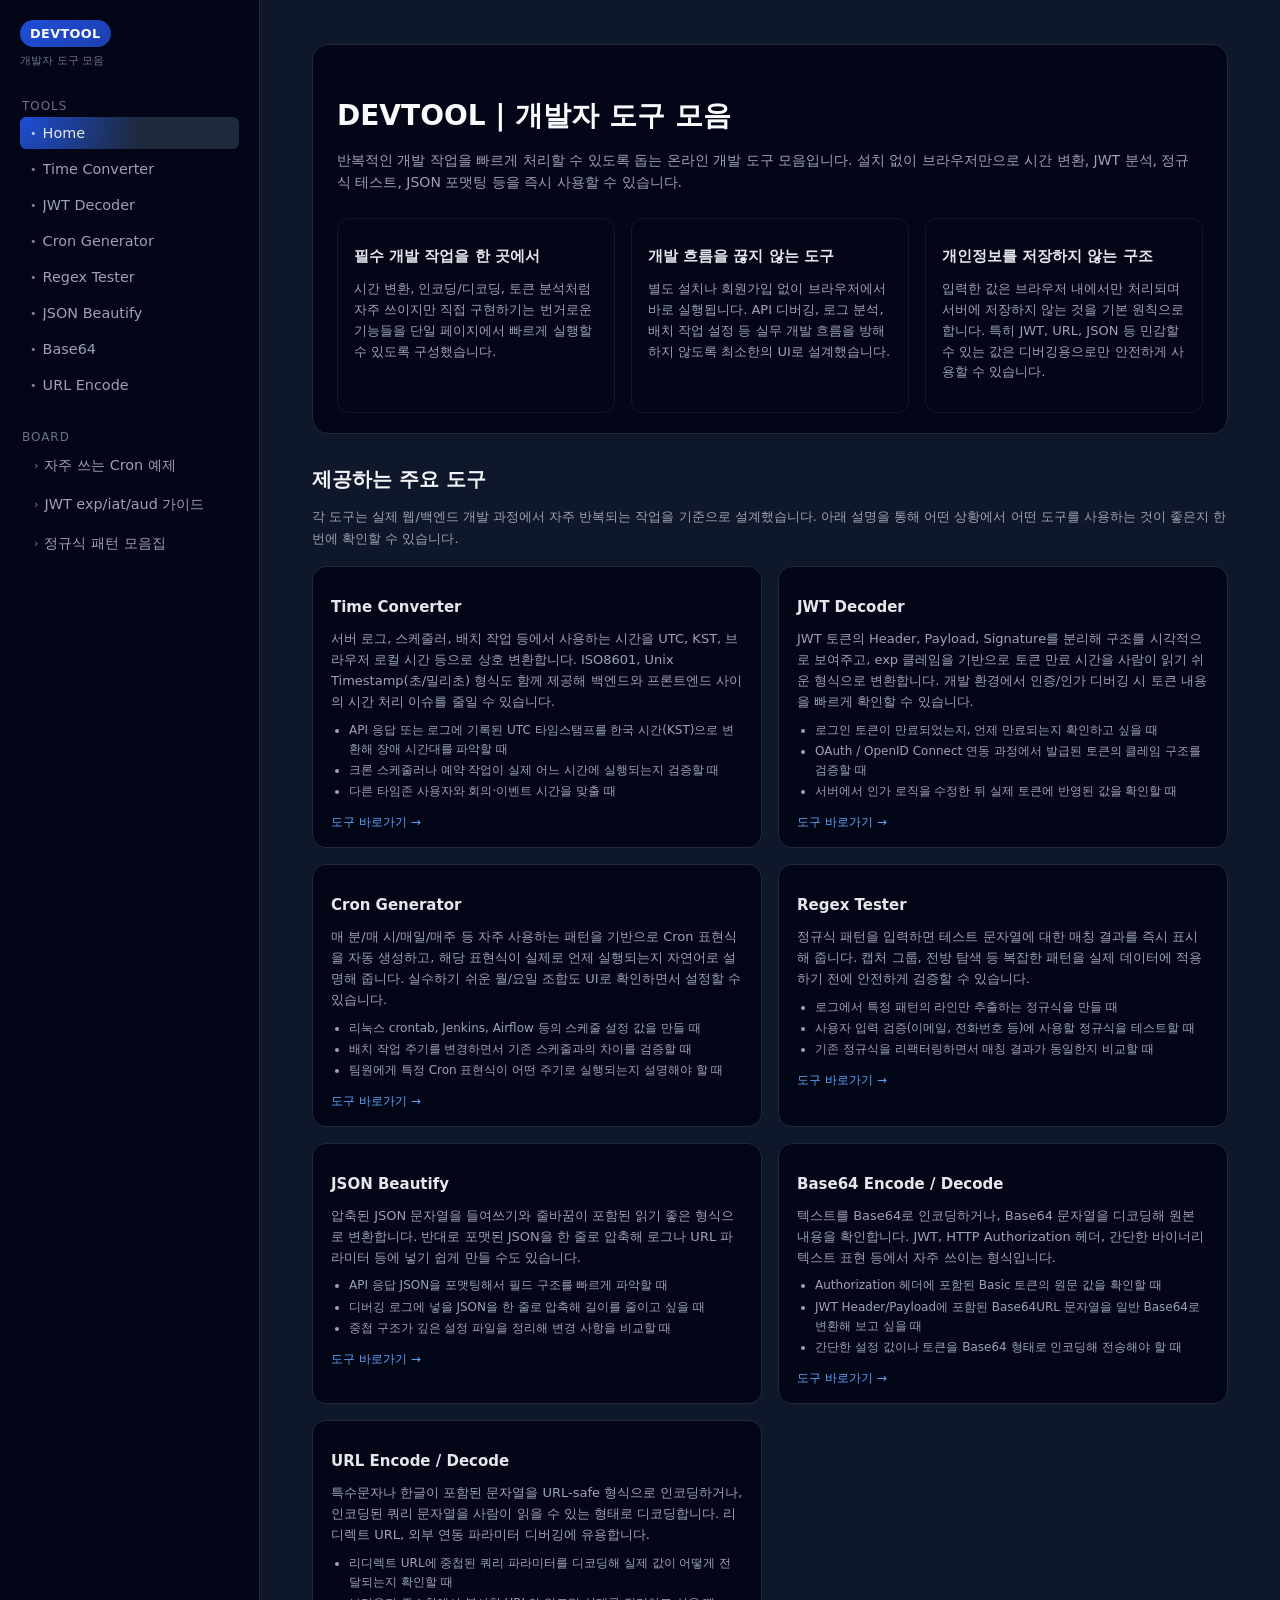
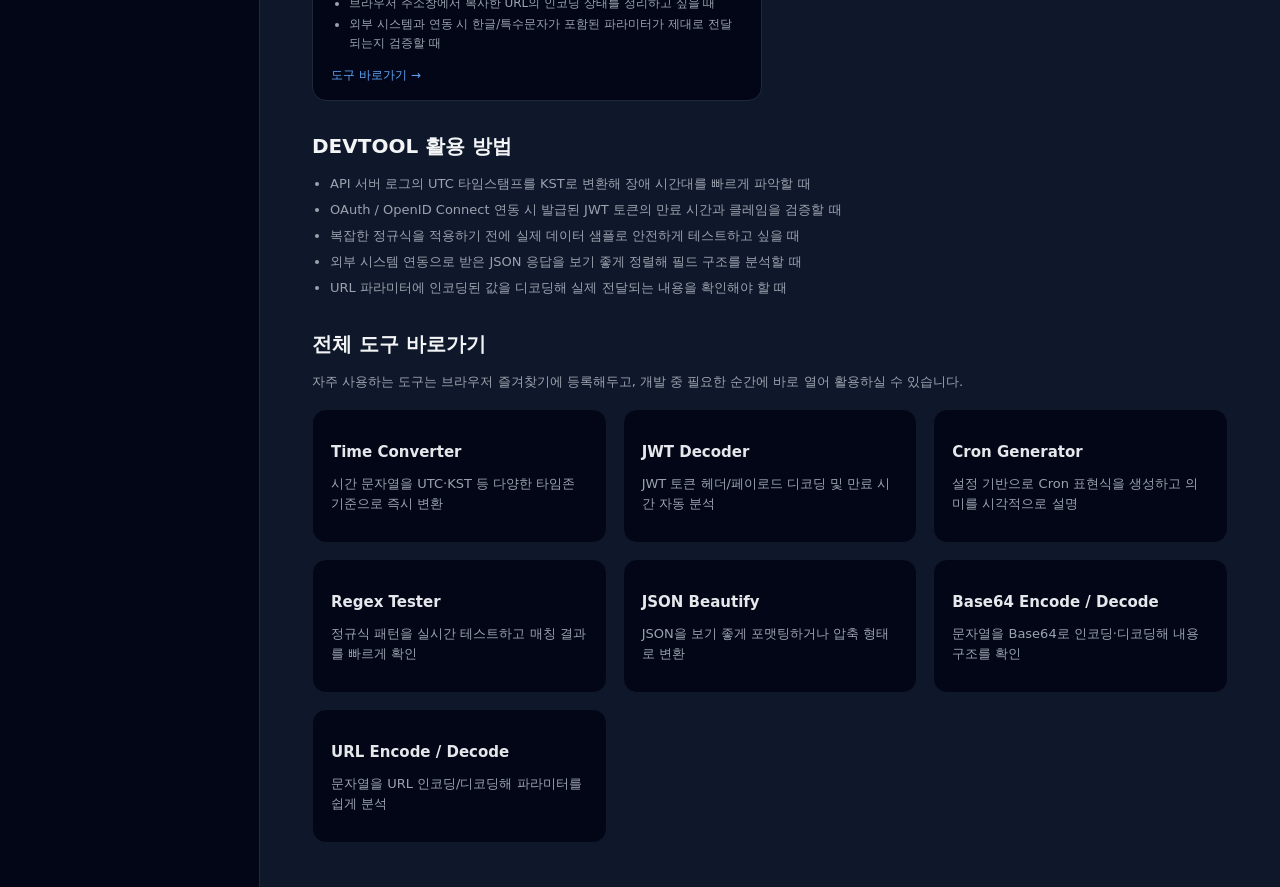
==== index.html @ 80a99bce "Add files via upload" ====
<!DOCTYPE html>
<html lang="">
<head>
    <meta charset="UTF-8">
    <link rel="icon" href="./favicon.ico">
    <meta name="viewport" content="width=device-width, initial-scale=1.0">
    <title>DEVTOOL | 개발자 도구 모음</title>
    <meta name="description" content="시간 변환, JWT 분석, 정규식 테스트 등 개발에 필요한 도구를 한 곳에서 제공합니다.">
    <meta name="robots" content="index, follow">
    <meta name="googlebot" content="index, follow">
    <script async src="https://pagead2.googlesyndication.com/pagead/js/adsbygoogle.js?client=ca-pub-3980656762326531"
            crossorigin="anonymous"></script>
  <script type="module" crossorigin src="./assets/index-9z2hM0VY.js"></script>
  <link rel="stylesheet" crossorigin href="./assets/index-BwQPSmnD.css">
</head>
<body>
<div id="app"></div>
</body>
</html>
---- assets/index-BwQPSmnD.css ----
.nav[data-v-29423bda]{display:flex;flex-direction:column;gap:12px}.nav-group[data-v-29423bda]{display:flex;flex-direction:column;gap:4px}.nav-header[data-v-29423bda]{margin-bottom:16px}.nav-logo[data-v-29423bda]{display:inline-flex;align-items:center;justify-content:center;padding:6px 10px;border-radius:999px;font-size:.8rem;font-weight:600;letter-spacing:.03em;text-transform:uppercase;background:linear-gradient(135deg,#1d4ed8,#1e40af);color:#f9fafb}.nav-subtitle[data-v-29423bda]{margin-top:6px;font-size:.7rem;color:#6b7280}.nav-group--board[data-v-29423bda]{margin-top:8px;padding-top:8px;border-top:1px solid #020617}.nav-group-title[data-v-29423bda]{font-size:.75rem;letter-spacing:.08em;text-transform:uppercase;color:#6b7280;padding:0 2px}.nav-item[data-v-29423bda]{display:flex;align-items:center;gap:6px;padding:8px 10px;border-radius:6px;color:#9ca3af;text-decoration:none;font-size:.9rem}.nav-item[data-v-29423bda]:hover{background:#111827;color:#e5e7eb}.nav-item--sub[data-v-29423bda]{padding-left:14px}.nav-item--active[data-v-29423bda]{background:radial-gradient(circle at 0% 0%,#1d4ed8 0,#1e293b 55%);color:#e5e7eb}.nav-bullet[data-v-29423bda]{font-size:.7rem;opacity:.8}.nav-label[data-v-29423bda]{flex:1;white-space:nowrap;text-overflow:ellipsis;overflow:hidden}.app-root[data-v-ed8e6ac4]{display:flex;min-height:100vh;background:#0f172a;color:#e5e7eb;font-family:system-ui,-apple-system,BlinkMacSystemFont,Segoe UI,sans-serif}.sidebar[data-v-ed8e6ac4]{width:260px;padding:20px;border-right:1px solid #1f2937;background:#020617;flex-shrink:0}.logo[data-v-ed8e6ac4]{font-size:1.4rem;font-weight:700;margin-bottom:16px}.logo[data-v-ed8e6ac4]:hover{cursor:pointer}.main[data-v-ed8e6ac4]{flex:1;display:flex;flex-direction:column;min-width:0}.topbar[data-v-ed8e6ac4]{height:56px;border-bottom:1px solid #1f2937;display:flex;align-items:center;padding:0 20px}.title[data-v-ed8e6ac4]{font-weight:600;font-size:1rem;color:#e5e7eb}.content[data-v-ed8e6ac4]{padding:20px;flex:1}.ad-sidebar[data-v-ed8e6ac4]{width:320px;padding:20px;border-left:1px solid #1f2937;background:#020617;flex-shrink:0;position:sticky;top:0;height:100vh;overflow-y:auto}.ad-container[data-v-ed8e6ac4]{position:sticky;top:20px}.ad-title[data-v-ed8e6ac4]{font-size:1.1rem;font-weight:600;margin-bottom:20px;color:#9ca3af;text-align:center;border-bottom:1px solid #374151;padding-bottom:10px}.ad-banner[data-v-ed8e6ac4]{margin-bottom:20px;border-radius:8px;overflow:hidden;background:#1f2937;border:1px solid #374151}.ad-banner.ad-skyscraper[data-v-ed8e6ac4]{margin-top:30px}.ad-placeholder[data-v-ed8e6ac4]{width:100%;height:250px;display:flex;flex-direction:column;align-items:center;justify-content:center;background:linear-gradient(45deg,#1f2937 25%,transparent 25%),linear-gradient(-45deg,#1f2937 25%,transparent 25%),linear-gradient(45deg,transparent 75%,#1f2937 75%),linear-gradient(-45deg,transparent 75%,#1f2937 75%);background-size:20px 20px;background-position:0 0,0 10px,10px -10px,-10px 0px;color:#6b7280;font-size:.9rem;text-align:center;transition:all .3s ease}.ad-skyscraper .ad-placeholder[data-v-ed8e6ac4]{height:600px;width:160px;margin:0 auto}.ad-placeholder[data-v-ed8e6ac4]:hover{background:#374151;color:#9ca3af;cursor:pointer}.ad-placeholder span[data-v-ed8e6ac4]{font-weight:600;margin-bottom:8px}.ad-placeholder small[data-v-ed8e6ac4]{font-size:.75rem;opacity:.7}@media(max-width:1200px){.ad-sidebar[data-v-ed8e6ac4]{display:none}}@media(max-width:768px){.app-root[data-v-ed8e6ac4]{flex-direction:column}.sidebar[data-v-ed8e6ac4]{width:100%;border-right:none;border-bottom:1px solid #1f2937}.main[data-v-ed8e6ac4]{flex:1}}:root{--slate-50: #f8fafc;--slate-100: #f1f5f9;--slate-200: #e2e8f0;--slate-300: #cbd5e1;--slate-400: #94a3b8;--slate-500: #64748b;--slate-600: #475569;--slate-700: #334155;--slate-800: #1e293b;--slate-900: #0f172a;--slate-950: #020617;--blue-400: #60a5fa;--blue-500: #3b82f6;--blue-600: #2563eb;--blue-700: #1d4ed8;--green-400: #4ade80;--green-500: #22c55e;--green-600: #16a34a;--red-400: #f87171;--red-500: #ef4444;--red-600: #dc2626;--amber-400: #fbbf24;--amber-500: #f59e0b;--color-bg-primary: var(--slate-900);--color-bg-secondary: var(--slate-950);--color-bg-card: var(--slate-950);--color-border: var(--slate-700);--color-border-input: var(--slate-600);--color-border-toast: var(--slate-600);--color-text-primary: var(--slate-100);--color-text-secondary: var(--slate-400);--color-text-placeholder: var(--slate-500);--color-accent: var(--blue-700);--color-accent-hover: var(--blue-600);--color-success: var(--green-500);--color-error: var(--red-400);--color-warning: var(--amber-500);--color-btn-primary-bg: var(--blue-700);--color-btn-primary-hover: var(--blue-600);--color-btn-primary-text: var(--slate-100);--color-btn-secondary-bg: var(--slate-700);--color-btn-secondary-hover: var(--slate-600);--color-btn-secondary-text: var(--slate-200);--color-btn-ghost-border: var(--slate-600);--color-btn-ghost-hover: var(--slate-800);--color-toast-success-bg: rgba(34, 197, 94, .1);--color-toast-success-border: var(--green-600);--color-toast-success-text: var(--green-400);--color-toast-error-bg: rgba(239, 68, 68, .1);--color-toast-error-border: var(--red-600);--color-toast-error-text: var(--red-400);--color-toast-info-bg: rgba(59, 130, 246, .1);--color-toast-info-border: var(--blue-600);--color-toast-info-text: var(--blue-400);--sidebar-width: 260px;--topbar-height: 56px;--border-radius: 10px;--border-radius-sm: 6px;--spacing-xs: 4px;--spacing-sm: 6px;--spacing-md: 8px;--spacing-lg: 10px;--spacing-xl: 14px;--spacing-2xl: 20px;--font-family: system-ui, -apple-system, BlinkMacSystemFont, "Segoe UI", sans-serif;--font-family-mono: ui-monospace, SFMono-Regular, Menlo, Monaco, Consolas, "Liberation Mono", "Courier New", monospace;--shadow-sm: 0 1px 2px 0 rgba(0, 0, 0, .05);--shadow-md: 0 4px 6px -1px rgba(0, 0, 0, .1), 0 2px 4px -1px rgba(0, 0, 0, .06);--shadow-lg: 0 10px 15px -3px rgba(0, 0, 0, .1), 0 4px 6px -2px rgba(0, 0, 0, .05)}*{box-sizing:border-box}body{margin:0;padding:0;background:var(--color-bg-primary);color:var(--color-text-primary);font-family:var(--font-family);-webkit-font-smoothing:antialiased;-moz-osx-font-smoothing:grayscale}.home[data-v-3dd4848e]{padding:24px 32px;color:#e5e7eb;background:transparent}.home-main[data-v-3dd4848e]{max-width:1120px;margin:0 auto}.home-hero[data-v-3dd4848e]{margin-bottom:32px;padding:24px 24px 20px;border-radius:16px;background:#020617;border:1px solid #1f2937}.home-title[data-v-3dd4848e]{font-size:28px;font-weight:700;margin-bottom:12px;color:#f9fafb}.home-subtitle[data-v-3dd4848e]{font-size:14px;line-height:1.6;color:#9ca3af;margin-bottom:24px}.home-highlights[data-v-3dd4848e]{display:grid;grid-template-columns:repeat(3,minmax(0,1fr));gap:16px}.highlight-item[data-v-3dd4848e]{padding:16px;border-radius:12px;background:#020617;border:1px solid #111827}.highlight-item h2[data-v-3dd4848e]{font-size:15px;font-weight:600;margin-bottom:8px;color:#e5e7eb}.highlight-item p[data-v-3dd4848e]{font-size:13px;line-height:1.6;color:#9ca3af}.home-section[data-v-3dd4848e]{margin-top:32px}.section-title[data-v-3dd4848e]{font-size:20px;font-weight:600;margin-bottom:8px;color:#f3f4f6}.section-desc[data-v-3dd4848e]{font-size:13px;color:#9ca3af;margin-bottom:16px;line-height:1.7}.tool-detail-list[data-v-3dd4848e]{display:grid;grid-template-columns:repeat(2,minmax(0,1fr));gap:16px}.tool-detail-card[data-v-3dd4848e]{padding:16px 18px;border-radius:14px;background:#020617;border:1px solid #1f2937}.tool-detail-title[data-v-3dd4848e]{font-size:15px;font-weight:600;margin-bottom:8px;color:#e5e7eb}.tool-detail-summary[data-v-3dd4848e]{font-size:13px;color:#9ca3af;line-height:1.6;margin-bottom:8px}.tool-usage-list[data-v-3dd4848e]{padding-left:18px;margin:0 0 10px;font-size:12px;color:#9ca3af;line-height:1.6}.tool-usage-list li+li[data-v-3dd4848e]{margin-top:2px}.tool-link[data-v-3dd4848e]{display:inline-flex;align-items:center;gap:4px;font-size:12px;font-weight:500;color:#60a5fa;text-decoration:none}.tool-link[data-v-3dd4848e]:hover{text-decoration:underline}.bullet-list[data-v-3dd4848e]{padding-left:18px;font-size:13px;color:#9ca3af;line-height:1.7}.bullet-list li+li[data-v-3dd4848e]{margin-top:4px}.tool-grid[data-v-3dd4848e]{display:grid;grid-template-columns:repeat(3,minmax(0,1fr));gap:16px;margin-top:16px}.tool-card[data-v-3dd4848e]{display:block;padding:18px 18px 16px;border-radius:14px;background:#020617;border:1px solid #111827;text-decoration:none;transition:transform .12s ease-out,box-shadow .12s ease-out,border-color .12s ease-out,background-color .12s ease-out}.tool-card[data-v-3dd4848e]:hover{transform:translateY(-2px);border-color:#2563eb;box-shadow:0 10px 25px #0f172acc;background:#020617}.tool-card-title[data-v-3dd4848e]{font-size:15px;font-weight:600;margin-bottom:6px;color:#e5e7eb}.tool-card-desc[data-v-3dd4848e]{font-size:13px;color:#9ca3af;line-height:1.5}@media(max-width:960px){.home[data-v-3dd4848e]{padding:20px 16px}.home-highlights[data-v-3dd4848e],.tool-detail-list[data-v-3dd4848e]{grid-template-columns:1fr}.tool-grid[data-v-3dd4848e]{grid-template-columns:repeat(2,minmax(0,1fr))}}@media(max-width:640px){.tool-grid[data-v-3dd4848e]{grid-template-columns:1fr}}.page-title[data-v-31579f7a]{font-size:1.2rem;font-weight:600;margin-bottom:4px}.page-desc[data-v-31579f7a]{font-size:.9rem;color:#9ca3af;margin-bottom:14px}.card[data-v-31579f7a]{border:1px solid #1f2937;border-radius:10px;padding:14px;margin-bottom:14px;background:#020617}.card-title[data-v-31579f7a]{font-size:.95rem;font-weight:500;margin-bottom:8px}.info-card[data-v-31579f7a]{margin-bottom:16px}.info-text[data-v-31579f7a]{font-size:.86rem;color:#d1d5db;line-height:1.7;margin-bottom:10px}.info-subtitle[data-v-31579f7a]{font-size:.85rem;font-weight:500;margin:10px 0 4px;color:#e5e7eb}.info-list[data-v-31579f7a]{margin:0;padding-left:18px;font-size:.84rem;color:#9ca3af;line-height:1.7}.info-list li+li[data-v-31579f7a]{margin-top:2px}.info-hint[data-v-31579f7a]{margin-top:8px;font-size:.82rem;color:#9ca3af}.helper-text[data-v-31579f7a]{font-size:.8rem;color:#6b7280;margin-top:4px}.input[data-v-31579f7a]{padding:6px 8px;border-radius:6px;border:1px solid #374151;background:#020617;color:#e5e7eb;font-size:.9rem;width:100%}.error-text[data-v-31579f7a]{font-size:.8rem;color:#f97373;margin-top:4px}.result-table[data-v-31579f7a]{width:100%;border-collapse:collapse;margin-top:8px;font-size:.86rem}.result-table th[data-v-31579f7a],.result-table td[data-v-31579f7a]{border-bottom:1px solid #1f2937;padding:6px 4px;text-align:left}.result-table th[data-v-31579f7a]{width:180px;font-weight:500;color:#9ca3af}.code-cell[data-v-31579f7a]{display:flex;align-items:center;gap:6px}.code-text[data-v-31579f7a]{flex:1;font-family:ui-monospace,SFMono-Regular,Menlo,Monaco,Consolas,Liberation Mono,Courier New,monospace;font-size:.85rem;word-break:break-all}.copy-btn[data-v-31579f7a]{border:none;background:transparent;cursor:pointer;padding:0;display:inline-flex;align-items:center;justify-content:center;width:20px;height:20px}.copy-btn svg[data-v-31579f7a]{width:12px;height:12px;fill:#9ca3af}.copy-btn:hover svg[data-v-31579f7a]{fill:#e5e7eb}.copy-btn[data-v-31579f7a]:disabled{cursor:not-allowed;opacity:.4}.toast[data-v-31579f7a]{position:fixed;right:16px;bottom:16px;background:#0f172af2;border:1px solid #374151;color:#e5e7eb;padding:8px 12px;border-radius:8px;font-size:.82rem;z-index:1000}.page-title[data-v-d891a7ac]{font-size:1.2rem;font-weight:600;margin-bottom:4px}.page-desc[data-v-d891a7ac]{font-size:.9rem;color:#9ca3af;margin-bottom:14px}.card[data-v-d891a7ac]{border:1px solid #1f2937;border-radius:10px;padding:14px;margin-bottom:14px;background:#020617}.card-title[data-v-d891a7ac]{font-size:.95rem;font-weight:500;margin-bottom:8px}.form-row[data-v-d891a7ac]{display:flex;flex-direction:column}label[data-v-d891a7ac]{font-size:.85rem;color:#9ca3af;margin-bottom:4px}.textarea[data-v-d891a7ac]{padding:8px;border-radius:6px;border:1px solid #374151;background:#020617;color:#e5e7eb;font-size:.9rem;resize:vertical}.hint[data-v-d891a7ac]{font-size:.8rem;color:#6b7280;margin-top:4px}.grid[data-v-d891a7ac]{display:grid;grid-template-columns:repeat(auto-fill,minmax(260px,1fr));gap:10px}.json-view[data-v-d891a7ac]{font-size:.8rem;background:#020617;color:#e5e7eb;max-height:260px;overflow:auto;padding:6px;border-radius:6px;border:1px solid #111827}.exp-info[data-v-d891a7ac]{font-size:.8rem;margin-top:8px;color:#e5e7eb}.expired[data-v-d891a7ac]{color:#f97373}.valid[data-v-d891a7ac]{color:#4ade80}.info-card[data-v-d891a7ac]{margin-top:4px}.info-text[data-v-d891a7ac]{font-size:.86rem;color:#d1d5db;line-height:1.7;margin-bottom:10px}.info-subtitle[data-v-d891a7ac]{font-size:.85rem;font-weight:500;margin:10px 0 4px;color:#e5e7eb}.info-list[data-v-d891a7ac]{margin:0;padding-left:18px;font-size:.84rem;color:#9ca3af;line-height:1.7}.info-list li+li[data-v-d891a7ac]{margin-top:2px}.page-title[data-v-8c27b453]{font-size:1.2rem;font-weight:600;margin-bottom:4px}.page-desc[data-v-8c27b453]{font-size:.9rem;color:#9ca3af;margin-bottom:14px}.card[data-v-8c27b453]{border:1px solid #1f2937;border-radius:10px;padding:14px;margin-bottom:14px;background:#020617}.form-row[data-v-8c27b453]{display:flex;flex-direction:column;margin-bottom:10px}.form-row-inline[data-v-8c27b453]{display:flex;flex-wrap:wrap;gap:6px;align-items:center;margin-bottom:10px}label[data-v-8c27b453]{font-size:.85rem;color:#9ca3af}.input[data-v-8c27b453]{padding:6px 8px;border-radius:6px;border:1px solid #374151;background:#020617;color:#e5e7eb;font-size:.9rem}.small[data-v-8c27b453]{width:80px}.inline-text[data-v-8c27b453]{font-size:.8rem;color:#9ca3af}.card-header-row[data-v-8c27b453]{display:flex;justify-content:space-between;align-items:center;margin-bottom:8px}.code-row[data-v-8c27b453]{display:flex;align-items:center}.code[data-v-8c27b453]{display:inline-block;padding:6px 8px;border-radius:6px;border:1px solid #374151;font-size:.9rem}.hint[data-v-8c27b453]{font-size:.8rem;color:#6b7280;margin-top:4px}.copy-btn[data-v-8c27b453]{border:none;background:transparent;cursor:pointer;padding:0;display:inline-flex;align-items:center;justify-content:center;width:20px;height:20px}.copy-btn svg[data-v-8c27b453]{width:12px;height:12px;fill:#9ca3af}.copy-btn:hover svg[data-v-8c27b453]{fill:#e5e7eb}.copy-btn[data-v-8c27b453]:disabled{cursor:not-allowed;opacity:.4}.info-card[data-v-8c27b453]{margin-top:4px}.info-text[data-v-8c27b453]{font-size:.86rem;color:#d1d5db;line-height:1.7;margin-bottom:10px}.info-subtitle[data-v-8c27b453]{font-size:.85rem;font-weight:500;margin:10px 0 4px;color:#e5e7eb}.info-list[data-v-8c27b453]{margin:0;padding-left:18px;font-size:.84rem;color:#9ca3af;line-height:1.7}.info-list li+li[data-v-8c27b453]{margin-top:2px}.info-hint[data-v-8c27b453]{margin-top:8px;font-size:.82rem;color:#9ca3af}.toast[data-v-8c27b453]{position:fixed;right:16px;bottom:16px;background:#0f172af2;border:1px solid #374151;color:#e5e7eb;padding:8px 12px;border-radius:8px;font-size:.82rem;z-index:1000}.page-title[data-v-e07fe542]{font-size:1.2rem;font-weight:600;margin-bottom:4px}.page-desc[data-v-e07fe542]{font-size:.9rem;color:#9ca3af;margin-bottom:14px}.card[data-v-e07fe542]{border:1px solid #1f2937;border-radius:10px;padding:14px;background:#020617;margin-bottom:14px}.form-row-inline[data-v-e07fe542]{display:flex;flex-wrap:wrap;gap:6px;align-items:center;margin-bottom:6px}.form-row[data-v-e07fe542]{display:flex;flex-direction:column;margin-top:8px;margin-bottom:10px}label[data-v-e07fe542]{font-size:.85rem;color:#9ca3af}.input[data-v-e07fe542]{padding:6px 8px;border-radius:6px;border:1px solid #374151;background:#020617;color:#e5e7eb;font-size:.9rem}.small[data-v-e07fe542]{width:80px}.textarea[data-v-e07fe542]{width:100%;padding:8px;border-radius:6px;border:1px solid #374151;background:#020617;color:#e5e7eb;font-size:.9rem}.btn[data-v-e07fe542]{margin-top:4px;padding:6px 10px;border-radius:6px;border:1px solid #1d4ed8;background:#1d4ed8;color:#e5e7eb;font-size:.85rem;cursor:pointer}.btn[data-v-e07fe542]:hover{background:#1e40af}.helper-text[data-v-e07fe542]{font-size:.8rem;color:#6b7280;margin-top:2px}.error[data-v-e07fe542]{margin-top:6px;font-size:.8rem;color:#f97373}.matches[data-v-e07fe542]{list-style:none;padding:0;margin:4px 0 0;font-size:.85rem}.matches li[data-v-e07fe542]{display:flex;gap:6px;margin-bottom:2px}.idx[data-v-e07fe542]{color:#9ca3af}.span[data-v-e07fe542]{color:#e5e7eb;white-space:pre-wrap}.info-card[data-v-e07fe542]{margin-top:4px}.card-title[data-v-e07fe542]{font-size:.95rem;font-weight:500;margin-bottom:8px}.info-text[data-v-e07fe542]{font-size:.86rem;color:#d1d5db;line-height:1.7;margin-bottom:10px}.info-subtitle[data-v-e07fe542]{font-size:.85rem;font-weight:500;margin:10px 0 4px;color:#e5e7eb}.info-list[data-v-e07fe542]{margin:0;padding-left:18px;font-size:.84rem;color:#9ca3af;line-height:1.7}.info-list li+li[data-v-e07fe542]{margin-top:2px}.info-hint[data-v-e07fe542]{margin-top:8px;font-size:.82rem;color:#9ca3af}.page-title[data-v-67fb22f0]{font-size:1.2rem;font-weight:600;margin-bottom:4px}.page-desc[data-v-67fb22f0]{font-size:.9rem;color:#9ca3af;margin-bottom:14px}.card[data-v-67fb22f0]{border:1px solid #1f2937;border-radius:10px;padding:14px;background:#020617;margin-bottom:14px}.form-row[data-v-67fb22f0]{display:flex;flex-direction:column}label[data-v-67fb22f0]{font-size:.85rem;color:#9ca3af;margin-bottom:4px}.textarea[data-v-67fb22f0]{width:100%;padding:8px;border-radius:6px;border:1px solid #374151;background:#020617;color:#e5e7eb;font-size:.9rem;resize:vertical}.controls[data-v-67fb22f0]{display:flex;justify-content:space-between;align-items:center;margin-top:10px;gap:8px;flex-wrap:wrap}.left[data-v-67fb22f0]{display:flex;align-items:center;gap:6px}.right[data-v-67fb22f0]{display:flex;gap:6px;flex-wrap:wrap}.input[data-v-67fb22f0]{padding:6px 8px;border-radius:6px;border:1px solid #374151;background:#020617;color:#e5e7eb;font-size:.9rem}.indent-select[data-v-67fb22f0]{min-width:110px}.btn[data-v-67fb22f0]{padding:6px 10px;border-radius:6px;border:1px solid #1d4ed8;background:#1d4ed8;color:#e5e7eb;font-size:.85rem;cursor:pointer}.btn.secondary[data-v-67fb22f0]{border-color:#4b5563;background:#111827}.btn.ghost[data-v-67fb22f0]{border-color:#4b5563;background:transparent}.btn[data-v-67fb22f0]:disabled{opacity:.5;cursor:default}.error[data-v-67fb22f0]{margin-top:6px;font-size:.8rem;color:#f97373}.mono[data-v-67fb22f0]{font-family:ui-monospace,SFMono-Regular,Menlo,Monaco,Consolas,Liberation Mono,Courier New,monospace;font-size:.8rem}.output[data-v-67fb22f0]{margin-top:6px;white-space:pre-wrap;word-break:break-all}.placeholder[data-v-67fb22f0]{font-size:.85rem;color:#6b7280;margin-top:6px}.result-header[data-v-67fb22f0]{display:flex;align-items:center;justify-content:space-between;gap:8px}.result-header h3[data-v-67fb22f0]{margin:0;font-size:.95rem}.copy-btn[data-v-67fb22f0]{border:none;background:transparent;cursor:pointer;padding:0;display:inline-flex;align-items:center;justify-content:center;width:20px;height:20px}.copy-btn svg[data-v-67fb22f0]{width:12px;height:12px;fill:#9ca3af}.copy-btn:hover svg[data-v-67fb22f0]{fill:#e5e7eb}.copy-btn[data-v-67fb22f0]:disabled{cursor:not-allowed;opacity:.4}.info-card[data-v-67fb22f0]{margin-top:4px}.card-title[data-v-67fb22f0]{font-size:.95rem;font-weight:500;margin-bottom:8px}.info-text[data-v-67fb22f0]{font-size:.86rem;color:#d1d5db;line-height:1.7;margin-bottom:10px}.info-subtitle[data-v-67fb22f0]{font-size:.85rem;font-weight:500;margin:10px 0 4px;color:#e5e7eb}.info-list[data-v-67fb22f0]{margin:0;padding-left:18px;font-size:.84rem;color:#9ca3af;line-height:1.7}.info-list li+li[data-v-67fb22f0]{margin-top:2px}.info-hint[data-v-67fb22f0]{margin-top:8px;font-size:.82rem;color:#9ca3af}.sample-pre[data-v-67fb22f0]{margin-top:4px;padding:6px 8px;border-radius:6px;border:1px solid #111827;background:#020617;white-space:pre}.toast[data-v-67fb22f0]{position:fixed;right:16px;bottom:16px;background:#0f172af2;border:1px solid #374151;color:#e5e7eb;padding:8px 12px;border-radius:8px;font-size:.82rem;z-index:1000}.page-title[data-v-784ea04a]{font-size:1.2rem;font-weight:600;margin-bottom:4px}.page-desc[data-v-784ea04a]{font-size:.9rem;color:#9ca3af;margin-bottom:14px}.card[data-v-784ea04a]{border:1px solid #1f2937;border-radius:10px;padding:14px;background:#020617;margin-bottom:14px}.form-row[data-v-784ea04a]{display:flex;flex-direction:column}label[data-v-784ea04a]{font-size:.85rem;color:#9ca3af;margin-bottom:4px}.textarea[data-v-784ea04a]{width:100%;padding:8px;border-radius:6px;border:1px solid #374151;background:#020617;color:#e5e7eb;font-size:.9rem;resize:vertical}.helper-text[data-v-784ea04a]{font-size:.8rem;color:#6b7280;margin-top:4px}.controls[data-v-784ea04a]{display:flex;justify-content:space-between;align-items:center;margin-top:10px;gap:8px;flex-wrap:wrap}.left[data-v-784ea04a]{display:flex;align-items:center;gap:6px}.right[data-v-784ea04a]{display:flex;gap:6px;flex-wrap:wrap}.input[data-v-784ea04a]{padding:6px 8px;border-radius:6px;border:1px solid #374151;background:#020617;color:#e5e7eb;font-size:.9rem}.mode-select[data-v-784ea04a]{min-width:220px}.btn[data-v-784ea04a]{padding:6px 10px;border-radius:6px;border:1px solid #1d4ed8;background:#1d4ed8;color:#e5e7eb;font-size:.85rem;cursor:pointer}.btn.secondary[data-v-784ea04a]{border-color:#4b5563;background:#111827}.btn.ghost[data-v-784ea04a]{border-color:#4b5563;background:transparent}.btn[data-v-784ea04a]:disabled{opacity:.5;cursor:default}.error[data-v-784ea04a]{margin-top:6px;font-size:.8rem;color:#f97373}.mono[data-v-784ea04a]{font-family:ui-monospace,SFMono-Regular,Menlo,Monaco,Consolas,Liberation Mono,Courier New,monospace;font-size:.8rem}.output[data-v-784ea04a]{margin-top:6px;white-space:pre-wrap;word-break:break-all}.placeholder[data-v-784ea04a]{font-size:.85rem;color:#6b7280;margin-top:6px}.result-header[data-v-784ea04a]{display:flex;align-items:center;justify-content:space-between;gap:8px}.result-header h3[data-v-784ea04a]{margin:0;font-size:.95rem}.copy-btn[data-v-784ea04a]{border:none;background:transparent;cursor:pointer;padding:0;display:inline-flex;align-items:center;justify-content:center;width:20px;height:20px}.copy-btn svg[data-v-784ea04a]{width:12px;height:12px;fill:#9ca3af}.copy-btn:hover svg[data-v-784ea04a]{fill:#e5e7eb}.copy-btn[data-v-784ea04a]:disabled{cursor:not-allowed;opacity:.4}.info-card[data-v-784ea04a]{margin-top:4px}.card-title[data-v-784ea04a]{font-size:.95rem;font-weight:500;margin-bottom:8px}.info-text[data-v-784ea04a]{font-size:.86rem;color:#d1d5db;line-height:1.7;margin-bottom:10px}.info-subtitle[data-v-784ea04a]{font-size:.85rem;font-weight:500;margin:10px 0 4px;color:#e5e7eb}.info-list[data-v-784ea04a]{margin:0;padding-left:18px;font-size:.84rem;color:#9ca3af;line-height:1.7}.info-list li+li[data-v-784ea04a]{margin-top:2px}.info-hint[data-v-784ea04a]{margin-top:8px;font-size:.82rem;color:#9ca3af}.toast[data-v-784ea04a]{position:fixed;right:16px;bottom:16px;background:#0f172af2;border:1px solid #374151;color:#e5e7eb;padding:8px 12px;border-radius:8px;font-size:.82rem;z-index:1000}.page-title[data-v-386ca0fb]{font-size:1.2rem;font-weight:600;margin-bottom:4px}.page-desc[data-v-386ca0fb]{font-size:.9rem;color:#9ca3af;margin-bottom:14px}.card[data-v-386ca0fb]{border:1px solid #1f2937;border-radius:10px;padding:14px;background:#020617;margin-bottom:14px}.form-row[data-v-386ca0fb]{display:flex;flex-direction:column}label[data-v-386ca0fb]{font-size:.85rem;color:#9ca3af;margin-bottom:4px}.textarea[data-v-386ca0fb]{width:100%;padding:8px;border-radius:6px;border:1px solid #374151;background:#020617;color:#e5e7eb;font-size:.9rem;resize:vertical}.helper-text[data-v-386ca0fb]{font-size:.8rem;color:#6b7280;margin-top:4px}.controls[data-v-386ca0fb]{display:flex;justify-content:space-between;align-items:center;margin-top:10px;gap:8px;flex-wrap:wrap}.left[data-v-386ca0fb]{display:flex;align-items:center;gap:6px}.right[data-v-386ca0fb]{display:flex;gap:6px;flex-wrap:wrap}.input[data-v-386ca0fb]{padding:6px 8px;border-radius:6px;border:1px solid #374151;background:#020617;color:#e5e7eb;font-size:.9rem}.mode-select[data-v-386ca0fb]{min-width:220px}.btn[data-v-386ca0fb]{padding:6px 10px;border-radius:6px;border:1px solid #1d4ed8;background:#1d4ed8;color:#e5e7eb;font-size:.85rem;cursor:pointer}.btn.secondary[data-v-386ca0fb]{border-color:#4b5563;background:#111827}.btn.ghost[data-v-386ca0fb]{border-color:#4b5563;background:transparent}.btn[data-v-386ca0fb]:disabled{opacity:.5;cursor:default}.error[data-v-386ca0fb]{margin-top:6px;font-size:.8rem;color:#f97373}.mono[data-v-386ca0fb]{font-family:ui-monospace,SFMono-Regular,Menlo,Monaco,Consolas,Liberation Mono,Courier New,monospace;font-size:.8rem}.output[data-v-386ca0fb]{margin-top:6px;white-space:pre-wrap;word-break:break-all}.placeholder[data-v-386ca0fb]{font-size:.85rem;color:#6b7280;margin-top:6px}.result-header[data-v-386ca0fb]{display:flex;align-items:center;justify-content:space-between;gap:8px}.result-header h3[data-v-386ca0fb]{margin:0;font-size:.95rem}.copy-btn[data-v-386ca0fb]{border:none;background:transparent;cursor:pointer;padding:0;display:inline-flex;align-items:center;justify-content:center;width:20px;height:20px}.copy-btn svg[data-v-386ca0fb]{width:12px;height:12px;fill:#9ca3af}.copy-btn:hover svg[data-v-386ca0fb]{fill:#e5e7eb}.copy-btn[data-v-386ca0fb]:disabled{cursor:not-allowed;opacity:.4}.info-card[data-v-386ca0fb]{margin-top:4px}.card-title[data-v-386ca0fb]{font-size:.95rem;font-weight:500;margin-bottom:8px}.info-text[data-v-386ca0fb]{font-size:.86rem;color:#d1d5db;line-height:1.7;margin-bottom:10px}.info-subtitle[data-v-386ca0fb]{font-size:.85rem;font-weight:500;margin:10px 0 4px;color:#e5e7eb}.info-list[data-v-386ca0fb]{margin:0;padding-left:18px;font-size:.84rem;color:#9ca3af;line-height:1.7}.info-list li+li[data-v-386ca0fb]{margin-top:2px}.toast[data-v-386ca0fb]{position:fixed;right:16px;bottom:16px;background:#0f172af2;border:1px solid #374151;color:#e5e7eb;padding:8px 12px;border-radius:8px;font-size:.82rem;z-index:1000}.page-title[data-v-9b3c414f]{font-size:1.2rem;font-weight:600;margin-bottom:4px}.page-desc[data-v-9b3c414f]{font-size:.9rem;color:#9ca3af;margin-bottom:14px}.inline-code[data-v-9b3c414f]{font-family:ui-monospace,SFMono-Regular,Menlo,Monaco,Consolas,Liberation Mono,Courier New,monospace;font-size:.8rem;padding:2px 4px;border-radius:4px;background:#020617;border:1px solid #1f2937}.card[data-v-9b3c414f]{border:1px solid #1f2937;border-radius:10px;padding:14px;margin-bottom:14px;background:#020617}.card-title[data-v-9b3c414f]{font-size:.95rem;font-weight:500;margin-bottom:8px}.info-text[data-v-9b3c414f]{font-size:.86rem;color:#d1d5db;line-height:1.7;margin-bottom:8px}.example-table[data-v-9b3c414f]{width:100%;border-collapse:collapse;font-size:.85rem;margin-top:4px}.example-table th[data-v-9b3c414f],.example-table td[data-v-9b3c414f]{border-bottom:1px solid #1f2937;padding:6px 4px;text-align:left;vertical-align:top}.example-table th[data-v-9b3c414f]{color:#9ca3af;font-weight:500}.row-title[data-v-9b3c414f]{display:flex;align-items:center;gap:6px}.badge[data-v-9b3c414f]{font-size:.7rem;padding:2px 6px;border-radius:999px;border:1px solid #1d4ed8;color:#bfdbfe;background:#2563eb1a}.code-inline[data-v-9b3c414f]{font-family:ui-monospace,SFMono-Regular,Menlo,Monaco,Consolas,Liberation Mono,Courier New,monospace;font-size:.82rem;padding:2px 6px;border-radius:4px;border:1px solid #374151;background:#020617}.cron-cell[data-v-9b3c414f]{display:flex;align-items:center;gap:6px}.info-list[data-v-9b3c414f]{margin:0;padding-left:18px;font-size:.84rem;color:#9ca3af;line-height:1.7}.info-list li+li[data-v-9b3c414f]{margin-top:2px}.info-hint[data-v-9b3c414f]{margin-top:8px;font-size:.82rem;color:#9ca3af}.copy-btn[data-v-9b3c414f]{border:none;background:transparent;cursor:pointer;padding:0;display:inline-flex;align-items:center;justify-content:center;width:20px;height:20px}.copy-btn svg[data-v-9b3c414f]{width:12px;height:12px;fill:#9ca3af}.copy-btn:hover svg[data-v-9b3c414f]{fill:#e5e7eb}.toast[data-v-9b3c414f]{position:fixed;right:16px;bottom:16px;background:#0f172af2;border:1px solid #374151;color:#e5e7eb;padding:8px 12px;border-radius:8px;font-size:.82rem;z-index:1000}.page-title[data-v-c4169690]{font-size:1.2rem;font-weight:600;margin-bottom:4px}.page-desc[data-v-c4169690]{font-size:.9rem;color:#9ca3af;margin-bottom:14px}.inline-code[data-v-c4169690]{font-family:ui-monospace,SFMono-Regular,Menlo,Monaco,Consolas,Liberation Mono,Courier New,monospace;font-size:.8rem;padding:2px 4px;border-radius:4px;background:#020617;border:1px solid #1f2937}.card[data-v-c4169690]{border:1px solid #1f2937;border-radius:10px;padding:14px;margin-bottom:14px;background:#020617}.card-title[data-v-c4169690]{font-size:.95rem;font-weight:500;margin-bottom:8px}.info-text[data-v-c4169690]{font-size:.86rem;color:#d1d5db;line-height:1.7;margin-bottom:8px}.example-table[data-v-c4169690]{width:100%;border-collapse:collapse;font-size:.85rem;margin-top:4px}.example-table th[data-v-c4169690],.example-table td[data-v-c4169690]{border-bottom:1px solid #1f2937;padding:6px 4px;text-align:left;vertical-align:top}.example-table th[data-v-c4169690]{color:#9ca3af;font-weight:500}.info-list[data-v-c4169690]{margin:0;padding-left:18px;font-size:.84rem;color:#9ca3af;line-height:1.7}.info-list li+li[data-v-c4169690]{margin-top:2px}.info-hint[data-v-c4169690]{margin-top:8px;font-size:.82rem;color:#9ca3af}.example-header[data-v-c4169690]{display:flex;justify-content:space-between;align-items:flex-start;gap:8px}.mono[data-v-c4169690]{font-family:ui-monospace,SFMono-Regular,Menlo,Monaco,Consolas,Liberation Mono,Courier New,monospace;font-size:.8rem}.payload-block[data-v-c4169690]{margin-top:6px;padding:8px;border-radius:6px;border:1px solid #374151;background:#020617;white-space:pre;overflow-x:auto}.copy-btn[data-v-c4169690]{border:none;background:transparent;cursor:pointer;padding:0;display:inline-flex;align-items:center;justify-content:center;width:20px;height:20px}.copy-btn svg[data-v-c4169690]{width:12px;height:12px;fill:#9ca3af}.copy-btn:hover svg[data-v-c4169690]{fill:#e5e7eb}.toast[data-v-c4169690]{position:fixed;right:16px;bottom:16px;background:#0f172af2;border:1px solid #374151;color:#e5e7eb;padding:8px 12px;border-radius:8px;font-size:.82rem;z-index:1000}.page-title[data-v-6c2f60cd]{font-size:1.2rem;font-weight:600;margin-bottom:4px}.page-desc[data-v-6c2f60cd]{font-size:.9rem;color:#9ca3af;margin-bottom:14px}.inline-code[data-v-6c2f60cd]{font-family:ui-monospace,SFMono-Regular,Menlo,Monaco,Consolas,Liberation Mono,Courier New,monospace;font-size:.8rem;padding:2px 4px;border-radius:4px;background:#020617;border:1px solid #1f2937}.card[data-v-6c2f60cd]{border:1px solid #1f2937;border-radius:10px;padding:14px;margin-bottom:14px;background:#020617}.card-title[data-v-6c2f60cd]{font-size:.95rem;font-weight:500;margin-bottom:8px}.info-text[data-v-6c2f60cd]{font-size:.86rem;color:#d1d5db;line-height:1.7;margin-bottom:8px}.example-table[data-v-6c2f60cd]{width:100%;border-collapse:collapse;font-size:.85rem;margin-top:4px}.example-table th[data-v-6c2f60cd],.example-table td[data-v-6c2f60cd]{border-bottom:1px solid #1f2937;padding:6px 4px;text-align:left;vertical-align:top}.example-table th[data-v-6c2f60cd]{color:#9ca3af;font-weight:500}.row-title[data-v-6c2f60cd]{display:flex;align-items:center;gap:6px}.badge[data-v-6c2f60cd]{font-size:.7rem;padding:2px 6px;border-radius:999px;border:1px solid #1d4ed8;color:#bfdbfe;background:#2563eb1a}.code-inline[data-v-6c2f60cd]{font-family:ui-monospace,SFMono-Regular,Menlo,Monaco,Consolas,Liberation Mono,Courier New,monospace;font-size:.8rem;padding:2px 6px;border-radius:4px;border:1px solid #374151;background:#020617}.pattern-cell[data-v-6c2f60cd]{display:flex;align-items:center;gap:6px}.note-text[data-v-6c2f60cd]{font-size:.82rem;color:#d1d5db}.example-text[data-v-6c2f60cd]{margin-top:2px;font-size:.8rem;color:#9ca3af}.info-list[data-v-6c2f60cd]{margin:0;padding-left:18px;font-size:.84rem;color:#9ca3af;line-height:1.7}.info-list li+li[data-v-6c2f60cd]{margin-top:2px}.info-hint[data-v-6c2f60cd]{margin-top:8px;font-size:.82rem;color:#9ca3af}.copy-btn[data-v-6c2f60cd]{border:none;background:transparent;cursor:pointer;padding:0;display:inline-flex;align-items:center;justify-content:center;width:20px;height:20px}.copy-btn svg[data-v-6c2f60cd]{width:12px;height:12px;fill:#9ca3af}.copy-btn:hover svg[data-v-6c2f60cd]{fill:#e5e7eb}.toast[data-v-6c2f60cd]{position:fixed;right:16px;bottom:16px;background:#0f172af2;border:1px solid #374151;color:#e5e7eb;padding:8px 12px;border-radius:8px;font-size:.82rem;z-index:1000}
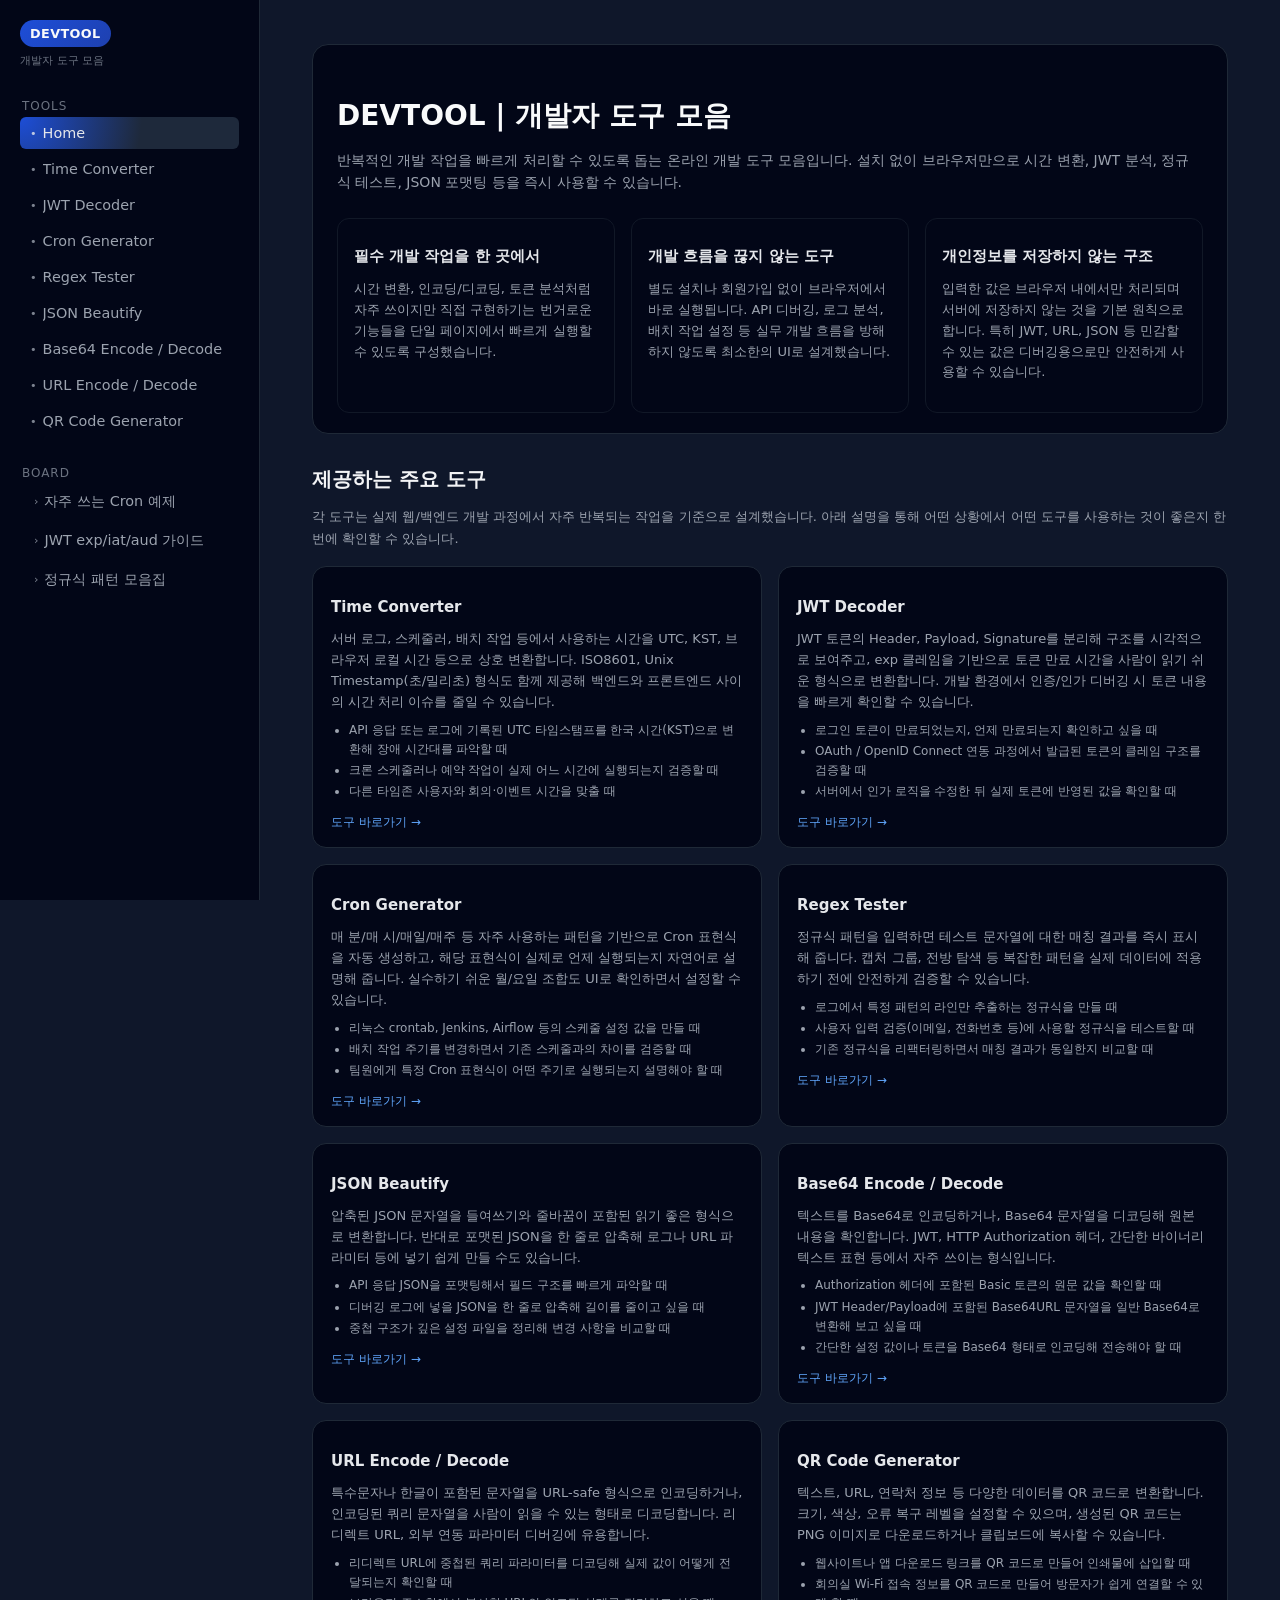
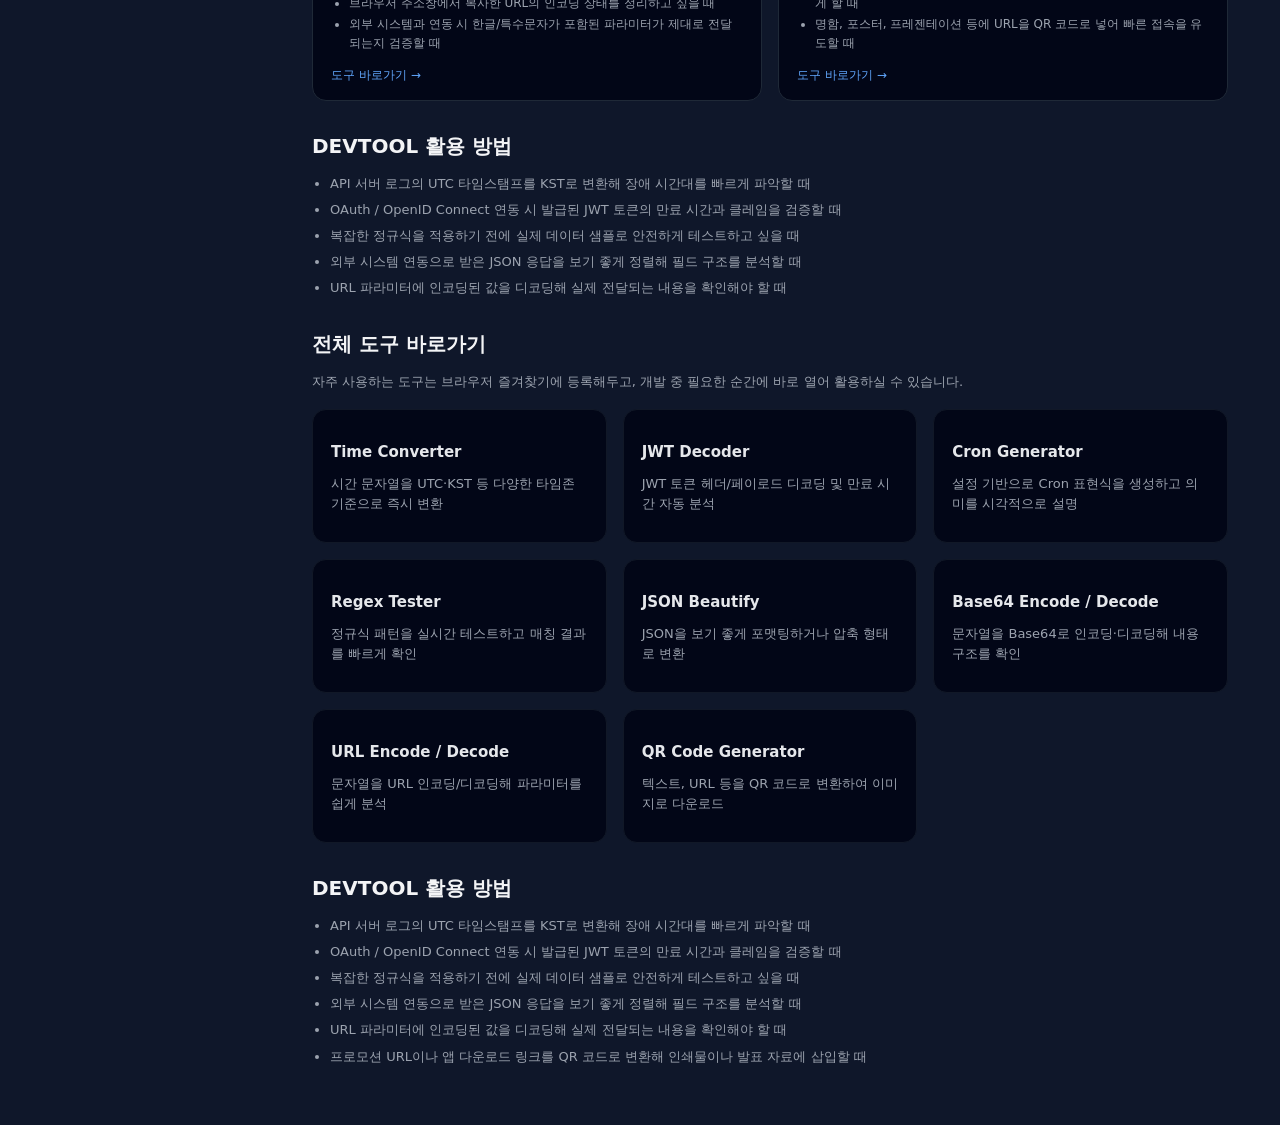
==== commit 82f3be42: "2025-12-06" ====
--- a/index.html
+++ b/index.html
@@ -10,8 +10,8 @@
     <meta name="googlebot" content="index, follow">
     <script async src="https://pagead2.googlesyndication.com/pagead/js/adsbygoogle.js?client=ca-pub-3980656762326531"
             crossorigin="anonymous"></script>
-  <script type="module" crossorigin src="./assets/index-9z2hM0VY.js"></script>
-  <link rel="stylesheet" crossorigin href="./assets/index-BwQPSmnD.css">
+  <script type="module" crossorigin src="./assets/index-6LDwCvjV.js"></script>
+  <link rel="stylesheet" crossorigin href="./assets/index-C-T5baNi.css">
 </head>
 <body>
 <div id="app"></div>
--- a/assets/index-C-T5baNi.css
+++ b/assets/index-C-T5baNi.css
@@ -0,0 +1 @@
+.nav[data-v-d59fe482]{display:flex;flex-direction:column;gap:12px}.nav-group[data-v-d59fe482]{display:flex;flex-direction:column;gap:4px}.nav-header[data-v-d59fe482]{margin-bottom:16px}.nav-logo[data-v-d59fe482]{display:inline-flex;align-items:center;justify-content:center;padding:6px 10px;border-radius:999px;font-size:.8rem;font-weight:600;letter-spacing:.03em;text-transform:uppercase;background:linear-gradient(135deg,#1d4ed8,#1e40af);color:#f9fafb}.nav-subtitle[data-v-d59fe482]{margin-top:6px;font-size:.7rem;color:#6b7280}.nav-group--board[data-v-d59fe482]{margin-top:8px;padding-top:8px;border-top:1px solid #020617}.nav-group-title[data-v-d59fe482]{font-size:.75rem;letter-spacing:.08em;text-transform:uppercase;color:#6b7280;padding:0 2px}.nav-item[data-v-d59fe482]{display:flex;align-items:center;gap:6px;padding:8px 10px;border-radius:6px;color:#9ca3af;text-decoration:none;font-size:.9rem}.nav-item[data-v-d59fe482]:hover{background:#111827;color:#e5e7eb}.nav-item--sub[data-v-d59fe482]{padding-left:14px}.nav-item--active[data-v-d59fe482]{background:radial-gradient(circle at 0% 0%,#1d4ed8 0,#1e293b 55%);color:#e5e7eb}.nav-bullet[data-v-d59fe482]{font-size:.7rem;opacity:.8}.nav-label[data-v-d59fe482]{flex:1;white-space:nowrap;text-overflow:ellipsis;overflow:hidden}.app-root[data-v-d0a2b646]{display:flex;min-height:100vh;background:#0f172a;color:#e5e7eb;font-family:system-ui,-apple-system,BlinkMacSystemFont,Segoe UI,sans-serif}.sidebar[data-v-d0a2b646]{width:260px;padding:20px;border-right:1px solid #1f2937;background:#020617;flex-shrink:0;position:sticky;top:0;height:100vh;overflow-y:auto}.logo[data-v-d0a2b646]{font-size:1.4rem;font-weight:700;margin-bottom:16px}.logo[data-v-d0a2b646]:hover{cursor:pointer}.main[data-v-d0a2b646]{flex:1;display:flex;flex-direction:column;min-width:0}.topbar[data-v-d0a2b646]{height:56px;border-bottom:1px solid #1f2937;display:flex;align-items:center;padding:0 20px}.title[data-v-d0a2b646]{font-weight:600;font-size:1rem;color:#e5e7eb}.content[data-v-d0a2b646]{padding:20px;flex:1}.ad-sidebar[data-v-d0a2b646]{width:320px;padding:20px;border-left:1px solid #1f2937;background:#020617;flex-shrink:0;position:sticky;top:0;height:100vh;overflow-y:auto}.ad-container[data-v-d0a2b646]{position:sticky;top:20px}.ad-title[data-v-d0a2b646]{font-size:1.1rem;font-weight:600;margin-bottom:20px;color:#9ca3af;text-align:center;border-bottom:1px solid #374151;padding-bottom:10px}.ad-banner[data-v-d0a2b646]{margin-bottom:20px;border-radius:8px;overflow:hidden;background:#1f2937;border:1px solid #374151}.ad-banner.ad-skyscraper[data-v-d0a2b646]{margin-top:30px}.ad-placeholder[data-v-d0a2b646]{width:100%;height:250px;display:flex;flex-direction:column;align-items:center;justify-content:center;background:linear-gradient(45deg,#1f2937 25%,transparent 25%),linear-gradient(-45deg,#1f2937 25%,transparent 25%),linear-gradient(45deg,transparent 75%,#1f2937 75%),linear-gradient(-45deg,transparent 75%,#1f2937 75%);background-size:20px 20px;background-position:0 0,0 10px,10px -10px,-10px 0px;color:#6b7280;font-size:.9rem;text-align:center;transition:all .3s ease}.ad-skyscraper .ad-placeholder[data-v-d0a2b646]{height:600px;width:160px;margin:0 auto}.ad-placeholder[data-v-d0a2b646]:hover{background:#374151;color:#9ca3af;cursor:pointer}.ad-placeholder span[data-v-d0a2b646]{font-weight:600;margin-bottom:8px}.ad-placeholder small[data-v-d0a2b646]{font-size:.75rem;opacity:.7}@media(max-width:1200px){.ad-sidebar[data-v-d0a2b646]{display:none}}@media(max-width:768px){.app-root[data-v-d0a2b646]{flex-direction:column}.sidebar[data-v-d0a2b646]{width:100%;border-right:none;border-bottom:1px solid #1f2937;position:relative;height:auto;overflow-y:visible}.main[data-v-d0a2b646]{flex:1}}:root{--slate-50: #f8fafc;--slate-100: #f1f5f9;--slate-200: #e2e8f0;--slate-300: #cbd5e1;--slate-400: #94a3b8;--slate-500: #64748b;--slate-600: #475569;--slate-700: #334155;--slate-800: #1e293b;--slate-900: #0f172a;--slate-950: #020617;--blue-400: #60a5fa;--blue-500: #3b82f6;--blue-600: #2563eb;--blue-700: #1d4ed8;--green-400: #4ade80;--green-500: #22c55e;--green-600: #16a34a;--red-400: #f87171;--red-500: #ef4444;--red-600: #dc2626;--amber-400: #fbbf24;--amber-500: #f59e0b;--color-bg-primary: var(--slate-900);--color-bg-secondary: var(--slate-950);--color-bg-card: var(--slate-950);--color-border: var(--slate-700);--color-border-input: var(--slate-600);--color-border-toast: var(--slate-600);--color-text-primary: var(--slate-100);--color-text-secondary: var(--slate-400);--color-text-placeholder: var(--slate-500);--color-accent: var(--blue-700);--color-accent-hover: var(--blue-600);--color-success: var(--green-500);--color-error: var(--red-400);--color-warning: var(--amber-500);--color-btn-primary-bg: var(--blue-700);--color-btn-primary-hover: var(--blue-600);--color-btn-primary-text: var(--slate-100);--color-btn-secondary-bg: var(--slate-700);--color-btn-secondary-hover: var(--slate-600);--color-btn-secondary-text: var(--slate-200);--color-btn-ghost-border: var(--slate-600);--color-btn-ghost-hover: var(--slate-800);--color-toast-success-bg: rgba(34, 197, 94, .1);--color-toast-success-border: var(--green-600);--color-toast-success-text: var(--green-400);--color-toast-error-bg: rgba(239, 68, 68, .1);--color-toast-error-border: var(--red-600);--color-toast-error-text: var(--red-400);--color-toast-info-bg: rgba(59, 130, 246, .1);--color-toast-info-border: var(--blue-600);--color-toast-info-text: var(--blue-400);--sidebar-width: 260px;--topbar-height: 56px;--border-radius: 10px;--border-radius-sm: 6px;--spacing-xs: 4px;--spacing-sm: 6px;--spacing-md: 8px;--spacing-lg: 10px;--spacing-xl: 14px;--spacing-2xl: 20px;--font-family: system-ui, -apple-system, BlinkMacSystemFont, "Segoe UI", sans-serif;--font-family-mono: ui-monospace, SFMono-Regular, Menlo, Monaco, Consolas, "Liberation Mono", "Courier New", monospace;--shadow-sm: 0 1px 2px 0 rgba(0, 0, 0, .05);--shadow-md: 0 4px 6px -1px rgba(0, 0, 0, .1), 0 2px 4px -1px rgba(0, 0, 0, .06);--shadow-lg: 0 10px 15px -3px rgba(0, 0, 0, .1), 0 4px 6px -2px rgba(0, 0, 0, .05)}*{box-sizing:border-box}body{margin:0;padding:0;background:var(--color-bg-primary);color:var(--color-text-primary);font-family:var(--font-family);-webkit-font-smoothing:antialiased;-moz-osx-font-smoothing:grayscale}.home[data-v-4f4eb593]{padding:24px 32px;color:#e5e7eb;background:transparent}.home-main[data-v-4f4eb593]{max-width:1120px;margin:0 auto}.home-hero[data-v-4f4eb593]{margin-bottom:32px;padding:24px 24px 20px;border-radius:16px;background:#020617;border:1px solid #1f2937}.home-title[data-v-4f4eb593]{font-size:28px;font-weight:700;margin-bottom:12px;color:#f9fafb}.home-subtitle[data-v-4f4eb593]{font-size:14px;line-height:1.6;color:#9ca3af;margin-bottom:24px}.home-highlights[data-v-4f4eb593]{display:grid;grid-template-columns:repeat(3,minmax(0,1fr));gap:16px}.highlight-item[data-v-4f4eb593]{padding:16px;border-radius:12px;background:#020617;border:1px solid #111827}.highlight-item h2[data-v-4f4eb593]{font-size:15px;font-weight:600;margin-bottom:8px;color:#e5e7eb}.highlight-item p[data-v-4f4eb593]{font-size:13px;line-height:1.6;color:#9ca3af}.home-section[data-v-4f4eb593]{margin-top:32px}.section-title[data-v-4f4eb593]{font-size:20px;font-weight:600;margin-bottom:8px;color:#f3f4f6}.section-desc[data-v-4f4eb593]{font-size:13px;color:#9ca3af;margin-bottom:16px;line-height:1.7}.tool-detail-list[data-v-4f4eb593]{display:grid;grid-template-columns:repeat(2,minmax(0,1fr));gap:16px}.tool-detail-card[data-v-4f4eb593]{padding:16px 18px;border-radius:14px;background:#020617;border:1px solid #1f2937}.tool-detail-title[data-v-4f4eb593]{font-size:15px;font-weight:600;margin-bottom:8px;color:#e5e7eb}.tool-detail-summary[data-v-4f4eb593]{font-size:13px;color:#9ca3af;line-height:1.6;margin-bottom:8px}.tool-usage-list[data-v-4f4eb593]{padding-left:18px;margin:0 0 10px;font-size:12px;color:#9ca3af;line-height:1.6}.tool-usage-list li+li[data-v-4f4eb593]{margin-top:2px}.tool-link[data-v-4f4eb593]{display:inline-flex;align-items:center;gap:4px;font-size:12px;font-weight:500;color:#60a5fa;text-decoration:none}.tool-link[data-v-4f4eb593]:hover{text-decoration:underline}.bullet-list[data-v-4f4eb593]{padding-left:18px;font-size:13px;color:#9ca3af;line-height:1.7}.bullet-list li+li[data-v-4f4eb593]{margin-top:4px}.tool-grid[data-v-4f4eb593]{display:grid;grid-template-columns:repeat(3,minmax(0,1fr));gap:16px;margin-top:16px}.tool-card[data-v-4f4eb593]{display:block;padding:18px 18px 16px;border-radius:14px;background:#020617;border:1px solid #111827;text-decoration:none;transition:transform .12s ease-out,box-shadow .12s ease-out,border-color .12s ease-out,background-color .12s ease-out}.tool-card[data-v-4f4eb593]:hover{transform:translateY(-2px);border-color:#2563eb;box-shadow:0 10px 25px #0f172acc;background:#020617}.tool-card-title[data-v-4f4eb593]{font-size:15px;font-weight:600;margin-bottom:6px;color:#e5e7eb}.tool-card-desc[data-v-4f4eb593]{font-size:13px;color:#9ca3af;line-height:1.5}@media(max-width:960px){.home[data-v-4f4eb593]{padding:20px 16px}.home-highlights[data-v-4f4eb593],.tool-detail-list[data-v-4f4eb593]{grid-template-columns:1fr}.tool-grid[data-v-4f4eb593]{grid-template-columns:repeat(2,minmax(0,1fr))}}@media(max-width:640px){.tool-grid[data-v-4f4eb593]{grid-template-columns:1fr}}.page-title[data-v-711407b4]{font-size:1.2rem;font-weight:600;margin-bottom:4px}.page-desc[data-v-711407b4]{font-size:.9rem;color:#9ca3af;margin-bottom:14px}.card[data-v-711407b4]{border:1px solid #1f2937;border-radius:10px;padding:14px;margin-bottom:14px;background:#020617}.card-title[data-v-711407b4]{font-size:.95rem;font-weight:500;margin-bottom:8px}.info-card[data-v-711407b4]{margin-bottom:16px}.info-text[data-v-711407b4]{font-size:.86rem;color:#d1d5db;line-height:1.7;margin-bottom:10px}.info-subtitle[data-v-711407b4]{font-size:.85rem;font-weight:500;margin:10px 0 4px;color:#e5e7eb}.info-list[data-v-711407b4]{margin:0;padding-left:18px;font-size:.84rem;color:#9ca3af;line-height:1.7}.info-list li+li[data-v-711407b4]{margin-top:2px}.info-hint[data-v-711407b4]{margin-top:8px;font-size:.82rem;color:#9ca3af}.helper-text[data-v-711407b4]{font-size:.8rem;color:#6b7280;margin-top:4px}.input[data-v-711407b4]{padding:6px 8px;border-radius:6px;border:1px solid #374151;background:#020617;color:#e5e7eb;font-size:.9rem;width:100%}.error-text[data-v-711407b4]{font-size:.8rem;color:#f97373;margin-top:4px}.result-table[data-v-711407b4]{width:100%;border-collapse:collapse;margin-top:8px;font-size:.86rem}.result-table th[data-v-711407b4],.result-table td[data-v-711407b4]{border-bottom:1px solid #1f2937;padding:6px 4px;text-align:left}.result-table th[data-v-711407b4]{width:180px;font-weight:500;color:#9ca3af}.code-cell[data-v-711407b4]{display:flex;align-items:center;gap:6px}.code-text[data-v-711407b4]{flex:1;font-family:ui-monospace,SFMono-Regular,Menlo,Monaco,Consolas,Liberation Mono,Courier New,monospace;font-size:.85rem;word-break:break-all}.copy-btn[data-v-711407b4]{border:none;background:transparent;cursor:pointer;padding:0;display:inline-flex;align-items:center;justify-content:center;width:20px;height:20px}.copy-btn svg[data-v-711407b4]{width:12px;height:12px;fill:#9ca3af}.copy-btn:hover svg[data-v-711407b4]{fill:#e5e7eb}.copy-btn[data-v-711407b4]:disabled{cursor:not-allowed;opacity:.4}.toast[data-v-711407b4]{position:fixed;right:16px;bottom:16px;background:#0f172af2;border:1px solid #374151;color:#e5e7eb;padding:8px 12px;border-radius:8px;font-size:.82rem;z-index:1000}.page-title[data-v-6277c8db]{font-size:1.2rem;font-weight:600;margin-bottom:4px}.page-desc[data-v-6277c8db]{font-size:.9rem;color:#9ca3af;margin-bottom:14px}.card[data-v-6277c8db]{border:1px solid #1f2937;border-radius:10px;padding:14px;margin-bottom:14px;background:#020617}.card-title[data-v-6277c8db]{font-size:.95rem;font-weight:500;margin-bottom:8px}.form-row[data-v-6277c8db]{display:flex;flex-direction:column}label[data-v-6277c8db]{font-size:.85rem;color:#9ca3af;margin-bottom:4px}.textarea[data-v-6277c8db]{padding:8px;border-radius:6px;border:1px solid #374151;background:#020617;color:#e5e7eb;font-size:.9rem;resize:vertical}.hint[data-v-6277c8db]{font-size:.8rem;color:#6b7280;margin-top:4px}.grid[data-v-6277c8db]{display:grid;grid-template-columns:repeat(auto-fill,minmax(260px,1fr));gap:10px}.json-view[data-v-6277c8db]{font-size:.8rem;background:#020617;color:#e5e7eb;max-height:260px;overflow:auto;padding:6px;border-radius:6px;border:1px solid #111827}.exp-info[data-v-6277c8db]{font-size:.8rem;margin-top:8px;color:#e5e7eb}.expired[data-v-6277c8db]{color:#f97373}.valid[data-v-6277c8db]{color:#4ade80}.info-card[data-v-6277c8db]{margin-top:4px}.info-text[data-v-6277c8db]{font-size:.86rem;color:#d1d5db;line-height:1.7;margin-bottom:10px}.info-subtitle[data-v-6277c8db]{font-size:.85rem;font-weight:500;margin:10px 0 4px;color:#e5e7eb}.info-list[data-v-6277c8db]{margin:0;padding-left:18px;font-size:.84rem;color:#9ca3af;line-height:1.7}.info-list li+li[data-v-6277c8db]{margin-top:2px}.page-title[data-v-47b68893]{font-size:1.2rem;font-weight:600;margin-bottom:4px}.page-desc[data-v-47b68893]{font-size:.9rem;color:#9ca3af;margin-bottom:14px}.card[data-v-47b68893]{border:1px solid #1f2937;border-radius:10px;padding:14px;margin-bottom:14px;background:#020617}.form-row[data-v-47b68893]{display:flex;flex-direction:column;margin-bottom:10px}.form-row-inline[data-v-47b68893]{display:flex;flex-wrap:wrap;gap:6px;align-items:center;margin-bottom:10px}label[data-v-47b68893]{font-size:.85rem;color:#9ca3af}.input[data-v-47b68893]{padding:6px 8px;border-radius:6px;border:1px solid #374151;background:#020617;color:#e5e7eb;font-size:.9rem}.small[data-v-47b68893]{width:80px}.inline-text[data-v-47b68893]{font-size:.8rem;color:#9ca3af}.card-header-row[data-v-47b68893]{display:flex;justify-content:space-between;align-items:center;margin-bottom:8px}.code-row[data-v-47b68893]{display:flex;align-items:center}.code[data-v-47b68893]{display:inline-block;padding:6px 8px;border-radius:6px;border:1px solid #374151;font-size:.9rem}.hint[data-v-47b68893]{font-size:.8rem;color:#6b7280;margin-top:4px}.copy-btn[data-v-47b68893]{border:none;background:transparent;cursor:pointer;padding:0;display:inline-flex;align-items:center;justify-content:center;width:20px;height:20px}.copy-btn svg[data-v-47b68893]{width:12px;height:12px;fill:#9ca3af}.copy-btn:hover svg[data-v-47b68893]{fill:#e5e7eb}.copy-btn[data-v-47b68893]:disabled{cursor:not-allowed;opacity:.4}.info-card[data-v-47b68893]{margin-top:4px}.info-text[data-v-47b68893]{font-size:.86rem;color:#d1d5db;line-height:1.7;margin-bottom:10px}.info-subtitle[data-v-47b68893]{font-size:.85rem;font-weight:500;margin:10px 0 4px;color:#e5e7eb}.info-list[data-v-47b68893]{margin:0;padding-left:18px;font-size:.84rem;color:#9ca3af;line-height:1.7}.info-list li+li[data-v-47b68893]{margin-top:2px}.info-hint[data-v-47b68893]{margin-top:8px;font-size:.82rem;color:#9ca3af}.toast[data-v-47b68893]{position:fixed;right:16px;bottom:16px;background:#0f172af2;border:1px solid #374151;color:#e5e7eb;padding:8px 12px;border-radius:8px;font-size:.82rem;z-index:1000}.page-title[data-v-87e498a9]{font-size:1.2rem;font-weight:600;margin-bottom:4px}.page-desc[data-v-87e498a9]{font-size:.9rem;color:#9ca3af;margin-bottom:14px}.card[data-v-87e498a9]{border:1px solid #1f2937;border-radius:10px;padding:14px;background:#020617;margin-bottom:14px}.form-row-inline[data-v-87e498a9]{display:flex;flex-wrap:wrap;gap:6px;align-items:center;margin-bottom:6px}.form-row[data-v-87e498a9]{display:flex;flex-direction:column;margin-top:8px;margin-bottom:10px}label[data-v-87e498a9]{font-size:.85rem;color:#9ca3af}.input[data-v-87e498a9]{padding:6px 8px;border-radius:6px;border:1px solid #374151;background:#020617;color:#e5e7eb;font-size:.9rem}.small[data-v-87e498a9]{width:80px}.textarea[data-v-87e498a9]{width:100%;padding:8px;border-radius:6px;border:1px solid #374151;background:#020617;color:#e5e7eb;font-size:.9rem}.btn[data-v-87e498a9]{margin-top:4px;padding:6px 10px;border-radius:6px;border:1px solid #1d4ed8;background:#1d4ed8;color:#e5e7eb;font-size:.85rem;cursor:pointer}.btn[data-v-87e498a9]:hover{background:#1e40af}.helper-text[data-v-87e498a9]{font-size:.8rem;color:#6b7280;margin-top:2px}.error[data-v-87e498a9]{margin-top:6px;font-size:.8rem;color:#f97373}.matches[data-v-87e498a9]{list-style:none;padding:0;margin:4px 0 0;font-size:.85rem}.matches li[data-v-87e498a9]{display:flex;gap:6px;margin-bottom:2px}.idx[data-v-87e498a9]{color:#9ca3af}.span[data-v-87e498a9]{color:#e5e7eb;white-space:pre-wrap}.info-card[data-v-87e498a9]{margin-top:4px}.card-title[data-v-87e498a9]{font-size:.95rem;font-weight:500;margin-bottom:8px}.info-text[data-v-87e498a9]{font-size:.86rem;color:#d1d5db;line-height:1.7;margin-bottom:10px}.info-subtitle[data-v-87e498a9]{font-size:.85rem;font-weight:500;margin:10px 0 4px;color:#e5e7eb}.info-list[data-v-87e498a9]{margin:0;padding-left:18px;font-size:.84rem;color:#9ca3af;line-height:1.7}.info-list li+li[data-v-87e498a9]{margin-top:2px}.info-hint[data-v-87e498a9]{margin-top:8px;font-size:.82rem;color:#9ca3af}.page-title[data-v-74ed3ba8]{font-size:1.2rem;font-weight:600;margin-bottom:4px}.page-desc[data-v-74ed3ba8]{font-size:.9rem;color:#9ca3af;margin-bottom:14px}.card[data-v-74ed3ba8]{border:1px solid #1f2937;border-radius:10px;padding:14px;background:#020617;margin-bottom:14px}.form-row[data-v-74ed3ba8]{display:flex;flex-direction:column}label[data-v-74ed3ba8]{font-size:.85rem;color:#9ca3af;margin-bottom:4px}.textarea[data-v-74ed3ba8]{width:100%;padding:8px;border-radius:6px;border:1px solid #374151;background:#020617;color:#e5e7eb;font-size:.9rem;resize:vertical}.controls[data-v-74ed3ba8]{display:flex;justify-content:space-between;align-items:center;margin-top:10px;gap:8px;flex-wrap:wrap}.left[data-v-74ed3ba8]{display:flex;align-items:center;gap:6px}.right[data-v-74ed3ba8]{display:flex;gap:6px;flex-wrap:wrap}.input[data-v-74ed3ba8]{padding:6px 8px;border-radius:6px;border:1px solid #374151;background:#020617;color:#e5e7eb;font-size:.9rem}.indent-select[data-v-74ed3ba8]{min-width:110px}.btn[data-v-74ed3ba8]{padding:6px 10px;border-radius:6px;border:1px solid #1d4ed8;background:#1d4ed8;color:#e5e7eb;font-size:.85rem;cursor:pointer}.btn.secondary[data-v-74ed3ba8]{border-color:#4b5563;background:#111827}.btn.ghost[data-v-74ed3ba8]{border-color:#4b5563;background:transparent}.btn[data-v-74ed3ba8]:disabled{opacity:.5;cursor:default}.error[data-v-74ed3ba8]{margin-top:6px;font-size:.8rem;color:#f97373}.mono[data-v-74ed3ba8]{font-family:ui-monospace,SFMono-Regular,Menlo,Monaco,Consolas,Liberation Mono,Courier New,monospace;font-size:.8rem}.output[data-v-74ed3ba8]{margin-top:6px;white-space:pre-wrap;word-break:break-all}.placeholder[data-v-74ed3ba8]{font-size:.85rem;color:#6b7280;margin-top:6px}.result-header[data-v-74ed3ba8]{display:flex;align-items:center;justify-content:space-between;gap:8px}.result-header h3[data-v-74ed3ba8]{margin:0;font-size:.95rem}.copy-btn[data-v-74ed3ba8]{border:none;background:transparent;cursor:pointer;padding:0;display:inline-flex;align-items:center;justify-content:center;width:20px;height:20px}.copy-btn svg[data-v-74ed3ba8]{width:12px;height:12px;fill:#9ca3af}.copy-btn:hover svg[data-v-74ed3ba8]{fill:#e5e7eb}.copy-btn[data-v-74ed3ba8]:disabled{cursor:not-allowed;opacity:.4}.info-card[data-v-74ed3ba8]{margin-top:4px}.card-title[data-v-74ed3ba8]{font-size:.95rem;font-weight:500;margin-bottom:8px}.info-text[data-v-74ed3ba8]{font-size:.86rem;color:#d1d5db;line-height:1.7;margin-bottom:10px}.info-subtitle[data-v-74ed3ba8]{font-size:.85rem;font-weight:500;margin:10px 0 4px;color:#e5e7eb}.info-list[data-v-74ed3ba8]{margin:0;padding-left:18px;font-size:.84rem;color:#9ca3af;line-height:1.7}.info-list li+li[data-v-74ed3ba8]{margin-top:2px}.info-hint[data-v-74ed3ba8]{margin-top:8px;font-size:.82rem;color:#9ca3af}.sample-pre[data-v-74ed3ba8]{margin-top:4px;padding:6px 8px;border-radius:6px;border:1px solid #111827;background:#020617;white-space:pre}.toast[data-v-74ed3ba8]{position:fixed;right:16px;bottom:16px;background:#0f172af2;border:1px solid #374151;color:#e5e7eb;padding:8px 12px;border-radius:8px;font-size:.82rem;z-index:1000}.page-title[data-v-ddd55e87]{font-size:1.2rem;font-weight:600;margin-bottom:4px}.page-desc[data-v-ddd55e87]{font-size:.9rem;color:#9ca3af;margin-bottom:14px}.card[data-v-ddd55e87]{border:1px solid #1f2937;border-radius:10px;padding:14px;background:#020617;margin-bottom:14px}.form-row[data-v-ddd55e87]{display:flex;flex-direction:column}label[data-v-ddd55e87]{font-size:.85rem;color:#9ca3af;margin-bottom:4px}.textarea[data-v-ddd55e87]{width:100%;padding:8px;border-radius:6px;border:1px solid #374151;background:#020617;color:#e5e7eb;font-size:.9rem;resize:vertical}.helper-text[data-v-ddd55e87]{font-size:.8rem;color:#6b7280;margin-top:4px}.controls[data-v-ddd55e87]{display:flex;justify-content:space-between;align-items:center;margin-top:10px;gap:8px;flex-wrap:wrap}.left[data-v-ddd55e87]{display:flex;align-items:center;gap:6px}.right[data-v-ddd55e87]{display:flex;gap:6px;flex-wrap:wrap}.input[data-v-ddd55e87]{padding:6px 8px;border-radius:6px;border:1px solid #374151;background:#020617;color:#e5e7eb;font-size:.9rem}.mode-select[data-v-ddd55e87]{min-width:220px}.btn[data-v-ddd55e87]{padding:6px 10px;border-radius:6px;border:1px solid #1d4ed8;background:#1d4ed8;color:#e5e7eb;font-size:.85rem;cursor:pointer}.btn.secondary[data-v-ddd55e87]{border-color:#4b5563;background:#111827}.btn.ghost[data-v-ddd55e87]{border-color:#4b5563;background:transparent}.btn[data-v-ddd55e87]:disabled{opacity:.5;cursor:default}.error[data-v-ddd55e87]{margin-top:6px;font-size:.8rem;color:#f97373}.mono[data-v-ddd55e87]{font-family:ui-monospace,SFMono-Regular,Menlo,Monaco,Consolas,Liberation Mono,Courier New,monospace;font-size:.8rem}.output[data-v-ddd55e87]{margin-top:6px;white-space:pre-wrap;word-break:break-all}.placeholder[data-v-ddd55e87]{font-size:.85rem;color:#6b7280;margin-top:6px}.result-header[data-v-ddd55e87]{display:flex;align-items:center;justify-content:space-between;gap:8px}.result-header h3[data-v-ddd55e87]{margin:0;font-size:.95rem}.copy-btn[data-v-ddd55e87]{border:none;background:transparent;cursor:pointer;padding:0;display:inline-flex;align-items:center;justify-content:center;width:20px;height:20px}.copy-btn svg[data-v-ddd55e87]{width:12px;height:12px;fill:#9ca3af}.copy-btn:hover svg[data-v-ddd55e87]{fill:#e5e7eb}.copy-btn[data-v-ddd55e87]:disabled{cursor:not-allowed;opacity:.4}.info-card[data-v-ddd55e87]{margin-top:4px}.card-title[data-v-ddd55e87]{font-size:.95rem;font-weight:500;margin-bottom:8px}.info-text[data-v-ddd55e87]{font-size:.86rem;color:#d1d5db;line-height:1.7;margin-bottom:10px}.info-subtitle[data-v-ddd55e87]{font-size:.85rem;font-weight:500;margin:10px 0 4px;color:#e5e7eb}.info-list[data-v-ddd55e87]{margin:0;padding-left:18px;font-size:.84rem;color:#9ca3af;line-height:1.7}.info-list li+li[data-v-ddd55e87]{margin-top:2px}.info-hint[data-v-ddd55e87]{margin-top:8px;font-size:.82rem;color:#9ca3af}.toast[data-v-ddd55e87]{position:fixed;right:16px;bottom:16px;background:#0f172af2;border:1px solid #374151;color:#e5e7eb;padding:8px 12px;border-radius:8px;font-size:.82rem;z-index:1000}.page-title[data-v-5d4c4f8d]{font-size:1.2rem;font-weight:600;margin-bottom:4px}.page-desc[data-v-5d4c4f8d]{font-size:.9rem;color:#9ca3af;margin-bottom:14px}.card[data-v-5d4c4f8d]{border:1px solid #1f2937;border-radius:10px;padding:14px;background:#020617;margin-bottom:14px}.form-row[data-v-5d4c4f8d]{display:flex;flex-direction:column}label[data-v-5d4c4f8d]{font-size:.85rem;color:#9ca3af;margin-bottom:4px}.textarea[data-v-5d4c4f8d]{width:100%;padding:8px;border-radius:6px;border:1px solid #374151;background:#020617;color:#e5e7eb;font-size:.9rem;resize:vertical}.helper-text[data-v-5d4c4f8d]{font-size:.8rem;color:#6b7280;margin-top:4px}.controls[data-v-5d4c4f8d]{display:flex;justify-content:space-between;align-items:center;margin-top:10px;gap:8px;flex-wrap:wrap}.left[data-v-5d4c4f8d]{display:flex;align-items:center;gap:6px}.right[data-v-5d4c4f8d]{display:flex;gap:6px;flex-wrap:wrap}.input[data-v-5d4c4f8d]{padding:6px 8px;border-radius:6px;border:1px solid #374151;background:#020617;color:#e5e7eb;font-size:.9rem}.mode-select[data-v-5d4c4f8d]{min-width:220px}.btn[data-v-5d4c4f8d]{padding:6px 10px;border-radius:6px;border:1px solid #1d4ed8;background:#1d4ed8;color:#e5e7eb;font-size:.85rem;cursor:pointer}.btn.secondary[data-v-5d4c4f8d]{border-color:#4b5563;background:#111827}.btn.ghost[data-v-5d4c4f8d]{border-color:#4b5563;background:transparent}.btn[data-v-5d4c4f8d]:disabled{opacity:.5;cursor:default}.error[data-v-5d4c4f8d]{margin-top:6px;font-size:.8rem;color:#f97373}.mono[data-v-5d4c4f8d]{font-family:ui-monospace,SFMono-Regular,Menlo,Monaco,Consolas,Liberation Mono,Courier New,monospace;font-size:.8rem}.output[data-v-5d4c4f8d]{margin-top:6px;white-space:pre-wrap;word-break:break-all}.placeholder[data-v-5d4c4f8d]{font-size:.85rem;color:#6b7280;margin-top:6px}.result-header[data-v-5d4c4f8d]{display:flex;align-items:center;justify-content:space-between;gap:8px}.result-header h3[data-v-5d4c4f8d]{margin:0;font-size:.95rem}.copy-btn[data-v-5d4c4f8d]{border:none;background:transparent;cursor:pointer;padding:0;display:inline-flex;align-items:center;justify-content:center;width:20px;height:20px}.copy-btn svg[data-v-5d4c4f8d]{width:12px;height:12px;fill:#9ca3af}.copy-btn:hover svg[data-v-5d4c4f8d]{fill:#e5e7eb}.copy-btn[data-v-5d4c4f8d]:disabled{cursor:not-allowed;opacity:.4}.info-card[data-v-5d4c4f8d]{margin-top:4px}.card-title[data-v-5d4c4f8d]{font-size:.95rem;font-weight:500;margin-bottom:8px}.info-text[data-v-5d4c4f8d]{font-size:.86rem;color:#d1d5db;line-height:1.7;margin-bottom:10px}.info-subtitle[data-v-5d4c4f8d]{font-size:.85rem;font-weight:500;margin:10px 0 4px;color:#e5e7eb}.info-list[data-v-5d4c4f8d]{margin:0;padding-left:18px;font-size:.84rem;color:#9ca3af;line-height:1.7}.info-list li+li[data-v-5d4c4f8d]{margin-top:2px}.toast[data-v-5d4c4f8d]{position:fixed;right:16px;bottom:16px;background:#0f172af2;border:1px solid #374151;color:#e5e7eb;padding:8px 12px;border-radius:8px;font-size:.82rem;z-index:1000}.page-title[data-v-96b2f855]{font-size:1.2rem;font-weight:600;margin-bottom:4px}.page-desc[data-v-96b2f855]{font-size:.9rem;color:#9ca3af;margin-bottom:14px}.card[data-v-96b2f855]{border:1px solid #1f2937;border-radius:10px;padding:14px;background:#020617;margin-bottom:14px}.form-row[data-v-96b2f855]{display:flex;flex-direction:column}label[data-v-96b2f855]{font-size:.85rem;color:#9ca3af;margin-bottom:4px}.textarea[data-v-96b2f855]{width:100%;padding:8px;border-radius:6px;border:1px solid #374151;background:#020617;color:#e5e7eb;font-size:.9rem;resize:vertical}.helper-text[data-v-96b2f855]{font-size:.8rem;color:#6b7280;margin-top:4px}.options-row[data-v-96b2f855]{display:flex;flex-wrap:wrap;gap:16px;margin-top:12px}.option-group[data-v-96b2f855]{display:flex;flex-direction:column;gap:4px}.input[data-v-96b2f855]{padding:6px 8px;border-radius:6px;border:1px solid #374151;background:#020617;color:#e5e7eb;font-size:.9rem;min-width:140px}.color-input[data-v-96b2f855]{width:50px;height:32px;padding:2px;border-radius:6px;border:1px solid #374151;background:#020617;cursor:pointer}.controls[data-v-96b2f855]{display:flex;gap:8px;margin-top:14px;flex-wrap:wrap}.btn[data-v-96b2f855]{padding:6px 12px;border-radius:6px;border:1px solid #1d4ed8;background:#1d4ed8;color:#e5e7eb;font-size:.85rem;cursor:pointer}.btn.secondary[data-v-96b2f855]{border-color:#4b5563;background:#111827}.btn[data-v-96b2f855]:disabled{opacity:.5;cursor:default}.error[data-v-96b2f855]{margin-top:8px;font-size:.8rem;color:#f97373}.result-header[data-v-96b2f855]{display:flex;align-items:center;justify-content:space-between;gap:8px}.result-header h3[data-v-96b2f855]{margin:0;font-size:.95rem}.copy-btn[data-v-96b2f855]{border:none;background:transparent;cursor:pointer;padding:0;display:inline-flex;align-items:center;justify-content:center;width:20px;height:20px}.copy-btn svg[data-v-96b2f855]{width:12px;height:12px;fill:#9ca3af}.copy-btn:hover svg[data-v-96b2f855]{fill:#e5e7eb}.copy-btn[data-v-96b2f855]:disabled{cursor:not-allowed;opacity:.4}.qr-result[data-v-96b2f855]{display:flex;flex-direction:column;align-items:center;margin-top:12px;padding:16px;background:#fff;border-radius:8px;width:fit-content}.qr-image[data-v-96b2f855]{display:block;max-width:100%}.qr-info[data-v-96b2f855]{margin-top:8px;font-size:.8rem;color:#6b7280;background:#020617;padding:4px 8px;border-radius:4px}.placeholder[data-v-96b2f855]{font-size:.85rem;color:#6b7280;margin-top:8px}.info-card[data-v-96b2f855]{margin-top:4px}.card-title[data-v-96b2f855]{font-size:.95rem;font-weight:500;margin-bottom:8px}.info-text[data-v-96b2f855]{font-size:.86rem;color:#d1d5db;line-height:1.7;margin-bottom:10px}.info-subtitle[data-v-96b2f855]{font-size:.85rem;font-weight:500;margin:10px 0 4px;color:#e5e7eb}.info-list[data-v-96b2f855]{margin:0;padding-left:18px;font-size:.84rem;color:#9ca3af;line-height:1.7}.info-list li+li[data-v-96b2f855]{margin-top:2px}.toast[data-v-96b2f855]{position:fixed;right:16px;bottom:16px;background:#0f172af2;border:1px solid #374151;color:#e5e7eb;padding:8px 12px;border-radius:8px;font-size:.82rem;z-index:1000}.page-title[data-v-9b3c414f]{font-size:1.2rem;font-weight:600;margin-bottom:4px}.page-desc[data-v-9b3c414f]{font-size:.9rem;color:#9ca3af;margin-bottom:14px}.inline-code[data-v-9b3c414f]{font-family:ui-monospace,SFMono-Regular,Menlo,Monaco,Consolas,Liberation Mono,Courier New,monospace;font-size:.8rem;padding:2px 4px;border-radius:4px;background:#020617;border:1px solid #1f2937}.card[data-v-9b3c414f]{border:1px solid #1f2937;border-radius:10px;padding:14px;margin-bottom:14px;background:#020617}.card-title[data-v-9b3c414f]{font-size:.95rem;font-weight:500;margin-bottom:8px}.info-text[data-v-9b3c414f]{font-size:.86rem;color:#d1d5db;line-height:1.7;margin-bottom:8px}.example-table[data-v-9b3c414f]{width:100%;border-collapse:collapse;font-size:.85rem;margin-top:4px}.example-table th[data-v-9b3c414f],.example-table td[data-v-9b3c414f]{border-bottom:1px solid #1f2937;padding:6px 4px;text-align:left;vertical-align:top}.example-table th[data-v-9b3c414f]{color:#9ca3af;font-weight:500}.row-title[data-v-9b3c414f]{display:flex;align-items:center;gap:6px}.badge[data-v-9b3c414f]{font-size:.7rem;padding:2px 6px;border-radius:999px;border:1px solid #1d4ed8;color:#bfdbfe;background:#2563eb1a}.code-inline[data-v-9b3c414f]{font-family:ui-monospace,SFMono-Regular,Menlo,Monaco,Consolas,Liberation Mono,Courier New,monospace;font-size:.82rem;padding:2px 6px;border-radius:4px;border:1px solid #374151;background:#020617}.cron-cell[data-v-9b3c414f]{display:flex;align-items:center;gap:6px}.info-list[data-v-9b3c414f]{margin:0;padding-left:18px;font-size:.84rem;color:#9ca3af;line-height:1.7}.info-list li+li[data-v-9b3c414f]{margin-top:2px}.info-hint[data-v-9b3c414f]{margin-top:8px;font-size:.82rem;color:#9ca3af}.copy-btn[data-v-9b3c414f]{border:none;background:transparent;cursor:pointer;padding:0;display:inline-flex;align-items:center;justify-content:center;width:20px;height:20px}.copy-btn svg[data-v-9b3c414f]{width:12px;height:12px;fill:#9ca3af}.copy-btn:hover svg[data-v-9b3c414f]{fill:#e5e7eb}.toast[data-v-9b3c414f]{position:fixed;right:16px;bottom:16px;background:#0f172af2;border:1px solid #374151;color:#e5e7eb;padding:8px 12px;border-radius:8px;font-size:.82rem;z-index:1000}.page-title[data-v-c4169690]{font-size:1.2rem;font-weight:600;margin-bottom:4px}.page-desc[data-v-c4169690]{font-size:.9rem;color:#9ca3af;margin-bottom:14px}.inline-code[data-v-c4169690]{font-family:ui-monospace,SFMono-Regular,Menlo,Monaco,Consolas,Liberation Mono,Courier New,monospace;font-size:.8rem;padding:2px 4px;border-radius:4px;background:#020617;border:1px solid #1f2937}.card[data-v-c4169690]{border:1px solid #1f2937;border-radius:10px;padding:14px;margin-bottom:14px;background:#020617}.card-title[data-v-c4169690]{font-size:.95rem;font-weight:500;margin-bottom:8px}.info-text[data-v-c4169690]{font-size:.86rem;color:#d1d5db;line-height:1.7;margin-bottom:8px}.example-table[data-v-c4169690]{width:100%;border-collapse:collapse;font-size:.85rem;margin-top:4px}.example-table th[data-v-c4169690],.example-table td[data-v-c4169690]{border-bottom:1px solid #1f2937;padding:6px 4px;text-align:left;vertical-align:top}.example-table th[data-v-c4169690]{color:#9ca3af;font-weight:500}.info-list[data-v-c4169690]{margin:0;padding-left:18px;font-size:.84rem;color:#9ca3af;line-height:1.7}.info-list li+li[data-v-c4169690]{margin-top:2px}.info-hint[data-v-c4169690]{margin-top:8px;font-size:.82rem;color:#9ca3af}.example-header[data-v-c4169690]{display:flex;justify-content:space-between;align-items:flex-start;gap:8px}.mono[data-v-c4169690]{font-family:ui-monospace,SFMono-Regular,Menlo,Monaco,Consolas,Liberation Mono,Courier New,monospace;font-size:.8rem}.payload-block[data-v-c4169690]{margin-top:6px;padding:8px;border-radius:6px;border:1px solid #374151;background:#020617;white-space:pre;overflow-x:auto}.copy-btn[data-v-c4169690]{border:none;background:transparent;cursor:pointer;padding:0;display:inline-flex;align-items:center;justify-content:center;width:20px;height:20px}.copy-btn svg[data-v-c4169690]{width:12px;height:12px;fill:#9ca3af}.copy-btn:hover svg[data-v-c4169690]{fill:#e5e7eb}.toast[data-v-c4169690]{position:fixed;right:16px;bottom:16px;background:#0f172af2;border:1px solid #374151;color:#e5e7eb;padding:8px 12px;border-radius:8px;font-size:.82rem;z-index:1000}.page-title[data-v-2fe82f3f]{font-size:1.2rem;font-weight:600;margin-bottom:4px}.page-desc[data-v-2fe82f3f]{font-size:.9rem;color:#9ca3af;margin-bottom:14px}.inline-code[data-v-2fe82f3f]{font-family:ui-monospace,SFMono-Regular,Menlo,Monaco,Consolas,Liberation Mono,Courier New,monospace;font-size:.8rem;padding:2px 4px;border-radius:4px;background:#020617;border:1px solid #1f2937}.card[data-v-2fe82f3f]{border:1px solid #1f2937;border-radius:10px;padding:14px;margin-bottom:14px;background:#020617}.card-title[data-v-2fe82f3f]{font-size:.95rem;font-weight:500;margin-bottom:8px}.info-text[data-v-2fe82f3f]{font-size:.86rem;color:#d1d5db;line-height:1.7;margin-bottom:8px}.example-table[data-v-2fe82f3f]{width:100%;border-collapse:collapse;font-size:.85rem;margin-top:4px}.example-table th[data-v-2fe82f3f],.example-table td[data-v-2fe82f3f]{border-bottom:1px solid #1f2937;padding:6px 4px;text-align:left;vertical-align:top}.example-table th[data-v-2fe82f3f]{color:#9ca3af;font-weight:500}.row-title[data-v-2fe82f3f]{display:flex;align-items:center;gap:6px}.badge[data-v-2fe82f3f]{font-size:.7rem;padding:2px 6px;border-radius:999px;border:1px solid #1d4ed8;color:#bfdbfe;background:#2563eb1a}.code-inline[data-v-2fe82f3f]{font-family:ui-monospace,SFMono-Regular,Menlo,Monaco,Consolas,Liberation Mono,Courier New,monospace;font-size:.8rem;padding:2px 6px;border-radius:4px;border:1px solid #374151;background:#020617}.pattern-cell[data-v-2fe82f3f]{display:flex;align-items:center;gap:6px}.note-text[data-v-2fe82f3f]{font-size:.82rem;color:#d1d5db}.example-text[data-v-2fe82f3f]{margin-top:2px;font-size:.8rem;color:#9ca3af}.info-list[data-v-2fe82f3f]{margin:0;padding-left:18px;font-size:.84rem;color:#9ca3af;line-height:1.7}.info-list li+li[data-v-2fe82f3f]{margin-top:2px}.info-hint[data-v-2fe82f3f]{margin-top:8px;font-size:.82rem;color:#9ca3af}.copy-btn[data-v-2fe82f3f]{border:none;background:transparent;cursor:pointer;padding:0;display:inline-flex;align-items:center;justify-content:center;width:20px;height:20px}.copy-btn svg[data-v-2fe82f3f]{width:12px;height:12px;fill:#9ca3af}.copy-btn:hover svg[data-v-2fe82f3f]{fill:#e5e7eb}.toast[data-v-2fe82f3f]{position:fixed;right:16px;bottom:16px;background:#0f172af2;border:1px solid #374151;color:#e5e7eb;padding:8px 12px;border-radius:8px;font-size:.82rem;z-index:1000}
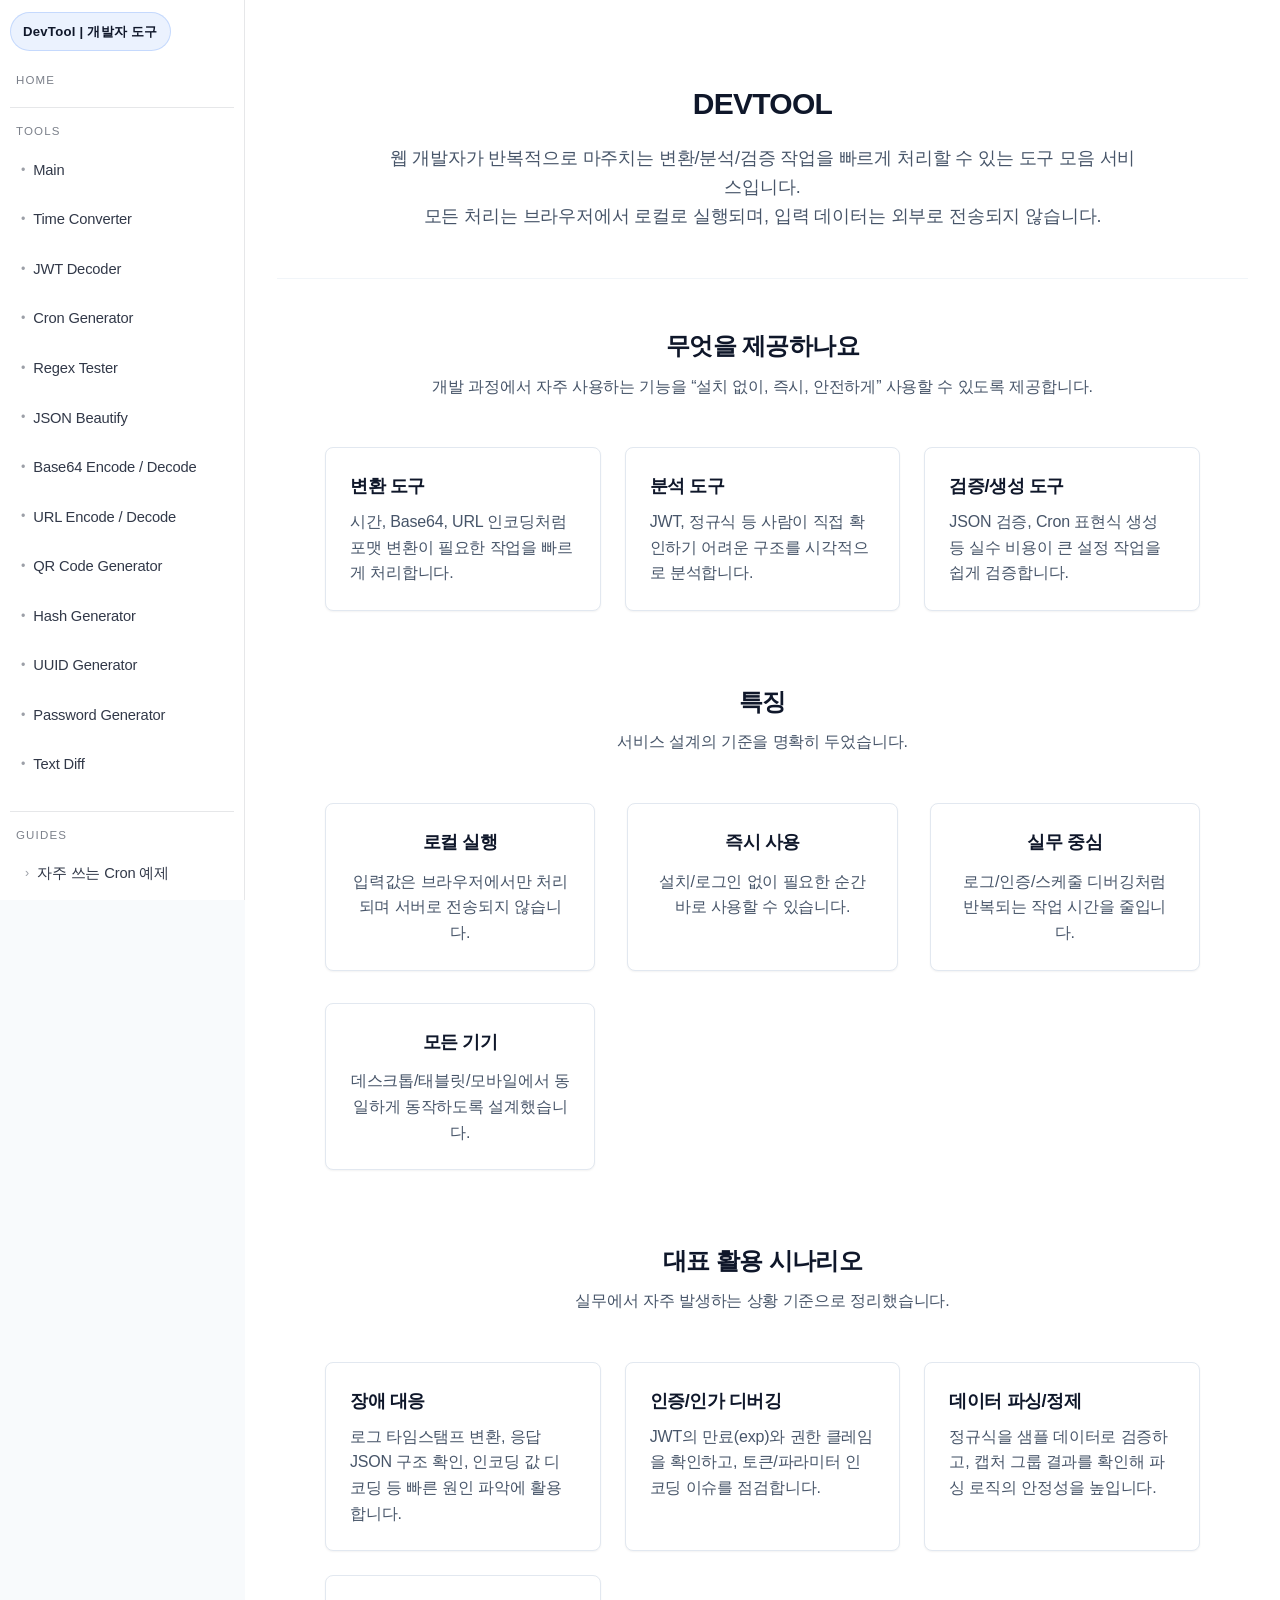
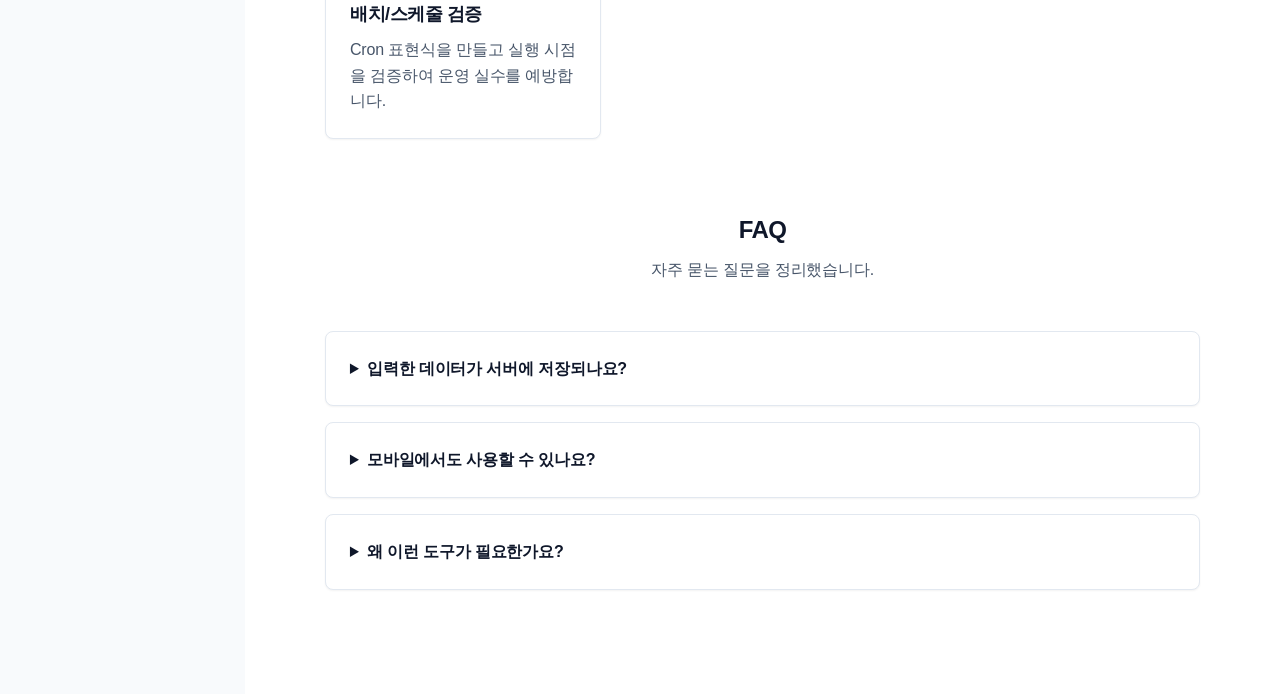
==== commit d420925d: "2025-12-18" ====
--- a/index.html
+++ b/index.html
@@ -10,8 +10,8 @@
     <meta name="googlebot" content="index, follow">
     <script async src="https://pagead2.googlesyndication.com/pagead/js/adsbygoogle.js?client=ca-pub-3980656762326531"
             crossorigin="anonymous"></script>
-  <script type="module" crossorigin src="./assets/index-6LDwCvjV.js"></script>
-  <link rel="stylesheet" crossorigin href="./assets/index-C-T5baNi.css">
+  <script type="module" crossorigin src="./assets/index.js"></script>
+  <link rel="stylesheet" crossorigin href="./assets/index.css">
 </head>
 <body>
 <div id="app"></div>
--- a/assets/index.css
+++ b/assets/index.css
@@ -0,0 +1 @@
+.nav[data-v-9ee27216]{display:flex;flex-direction:column;gap:14px;padding:12px 10px;background:#fff;border-right:1px solid rgba(15,23,42,.1)}.nav-group[data-v-9ee27216]{display:flex;flex-direction:column;gap:6px}.nav-header[data-v-9ee27216]{margin-bottom:10px}.nav-logo[data-v-9ee27216]{display:inline-flex;align-items:center;justify-content:center;padding:8px 12px;border-radius:999px;font-size:.82rem;font-weight:800;letter-spacing:.02em;background:#3b82f61a;border:1px solid rgba(59,130,246,.22);color:#0f172a}.nav-group--tool[data-v-9ee27216],.nav-group--board[data-v-9ee27216]{margin-top:10px;padding-top:10px;border-top:1px solid rgba(15,23,42,.1)}.nav-group-title[data-v-9ee27216]{font-size:.72rem;letter-spacing:.1em;text-transform:uppercase;color:#0f172a8c;padding:2px 6px;margin-top:2px}.nav-item[data-v-9ee27216]{display:flex;align-items:center;gap:8px;padding:9px 10px;border-radius:10px;color:#0f172adb;text-decoration:none;font-size:.92rem;background:transparent;border:1px solid transparent;transition:background-color .14s ease,border-color .14s ease,color .14s ease,box-shadow .14s ease}.nav-item[data-v-9ee27216]:hover{background:#0f172a0d;border-color:#0f172a1a;color:#0f172a;box-shadow:0 1px #0f172a0f}.nav-item--sub[data-v-9ee27216]{padding-left:14px}.nav-item--active[data-v-9ee27216]{background:#3b82f61f;border-color:#3b82f647;color:#0f172a;box-shadow:0 0 0 2px #3b82f61a inset}.nav-bullet[data-v-9ee27216]{font-size:.78rem;opacity:.75;color:#0f172a8c}.nav-label[data-v-9ee27216]{flex:1;white-space:nowrap;text-overflow:ellipsis;overflow:hidden}.app-root[data-v-b3c7966e]{display:flex;min-height:100vh;background:var(--color-bg-app);color:var(--color-text-primary);font-family:var(--font-family)}.sidebar[data-v-b3c7966e]{flex-shrink:0;position:sticky;top:0;height:100vh;overflow-y:auto}.logo[data-v-b3c7966e]{font-size:var(--text-xl);font-weight:700;margin-bottom:var(--spacing-2xl);color:var(--color-text-primary);letter-spacing:-.025em}.logo[data-v-b3c7966e]:hover{cursor:pointer;color:var(--color-accent);transition:color .2s ease}.main[data-v-b3c7966e]{flex:1;display:flex;flex-direction:column;min-width:0;background:var(--color-bg-main)}.topbar[data-v-b3c7966e]{height:var(--topbar-height);border-bottom:1px solid var(--color-border-light);display:flex;align-items:center;padding:0 var(--spacing-2xl);background:var(--color-bg-main);box-shadow:var(--shadow-sm);z-index:10;position:sticky;top:0}.title[data-v-b3c7966e]{font-weight:600;font-size:var(--text-lg);color:var(--color-text-primary)}.content[data-v-b3c7966e]{padding:var(--spacing-2xl);flex:1;max-width:1400px;margin:0 auto;width:100%}@media(max-width:1024px){.sidebar[data-v-b3c7966e]{width:240px;padding:var(--spacing-lg)}.content[data-v-b3c7966e]{padding:var(--spacing-xl)}}@media(max-width:768px){.app-root[data-v-b3c7966e]{flex-direction:column}.sidebar[data-v-b3c7966e]{width:100%;border-right:none;border-bottom:1px solid var(--color-border);position:relative;height:auto;overflow-y:visible;padding:var(--spacing-lg);box-shadow:none}.content[data-v-b3c7966e]{padding:var(--spacing-lg)}.topbar[data-v-b3c7966e]{padding:0 var(--spacing-lg);position:static}}@media(max-width:480px){.content[data-v-b3c7966e]{padding:var(--spacing-md)}.topbar[data-v-b3c7966e]{padding:0 var(--spacing-md)}.sidebar[data-v-b3c7966e]{padding:var(--spacing-md)}}:root{--white: #ffffff;--gray-50: #f8fafc;--gray-100: #f1f5f9;--gray-200: #e2e8f0;--gray-300: #cbd5e1;--gray-400: #94a3b8;--gray-500: #64748b;--gray-600: #475569;--gray-700: #334155;--gray-800: #1e293b;--gray-900: #0f172a;--black: #000000;--blue-50: #eff6ff;--blue-100: #dbeafe;--blue-500: #3b82f6;--blue-600: #2563eb;--blue-700: #1d4ed8;--green-500: #10b981;--green-600: #059669;--red-500: #ef4444;--red-600: #dc2626;--amber-500: #f59e0b;--color-bg-app: var(--gray-50);--color-bg-sidebar: var(--white);--color-bg-main: var(--white);--color-bg-card: var(--white);--color-bg-hover: var(--gray-100);--color-bg-active: var(--blue-50);--color-border-light: var(--gray-100);--color-border: var(--gray-200);--color-border-strong: var(--gray-300);--color-text-primary: var(--gray-900);--color-text-secondary: var(--gray-600);--color-text-tertiary: var(--gray-500);--color-text-placeholder: var(--gray-400);--color-text-muted: var(--gray-400);--color-accent: var(--blue-600);--color-accent-hover: var(--blue-700);--color-accent-light: var(--blue-100);--color-hover: var(--gray-100);--color-focus: var(--blue-100);--color-active: var(--blue-50);--color-btn-primary-bg: var(--blue-600);--color-btn-primary-hover: var(--blue-700);--color-btn-primary-text: var(--white);--color-btn-secondary-bg: var(--white);--color-btn-secondary-hover: var(--gray-50);--color-btn-secondary-text: var(--gray-700);--color-btn-secondary-border: var(--gray-300);--color-success: var(--green-500);--color-error: var(--red-500);--color-warning: var(--amber-500);--sidebar-width: 280px;--topbar-height: 64px;--border-radius: 8px;--border-radius-sm: 4px;--border-radius-lg: 12px;--spacing-xs: 4px;--spacing-sm: 8px;--spacing-md: 12px;--spacing-lg: 16px;--spacing-xl: 24px;--spacing-2xl: 32px;--spacing-3xl: 48px;--font-family: -apple-system, BlinkMacSystemFont, "Segoe UI", "Roboto", sans-serif;--font-family-mono: ui-monospace, SFMono-Regular, "SF Mono", "Monaco", monospace;--text-xs: .75rem;--text-sm: .875rem;--text-base: 1rem;--text-lg: 1.125rem;--text-xl: 1.25rem;--text-2xl: 1.5rem;--text-3xl: 1.875rem;--shadow-sm: 0 1px 2px 0 rgba(0, 0, 0, .05);--shadow-md: 0 4px 6px -1px rgba(0, 0, 0, .1), 0 2px 4px -1px rgba(0, 0, 0, .06);--shadow-lg: 0 10px 15px -3px rgba(0, 0, 0, .1), 0 4px 6px -2px rgba(0, 0, 0, .05)}*{box-sizing:border-box}body{margin:0;padding:0;background:var(--color-bg-secondary);color:var(--color-text-primary);font-family:var(--font-family);-webkit-font-smoothing:antialiased;-moz-osx-font-smoothing:grayscale;line-height:1.6;letter-spacing:-.01em}html{scroll-behavior:smooth}h1,h2,h3,h4,h5,h6{margin:0;font-weight:700;letter-spacing:-.025em;color:var(--color-text-primary)}p{margin:0;color:var(--color-text-secondary)}button{font-family:inherit;cursor:pointer;border:none;outline:none;transition:all .2s ease}a{color:inherit;text-decoration:none;transition:color .2s ease}input,textarea{font-family:inherit;outline:none;transition:border-color .2s ease}::-webkit-scrollbar{width:6px;height:6px}::-webkit-scrollbar-track{background:transparent}::-webkit-scrollbar-thumb{background:var(--color-border);border-radius:3px}::-webkit-scrollbar-thumb:hover{background:var(--color-border-hover)}.intro-main-container[data-v-16f2bb29]{max-width:none;margin:0;padding:0}.intro-header[data-v-16f2bb29]{text-align:center;margin-bottom:var(--spacing-3xl);padding:var(--spacing-3xl) var(--spacing-xl);background:var(--color-bg-card);border-bottom:1px solid var(--color-border-light)}.intro-title[data-v-16f2bb29]{font-size:var(--text-3xl);font-weight:700;color:var(--color-text-primary);margin-bottom:var(--spacing-lg);letter-spacing:-.025em}.intro-description[data-v-16f2bb29]{font-size:var(--text-lg);color:var(--color-text-secondary);line-height:1.6;max-width:760px;margin:0 auto}.intro-cta[data-v-16f2bb29]{display:flex;justify-content:center;gap:var(--spacing-md);margin-top:var(--spacing-xl);flex-wrap:wrap}.cta-primary[data-v-16f2bb29],.cta-secondary[data-v-16f2bb29]{display:inline-flex;align-items:center;justify-content:center;padding:var(--spacing-md) var(--spacing-lg);border-radius:var(--border-radius);text-decoration:none;font-size:var(--text-sm);font-weight:600;transition:all .2s ease}.cta-primary[data-v-16f2bb29]{background:var(--color-accent);color:var(--white);box-shadow:var(--shadow-sm)}.cta-primary[data-v-16f2bb29]:hover{box-shadow:var(--shadow-md);transform:translateY(-1px)}.cta-secondary[data-v-16f2bb29]{background:var(--color-bg-app);border:1px solid var(--color-border);color:var(--color-text-primary)}.cta-secondary[data-v-16f2bb29]:hover{border-color:var(--color-accent);transform:translateY(-1px)}.intro-section[data-v-16f2bb29]{padding:0 var(--spacing-xl);margin-bottom:var(--spacing-3xl)}.section-head[data-v-16f2bb29]{text-align:center;margin-bottom:var(--spacing-xl)}.section-title[data-v-16f2bb29]{font-size:var(--text-2xl);font-weight:700;color:var(--color-text-primary);margin-bottom:var(--spacing-sm);letter-spacing:-.025em}.section-desc[data-v-16f2bb29]{font-size:var(--text-base);color:var(--color-text-secondary);line-height:1.6;max-width:760px;margin:0 auto}.content-grid[data-v-16f2bb29]{display:grid;grid-template-columns:repeat(auto-fit,minmax(260px,1fr));gap:var(--spacing-xl);padding:var(--spacing-xl)}.content-card[data-v-16f2bb29]{padding:var(--spacing-xl);background:var(--color-bg-card);border:1px solid var(--color-border);border-radius:var(--border-radius);box-shadow:var(--shadow-sm);text-align:left}.content-card h3[data-v-16f2bb29]{font-size:var(--text-lg);font-weight:700;color:var(--color-text-primary);margin:0 0 var(--spacing-sm);letter-spacing:-.025em}.content-card p[data-v-16f2bb29]{color:var(--color-text-secondary);font-size:var(--text-base);line-height:1.6;margin:0}.info-grid[data-v-16f2bb29]{display:grid;grid-template-columns:repeat(auto-fit,minmax(250px,1fr));gap:var(--spacing-2xl);padding:var(--spacing-xl)}.info-card[data-v-16f2bb29]{text-align:center;padding:var(--spacing-xl);background:var(--color-bg-card);border-radius:var(--border-radius);border:1px solid var(--color-border);box-shadow:var(--shadow-sm)}.info-card h3[data-v-16f2bb29]{font-size:var(--text-lg);font-weight:600;color:var(--color-text-primary);margin-bottom:var(--spacing-md);letter-spacing:-.025em}.info-card p[data-v-16f2bb29]{color:var(--color-text-secondary);font-size:var(--text-base);line-height:1.6}.scenario-grid[data-v-16f2bb29]{display:grid;grid-template-columns:repeat(auto-fit,minmax(260px,1fr));gap:var(--spacing-xl);padding:var(--spacing-xl)}.scenario-item[data-v-16f2bb29]{padding:var(--spacing-xl);background:var(--color-bg-card);border:1px solid var(--color-border);border-radius:var(--border-radius);box-shadow:var(--shadow-sm)}.scenario-title[data-v-16f2bb29]{font-size:var(--text-lg);font-weight:700;color:var(--color-text-primary);margin:0 0 var(--spacing-sm);letter-spacing:-.025em}.scenario-desc[data-v-16f2bb29]{color:var(--color-text-secondary);font-size:var(--text-base);line-height:1.6;margin:0}.faq-list[data-v-16f2bb29]{padding:var(--spacing-xl);display:grid;gap:var(--spacing-lg)}.faq-item[data-v-16f2bb29]{padding:var(--spacing-xl);background:var(--color-bg-card);border:1px solid var(--color-border);border-radius:var(--border-radius);box-shadow:var(--shadow-sm)}.faq-question[data-v-16f2bb29]{cursor:pointer;font-size:var(--text-base);font-weight:700;color:var(--color-text-primary)}.faq-answer[data-v-16f2bb29]{margin-top:var(--spacing-md);color:var(--color-text-secondary);line-height:1.6;font-size:var(--text-base)}.intro-footer[data-v-16f2bb29]{text-align:center;margin-top:var(--spacing-3xl);padding:var(--spacing-3xl) var(--spacing-xl);background:var(--color-bg-card);border-top:1px solid var(--color-border-light)}.footer-text[data-v-16f2bb29]{color:var(--color-text-secondary);margin:0 0 var(--spacing-md);line-height:1.6}.footer-link[data-v-16f2bb29]{display:inline-flex;align-items:center;justify-content:center;padding:var(--spacing-md) var(--spacing-lg);border-radius:var(--border-radius);text-decoration:none;font-size:var(--text-sm);font-weight:600;color:var(--white);background:var(--color-accent);box-shadow:var(--shadow-sm);transition:all .2s ease}.footer-link[data-v-16f2bb29]:hover{box-shadow:var(--shadow-md);transform:translateY(-1px)}@media(max-width:768px){.intro-header[data-v-16f2bb29]{padding:var(--spacing-2xl) var(--spacing-lg)}.intro-title[data-v-16f2bb29]{font-size:var(--text-2xl)}.content-grid[data-v-16f2bb29],.info-grid[data-v-16f2bb29],.scenario-grid[data-v-16f2bb29],.faq-list[data-v-16f2bb29]{padding:var(--spacing-lg)}}.time-converter-container[data-v-be9a8b14]{max-width:none;margin:0;padding:0}.tool-header[data-v-be9a8b14]{text-align:center;margin-bottom:var(--spacing-3xl);padding:var(--spacing-3xl) var(--spacing-xl);background:var(--color-bg-card);border-bottom:1px solid var(--color-border-light)}.tool-title[data-v-be9a8b14]{font-size:var(--text-3xl);font-weight:700;color:var(--color-text-primary);margin-bottom:var(--spacing-lg);letter-spacing:-.025em}.tool-description[data-v-be9a8b14]{font-size:var(--text-lg);color:var(--color-text-secondary);line-height:1.6;max-width:600px;margin:0 auto}.tool-card[data-v-be9a8b14]{background:var(--color-bg-card);border:1px solid var(--color-border);border-radius:var(--border-radius);margin:var(--spacing-xl);box-shadow:var(--shadow-sm);overflow:hidden}.card-title[data-v-be9a8b14]{font-size:var(--text-xl);font-weight:700;color:var(--color-text-primary);margin:0;padding:var(--spacing-xl) var(--spacing-xl) 0;letter-spacing:-.025em}.card-content[data-v-be9a8b14]{padding:var(--spacing-lg) var(--spacing-xl) var(--spacing-xl)}.result-table[data-v-be9a8b14]{width:100%;border-collapse:collapse;margin-top:var(--spacing-lg);font-size:var(--text-base)}.result-table th[data-v-be9a8b14],.result-table td[data-v-be9a8b14]{border-bottom:1px solid var(--color-border-light);padding:var(--spacing-md) var(--spacing-sm);text-align:left;vertical-align:top}.result-table th[data-v-be9a8b14]{width:200px;font-weight:600;color:var(--color-text-secondary);font-size:var(--text-sm)}.code-cell[data-v-be9a8b14]{display:flex;align-items:center;gap:var(--spacing-sm)}.code-text[data-v-be9a8b14]{flex:1;font-family:ui-monospace,SFMono-Regular,Menlo,Monaco,Consolas,Liberation Mono,Courier New,monospace;font-size:var(--text-sm);word-break:break-all;color:var(--color-text-primary);background:var(--color-bg-app);padding:var(--spacing-xs) var(--spacing-sm);border-radius:var(--border-radius-sm);border:1px solid var(--color-border-light)}.copy-btn[data-v-be9a8b14]{border:none;background:var(--color-bg-app);cursor:pointer;padding:var(--spacing-sm);display:inline-flex;align-items:center;justify-content:center;border-radius:var(--border-radius-sm);border:1px solid var(--color-border);transition:all .2s ease}.copy-btn svg[data-v-be9a8b14]{width:16px;height:16px;fill:var(--color-text-secondary)}.copy-btn[data-v-be9a8b14]:hover{background:var(--color-hover);border-color:var(--color-accent)}.copy-btn:hover svg[data-v-be9a8b14]{fill:var(--color-text-primary)}.copy-btn[data-v-be9a8b14]:disabled{cursor:not-allowed;opacity:.4}.input-field[data-v-be9a8b14]{width:100%;padding:var(--spacing-md) var(--spacing-lg);background:var(--color-bg-app);border:1px solid var(--color-border);border-radius:var(--border-radius);color:var(--color-text-primary);font-size:var(--text-base);transition:all .2s ease}.input-field[data-v-be9a8b14]:focus{outline:none;border-color:var(--color-accent);box-shadow:0 0 0 3px var(--color-accent-light)}.input-field[data-v-be9a8b14]::placeholder{color:var(--color-text-placeholder)}.helper-text[data-v-be9a8b14]{font-size:var(--text-sm);color:var(--color-text-secondary);margin-top:var(--spacing-sm);line-height:1.5}.error-text[data-v-be9a8b14]{font-size:var(--text-sm);color:var(--color-danger);margin-top:var(--spacing-sm)}.info-card[data-v-be9a8b14]{background:var(--color-bg-card);border:1px solid var(--color-border)}.info-grid[data-v-be9a8b14]{display:grid;grid-template-columns:1fr 1fr;gap:var(--spacing-2xl);margin-bottom:var(--spacing-2xl)}.info-section h4[data-v-be9a8b14]{font-size:var(--text-lg);font-weight:600;color:var(--color-text-primary);margin-bottom:var(--spacing-md);letter-spacing:-.025em}.info-list[data-v-be9a8b14]{margin:0;padding-left:var(--spacing-lg);font-size:var(--text-sm);color:var(--color-text-secondary);line-height:1.6}.info-list li[data-v-be9a8b14]{margin-bottom:var(--spacing-sm)}.info-list code[data-v-be9a8b14]{background:var(--color-bg-app);color:var(--color-text-primary);padding:2px 4px;border-radius:3px;font-size:var(--text-xs);border:1px solid var(--color-border-light)}.info-description[data-v-be9a8b14]{padding:var(--spacing-lg);background:var(--color-bg-app);border-radius:var(--border-radius);border:1px solid var(--color-border-light)}.info-description p[data-v-be9a8b14]{margin:0;font-size:var(--text-base);color:var(--color-text-secondary);line-height:1.6}.toast[data-v-be9a8b14]{position:fixed;right:var(--spacing-lg);bottom:var(--spacing-lg);background:var(--color-bg-card);border:1px solid var(--color-border);color:var(--color-text-primary);padding:var(--spacing-md) var(--spacing-lg);border-radius:var(--border-radius);font-size:var(--text-sm);z-index:1000;box-shadow:var(--shadow-md)}@media(max-width:768px){.tool-header[data-v-be9a8b14]{padding:var(--spacing-2xl) var(--spacing-lg)}.tool-title[data-v-be9a8b14]{font-size:var(--text-2xl)}.tool-card[data-v-be9a8b14]{margin:var(--spacing-lg)}.result-table th[data-v-be9a8b14]{width:150px;font-size:var(--text-xs)}.result-table th[data-v-be9a8b14],.result-table td[data-v-be9a8b14]{padding:var(--spacing-sm) var(--spacing-xs)}.info-grid[data-v-be9a8b14]{grid-template-columns:1fr;gap:var(--spacing-xl)}}@media(max-width:480px){.tool-header[data-v-be9a8b14]{padding:var(--spacing-xl) var(--spacing-md)}.tool-card[data-v-be9a8b14]{margin:var(--spacing-md)}.card-title[data-v-be9a8b14]{padding:var(--spacing-lg) var(--spacing-lg) 0}.card-content[data-v-be9a8b14]{padding:var(--spacing-md) var(--spacing-lg) var(--spacing-lg)}.result-table th[data-v-be9a8b14]{width:120px}.code-text[data-v-be9a8b14]{font-size:var(--text-xs)}.copy-btn[data-v-be9a8b14]{padding:var(--spacing-xs)}.copy-btn svg[data-v-be9a8b14]{width:14px;height:14px}}.jwt-decoder-container[data-v-2eab6816]{max-width:none;margin:0;padding:0}.tool-header[data-v-2eab6816]{text-align:center;margin-bottom:var(--spacing-3xl);padding:var(--spacing-3xl) var(--spacing-xl);background:var(--color-bg-card);border-bottom:1px solid var(--color-border-light)}.tool-title[data-v-2eab6816]{font-size:var(--text-3xl);font-weight:700;color:var(--color-text-primary);margin-bottom:var(--spacing-lg);letter-spacing:-.025em}.tool-description[data-v-2eab6816]{font-size:var(--text-lg);color:var(--color-text-secondary);line-height:1.6;max-width:600px;margin:0 auto}.tool-card[data-v-2eab6816]{background:var(--color-bg-card);border:1px solid var(--color-border);border-radius:var(--border-radius);margin:var(--spacing-xl);box-shadow:var(--shadow-sm);overflow:hidden}.card-title[data-v-2eab6816]{font-size:var(--text-xl);font-weight:700;color:var(--color-text-primary);margin:0;padding:var(--spacing-xl) var(--spacing-xl) 0;letter-spacing:-.025em}.card-content[data-v-2eab6816]{padding:var(--spacing-lg) var(--spacing-xl) var(--spacing-xl)}.input-section[data-v-2eab6816]{display:flex;flex-direction:column;gap:var(--spacing-md)}.input-label[data-v-2eab6816]{font-size:var(--text-base);font-weight:600;color:var(--color-text-primary)}.token-textarea[data-v-2eab6816]{width:100%;min-height:120px;padding:var(--spacing-md);background:var(--color-bg-app);border:1px solid var(--color-border);border-radius:var(--border-radius);color:var(--color-text-primary);font-size:var(--text-base);font-family:ui-monospace,SFMono-Regular,Menlo,Monaco,Consolas,Liberation Mono,Courier New,monospace;resize:vertical;transition:all .2s ease;line-height:1.5}.token-textarea[data-v-2eab6816]:focus{outline:none;border-color:var(--color-accent);box-shadow:0 0 0 3px var(--color-accent-light)}.token-textarea[data-v-2eab6816]::placeholder{color:var(--color-text-placeholder)}.helper-text[data-v-2eab6816]{font-size:var(--text-sm);color:var(--color-text-secondary);line-height:1.5}.error-card[data-v-2eab6816]{border-color:var(--color-danger);background:#ef44440d}.error-message[data-v-2eab6816]{color:var(--color-danger);font-size:var(--text-base)}.results-grid[data-v-2eab6816]{display:grid;grid-template-columns:repeat(auto-fit,minmax(400px,1fr));gap:var(--spacing-xl);margin:0 var(--spacing-xl)}.result-card[data-v-2eab6816]{margin:0}.json-view[data-v-2eab6816]{font-family:ui-monospace,SFMono-Regular,Menlo,Monaco,Consolas,Liberation Mono,Courier New,monospace;font-size:var(--text-sm);background:var(--color-bg-app);color:var(--color-text-primary);max-height:300px;overflow:auto;padding:var(--spacing-md);border-radius:var(--border-radius);border:1px solid var(--color-border-light);white-space:pre-wrap;line-height:1.5;margin-bottom:var(--spacing-lg)}.exp-info[data-v-2eab6816]{background:var(--color-bg-app);border:1px solid var(--color-border-light);border-radius:var(--border-radius);padding:var(--spacing-md)}.exp-row[data-v-2eab6816]{display:flex;justify-content:space-between;align-items:center;margin-bottom:var(--spacing-sm)}.exp-row[data-v-2eab6816]:last-child{margin-bottom:0}.exp-label[data-v-2eab6816]{font-size:var(--text-sm);font-weight:600;color:var(--color-text-secondary)}.exp-value[data-v-2eab6816]{font-size:var(--text-sm);color:var(--color-text-primary);font-family:ui-monospace,SFMono-Regular,Menlo,Monaco,Consolas,Liberation Mono,Courier New,monospace}.exp-status[data-v-2eab6816]{font-size:var(--text-sm);font-weight:600;padding:var(--spacing-xs) var(--spacing-sm);border-radius:var(--border-radius-sm)}.exp-status.expired[data-v-2eab6816]{color:var(--color-danger);background:#ef44441a}.exp-status.valid[data-v-2eab6816]{color:var(--color-success);background:#10b9811a}.info-card[data-v-2eab6816]{background:var(--color-bg-card);border:1px solid var(--color-border)}.info-description[data-v-2eab6816]{padding:var(--spacing-lg);background:var(--color-bg-app);border-radius:var(--border-radius);border:1px solid var(--color-border-light);margin-bottom:var(--spacing-2xl)}.info-description p[data-v-2eab6816]{margin:0;font-size:var(--text-base);color:var(--color-text-secondary);line-height:1.6}.info-description code[data-v-2eab6816]{background:var(--color-bg-card);color:var(--color-text-primary);padding:2px 4px;border-radius:3px;font-size:var(--text-xs);border:1px solid var(--color-border-light)}.info-grid[data-v-2eab6816]{display:grid;grid-template-columns:1fr 1fr;gap:var(--spacing-2xl)}.info-section h4[data-v-2eab6816]{font-size:var(--text-lg);font-weight:600;color:var(--color-text-primary);margin-bottom:var(--spacing-md);letter-spacing:-.025em}.info-list[data-v-2eab6816]{margin:0;padding-left:var(--spacing-lg);font-size:var(--text-sm);color:var(--color-text-secondary);line-height:1.6}.info-list li[data-v-2eab6816]{margin-bottom:var(--spacing-sm)}.info-list code[data-v-2eab6816]{background:var(--color-bg-app);color:var(--color-text-primary);padding:2px 4px;border-radius:3px;font-size:var(--text-xs);border:1px solid var(--color-border-light)}@media(max-width:768px){.tool-header[data-v-2eab6816]{padding:var(--spacing-2xl) var(--spacing-lg)}.tool-title[data-v-2eab6816]{font-size:var(--text-2xl)}.tool-card[data-v-2eab6816]{margin:var(--spacing-lg)}.results-grid[data-v-2eab6816]{grid-template-columns:1fr;margin:0 var(--spacing-lg)}.info-grid[data-v-2eab6816]{grid-template-columns:1fr;gap:var(--spacing-xl)}}@media(max-width:480px){.tool-header[data-v-2eab6816]{padding:var(--spacing-xl) var(--spacing-md)}.tool-card[data-v-2eab6816]{margin:var(--spacing-md)}.card-title[data-v-2eab6816]{padding:var(--spacing-lg) var(--spacing-lg) 0}.card-content[data-v-2eab6816]{padding:var(--spacing-md) var(--spacing-lg) var(--spacing-lg)}.results-grid[data-v-2eab6816]{margin:0 var(--spacing-md)}.token-textarea[data-v-2eab6816]{min-height:100px;font-size:var(--text-sm)}.json-view[data-v-2eab6816]{font-size:var(--text-xs);max-height:200px}}.cron-generator-container[data-v-b11ff18c]{max-width:none;margin:0;padding:0}.tool-header[data-v-b11ff18c]{text-align:center;margin-bottom:var(--spacing-3xl);padding:var(--spacing-3xl) var(--spacing-xl);background:var(--color-bg-card);border-bottom:1px solid var(--color-border-light)}.tool-title[data-v-b11ff18c]{font-size:var(--text-3xl);font-weight:700;color:var(--color-text-primary);margin-bottom:var(--spacing-lg);letter-spacing:-.025em}.tool-description[data-v-b11ff18c]{font-size:var(--text-lg);color:var(--color-text-secondary);line-height:1.6;max-width:600px;margin:0 auto}.tool-card[data-v-b11ff18c]{background:var(--color-bg-card);border:1px solid var(--color-border);border-radius:var(--border-radius);margin:var(--spacing-xl);box-shadow:var(--shadow-sm);overflow:hidden}.card-title[data-v-b11ff18c]{font-size:var(--text-xl);font-weight:700;color:var(--color-text-primary);margin:0;padding:var(--spacing-xl) var(--spacing-xl) 0;letter-spacing:-.025em}.card-content[data-v-b11ff18c]{padding:var(--spacing-lg) var(--spacing-xl) var(--spacing-xl)}.form-section[data-v-b11ff18c]{margin-bottom:var(--spacing-xl)}.form-section[data-v-b11ff18c]:last-child{margin-bottom:0}.form-label[data-v-b11ff18c]{display:block;font-size:var(--text-base);font-weight:600;color:var(--color-text-primary);margin-bottom:var(--spacing-sm)}.form-helper[data-v-b11ff18c]{display:block;font-size:var(--text-sm);font-weight:400;color:var(--color-text-secondary);margin-top:var(--spacing-xs)}.form-select[data-v-b11ff18c]{width:100%;padding:var(--spacing-md) var(--spacing-lg);background:var(--color-bg-app);border:1px solid var(--color-border);border-radius:var(--border-radius);color:var(--color-text-primary);font-size:var(--text-base);transition:all .2s ease}.form-select[data-v-b11ff18c]:focus{outline:none;border-color:var(--color-accent);box-shadow:0 0 0 3px var(--color-accent-light)}.form-select-small[data-v-b11ff18c]{padding:var(--spacing-sm) var(--spacing-md);background:var(--color-bg-app);border:1px solid var(--color-border);border-radius:var(--border-radius);color:var(--color-text-primary);font-size:var(--text-sm);transition:all .2s ease}.form-select-small[data-v-b11ff18c]:focus{outline:none;border-color:var(--color-accent);box-shadow:0 0 0 3px var(--color-accent-light)}.form-select-multiple[data-v-b11ff18c]{width:100%;padding:var(--spacing-md);background:var(--color-bg-app);border:1px solid var(--color-border);border-radius:var(--border-radius);color:var(--color-text-primary);font-size:var(--text-base);transition:all .2s ease}.form-select-multiple[data-v-b11ff18c]:focus{outline:none;border-color:var(--color-accent);box-shadow:0 0 0 3px var(--color-accent-light)}.form-input[data-v-b11ff18c]{width:100%;padding:var(--spacing-md) var(--spacing-lg);background:var(--color-bg-app);border:1px solid var(--color-border);border-radius:var(--border-radius);color:var(--color-text-primary);font-size:var(--text-base);transition:all .2s ease}.form-input[data-v-b11ff18c]:focus{outline:none;border-color:var(--color-accent);box-shadow:0 0 0 3px var(--color-accent-light)}.form-input[data-v-b11ff18c]::placeholder{color:var(--color-text-placeholder)}.form-input-small[data-v-b11ff18c]{width:80px;padding:var(--spacing-sm) var(--spacing-md);background:var(--color-bg-app);border:1px solid var(--color-border);border-radius:var(--border-radius);color:var(--color-text-primary);font-size:var(--text-sm);text-align:center;transition:all .2s ease}.form-input-small[data-v-b11ff18c]:focus{outline:none;border-color:var(--color-accent);box-shadow:0 0 0 3px var(--color-accent-light)}.form-inline[data-v-b11ff18c]{display:flex;align-items:center;gap:var(--spacing-md);flex-wrap:wrap;margin-bottom:var(--spacing-lg)}.form-text[data-v-b11ff18c]{font-size:var(--text-sm);color:var(--color-text-secondary)}.result-section[data-v-b11ff18c]{display:flex;flex-direction:column;gap:var(--spacing-lg)}.cron-result[data-v-b11ff18c]{background:var(--color-bg-app);border:1px solid var(--color-border-light);border-radius:var(--border-radius);padding:var(--spacing-lg)}.cron-expression[data-v-b11ff18c]{display:flex;align-items:center;gap:var(--spacing-md)}.cron-code[data-v-b11ff18c]{flex:1;font-family:ui-monospace,SFMono-Regular,Menlo,Monaco,Consolas,Liberation Mono,Courier New,monospace;font-size:var(--text-lg);color:var(--color-text-primary);background:var(--color-bg-card);padding:var(--spacing-md) var(--spacing-lg);border-radius:var(--border-radius);border:1px solid var(--color-border);font-weight:600}.copy-btn[data-v-b11ff18c]{border:none;background:var(--color-bg-app);cursor:pointer;padding:var(--spacing-sm);display:inline-flex;align-items:center;justify-content:center;border-radius:var(--border-radius-sm);border:1px solid var(--color-border);transition:all .2s ease}.copy-btn svg[data-v-b11ff18c]{width:16px;height:16px;fill:var(--color-text-secondary)}.copy-btn[data-v-b11ff18c]:hover{background:var(--color-hover);border-color:var(--color-accent)}.copy-btn:hover svg[data-v-b11ff18c]{fill:var(--color-text-primary)}.copy-btn[data-v-b11ff18c]:disabled{cursor:not-allowed;opacity:.4}.result-info[data-v-b11ff18c]{display:flex;flex-direction:column;gap:var(--spacing-sm)}.result-format[data-v-b11ff18c]{font-size:var(--text-sm);color:var(--color-text-secondary);font-family:ui-monospace,SFMono-Regular,Menlo,Monaco,Consolas,Liberation Mono,Courier New,monospace;margin:0}.result-description[data-v-b11ff18c]{font-size:var(--text-base);color:var(--color-text-primary);font-weight:500;margin:0}.info-card[data-v-b11ff18c]{background:var(--color-bg-card);border:1px solid var(--color-border)}.info-text[data-v-b11ff18c]{font-size:var(--text-base);color:var(--color-text-secondary);line-height:1.6;margin-bottom:var(--spacing-lg);padding:var(--spacing-lg);background:var(--color-bg-app);border-radius:var(--border-radius);border:1px solid var(--color-border-light)}.info-subtitle[data-v-b11ff18c]{font-size:var(--text-lg);font-weight:600;color:var(--color-text-primary);margin:var(--spacing-xl) 0 var(--spacing-md);letter-spacing:-.025em}.info-subtitle[data-v-b11ff18c]:first-of-type{margin-top:0}.info-list[data-v-b11ff18c]{margin:0 0 var(--spacing-lg);padding-left:var(--spacing-lg);font-size:var(--text-sm);color:var(--color-text-secondary);line-height:1.6}.info-list li[data-v-b11ff18c]{margin-bottom:var(--spacing-sm)}.info-list code[data-v-b11ff18c]{background:var(--color-bg-app);color:var(--color-text-primary);padding:2px 4px;border-radius:3px;font-size:var(--text-xs);border:1px solid var(--color-border-light)}.info-hint[data-v-b11ff18c]{font-size:var(--text-sm);color:var(--color-text-secondary);margin:var(--spacing-md) 0 var(--spacing-lg);padding:var(--spacing-md);background:var(--color-bg-app);border-radius:var(--border-radius);border:1px solid var(--color-border-light)}.info-hint code[data-v-b11ff18c]{background:var(--color-bg-card);color:var(--color-text-primary);padding:2px 4px;border-radius:3px;font-size:var(--text-xs);border:1px solid var(--color-border-light)}.toast[data-v-b11ff18c]{position:fixed;right:var(--spacing-lg);bottom:var(--spacing-lg);background:var(--color-bg-card);border:1px solid var(--color-border);color:var(--color-text-primary);padding:var(--spacing-md) var(--spacing-lg);border-radius:var(--border-radius);font-size:var(--text-sm);z-index:1000;box-shadow:var(--shadow-md)}@media(max-width:768px){.tool-header[data-v-b11ff18c]{padding:var(--spacing-2xl) var(--spacing-lg)}.tool-title[data-v-b11ff18c]{font-size:var(--text-2xl)}.tool-card[data-v-b11ff18c]{margin:var(--spacing-lg)}.form-inline[data-v-b11ff18c]{flex-direction:column;align-items:flex-start;gap:var(--spacing-sm)}.form-input-small[data-v-b11ff18c]{width:100%;max-width:120px}.cron-expression[data-v-b11ff18c]{flex-direction:column;align-items:stretch;gap:var(--spacing-md)}.cron-code[data-v-b11ff18c]{font-size:var(--text-base)}}@media(max-width:480px){.tool-header[data-v-b11ff18c]{padding:var(--spacing-xl) var(--spacing-md)}.tool-card[data-v-b11ff18c]{margin:var(--spacing-md)}.card-title[data-v-b11ff18c]{padding:var(--spacing-lg) var(--spacing-lg) 0}.card-content[data-v-b11ff18c]{padding:var(--spacing-md) var(--spacing-lg) var(--spacing-lg)}.form-inline[data-v-b11ff18c]{gap:var(--spacing-xs)}.form-input-small[data-v-b11ff18c]{max-width:100px}.cron-code[data-v-b11ff18c]{font-size:var(--text-sm);padding:var(--spacing-sm) var(--spacing-md)}.copy-btn[data-v-b11ff18c]{padding:var(--spacing-xs)}.copy-btn svg[data-v-b11ff18c]{width:14px;height:14px}}.regex-tester-container[data-v-b3954efc]{max-width:none;margin:0;padding:0}.tool-header[data-v-b3954efc]{text-align:center;margin-bottom:var(--spacing-3xl);padding:var(--spacing-3xl) var(--spacing-xl);background:var(--color-bg-card);border-bottom:1px solid var(--color-border-light)}.tool-title[data-v-b3954efc]{font-size:var(--text-3xl);font-weight:700;color:var(--color-text-primary);margin-bottom:var(--spacing-lg);letter-spacing:-.025em}.tool-description[data-v-b3954efc]{font-size:var(--text-lg);color:var(--color-text-secondary);line-height:1.6;max-width:600px;margin:0 auto}.tool-card[data-v-b3954efc]{background:var(--color-bg-card);border:1px solid var(--color-border);border-radius:var(--border-radius);margin:var(--spacing-xl);box-shadow:var(--shadow-sm);overflow:hidden}.card-title[data-v-b3954efc]{font-size:var(--text-xl);font-weight:700;color:var(--color-text-primary);margin:0;padding:var(--spacing-xl) var(--spacing-xl) 0;letter-spacing:-.025em}.card-content[data-v-b3954efc]{padding:var(--spacing-lg) var(--spacing-xl) var(--spacing-xl)}.pattern-section[data-v-b3954efc]{margin-bottom:var(--spacing-2xl)}.pattern-inputs[data-v-b3954efc]{display:flex;gap:var(--spacing-lg);margin-bottom:var(--spacing-md)}.input-group[data-v-b3954efc]{flex:1;display:flex;flex-direction:column;gap:var(--spacing-sm)}.flags-group[data-v-b3954efc]{flex:0 0 120px}.input-label[data-v-b3954efc]{font-size:var(--text-base);font-weight:600;color:var(--color-text-primary)}.pattern-input[data-v-b3954efc]{width:100%;padding:var(--spacing-md) var(--spacing-lg);background:var(--color-bg-app);border:1px solid var(--color-border);border-radius:var(--border-radius);color:var(--color-text-primary);font-size:var(--text-base);font-family:ui-monospace,SFMono-Regular,Menlo,Monaco,Consolas,Liberation Mono,Courier New,monospace;transition:all .2s ease}.pattern-input[data-v-b3954efc]:focus{outline:none;border-color:var(--color-accent);box-shadow:0 0 0 3px var(--color-accent-light)}.pattern-input[data-v-b3954efc]::placeholder{color:var(--color-text-placeholder)}.flags-input[data-v-b3954efc]{width:100%;padding:var(--spacing-md);background:var(--color-bg-app);border:1px solid var(--color-border);border-radius:var(--border-radius);color:var(--color-text-primary);font-size:var(--text-base);font-family:ui-monospace,SFMono-Regular,Menlo,Monaco,Consolas,Liberation Mono,Courier New,monospace;text-align:center;transition:all .2s ease}.flags-input[data-v-b3954efc]:focus{outline:none;border-color:var(--color-accent);box-shadow:0 0 0 3px var(--color-accent-light)}.flags-input[data-v-b3954efc]::placeholder{color:var(--color-text-placeholder)}.helper-text[data-v-b3954efc]{font-size:var(--text-sm);color:var(--color-text-secondary);line-height:1.5}.helper-text code[data-v-b3954efc]{background:var(--color-bg-app);color:var(--color-text-primary);padding:2px 4px;border-radius:3px;font-size:var(--text-xs);border:1px solid var(--color-border-light)}.text-section[data-v-b3954efc]{margin-bottom:var(--spacing-xl)}.test-textarea[data-v-b3954efc]{width:100%;min-height:150px;padding:var(--spacing-md);background:var(--color-bg-app);border:1px solid var(--color-border);border-radius:var(--border-radius);color:var(--color-text-primary);font-size:var(--text-base);font-family:ui-monospace,SFMono-Regular,Menlo,Monaco,Consolas,Liberation Mono,Courier New,monospace;resize:vertical;transition:all .2s ease;line-height:1.5;margin-top:var(--spacing-sm)}.test-textarea[data-v-b3954efc]:focus{outline:none;border-color:var(--color-accent);box-shadow:0 0 0 3px var(--color-accent-light)}.test-textarea[data-v-b3954efc]::placeholder{color:var(--color-text-placeholder)}.action-section[data-v-b3954efc]{margin-bottom:var(--spacing-lg)}.test-btn[data-v-b3954efc]{display:inline-flex;align-items:center;gap:var(--spacing-sm);padding:var(--spacing-md) var(--spacing-lg);background:var(--color-accent);color:var(--white);border:none;border-radius:var(--border-radius);font-size:var(--text-base);font-weight:600;cursor:pointer;transition:all .2s ease;box-shadow:var(--shadow-sm)}.test-btn[data-v-b3954efc]:hover{background:var(--color-accent-dark);box-shadow:var(--shadow-md);transform:translateY(-1px)}.btn-icon[data-v-b3954efc]{width:16px;height:16px;fill:currentColor}.error-message[data-v-b3954efc]{background:#ef44441a;border:1px solid var(--color-danger);border-radius:var(--border-radius);padding:var(--spacing-md);color:var(--color-danger);font-size:var(--text-sm)}.results-section[data-v-b3954efc]{display:flex;flex-direction:column;gap:var(--spacing-lg)}.results-header[data-v-b3954efc]{display:flex;justify-content:space-between;align-items:center}.results-count[data-v-b3954efc]{font-size:var(--text-base);font-weight:600;color:var(--color-text-primary)}.matches-list[data-v-b3954efc]{display:flex;flex-direction:column;gap:var(--spacing-sm)}.match-item[data-v-b3954efc]{display:flex;align-items:center;gap:var(--spacing-md);padding:var(--spacing-sm) var(--spacing-md);background:var(--color-bg-app);border:1px solid var(--color-border-light);border-radius:var(--border-radius)}.match-index[data-v-b3954efc]{font-size:var(--text-sm);font-weight:600;color:var(--color-text-secondary);min-width:24px}.match-text[data-v-b3954efc]{flex:1;font-family:ui-monospace,SFMono-Regular,Menlo,Monaco,Consolas,Liberation Mono,Courier New,monospace;font-size:var(--text-sm);color:var(--color-text-primary);background:var(--color-bg-card);padding:var(--spacing-xs) var(--spacing-sm);border-radius:var(--border-radius-sm);border:1px solid var(--color-border-light);white-space:pre-wrap;word-break:break-all}.no-matches[data-v-b3954efc],.empty-state[data-v-b3954efc]{display:flex;flex-direction:column;align-items:center;gap:var(--spacing-md);padding:var(--spacing-2xl);color:var(--color-text-secondary);text-align:center}.no-match-icon[data-v-b3954efc]{width:48px;height:48px;stroke:var(--color-text-muted);stroke-width:2;fill:none}.no-matches p[data-v-b3954efc],.empty-state p[data-v-b3954efc]{margin:0;font-size:var(--text-base)}.info-card[data-v-b3954efc]{background:var(--color-bg-card);border:1px solid var(--color-border)}.info-description[data-v-b3954efc]{padding:var(--spacing-lg);background:var(--color-bg-app);border-radius:var(--border-radius);border:1px solid var(--color-border-light);margin-bottom:var(--spacing-2xl)}.info-description p[data-v-b3954efc]{margin:0;font-size:var(--text-base);color:var(--color-text-secondary);line-height:1.6}.info-grid[data-v-b3954efc]{display:grid;grid-template-columns:repeat(2,1fr);gap:var(--spacing-2xl)}.info-section h4[data-v-b3954efc]{font-size:var(--text-lg);font-weight:600;color:var(--color-text-primary);margin-bottom:var(--spacing-md);letter-spacing:-.025em}.info-list[data-v-b3954efc]{margin:0;padding-left:var(--spacing-lg);font-size:var(--text-sm);color:var(--color-text-secondary);line-height:1.6}.info-list li[data-v-b3954efc]{margin-bottom:var(--spacing-sm)}.info-list code[data-v-b3954efc]{background:var(--color-bg-app);color:var(--color-text-primary);padding:2px 4px;border-radius:3px;font-size:var(--text-xs);border:1px solid var(--color-border-light)}@media(max-width:768px){.tool-header[data-v-b3954efc]{padding:var(--spacing-2xl) var(--spacing-lg)}.tool-title[data-v-b3954efc]{font-size:var(--text-2xl)}.tool-card[data-v-b3954efc]{margin:var(--spacing-lg)}.pattern-inputs[data-v-b3954efc]{flex-direction:column;gap:var(--spacing-md)}.flags-group[data-v-b3954efc]{flex:1}.info-grid[data-v-b3954efc]{grid-template-columns:1fr;gap:var(--spacing-xl)}}@media(max-width:480px){.tool-header[data-v-b3954efc]{padding:var(--spacing-xl) var(--spacing-md)}.tool-card[data-v-b3954efc]{margin:var(--spacing-md)}.card-title[data-v-b3954efc]{padding:var(--spacing-lg) var(--spacing-lg) 0}.card-content[data-v-b3954efc]{padding:var(--spacing-md) var(--spacing-lg) var(--spacing-lg)}.test-textarea[data-v-b3954efc]{min-height:120px;font-size:var(--text-sm)}.pattern-input[data-v-b3954efc],.flags-input[data-v-b3954efc]{font-size:var(--text-sm)}.match-text[data-v-b3954efc]{font-size:var(--text-xs)}}.json-beautify-container[data-v-f141d328]{max-width:none;margin:0;padding:0}.tool-header[data-v-f141d328]{text-align:center;margin-bottom:var(--spacing-3xl);padding:var(--spacing-3xl) var(--spacing-xl);background:var(--color-bg-card);border-bottom:1px solid var(--color-border-light)}.tool-title[data-v-f141d328]{font-size:var(--text-3xl);font-weight:700;color:var(--color-text-primary);margin-bottom:var(--spacing-lg);letter-spacing:-.025em}.tool-description[data-v-f141d328]{font-size:var(--text-lg);color:var(--color-text-secondary);line-height:1.6;max-width:760px;margin:0 auto}.tool-card[data-v-f141d328]{background:var(--color-bg-card);border:1px solid var(--color-border);border-radius:var(--border-radius);margin:var(--spacing-xl);box-shadow:var(--shadow-sm);overflow:hidden}.card-header[data-v-f141d328]{display:flex;justify-content:space-between;align-items:center;padding:var(--spacing-xl) var(--spacing-xl) 0;gap:var(--spacing-md)}.card-title[data-v-f141d328]{font-size:var(--text-xl);font-weight:700;color:var(--color-text-primary);margin:0;letter-spacing:-.025em}.card-content[data-v-f141d328]{padding:var(--spacing-lg) var(--spacing-xl) var(--spacing-xl)}.input-section[data-v-f141d328]{margin-bottom:var(--spacing-xl)}.input-label[data-v-f141d328]{display:block;font-size:var(--text-base);font-weight:600;color:var(--color-text-primary);margin-bottom:var(--spacing-sm)}.json-textarea[data-v-f141d328]{width:100%;min-height:240px;padding:var(--spacing-md);background:var(--color-bg-app);border:1px solid var(--color-border);border-radius:var(--border-radius);color:var(--color-text-primary);font-size:var(--text-base);font-family:ui-monospace,SFMono-Regular,Menlo,Monaco,Consolas,Liberation Mono,Courier New,monospace;resize:vertical;transition:all .2s ease;line-height:1.5}.json-textarea[data-v-f141d328]:focus{outline:none;border-color:var(--color-accent);box-shadow:0 0 0 3px var(--color-accent-light)}.json-textarea[data-v-f141d328]::placeholder{color:var(--color-text-placeholder)}.controls-section[data-v-f141d328]{display:flex;justify-content:space-between;align-items:center;gap:var(--spacing-lg);flex-wrap:wrap}.settings-group[data-v-f141d328]{display:flex;gap:var(--spacing-lg);align-items:center}.indent-setting[data-v-f141d328]{display:inline-flex;align-items:center;gap:var(--spacing-sm)}.control-label[data-v-f141d328]{font-size:var(--text-sm);font-weight:600;color:var(--color-text-secondary)}.indent-select[data-v-f141d328]{min-width:120px;padding:var(--spacing-sm) var(--spacing-md);background:var(--color-bg-app);border:1px solid var(--color-border);border-radius:var(--border-radius);color:var(--color-text-primary);font-size:var(--text-sm);transition:all .2s ease}.indent-select[data-v-f141d328]:focus{outline:none;border-color:var(--color-accent);box-shadow:0 0 0 3px var(--color-accent-light)}.actions-group[data-v-f141d328]{display:flex;gap:var(--spacing-sm);flex-wrap:wrap;justify-content:flex-end}.action-btn[data-v-f141d328]{display:inline-flex;align-items:center;justify-content:center;padding:var(--spacing-md) var(--spacing-lg);border:none;border-radius:var(--border-radius);font-size:var(--text-sm);font-weight:600;cursor:pointer;transition:all .2s ease;box-shadow:var(--shadow-sm)}.action-btn.primary[data-v-f141d328]{background:var(--color-accent);color:var(--white)}.action-btn.primary[data-v-f141d328]:hover{background:var(--color-accent-dark);box-shadow:var(--shadow-md);transform:translateY(-1px)}.action-btn.secondary[data-v-f141d328]{background:var(--color-bg-app);color:var(--color-text-primary);border:1px solid var(--color-border)}.action-btn.secondary[data-v-f141d328]:hover{background:var(--color-hover);border-color:var(--color-accent)}.error-message[data-v-f141d328]{margin-top:var(--spacing-lg);background:#ef44441a;border:1px solid var(--color-danger);border-radius:var(--border-radius);padding:var(--spacing-md);color:var(--color-danger);font-size:var(--text-sm)}.output-section[data-v-f141d328]{min-height:200px}.json-output[data-v-f141d328]{font-family:ui-monospace,SFMono-Regular,Menlo,Monaco,Consolas,Liberation Mono,Courier New,monospace;font-size:var(--text-sm);background:var(--color-bg-app);color:var(--color-text-primary);padding:var(--spacing-md);border-radius:var(--border-radius);border:1px solid var(--color-border-light);white-space:pre-wrap;word-break:break-word;line-height:1.5;margin:0;overflow-x:auto}.empty-output[data-v-f141d328]{display:flex;flex-direction:column;align-items:center;justify-content:center;gap:var(--spacing-md);min-height:200px;color:var(--color-text-secondary);text-align:center;background:var(--color-bg-app);border:1px dashed var(--color-border);border-radius:var(--border-radius);padding:var(--spacing-xl)}.empty-icon[data-v-f141d328]{width:48px;height:48px;stroke:var(--color-text-muted);stroke-width:2;fill:none}.copy-btn[data-v-f141d328]{border:none;background:var(--color-bg-app);cursor:pointer;padding:var(--spacing-sm);display:inline-flex;align-items:center;justify-content:center;border-radius:var(--border-radius-sm);border:1px solid var(--color-border);transition:all .2s ease}.copy-btn svg[data-v-f141d328]{width:16px;height:16px;stroke:var(--color-text-secondary);fill:none;stroke-width:2}.copy-btn[data-v-f141d328]:hover{background:var(--color-hover);border-color:var(--color-accent)}.copy-btn:hover svg[data-v-f141d328]{stroke:var(--color-text-primary)}.copy-btn[data-v-f141d328]:disabled{cursor:not-allowed;opacity:.4}.info-description[data-v-f141d328]{padding:var(--spacing-lg);background:var(--color-bg-app);border-radius:var(--border-radius);border:1px solid var(--color-border-light);margin-bottom:var(--spacing-2xl)}.info-description p[data-v-f141d328]{margin:0;font-size:var(--text-base);color:var(--color-text-secondary);line-height:1.6}.info-grid[data-v-f141d328]{display:grid;grid-template-columns:repeat(2,1fr);gap:var(--spacing-2xl)}.info-section h4[data-v-f141d328]{font-size:var(--text-lg);font-weight:700;color:var(--color-text-primary);margin:0 0 var(--spacing-md);letter-spacing:-.025em}.info-list[data-v-f141d328]{margin:0;padding-left:var(--spacing-lg);font-size:var(--text-sm);color:var(--color-text-secondary);line-height:1.6}.info-list li+li[data-v-f141d328]{margin-top:var(--spacing-sm)}.info-list code[data-v-f141d328]{background:var(--color-bg-card);color:var(--color-text-primary);padding:2px 6px;border-radius:4px;font-size:var(--text-xs);border:1px solid var(--color-border-light)}.example-section p[data-v-f141d328]{margin:0 0 var(--spacing-sm);font-size:var(--text-sm);color:var(--color-text-secondary)}.example-code[data-v-f141d328]{display:block;background:var(--color-bg-app);color:var(--color-text-primary);padding:var(--spacing-sm) var(--spacing-md);border-radius:var(--border-radius);font-size:var(--text-xs);border:1px solid var(--color-border-light);word-break:break-all}.example-json[data-v-f141d328]{margin:0;background:var(--color-bg-app);color:var(--color-text-primary);padding:var(--spacing-sm) var(--spacing-md);border-radius:var(--border-radius);font-size:var(--text-xs);border:1px solid var(--color-border-light);font-family:ui-monospace,SFMono-Regular,Menlo,Monaco,Consolas,Liberation Mono,Courier New,monospace;white-space:pre;line-height:1.4}.toast[data-v-f141d328]{position:fixed;right:var(--spacing-lg);bottom:var(--spacing-lg);background:var(--color-bg-card);border:1px solid var(--color-border);color:var(--color-text-primary);padding:var(--spacing-md) var(--spacing-lg);border-radius:var(--border-radius);font-size:var(--text-sm);z-index:1000;box-shadow:var(--shadow-md)}@media(max-width:768px){.tool-header[data-v-f141d328]{padding:var(--spacing-2xl) var(--spacing-lg)}.tool-title[data-v-f141d328]{font-size:var(--text-2xl)}.tool-card[data-v-f141d328]{margin:var(--spacing-lg)}.controls-section[data-v-f141d328]{flex-direction:column;align-items:stretch;gap:var(--spacing-md)}.actions-group[data-v-f141d328]{justify-content:stretch}.action-btn[data-v-f141d328]{width:100%}.info-grid[data-v-f141d328]{grid-template-columns:1fr;gap:var(--spacing-xl)}}@media(max-width:480px){.tool-card[data-v-f141d328]{margin:var(--spacing-md)}.card-header[data-v-f141d328]{padding:var(--spacing-lg) var(--spacing-lg) 0}.card-content[data-v-f141d328]{padding:var(--spacing-md) var(--spacing-lg) var(--spacing-lg)}.json-textarea[data-v-f141d328]{min-height:200px;font-size:var(--text-sm)}.json-output[data-v-f141d328]{font-size:var(--text-xs)}}.base64-container[data-v-aa41230c]{max-width:none;margin:0;padding:0}.tool-header[data-v-aa41230c]{text-align:center;margin-bottom:var(--spacing-3xl);padding:var(--spacing-3xl) var(--spacing-xl);background:var(--color-bg-card);border-bottom:1px solid var(--color-border-light)}.tool-title[data-v-aa41230c]{font-size:var(--text-3xl);font-weight:700;color:var(--color-text-primary);margin-bottom:var(--spacing-lg);letter-spacing:-.025em}.tool-description[data-v-aa41230c]{font-size:var(--text-lg);color:var(--color-text-secondary);line-height:1.6;max-width:760px;margin:0 auto}.tool-card[data-v-aa41230c]{background:var(--color-bg-card);border:1px solid var(--color-border);border-radius:var(--border-radius);margin:var(--spacing-xl);box-shadow:var(--shadow-sm);overflow:hidden}.card-header[data-v-aa41230c]{display:flex;justify-content:space-between;align-items:center;padding:var(--spacing-xl) var(--spacing-xl) 0;gap:var(--spacing-md)}.card-title[data-v-aa41230c]{font-size:var(--text-xl);font-weight:700;color:var(--color-text-primary);margin:0;letter-spacing:-.025em}.card-content[data-v-aa41230c]{padding:var(--spacing-lg) var(--spacing-xl) var(--spacing-xl)}.input-section[data-v-aa41230c]{margin-bottom:var(--spacing-xl)}.input-label[data-v-aa41230c]{display:block;font-size:var(--text-base);font-weight:600;color:var(--color-text-primary);margin-bottom:var(--spacing-sm)}.mono-textarea[data-v-aa41230c]{width:100%;min-height:180px;padding:var(--spacing-md);background:var(--color-bg-app);border:1px solid var(--color-border);border-radius:var(--border-radius);color:var(--color-text-primary);font-size:var(--text-base);font-family:ui-monospace,SFMono-Regular,Menlo,Monaco,Consolas,Liberation Mono,Courier New,monospace;resize:vertical;transition:all .2s ease;line-height:1.5}.mono-textarea[data-v-aa41230c]:focus{outline:none;border-color:var(--color-accent);box-shadow:0 0 0 3px var(--color-accent-light)}.helper-text[data-v-aa41230c]{margin:var(--spacing-sm) 0 0;color:var(--color-text-secondary);font-size:var(--text-sm);line-height:1.6}.helper-text code[data-v-aa41230c]{background:var(--color-bg-app);color:var(--color-text-primary);padding:2px 6px;border-radius:4px;font-size:var(--text-xs);border:1px solid var(--color-border-light)}.controls-section[data-v-aa41230c]{display:flex;justify-content:space-between;align-items:center;gap:var(--spacing-lg);flex-wrap:wrap}.settings-group[data-v-aa41230c]{display:flex;gap:var(--spacing-lg);align-items:center}.mode-setting[data-v-aa41230c]{display:inline-flex;align-items:center;gap:var(--spacing-sm)}.control-label[data-v-aa41230c]{font-size:var(--text-sm);font-weight:600;color:var(--color-text-secondary)}.mode-select[data-v-aa41230c]{min-width:280px;padding:var(--spacing-sm) var(--spacing-md);background:var(--color-bg-app);border:1px solid var(--color-border);border-radius:var(--border-radius);color:var(--color-text-primary);font-size:var(--text-sm);transition:all .2s ease}.mode-select[data-v-aa41230c]:focus{outline:none;border-color:var(--color-accent);box-shadow:0 0 0 3px var(--color-accent-light)}.actions-group[data-v-aa41230c]{display:flex;gap:var(--spacing-sm);flex-wrap:wrap;justify-content:flex-end}.action-btn[data-v-aa41230c]{display:inline-flex;align-items:center;justify-content:center;padding:var(--spacing-md) var(--spacing-lg);border:none;border-radius:var(--border-radius);font-size:var(--text-sm);font-weight:600;cursor:pointer;transition:all .2s ease;box-shadow:var(--shadow-sm)}.action-btn.primary[data-v-aa41230c]{background:var(--color-accent);color:var(--white)}.action-btn.primary[data-v-aa41230c]:hover{background:var(--color-accent-dark);box-shadow:var(--shadow-md);transform:translateY(-1px)}.action-btn.secondary[data-v-aa41230c]{background:var(--color-bg-app);color:var(--color-text-primary);border:1px solid var(--color-border)}.action-btn.secondary[data-v-aa41230c]:hover{background:var(--color-hover);border-color:var(--color-accent)}.error-message[data-v-aa41230c]{margin-top:var(--spacing-lg);background:#ef44441a;border:1px solid var(--color-danger);border-radius:var(--border-radius);padding:var(--spacing-md);color:var(--color-danger);font-size:var(--text-sm)}.output-section[data-v-aa41230c]{min-height:200px}.mono-output[data-v-aa41230c]{font-family:ui-monospace,SFMono-Regular,Menlo,Monaco,Consolas,Liberation Mono,Courier New,monospace;font-size:var(--text-sm);background:var(--color-bg-app);color:var(--color-text-primary);padding:var(--spacing-md);border-radius:var(--border-radius);border:1px solid var(--color-border-light);white-space:pre-wrap;word-break:break-word;line-height:1.5;margin:0;overflow-x:auto}.empty-output[data-v-aa41230c]{display:flex;flex-direction:column;align-items:center;justify-content:center;gap:var(--spacing-md);min-height:200px;color:var(--color-text-secondary);text-align:center;background:var(--color-bg-app);border:1px dashed var(--color-border);border-radius:var(--border-radius);padding:var(--spacing-xl)}.empty-icon[data-v-aa41230c]{width:48px;height:48px;stroke:var(--color-text-muted);stroke-width:2;fill:none}.copy-btn[data-v-aa41230c]{border:none;background:var(--color-bg-app);cursor:pointer;padding:var(--spacing-sm);display:inline-flex;align-items:center;justify-content:center;border-radius:var(--border-radius-sm);border:1px solid var(--color-border);transition:all .2s ease}.copy-btn svg[data-v-aa41230c]{width:16px;height:16px;stroke:var(--color-text-secondary);fill:none;stroke-width:2}.copy-btn[data-v-aa41230c]:hover{background:var(--color-hover);border-color:var(--color-accent)}.copy-btn:hover svg[data-v-aa41230c]{stroke:var(--color-text-primary)}.copy-btn[data-v-aa41230c]:disabled{cursor:not-allowed;opacity:.4}.info-description[data-v-aa41230c]{padding:var(--spacing-lg);background:var(--color-bg-app);border-radius:var(--border-radius);border:1px solid var(--color-border-light);margin-bottom:var(--spacing-2xl)}.info-description p[data-v-aa41230c]{margin:0;font-size:var(--text-base);color:var(--color-text-secondary);line-height:1.6}.info-grid[data-v-aa41230c]{display:grid;grid-template-columns:repeat(2,1fr);gap:var(--spacing-2xl)}.info-section h4[data-v-aa41230c]{font-size:var(--text-lg);font-weight:700;color:var(--color-text-primary);margin:0 0 var(--spacing-md);letter-spacing:-.025em}.info-list[data-v-aa41230c]{margin:0;padding-left:var(--spacing-lg);font-size:var(--text-sm);color:var(--color-text-secondary);line-height:1.6}.info-list li+li[data-v-aa41230c]{margin-top:var(--spacing-sm)}.info-list code[data-v-aa41230c]{background:var(--color-bg-card);color:var(--color-text-primary);padding:2px 6px;border-radius:4px;font-size:var(--text-xs);border:1px solid var(--color-border-light)}.toast[data-v-aa41230c]{position:fixed;right:var(--spacing-lg);bottom:var(--spacing-lg);background:var(--color-bg-card);border:1px solid var(--color-border);color:var(--color-text-primary);padding:var(--spacing-md) var(--spacing-lg);border-radius:var(--border-radius);font-size:var(--text-sm);z-index:1000;box-shadow:var(--shadow-md)}@media(max-width:768px){.tool-header[data-v-aa41230c]{padding:var(--spacing-2xl) var(--spacing-lg)}.tool-title[data-v-aa41230c]{font-size:var(--text-2xl)}.tool-card[data-v-aa41230c]{margin:var(--spacing-lg)}.controls-section[data-v-aa41230c]{flex-direction:column;align-items:stretch;gap:var(--spacing-md)}.mode-select[data-v-aa41230c]{min-width:0;width:100%}.actions-group[data-v-aa41230c]{justify-content:stretch}.action-btn[data-v-aa41230c]{width:100%}.info-grid[data-v-aa41230c]{grid-template-columns:1fr;gap:var(--spacing-xl)}}@media(max-width:480px){.tool-card[data-v-aa41230c]{margin:var(--spacing-md)}.card-header[data-v-aa41230c]{padding:var(--spacing-lg) var(--spacing-lg) 0}.card-content[data-v-aa41230c]{padding:var(--spacing-md) var(--spacing-lg) var(--spacing-lg)}.mono-textarea[data-v-aa41230c]{min-height:160px;font-size:var(--text-sm)}.mono-output[data-v-aa41230c]{font-size:var(--text-xs)}}.url-encode-container[data-v-6e685963]{max-width:none;margin:0;padding:0}.tool-header[data-v-6e685963]{text-align:center;margin-bottom:var(--spacing-3xl);padding:var(--spacing-3xl) var(--spacing-xl);background:var(--color-bg-card);border-bottom:1px solid var(--color-border-light)}.tool-title[data-v-6e685963]{font-size:var(--text-3xl);font-weight:700;color:var(--color-text-primary);margin-bottom:var(--spacing-lg);letter-spacing:-.025em}.tool-description[data-v-6e685963]{font-size:var(--text-lg);color:var(--color-text-secondary);line-height:1.6;max-width:760px;margin:0 auto}.tool-card[data-v-6e685963]{background:var(--color-bg-card);border:1px solid var(--color-border);border-radius:var(--border-radius);margin:var(--spacing-xl);box-shadow:var(--shadow-sm);overflow:hidden}.card-header[data-v-6e685963]{display:flex;justify-content:space-between;align-items:center;padding:var(--spacing-xl) var(--spacing-xl) 0;gap:var(--spacing-md)}.card-title[data-v-6e685963]{font-size:var(--text-xl);font-weight:700;color:var(--color-text-primary);margin:0;letter-spacing:-.025em}.card-content[data-v-6e685963]{padding:var(--spacing-lg) var(--spacing-xl) var(--spacing-xl)}.input-section[data-v-6e685963]{margin-bottom:var(--spacing-xl)}.input-label[data-v-6e685963]{display:block;font-size:var(--text-base);font-weight:600;color:var(--color-text-primary);margin-bottom:var(--spacing-sm)}.mono-textarea[data-v-6e685963]{width:100%;min-height:180px;padding:var(--spacing-md);background:var(--color-bg-app);border:1px solid var(--color-border);border-radius:var(--border-radius);color:var(--color-text-primary);font-size:var(--text-base);font-family:ui-monospace,SFMono-Regular,Menlo,Monaco,Consolas,Liberation Mono,Courier New,monospace;resize:vertical;transition:all .2s ease;line-height:1.5}.mono-textarea[data-v-6e685963]:focus{outline:none;border-color:var(--color-accent);box-shadow:0 0 0 3px var(--color-accent-light)}.helper-text[data-v-6e685963]{margin:var(--spacing-sm) 0 0;color:var(--color-text-secondary);font-size:var(--text-sm);line-height:1.6}.helper-text code[data-v-6e685963]{background:var(--color-bg-app);color:var(--color-text-primary);padding:2px 6px;border-radius:4px;font-size:var(--text-xs);border:1px solid var(--color-border-light)}.controls-section[data-v-6e685963]{display:flex;justify-content:space-between;align-items:center;gap:var(--spacing-lg);flex-wrap:wrap}.settings-group[data-v-6e685963]{display:flex;gap:var(--spacing-lg);align-items:center}.mode-setting[data-v-6e685963]{display:inline-flex;align-items:center;gap:var(--spacing-sm)}.control-label[data-v-6e685963]{font-size:var(--text-sm);font-weight:600;color:var(--color-text-secondary)}.mode-select[data-v-6e685963]{min-width:280px;padding:var(--spacing-sm) var(--spacing-md);background:var(--color-bg-app);border:1px solid var(--color-border);border-radius:var(--border-radius);color:var(--color-text-primary);font-size:var(--text-sm);transition:all .2s ease}.mode-select[data-v-6e685963]:focus{outline:none;border-color:var(--color-accent);box-shadow:0 0 0 3px var(--color-accent-light)}.actions-group[data-v-6e685963]{display:flex;gap:var(--spacing-sm);flex-wrap:wrap;justify-content:flex-end}.action-btn[data-v-6e685963]{display:inline-flex;align-items:center;justify-content:center;padding:var(--spacing-md) var(--spacing-lg);border:none;border-radius:var(--border-radius);font-size:var(--text-sm);font-weight:600;cursor:pointer;transition:all .2s ease;box-shadow:var(--shadow-sm)}.action-btn.primary[data-v-6e685963]{background:var(--color-accent);color:var(--white)}.action-btn.primary[data-v-6e685963]:hover{background:var(--color-accent-dark);box-shadow:var(--shadow-md);transform:translateY(-1px)}.action-btn.secondary[data-v-6e685963]{background:var(--color-bg-app);color:var(--color-text-primary);border:1px solid var(--color-border)}.action-btn.secondary[data-v-6e685963]:hover{background:var(--color-hover);border-color:var(--color-accent)}.error-message[data-v-6e685963]{margin-top:var(--spacing-lg);background:#ef44441a;border:1px solid var(--color-danger);border-radius:var(--border-radius);padding:var(--spacing-md);color:var(--color-danger);font-size:var(--text-sm)}.output-section[data-v-6e685963]{min-height:200px}.mono-output[data-v-6e685963]{font-family:ui-monospace,SFMono-Regular,Menlo,Monaco,Consolas,Liberation Mono,Courier New,monospace;font-size:var(--text-sm);background:var(--color-bg-app);color:var(--color-text-primary);padding:var(--spacing-md);border-radius:var(--border-radius);border:1px solid var(--color-border-light);white-space:pre-wrap;word-break:break-word;line-height:1.5;margin:0;overflow-x:auto}.empty-output[data-v-6e685963]{display:flex;flex-direction:column;align-items:center;justify-content:center;gap:var(--spacing-md);min-height:200px;color:var(--color-text-secondary);text-align:center;background:var(--color-bg-app);border:1px dashed var(--color-border);border-radius:var(--border-radius);padding:var(--spacing-xl)}.empty-icon[data-v-6e685963]{width:48px;height:48px;stroke:var(--color-text-muted);stroke-width:2;fill:none}.copy-btn[data-v-6e685963]{border:none;background:var(--color-bg-app);cursor:pointer;padding:var(--spacing-sm);display:inline-flex;align-items:center;justify-content:center;border-radius:var(--border-radius-sm);border:1px solid var(--color-border);transition:all .2s ease}.copy-btn svg[data-v-6e685963]{width:16px;height:16px;stroke:var(--color-text-secondary);fill:none;stroke-width:2}.copy-btn[data-v-6e685963]:hover{background:var(--color-hover);border-color:var(--color-accent)}.copy-btn:hover svg[data-v-6e685963]{stroke:var(--color-text-primary)}.copy-btn[data-v-6e685963]:disabled{cursor:not-allowed;opacity:.4}.info-description[data-v-6e685963]{padding:var(--spacing-lg);background:var(--color-bg-app);border-radius:var(--border-radius);border:1px solid var(--color-border-light);margin-bottom:var(--spacing-2xl)}.info-description p[data-v-6e685963]{margin:0;font-size:var(--text-base);color:var(--color-text-secondary);line-height:1.6}.info-grid[data-v-6e685963]{display:grid;grid-template-columns:repeat(2,1fr);gap:var(--spacing-2xl)}.info-section h4[data-v-6e685963]{font-size:var(--text-lg);font-weight:700;color:var(--color-text-primary);margin:0 0 var(--spacing-md);letter-spacing:-.025em}.info-list[data-v-6e685963]{margin:0;padding-left:var(--spacing-lg);font-size:var(--text-sm);color:var(--color-text-secondary);line-height:1.6}.info-list li+li[data-v-6e685963]{margin-top:var(--spacing-sm)}.info-list code[data-v-6e685963]{background:var(--color-bg-card);color:var(--color-text-primary);padding:2px 6px;border-radius:4px;font-size:var(--text-xs);border:1px solid var(--color-border-light)}.toast[data-v-6e685963]{position:fixed;right:var(--spacing-lg);bottom:var(--spacing-lg);background:var(--color-bg-card);border:1px solid var(--color-border);color:var(--color-text-primary);padding:var(--spacing-md) var(--spacing-lg);border-radius:var(--border-radius);font-size:var(--text-sm);z-index:1000;box-shadow:var(--shadow-md)}@media(max-width:768px){.tool-header[data-v-6e685963]{padding:var(--spacing-2xl) var(--spacing-lg)}.tool-title[data-v-6e685963]{font-size:var(--text-2xl)}.tool-card[data-v-6e685963]{margin:var(--spacing-lg)}.controls-section[data-v-6e685963]{flex-direction:column;align-items:stretch;gap:var(--spacing-md)}.mode-select[data-v-6e685963]{min-width:0;width:100%}.actions-group[data-v-6e685963]{justify-content:stretch}.action-btn[data-v-6e685963]{width:100%}.info-grid[data-v-6e685963]{grid-template-columns:1fr;gap:var(--spacing-xl)}}@media(max-width:480px){.tool-card[data-v-6e685963]{margin:var(--spacing-md)}.card-header[data-v-6e685963]{padding:var(--spacing-lg) var(--spacing-lg) 0}.card-content[data-v-6e685963]{padding:var(--spacing-md) var(--spacing-lg) var(--spacing-lg)}.mono-textarea[data-v-6e685963]{min-height:160px;font-size:var(--text-sm)}.mono-output[data-v-6e685963]{font-size:var(--text-xs)}}.qr-container[data-v-fa664d35]{max-width:none;margin:0;padding:0}.tool-header[data-v-fa664d35]{text-align:center;margin-bottom:var(--spacing-3xl);padding:var(--spacing-3xl) var(--spacing-xl);background:var(--color-bg-card);border-bottom:1px solid var(--color-border-light)}.tool-title[data-v-fa664d35]{font-size:var(--text-3xl);font-weight:700;color:var(--color-text-primary);margin-bottom:var(--spacing-lg);letter-spacing:-.025em}.tool-description[data-v-fa664d35]{font-size:var(--text-lg);color:var(--color-text-secondary);line-height:1.6;max-width:760px;margin:0 auto}.tool-card[data-v-fa664d35]{background:var(--color-bg-card);border:1px solid var(--color-border);border-radius:var(--border-radius);margin:var(--spacing-xl);box-shadow:var(--shadow-sm);overflow:hidden}.card-header[data-v-fa664d35]{display:flex;justify-content:space-between;align-items:center;padding:var(--spacing-xl) var(--spacing-xl) 0;gap:var(--spacing-md)}.card-title[data-v-fa664d35]{font-size:var(--text-xl);font-weight:700;color:var(--color-text-primary);margin:0;letter-spacing:-.025em}.card-content[data-v-fa664d35]{padding:var(--spacing-lg) var(--spacing-xl) var(--spacing-xl)}.input-section[data-v-fa664d35]{margin-bottom:var(--spacing-xl)}.input-label[data-v-fa664d35]{display:block;font-size:var(--text-base);font-weight:600;color:var(--color-text-primary);margin-bottom:var(--spacing-sm)}.mono-textarea[data-v-fa664d35]{width:100%;min-height:140px;padding:var(--spacing-md);background:var(--color-bg-app);border:1px solid var(--color-border);border-radius:var(--border-radius);color:var(--color-text-primary);font-size:var(--text-base);font-family:ui-monospace,SFMono-Regular,Menlo,Monaco,Consolas,Liberation Mono,Courier New,monospace;resize:vertical;transition:all .2s ease;line-height:1.5}.mono-textarea[data-v-fa664d35]:focus{outline:none;border-color:var(--color-accent);box-shadow:0 0 0 3px var(--color-accent-light)}.helper-text[data-v-fa664d35]{margin:var(--spacing-sm) 0 0;color:var(--color-text-secondary);font-size:var(--text-sm);line-height:1.6}.helper-text code[data-v-fa664d35]{background:var(--color-bg-app);color:var(--color-text-primary);padding:2px 6px;border-radius:4px;font-size:var(--text-xs);border:1px solid var(--color-border-light)}.controls-section[data-v-fa664d35]{display:flex;flex-direction:column;gap:var(--spacing-lg)}.settings-grid[data-v-fa664d35]{display:grid;grid-template-columns:repeat(4,minmax(0,1fr));gap:var(--spacing-lg)}.setting[data-v-fa664d35]{display:flex;flex-direction:column;gap:var(--spacing-sm)}.control-label[data-v-fa664d35]{font-size:var(--text-sm);font-weight:600;color:var(--color-text-secondary)}.select[data-v-fa664d35]{width:100%;padding:var(--spacing-sm) var(--spacing-md);background:var(--color-bg-app);border:1px solid var(--color-border);border-radius:var(--border-radius);color:var(--color-text-primary);font-size:var(--text-sm);transition:all .2s ease}.select[data-v-fa664d35]:focus{outline:none;border-color:var(--color-accent);box-shadow:0 0 0 3px var(--color-accent-light)}.color-row[data-v-fa664d35]{display:flex;align-items:center;gap:var(--spacing-md)}.color-input[data-v-fa664d35]{width:44px;height:36px;padding:2px;border-radius:var(--border-radius);border:1px solid var(--color-border);background:var(--color-bg-app);cursor:pointer}.color-code[data-v-fa664d35]{font-size:var(--text-xs);color:var(--color-text-secondary);padding:6px 10px;border-radius:999px;border:1px solid var(--color-border);background:var(--color-bg-app)}.actions-group[data-v-fa664d35]{display:flex;gap:var(--spacing-sm);flex-wrap:wrap;justify-content:flex-end}.action-btn[data-v-fa664d35]{display:inline-flex;align-items:center;justify-content:center;padding:var(--spacing-md) var(--spacing-lg);border:none;border-radius:var(--border-radius);font-size:var(--text-sm);font-weight:600;cursor:pointer;transition:all .2s ease;box-shadow:var(--shadow-sm)}.action-btn.primary[data-v-fa664d35]{background:var(--color-accent);color:var(--white)}.action-btn.primary[data-v-fa664d35]:hover{background:var(--color-accent-dark);box-shadow:var(--shadow-md);transform:translateY(-1px)}.action-btn.secondary[data-v-fa664d35]{background:var(--color-bg-app);color:var(--color-text-primary);border:1px solid var(--color-border)}.action-btn.secondary[data-v-fa664d35]:hover{background:var(--color-hover);border-color:var(--color-accent)}.action-btn[data-v-fa664d35]:disabled{opacity:.45;cursor:not-allowed;transform:none}.error-message[data-v-fa664d35]{margin-top:var(--spacing-lg);background:#ef44441a;border:1px solid var(--color-danger);border-radius:var(--border-radius);padding:var(--spacing-md);color:var(--color-danger);font-size:var(--text-sm)}.copy-btn[data-v-fa664d35]{border:none;background:var(--color-bg-app);cursor:pointer;padding:var(--spacing-sm);display:inline-flex;align-items:center;justify-content:center;border-radius:var(--border-radius-sm);border:1px solid var(--color-border);transition:all .2s ease}.copy-btn svg[data-v-fa664d35]{width:16px;height:16px;stroke:var(--color-text-secondary);fill:none;stroke-width:2}.copy-btn[data-v-fa664d35]:hover{background:var(--color-hover);border-color:var(--color-accent)}.copy-btn:hover svg[data-v-fa664d35]{stroke:var(--color-text-primary)}.copy-btn[data-v-fa664d35]:disabled{cursor:not-allowed;opacity:.4}.qr-result[data-v-fa664d35]{display:flex;flex-direction:column;align-items:center;gap:var(--spacing-lg)}.qr-frame[data-v-fa664d35]{width:fit-content;padding:16px;border-radius:16px;background:var(--qr-bg, #fff);border:1px solid var(--color-border);box-shadow:var(--shadow-sm)}.qr-image[data-v-fa664d35]{display:block;max-width:100%;border-radius:10px}.qr-meta[data-v-fa664d35]{display:flex;gap:var(--spacing-sm);flex-wrap:wrap;justify-content:center}.badge[data-v-fa664d35]{font-size:var(--text-xs);color:var(--color-text-secondary);padding:6px 10px;border-radius:999px;border:1px solid var(--color-border);background:var(--color-bg-app)}.qr-hint[data-v-fa664d35]{margin:0;color:var(--color-text-secondary);font-size:var(--text-sm);text-align:center}.empty-output[data-v-fa664d35]{display:flex;flex-direction:column;align-items:center;justify-content:center;gap:var(--spacing-md);min-height:220px;color:var(--color-text-secondary);text-align:center;background:var(--color-bg-app);border:1px dashed var(--color-border);border-radius:var(--border-radius);padding:var(--spacing-xl)}.empty-icon[data-v-fa664d35]{width:48px;height:48px;stroke:var(--color-text-muted);stroke-width:2;fill:none}.info-description[data-v-fa664d35]{padding:var(--spacing-lg);background:var(--color-bg-app);border-radius:var(--border-radius);border:1px solid var(--color-border-light);margin-bottom:var(--spacing-2xl)}.info-description p[data-v-fa664d35]{margin:0;font-size:var(--text-base);color:var(--color-text-secondary);line-height:1.6}.info-grid[data-v-fa664d35]{display:grid;grid-template-columns:repeat(2,1fr);gap:var(--spacing-2xl)}.info-section h4[data-v-fa664d35]{font-size:var(--text-lg);font-weight:700;color:var(--color-text-primary);margin:0 0 var(--spacing-md);letter-spacing:-.025em}.info-list[data-v-fa664d35]{margin:0;padding-left:var(--spacing-lg);font-size:var(--text-sm);color:var(--color-text-secondary);line-height:1.6}.info-list li+li[data-v-fa664d35]{margin-top:var(--spacing-sm)}.info-list code[data-v-fa664d35]{background:var(--color-bg-card);color:var(--color-text-primary);padding:2px 6px;border-radius:4px;font-size:var(--text-xs);border:1px solid var(--color-border-light)}.toast[data-v-fa664d35]{position:fixed;right:var(--spacing-lg);bottom:var(--spacing-lg);background:var(--color-bg-card);border:1px solid var(--color-border);color:var(--color-text-primary);padding:var(--spacing-md) var(--spacing-lg);border-radius:var(--border-radius);font-size:var(--text-sm);z-index:1000;box-shadow:var(--shadow-md)}.mono[data-v-fa664d35]{font-family:ui-monospace,SFMono-Regular,Menlo,Monaco,Consolas,Liberation Mono,Courier New,monospace}@media(max-width:1024px){.settings-grid[data-v-fa664d35]{grid-template-columns:repeat(2,minmax(0,1fr))}}@media(max-width:768px){.tool-header[data-v-fa664d35]{padding:var(--spacing-2xl) var(--spacing-lg)}.tool-title[data-v-fa664d35]{font-size:var(--text-2xl)}.tool-card[data-v-fa664d35]{margin:var(--spacing-lg)}.actions-group[data-v-fa664d35]{justify-content:stretch}.action-btn[data-v-fa664d35]{width:100%}.info-grid[data-v-fa664d35]{grid-template-columns:1fr;gap:var(--spacing-xl)}}@media(max-width:480px){.tool-card[data-v-fa664d35]{margin:var(--spacing-md)}.card-header[data-v-fa664d35]{padding:var(--spacing-lg) var(--spacing-lg) 0}.card-content[data-v-fa664d35]{padding:var(--spacing-md) var(--spacing-lg) var(--spacing-lg)}.mono-textarea[data-v-fa664d35]{min-height:120px;font-size:var(--text-sm)}}.hash-container[data-v-bd51fd86]{max-width:none;margin:0;padding:0}.tool-header[data-v-bd51fd86]{text-align:center;margin-bottom:var(--spacing-3xl);padding:var(--spacing-3xl) var(--spacing-xl);background:var(--color-bg-card);border-bottom:1px solid var(--color-border-light)}.tool-title[data-v-bd51fd86]{font-size:var(--text-3xl);font-weight:700;color:var(--color-text-primary);margin-bottom:var(--spacing-lg);letter-spacing:-.025em}.tool-description[data-v-bd51fd86]{font-size:var(--text-lg);color:var(--color-text-secondary);line-height:1.6;max-width:840px;margin:0 auto}.tool-card[data-v-bd51fd86]{background:var(--color-bg-card);border:1px solid var(--color-border);border-radius:var(--border-radius);margin:var(--spacing-xl);box-shadow:var(--shadow-sm);overflow:hidden}.card-header[data-v-bd51fd86]{display:flex;justify-content:space-between;align-items:center;padding:var(--spacing-xl) var(--spacing-xl) 0}.card-title[data-v-bd51fd86]{font-size:var(--text-xl);font-weight:700;color:var(--color-text-primary);margin:0;letter-spacing:-.025em}.card-content[data-v-bd51fd86]{padding:var(--spacing-lg) var(--spacing-xl) var(--spacing-xl)}.input-grid[data-v-bd51fd86]{display:grid;grid-template-columns:1fr 1fr;gap:var(--spacing-xl)}.panel[data-v-bd51fd86]{background:var(--color-bg-app);border:1px solid var(--color-border);border-radius:var(--border-radius);padding:var(--spacing-lg)}.input-label[data-v-bd51fd86]{display:block;font-size:var(--text-base);font-weight:600;color:var(--color-text-primary);margin-bottom:var(--spacing-sm)}.mono-textarea[data-v-bd51fd86]{width:100%;padding:var(--spacing-md);background:var(--color-bg-card);border:1px solid var(--color-border);border-radius:var(--border-radius);color:var(--color-text-primary);font-size:var(--text-base);font-family:ui-monospace,SFMono-Regular,Menlo,Monaco,Consolas,Liberation Mono,Courier New,monospace;resize:vertical;line-height:1.5;transition:all .2s ease}.mono-textarea[data-v-bd51fd86]:focus{outline:none;border-color:var(--color-accent);box-shadow:0 0 0 3px var(--color-accent-light)}.panel-actions[data-v-bd51fd86]{display:flex;gap:var(--spacing-sm);justify-content:flex-end;margin-top:var(--spacing-md)}.options-row[data-v-bd51fd86]{display:flex;gap:var(--spacing-lg);flex-wrap:wrap;margin-top:var(--spacing-md);color:var(--color-text-secondary);font-size:var(--text-sm)}.check[data-v-bd51fd86]{display:inline-flex;align-items:center;gap:8px;cursor:pointer}.check input[data-v-bd51fd86]{accent-color:var(--color-accent)}.file-input[data-v-bd51fd86]{width:100%;padding:var(--spacing-sm) var(--spacing-md);background:var(--color-bg-card);border:1px solid var(--color-border);border-radius:var(--border-radius);color:var(--color-text-secondary)}.dropzone[data-v-bd51fd86]{margin-top:var(--spacing-md);border:1px dashed var(--color-border);background:var(--color-bg-card);border-radius:var(--border-radius);padding:18px;cursor:pointer;transition:all .2s ease}.dropzone.drag-over[data-v-bd51fd86],.dropzone[data-v-bd51fd86]:hover{border-color:var(--color-accent);box-shadow:0 0 0 3px var(--color-accent-light)}.dropzone-inner[data-v-bd51fd86]{display:flex;align-items:center;gap:var(--spacing-md)}.dropzone-icon[data-v-bd51fd86]{font-size:28px;opacity:.75}.dz-title[data-v-bd51fd86]{margin:0;color:var(--color-text-primary);font-weight:600}.dz-sub[data-v-bd51fd86]{margin:6px 0 0;color:var(--color-text-secondary);font-size:var(--text-sm)}.file-chip[data-v-bd51fd86]{display:flex;align-items:center;justify-content:space-between;gap:var(--spacing-md);width:100%;padding:10px 12px;border-radius:12px;border:1px solid var(--color-border);background:var(--color-bg-app)}.file-chip-main[data-v-bd51fd86]{display:flex;flex-direction:column;gap:4px}.file-name[data-v-bd51fd86]{font-weight:700;color:var(--color-text-primary)}.file-size[data-v-bd51fd86]{color:var(--color-text-secondary);font-size:var(--text-sm)}.hint[data-v-bd51fd86]{margin:var(--spacing-md) 0 0;color:var(--color-text-secondary);font-size:var(--text-sm)}.hash-list[data-v-bd51fd86]{display:grid;gap:var(--spacing-lg)}.hash-item[data-v-bd51fd86]{border:1px solid var(--color-border);border-radius:var(--border-radius);padding:var(--spacing-lg);background:var(--color-bg-app)}.hash-item-head[data-v-bd51fd86]{display:flex;justify-content:space-between;align-items:center;gap:var(--spacing-md);flex-wrap:wrap;margin-bottom:var(--spacing-md)}.hash-name[data-v-bd51fd86]{display:flex;align-items:center;gap:var(--spacing-sm);flex-wrap:wrap}.hash-title[data-v-bd51fd86]{font-weight:800;color:var(--color-text-primary)}.badge[data-v-bd51fd86]{font-size:var(--text-xs);color:var(--color-text-secondary);padding:4px 10px;border-radius:999px;border:1px solid var(--color-border);background:var(--color-bg-card)}.muted[data-v-bd51fd86]{color:var(--color-text-secondary);font-size:var(--text-sm)}.hash-box[data-v-bd51fd86]{background:var(--color-bg-card);border:1px solid var(--color-border);border-radius:var(--border-radius);padding:var(--spacing-md);min-height:54px;display:flex;align-items:center;word-break:break-all;line-height:1.5}.hash-box.loading[data-v-bd51fd86]{opacity:.75}.disabled-row[data-v-bd51fd86]{display:flex;align-items:center;gap:var(--spacing-md);flex-wrap:wrap}.disabled-pill[data-v-bd51fd86]{font-size:var(--text-xs);padding:4px 10px;border-radius:999px;border:1px solid var(--color-border);background:#ef444414;color:var(--color-danger);font-weight:700}.hash-actions[data-v-bd51fd86]{display:flex;gap:var(--spacing-sm)}.action-btn[data-v-bd51fd86]{display:inline-flex;align-items:center;justify-content:center;padding:var(--spacing-sm) var(--spacing-md);border-radius:var(--border-radius);font-size:var(--text-sm);font-weight:700;cursor:pointer;transition:all .2s ease;border:1px solid transparent}.action-btn.primary[data-v-bd51fd86]{background:var(--color-accent);color:var(--white);border-color:var(--color-accent)}.action-btn.primary[data-v-bd51fd86]:hover{background:var(--color-accent-dark);border-color:var(--color-accent-dark)}.action-btn.secondary[data-v-bd51fd86]{background:var(--color-bg-card);color:var(--color-text-primary);border-color:var(--color-border)}.action-btn.secondary[data-v-bd51fd86]:hover{background:var(--color-hover);border-color:var(--color-accent)}.action-btn.danger[data-v-bd51fd86]{background:#ef44441f;color:var(--color-danger);border-color:#ef444459}.action-btn.danger[data-v-bd51fd86]:hover{background:#ef44442e}.action-btn[data-v-bd51fd86]:disabled{opacity:.45;cursor:not-allowed}.divider[data-v-bd51fd86]{margin:var(--spacing-2xl) 0;border-top:1px solid var(--color-border)}.compare[data-v-bd51fd86]{display:flex;flex-direction:column;gap:var(--spacing-md)}.sub-title[data-v-bd51fd86]{margin:0;font-size:var(--text-lg);color:var(--color-text-primary);letter-spacing:-.02em}.compare-row[data-v-bd51fd86]{display:flex;gap:var(--spacing-sm);flex-wrap:wrap}.mono-input[data-v-bd51fd86]{flex:1;min-width:260px;padding:var(--spacing-sm) var(--spacing-md);background:var(--color-bg-card);border:1px solid var(--color-border);border-radius:var(--border-radius);color:var(--color-text-primary);font-family:ui-monospace,SFMono-Regular,Menlo,Monaco,Consolas,Liberation Mono,Courier New,monospace}.mono-input[data-v-bd51fd86]:focus{outline:none;border-color:var(--color-accent);box-shadow:0 0 0 3px var(--color-accent-light)}.compare-result[data-v-bd51fd86]{display:inline-flex;align-items:center;gap:var(--spacing-sm);width:fit-content;padding:10px 12px;border-radius:var(--border-radius);border:1px solid var(--color-border);background:var(--color-bg-app)}.compare-result.ok[data-v-bd51fd86]{border-color:#22c55e73;background:#22c55e14}.compare-result.bad[data-v-bd51fd86]{border-color:#ef444473;background:#ef444414}.status[data-v-bd51fd86]{font-weight:900;color:var(--color-text-primary)}.info-grid[data-v-bd51fd86]{display:grid;grid-template-columns:repeat(2,minmax(0,1fr));gap:var(--spacing-lg)}.info-item[data-v-bd51fd86]{background:var(--color-bg-app);border:1px solid var(--color-border);border-radius:var(--border-radius);padding:var(--spacing-lg)}.info-item strong[data-v-bd51fd86]{display:block;margin-bottom:8px;color:var(--color-text-primary)}.info-item p[data-v-bd51fd86]{margin:0;color:var(--color-text-secondary);line-height:1.6;font-size:var(--text-sm)}.error-message[data-v-bd51fd86]{margin-top:var(--spacing-lg);background:#ef44441a;border:1px solid var(--color-danger);border-radius:var(--border-radius);padding:var(--spacing-md);color:var(--color-danger);font-size:var(--text-sm)}.toast[data-v-bd51fd86]{position:fixed;right:var(--spacing-lg);bottom:var(--spacing-lg);background:var(--color-bg-card);border:1px solid var(--color-border);color:var(--color-text-primary);padding:var(--spacing-md) var(--spacing-lg);border-radius:var(--border-radius);font-size:var(--text-sm);z-index:1000;box-shadow:var(--shadow-md)}@media(max-width:1024px){.input-grid[data-v-bd51fd86],.info-grid[data-v-bd51fd86]{grid-template-columns:1fr}}@media(max-width:768px){.tool-header[data-v-bd51fd86]{padding:var(--spacing-2xl) var(--spacing-lg)}.tool-title[data-v-bd51fd86]{font-size:var(--text-2xl)}.tool-card[data-v-bd51fd86]{margin:var(--spacing-lg)}}@media(max-width:480px){.tool-card[data-v-bd51fd86]{margin:var(--spacing-md)}.card-header[data-v-bd51fd86]{padding:var(--spacing-lg) var(--spacing-lg) 0}.card-content[data-v-bd51fd86]{padding:var(--spacing-md) var(--spacing-lg) var(--spacing-lg)}}.uuid-container[data-v-2fa40765]{max-width:none;margin:0;padding:0}.tool-header[data-v-2fa40765]{text-align:center;margin-bottom:var(--spacing-3xl);padding:var(--spacing-3xl) var(--spacing-xl);background:var(--color-bg-card);border-bottom:1px solid var(--color-border-light)}.tool-title[data-v-2fa40765]{font-size:var(--text-3xl);font-weight:700;color:var(--color-text-primary);margin-bottom:var(--spacing-lg);letter-spacing:-.025em}.tool-description[data-v-2fa40765]{font-size:var(--text-lg);color:var(--color-text-secondary);line-height:1.6;max-width:920px;margin:0 auto}.tool-card[data-v-2fa40765]{background:var(--color-bg-card);border:1px solid var(--color-border);border-radius:var(--border-radius);margin:var(--spacing-xl);box-shadow:var(--shadow-sm);overflow:hidden}.card-header[data-v-2fa40765]{display:flex;justify-content:space-between;align-items:center;padding:var(--spacing-xl) var(--spacing-xl) 0;gap:var(--spacing-md);flex-wrap:wrap}.card-title[data-v-2fa40765]{font-size:var(--text-xl);font-weight:700;color:var(--color-text-primary);margin:0;letter-spacing:-.025em}.card-content[data-v-2fa40765]{padding:var(--spacing-lg) var(--spacing-xl) var(--spacing-xl)}.grid[data-v-2fa40765]{display:grid;grid-template-columns:repeat(2,minmax(0,1fr));gap:var(--spacing-xl)}.panel[data-v-2fa40765]{background:var(--color-bg-app);border:1px solid var(--color-border);border-radius:var(--border-radius);padding:var(--spacing-lg)}.input-label[data-v-2fa40765]{display:block;font-size:var(--text-base);font-weight:700;color:var(--color-text-primary);margin-bottom:var(--spacing-sm)}.muted[data-v-2fa40765]{color:var(--color-text-secondary)}.small[data-v-2fa40765]{font-size:var(--text-sm)}.mono[data-v-2fa40765]{font-family:ui-monospace,SFMono-Regular,Menlo,Monaco,Consolas,Liberation Mono,Courier New,monospace}.version-row[data-v-2fa40765]{display:flex;gap:8px;flex-wrap:wrap}.seg-btn[data-v-2fa40765]{padding:10px 14px;border-radius:999px;border:1px solid var(--color-border);background:var(--color-bg-card);color:var(--color-text-primary);cursor:pointer;font-weight:800;font-size:var(--text-sm);transition:all .2s ease}.seg-btn[data-v-2fa40765]:hover{background:var(--color-hover);border-color:var(--color-accent)}.seg-btn.active[data-v-2fa40765]{background:var(--color-accent);color:var(--white);border-color:var(--color-accent)}.hint-box[data-v-2fa40765]{margin-top:var(--spacing-md);padding:12px 14px;border-radius:var(--border-radius);border:1px solid var(--color-border);background:var(--color-bg-card)}.hint-title[data-v-2fa40765]{font-weight:900;color:var(--color-text-primary);margin-bottom:6px}.hint-desc[data-v-2fa40765]{color:var(--color-text-secondary);font-size:var(--text-sm);line-height:1.5}.options-grid[data-v-2fa40765]{display:grid;grid-template-columns:repeat(2,minmax(0,1fr));gap:var(--spacing-md);margin-bottom:var(--spacing-md)}.check[data-v-2fa40765]{display:inline-flex;align-items:center;gap:8px;cursor:pointer;color:var(--color-text-primary);font-size:var(--text-sm);font-weight:600}.check input[data-v-2fa40765]{accent-color:var(--color-accent)}.row[data-v-2fa40765]{display:flex;gap:var(--spacing-sm);align-items:center;flex-wrap:wrap;margin-bottom:var(--spacing-md)}.num-input[data-v-2fa40765]{width:110px;padding:var(--spacing-sm) var(--spacing-md);background:var(--color-bg-card);border:1px solid var(--color-border);border-radius:var(--border-radius);color:var(--color-text-primary)}.num-input[data-v-2fa40765]:focus{outline:none;border-color:var(--color-accent);box-shadow:0 0 0 3px var(--color-accent-light)}.select[data-v-2fa40765]{min-width:160px;padding:var(--spacing-sm) var(--spacing-md);background:var(--color-bg-card);border:1px solid var(--color-border);border-radius:var(--border-radius);color:var(--color-text-primary)}.select[data-v-2fa40765]:focus{outline:none;border-color:var(--color-accent);box-shadow:0 0 0 3px var(--color-accent-light)}.action-btn[data-v-2fa40765]{display:inline-flex;align-items:center;justify-content:center;padding:var(--spacing-sm) var(--spacing-md);border-radius:var(--border-radius);font-size:var(--text-sm);font-weight:800;cursor:pointer;transition:all .2s ease;border:1px solid transparent}.action-btn.primary[data-v-2fa40765]{background:var(--color-accent);color:var(--white);border-color:var(--color-accent)}.action-btn.primary[data-v-2fa40765]:hover{background:var(--color-accent-dark);border-color:var(--color-accent-dark)}.action-btn.secondary[data-v-2fa40765]{background:var(--color-bg-card);color:var(--color-text-primary);border-color:var(--color-border)}.action-btn.secondary[data-v-2fa40765]:hover{background:var(--color-hover);border-color:var(--color-accent)}.action-btn.danger[data-v-2fa40765]{background:#ef44441f;color:var(--color-danger);border-color:#ef444459}.action-btn.danger[data-v-2fa40765]:hover{background:#ef44442e}.action-btn[data-v-2fa40765]:disabled{opacity:.45;cursor:not-allowed}.header-actions[data-v-2fa40765]{display:flex;gap:var(--spacing-sm);align-items:center;flex-wrap:wrap}.badge[data-v-2fa40765]{font-size:var(--text-xs);color:var(--color-text-secondary);padding:4px 10px;border-radius:999px;border:1px solid var(--color-border);background:var(--color-bg-card)}.list[data-v-2fa40765]{display:flex;flex-direction:column;gap:var(--spacing-sm);max-height:440px;overflow:auto}.item[data-v-2fa40765]{display:flex;justify-content:space-between;align-items:center;gap:var(--spacing-md);padding:12px 14px;border-radius:var(--border-radius);border:1px solid var(--color-border);background:var(--color-bg-app);flex-wrap:wrap}.item-main[data-v-2fa40765]{display:flex;gap:var(--spacing-md);align-items:center;min-width:0;flex:1}.index[data-v-2fa40765]{color:var(--color-text-secondary);font-size:var(--text-sm);width:34px;flex:none}.value[data-v-2fa40765]{color:var(--color-text-primary);word-break:break-all;line-height:1.5}.item-actions[data-v-2fa40765]{display:flex;gap:var(--spacing-sm);flex:none}.empty[data-v-2fa40765]{text-align:center;padding:40px 10px}.empty-icon[data-v-2fa40765]{font-size:36px;opacity:.75;margin-bottom:10px}.mono-input[data-v-2fa40765]{flex:1;min-width:260px;padding:var(--spacing-sm) var(--spacing-md);background:var(--color-bg-card);border:1px solid var(--color-border);border-radius:var(--border-radius);color:var(--color-text-primary);font-family:ui-monospace,SFMono-Regular,Menlo,Monaco,Consolas,Liberation Mono,Courier New,monospace}.mono-input[data-v-2fa40765]:focus{outline:none;border-color:var(--color-accent);box-shadow:0 0 0 3px var(--color-accent-light)}.result-box[data-v-2fa40765]{margin-top:var(--spacing-md);padding:14px 16px;border-radius:var(--border-radius);border:1px solid var(--color-border);background:var(--color-bg-app)}.result-box.ok[data-v-2fa40765]{border-color:#22c55e73;background:#22c55e14}.result-box.bad[data-v-2fa40765]{border-color:#ef444473;background:#ef444414}.result-title[data-v-2fa40765]{font-weight:900;color:var(--color-text-primary);margin-bottom:10px}.result-grid[data-v-2fa40765]{display:grid;grid-template-columns:repeat(3,minmax(0,1fr));gap:var(--spacing-md)}.kv[data-v-2fa40765]{display:flex;flex-direction:column;gap:4px}.kv strong[data-v-2fa40765]{color:var(--color-text-primary);font-size:var(--text-sm)}.kv span[data-v-2fa40765]{color:var(--color-text-secondary);font-size:var(--text-sm)}.tabs[data-v-2fa40765]{display:flex;gap:8px;flex-wrap:wrap;margin-bottom:var(--spacing-md)}.tab[data-v-2fa40765]{padding:8px 12px;border-radius:999px;border:1px solid var(--color-border);background:var(--color-bg-card);color:var(--color-text-primary);cursor:pointer;font-weight:800;font-size:var(--text-sm)}.tab[data-v-2fa40765]:hover{border-color:var(--color-accent);background:var(--color-hover)}.tab.active[data-v-2fa40765]{border-color:var(--color-accent);background:var(--color-accent);color:var(--white)}.info[data-v-2fa40765]{background:var(--color-bg-app);border:1px solid var(--color-border);border-radius:var(--border-radius);padding:var(--spacing-lg)}.info-grid[data-v-2fa40765]{display:grid;grid-template-columns:repeat(2,minmax(0,1fr));gap:var(--spacing-lg)}.info-item[data-v-2fa40765]{background:var(--color-bg-card);border:1px solid var(--color-border);border-radius:var(--border-radius);padding:var(--spacing-lg)}.info-title[data-v-2fa40765]{font-weight:900;color:var(--color-text-primary);margin-bottom:8px}.ex[data-v-2fa40765]{margin-top:10px;padding:10px 12px;border-radius:var(--border-radius);border:1px solid var(--color-border);background:var(--color-bg-app);display:grid;gap:6px}.ex strong[data-v-2fa40765]{color:var(--color-text-primary);font-size:var(--text-sm)}.ex code[data-v-2fa40765]{color:var(--color-text-primary);word-break:break-all}.usage-grid[data-v-2fa40765]{display:grid;grid-template-columns:repeat(2,minmax(0,1fr));gap:var(--spacing-md)}.usage[data-v-2fa40765]{display:flex;flex-direction:column;gap:6px;padding:12px;border-radius:var(--border-radius);border:1px solid var(--color-border);background:var(--color-bg-app)}.usage strong[data-v-2fa40765]{color:var(--color-text-primary)}.usage span[data-v-2fa40765]{color:var(--color-text-secondary);font-size:var(--text-sm)}.error-message[data-v-2fa40765]{margin-top:var(--spacing-lg);background:#ef44441a;border:1px solid var(--color-danger);border-radius:var(--border-radius);padding:var(--spacing-md);color:var(--color-danger);font-size:var(--text-sm)}.toast[data-v-2fa40765]{position:fixed;right:var(--spacing-lg);bottom:var(--spacing-lg);background:var(--color-bg-card);border:1px solid var(--color-border);color:var(--color-text-primary);padding:var(--spacing-md) var(--spacing-lg);border-radius:var(--border-radius);font-size:var(--text-sm);z-index:1000;box-shadow:var(--shadow-md)}@media(max-width:1024px){.grid[data-v-2fa40765],.result-grid[data-v-2fa40765],.info-grid[data-v-2fa40765],.usage-grid[data-v-2fa40765]{grid-template-columns:1fr}}@media(max-width:768px){.tool-header[data-v-2fa40765]{padding:var(--spacing-2xl) var(--spacing-lg)}.tool-title[data-v-2fa40765]{font-size:var(--text-2xl)}.tool-card[data-v-2fa40765]{margin:var(--spacing-lg)}}@media(max-width:480px){.tool-card[data-v-2fa40765]{margin:var(--spacing-md)}.card-header[data-v-2fa40765]{padding:var(--spacing-lg) var(--spacing-lg) 0}.card-content[data-v-2fa40765]{padding:var(--spacing-md) var(--spacing-lg) var(--spacing-lg)}}.pw-container[data-v-a07f037b]{max-width:none;margin:0;padding:0}.tool-header[data-v-a07f037b]{text-align:center;margin-bottom:var(--spacing-3xl);padding:var(--spacing-3xl) var(--spacing-xl);background:var(--color-bg-card);border-bottom:1px solid var(--color-border-light)}.tool-title[data-v-a07f037b]{font-size:var(--text-3xl);font-weight:700;color:var(--color-text-primary);margin-bottom:var(--spacing-lg);letter-spacing:-.025em}.tool-description[data-v-a07f037b]{font-size:var(--text-lg);color:var(--color-text-secondary);line-height:1.6;max-width:920px;margin:0 auto}.tool-card[data-v-a07f037b]{background:var(--color-bg-card);border:1px solid var(--color-border);border-radius:var(--border-radius);margin:var(--spacing-xl);box-shadow:var(--shadow-sm);overflow:hidden}.card-header[data-v-a07f037b]{display:flex;justify-content:space-between;align-items:center;padding:var(--spacing-xl) var(--spacing-xl) 0;gap:var(--spacing-md);flex-wrap:wrap}.card-title[data-v-a07f037b]{font-size:var(--text-xl);font-weight:700;color:var(--color-text-primary);margin:0;letter-spacing:-.025em}.card-content[data-v-a07f037b]{padding:var(--spacing-lg) var(--spacing-xl) var(--spacing-xl)}.grid[data-v-a07f037b]{display:grid;grid-template-columns:repeat(2,minmax(0,1fr));gap:var(--spacing-xl)}.panel[data-v-a07f037b]{background:var(--color-bg-app);border:1px solid var(--color-border);border-radius:var(--border-radius);padding:var(--spacing-lg)}.input-label[data-v-a07f037b]{display:block;font-size:var(--text-base);font-weight:800;color:var(--color-text-primary);margin-bottom:var(--spacing-sm)}.muted[data-v-a07f037b]{color:var(--color-text-secondary)}.small[data-v-a07f037b]{font-size:var(--text-sm)}.mono[data-v-a07f037b]{font-family:ui-monospace,SFMono-Regular,Menlo,Monaco,Consolas,Liberation Mono,Courier New,monospace}.divider[data-v-a07f037b]{height:1px;background:var(--color-border);margin:var(--spacing-lg) 0}.slider-wrap[data-v-a07f037b]{margin-top:10px}.slider[data-v-a07f037b]{width:100%;height:6px;border-radius:3px;background:var(--color-border);outline:none;-webkit-appearance:none}.slider[data-v-a07f037b]::-webkit-slider-thumb{-webkit-appearance:none;width:18px;height:18px;border-radius:50%;background:var(--color-accent);cursor:pointer}.slider[data-v-a07f037b]::-moz-range-thumb{width:18px;height:18px;border-radius:50%;background:var(--color-accent);cursor:pointer;border:none}.markers[data-v-a07f037b]{display:flex;justify-content:space-between;margin-top:8px}.marker[data-v-a07f037b]{font-size:var(--text-xs);font-weight:700}.marker.weak[data-v-a07f037b]{color:var(--color-danger)}.marker.medium[data-v-a07f037b]{color:#f59e0b}.marker.strong[data-v-a07f037b]{color:#10b981}.marker.very-strong[data-v-a07f037b]{color:#22c55e}.quick-row[data-v-a07f037b]{display:flex;gap:8px;flex-wrap:wrap;margin-top:var(--spacing-md)}.chip[data-v-a07f037b]{padding:6px 12px;border-radius:999px;border:1px solid var(--color-border);background:var(--color-bg-card);color:var(--color-text-primary);cursor:pointer;font-weight:800;font-size:var(--text-sm)}.chip[data-v-a07f037b]:hover{border-color:var(--color-accent);background:var(--color-hover)}.chip.active[data-v-a07f037b]{background:var(--color-accent);border-color:var(--color-accent);color:var(--white)}.options-grid[data-v-a07f037b]{display:grid;grid-template-columns:repeat(2,minmax(0,1fr));gap:var(--spacing-md)}.check[data-v-a07f037b]{display:grid;grid-template-columns:18px 1fr auto;gap:10px;align-items:center;padding:12px;border-radius:var(--border-radius);border:1px solid var(--color-border);background:var(--color-bg-card);cursor:pointer}.check[data-v-a07f037b]:hover{border-color:var(--color-accent);background:var(--color-hover)}.check input[data-v-a07f037b]{accent-color:var(--color-accent)}.txt[data-v-a07f037b]{color:var(--color-text-primary);font-weight:700;font-size:var(--text-sm)}.ex[data-v-a07f037b]{color:var(--color-text-secondary);font-size:var(--text-xs)}.row[data-v-a07f037b]{display:flex;gap:var(--spacing-sm);align-items:center;flex-wrap:wrap}.col[data-v-a07f037b]{display:grid;gap:8px;min-width:200px}.mono-input[data-v-a07f037b]{flex:1;min-width:240px;padding:var(--spacing-sm) var(--spacing-md);background:var(--color-bg-card);border:1px solid var(--color-border);border-radius:var(--border-radius);color:var(--color-text-primary);font-family:ui-monospace,SFMono-Regular,Menlo,Monaco,Consolas,Liberation Mono,Courier New,monospace}.mono-input[data-v-a07f037b]:focus{outline:none;border-color:var(--color-accent);box-shadow:0 0 0 3px var(--color-accent-light)}.select[data-v-a07f037b]{padding:var(--spacing-sm) var(--spacing-md);background:var(--color-bg-card);border:1px solid var(--color-border);border-radius:var(--border-radius);color:var(--color-text-primary)}.select[data-v-a07f037b]:focus{outline:none;border-color:var(--color-accent);box-shadow:0 0 0 3px var(--color-accent-light)}.btn[data-v-a07f037b]{display:inline-flex;align-items:center;justify-content:center;padding:var(--spacing-sm) var(--spacing-md);border-radius:var(--border-radius);font-size:var(--text-sm);font-weight:900;cursor:pointer;transition:all .2s ease;border:1px solid transparent}.btn.primary[data-v-a07f037b]{background:var(--color-accent);color:var(--white);border-color:var(--color-accent)}.btn.primary[data-v-a07f037b]:hover{background:var(--color-accent-dark);border-color:var(--color-accent-dark)}.btn.secondary[data-v-a07f037b]{background:var(--color-bg-card);color:var(--color-text-primary);border-color:var(--color-border)}.btn.secondary[data-v-a07f037b]:hover{background:var(--color-hover);border-color:var(--color-accent)}.btn.danger[data-v-a07f037b]{background:#ef44441f;color:var(--color-danger);border-color:#ef444459}.btn.danger[data-v-a07f037b]:hover{background:#ef44442e}.btn[data-v-a07f037b]:disabled{opacity:.45;cursor:not-allowed}.grow[data-v-a07f037b]{flex:1;min-width:220px}.error[data-v-a07f037b]{margin-top:var(--spacing-lg);background:#ef44441a;border:1px solid rgba(239,68,68,.35);border-radius:var(--border-radius);padding:var(--spacing-md);color:var(--color-danger);font-size:var(--text-sm)}.header-actions[data-v-a07f037b]{display:flex;gap:var(--spacing-sm);align-items:center;flex-wrap:wrap}.badge[data-v-a07f037b]{font-size:var(--text-xs);color:var(--color-text-secondary);padding:4px 10px;border-radius:999px;border:1px solid var(--color-border);background:var(--color-bg-card)}.list[data-v-a07f037b]{display:flex;flex-direction:column;gap:var(--spacing-sm);max-height:460px;overflow:auto}.item[data-v-a07f037b]{display:flex;justify-content:space-between;align-items:center;gap:var(--spacing-md);padding:14px;border-radius:var(--border-radius);border:1px solid var(--color-border);background:var(--color-bg-app);flex-wrap:wrap}.item-main[data-v-a07f037b]{flex:1;min-width:0;display:grid;gap:10px}.item-actions[data-v-a07f037b]{display:flex;gap:var(--spacing-sm);flex:none}.pw-row[data-v-a07f037b]{display:flex;align-items:center;gap:10px}.pw[data-v-a07f037b]{color:var(--color-text-primary);word-break:break-all;line-height:1.5;font-size:var(--text-base)}.pw.masked[data-v-a07f037b]{color:var(--color-text-secondary)}.icon-btn[data-v-a07f037b]{border:1px solid var(--color-border);background:var(--color-bg-card);border-radius:10px;padding:6px 10px;cursor:pointer}.icon-btn[data-v-a07f037b]:hover{border-color:var(--color-accent);background:var(--color-hover)}.strength[data-v-a07f037b]{display:grid;gap:6px}.bar[data-v-a07f037b]{width:100%;height:6px;border-radius:999px;overflow:hidden;background:var(--color-border)}.fill[data-v-a07f037b]{height:100%;transition:width .2s ease}.fill.weak[data-v-a07f037b]{background:#ef4444}.fill.medium[data-v-a07f037b]{background:#f59e0b}.fill.strong[data-v-a07f037b]{background:#10b981}.fill.very-strong[data-v-a07f037b]{background:#22c55e}.label[data-v-a07f037b]{font-weight:900;font-size:var(--text-sm)}.label.weak[data-v-a07f037b]{color:#ef4444}.label.medium[data-v-a07f037b]{color:#f59e0b}.label.strong[data-v-a07f037b]{color:#10b981}.label.very-strong[data-v-a07f037b]{color:#22c55e}.empty[data-v-a07f037b]{text-align:center;padding:44px 10px}.empty-icon[data-v-a07f037b]{font-size:36px;opacity:.75;margin-bottom:10px}.preset-grid[data-v-a07f037b]{display:grid;grid-template-columns:repeat(3,minmax(0,1fr));gap:var(--spacing-md)}.preset[data-v-a07f037b]{text-align:left;padding:16px;border-radius:var(--border-radius);border:1px solid var(--color-border);background:var(--color-bg-app);cursor:pointer}.preset[data-v-a07f037b]:hover{border-color:var(--color-accent);background:var(--color-hover)}.preset-top[data-v-a07f037b]{display:flex;align-items:center;gap:10px;margin-bottom:6px}.preset-icon[data-v-a07f037b]{font-size:18px}.preset-name[data-v-a07f037b]{font-weight:900;color:var(--color-text-primary)}.preset-spec[data-v-a07f037b]{display:flex;gap:8px;margin-top:10px}.tag[data-v-a07f037b]{font-size:var(--text-xs);padding:4px 8px;border-radius:999px;border:1px solid var(--color-border);background:var(--color-bg-card);color:var(--color-text-secondary)}.analysis-top[data-v-a07f037b]{display:flex;justify-content:space-between;gap:var(--spacing-lg);align-items:center;flex-wrap:wrap}.analysis-pw code[data-v-a07f037b]{color:var(--color-text-primary);word-break:break-all}.pill[data-v-a07f037b]{padding:6px 10px;border-radius:999px;font-weight:900;border:1px solid var(--color-border);display:inline-flex}.pill.weak[data-v-a07f037b]{color:#ef4444;background:#ef444414;border-color:#ef444459}.pill.medium[data-v-a07f037b]{color:#f59e0b;background:#f59e0b14;border-color:#f59e0b59}.pill.strong[data-v-a07f037b]{color:#10b981;background:#10b98114;border-color:#10b98159}.pill.very-strong[data-v-a07f037b]{color:#22c55e;background:#22c55e14;border-color:#22c55e59}.analysis-grid[data-v-a07f037b]{display:grid;grid-template-columns:repeat(3,minmax(0,1fr));gap:var(--spacing-md);margin-top:var(--spacing-lg)}.kv[data-v-a07f037b]{padding:12px;border-radius:var(--border-radius);border:1px solid var(--color-border);background:var(--color-bg-app);display:grid;gap:6px}.kv strong[data-v-a07f037b]{color:var(--color-text-primary)}.kv span[data-v-a07f037b]{color:var(--color-text-secondary)}.status[data-v-a07f037b]{font-weight:900;font-size:var(--text-sm)}.status.weak[data-v-a07f037b]{color:#ef4444}.status.medium[data-v-a07f037b]{color:#f59e0b}.status.good[data-v-a07f037b]{color:#22c55e}.breakdown[data-v-a07f037b]{margin-top:var(--spacing-lg)}.chips[data-v-a07f037b]{display:flex;flex-wrap:wrap;gap:8px;margin-top:8px}.chip2[data-v-a07f037b]{padding:6px 10px;border-radius:999px;border:1px solid var(--color-border);font-weight:900;font-size:var(--text-xs)}.chip2.good[data-v-a07f037b]{color:#22c55e;background:#22c55e14;border-color:#22c55e59}.chip2.bad[data-v-a07f037b]{color:#ef4444;background:#ef444414;border-color:#ef444459}.warn ul[data-v-a07f037b],.reco ul[data-v-a07f037b]{margin:8px 0 0;padding-left:18px;color:var(--color-text-secondary)}.warn li[data-v-a07f037b]{color:#ef4444d9}.reco li[data-v-a07f037b]{color:var(--color-text-secondary)}.tip-grid[data-v-a07f037b]{display:grid;grid-template-columns:repeat(4,minmax(0,1fr));gap:var(--spacing-md)}.tip[data-v-a07f037b]{border:1px solid var(--color-border);background:var(--color-bg-app);border-radius:var(--border-radius);padding:16px;display:grid;gap:8px}.tip-icon[data-v-a07f037b]{font-size:20px}.tip-title[data-v-a07f037b]{font-weight:900;color:var(--color-text-primary)}.toast[data-v-a07f037b]{position:fixed;right:var(--spacing-lg);bottom:var(--spacing-lg);background:var(--color-bg-card);border:1px solid var(--color-border);color:var(--color-text-primary);padding:var(--spacing-md) var(--spacing-lg);border-radius:var(--border-radius);font-size:var(--text-sm);z-index:1000;box-shadow:var(--shadow-md)}@media(max-width:1024px){.grid[data-v-a07f037b],.analysis-grid[data-v-a07f037b],.preset-grid[data-v-a07f037b],.tip-grid[data-v-a07f037b],.options-grid[data-v-a07f037b]{grid-template-columns:1fr}}.diff-container[data-v-5c116302]{max-width:none;margin:0;padding:0}.tool-header[data-v-5c116302]{text-align:center;margin-bottom:var(--spacing-3xl);padding:var(--spacing-3xl) var(--spacing-xl);background:var(--color-bg-card);border-bottom:1px solid var(--color-border-light)}.tool-title[data-v-5c116302]{font-size:var(--text-3xl);font-weight:700;color:var(--color-text-primary);margin-bottom:var(--spacing-lg);letter-spacing:-.025em}.tool-description[data-v-5c116302]{font-size:var(--text-lg);color:var(--color-text-secondary);line-height:1.6;max-width:920px;margin:0 auto}.tool-card[data-v-5c116302]{background:var(--color-bg-card);border:1px solid var(--color-border);border-radius:var(--border-radius);margin:var(--spacing-xl);box-shadow:var(--shadow-sm);overflow:hidden}.card-header[data-v-5c116302]{display:flex;justify-content:space-between;align-items:center;padding:var(--spacing-xl) var(--spacing-xl) 0;gap:var(--spacing-md);flex-wrap:wrap}.card-title[data-v-5c116302]{font-size:var(--text-xl);font-weight:700;color:var(--color-text-primary);margin:0;letter-spacing:-.025em}.card-content[data-v-5c116302]{padding:var(--spacing-lg) var(--spacing-xl) var(--spacing-xl)}.header-actions[data-v-5c116302]{display:flex;align-items:center;gap:var(--spacing-sm);flex-wrap:wrap}.muted[data-v-5c116302]{color:var(--color-text-secondary)}.small[data-v-5c116302]{font-size:var(--text-sm)}.mono[data-v-5c116302]{font-family:ui-monospace,SFMono-Regular,Menlo,Monaco,Consolas,Liberation Mono,Courier New,monospace}.input-label[data-v-5c116302]{display:block;font-size:var(--text-base);font-weight:800;color:var(--color-text-primary);margin-bottom:var(--spacing-sm)}.panel[data-v-5c116302]{background:var(--color-bg-app);border:1px solid var(--color-border);border-radius:var(--border-radius);padding:var(--spacing-lg)}.controls-grid[data-v-5c116302]{display:grid;grid-template-columns:repeat(3,minmax(0,1fr));gap:var(--spacing-xl)}.mode-buttons[data-v-5c116302]{display:flex;gap:8px;flex-wrap:wrap;margin-bottom:10px}.chip[data-v-5c116302]{padding:6px 12px;border-radius:999px;border:1px solid var(--color-border);background:var(--color-bg-card);color:var(--color-text-primary);cursor:pointer;font-weight:800;font-size:var(--text-sm)}.chip[data-v-5c116302]:hover{border-color:var(--color-accent);background:var(--color-hover)}.chip.active[data-v-5c116302]{background:var(--color-accent);border-color:var(--color-accent);color:var(--white)}.options[data-v-5c116302]{display:grid;grid-template-columns:1fr;gap:var(--spacing-sm)}.check[data-v-5c116302]{display:grid;grid-template-columns:18px 1fr auto;gap:10px;align-items:center;padding:12px;border-radius:var(--border-radius);border:1px solid var(--color-border);background:var(--color-bg-card)}.check input[data-v-5c116302]{accent-color:var(--color-accent)}.txt[data-v-5c116302]{color:var(--color-text-primary);font-weight:700;font-size:var(--text-sm)}.ex[data-v-5c116302]{color:var(--color-text-secondary);font-size:var(--text-xs)}.file-grid[data-v-5c116302]{display:grid;grid-template-columns:1fr 1fr;gap:var(--spacing-md)}.file-box[data-v-5c116302]{display:grid;gap:8px}.file-input[data-v-5c116302]{display:none}.file-input-label[data-v-5c116302]{cursor:pointer}.btn[data-v-5c116302]{display:inline-flex;align-items:center;justify-content:center;padding:var(--spacing-sm) var(--spacing-md);border-radius:var(--border-radius);font-size:var(--text-sm);font-weight:900;cursor:pointer;transition:all .2s ease;border:1px solid transparent}.btn.secondary[data-v-5c116302]{background:var(--color-bg-card);color:var(--color-text-primary);border-color:var(--color-border)}.btn.secondary[data-v-5c116302]:hover{background:var(--color-hover);border-color:var(--color-accent)}.btn.danger[data-v-5c116302]{background:#ef44441f;color:var(--color-danger);border-color:#ef444459}.btn.danger[data-v-5c116302]:hover{background:#ef44442e}.text-grid[data-v-5c116302]{display:grid;grid-template-columns:1fr 1fr;gap:var(--spacing-xl)}.text-panel[data-v-5c116302]{display:grid;gap:10px}.panel-top[data-v-5c116302]{display:flex;justify-content:space-between;align-items:center;gap:var(--spacing-sm);flex-wrap:wrap}.panel-title[data-v-5c116302]{font-weight:900;color:var(--color-text-primary)}.panel-actions[data-v-5c116302]{display:flex;gap:var(--spacing-sm);flex-wrap:wrap}.textarea[data-v-5c116302]{width:100%;padding:14px;border-radius:var(--border-radius);border:1px solid var(--color-border);background:var(--color-bg-app);color:var(--color-text-primary);font-family:ui-monospace,SFMono-Regular,Menlo,Monaco,Consolas,Liberation Mono,Courier New,monospace;line-height:1.5;resize:vertical}.textarea[data-v-5c116302]:focus{outline:none;border-color:var(--color-accent);box-shadow:0 0 0 3px var(--color-accent-light)}.error[data-v-5c116302]{margin-top:var(--spacing-lg);background:#ef44441a;border:1px solid rgba(239,68,68,.35);border-radius:var(--border-radius);padding:var(--spacing-md);color:var(--color-danger);font-size:var(--text-sm)}.badge[data-v-5c116302]{font-size:var(--text-xs);color:var(--color-text-secondary);padding:4px 10px;border-radius:999px;border:1px solid var(--color-border);background:var(--color-bg-card)}.stats[data-v-5c116302]{display:flex;gap:8px}.stat[data-v-5c116302]{padding:4px 10px;border-radius:999px;font-weight:900;font-size:var(--text-xs);border:1px solid var(--color-border)}.stat.added[data-v-5c116302]{color:#22c55e;background:#22c55e14;border-color:#22c55e59}.stat.removed[data-v-5c116302]{color:#ef4444;background:#ef444414;border-color:#ef444459}.stat.changed[data-v-5c116302]{color:#f59e0b;background:#f59e0b14;border-color:#f59e0b59}.diff-box[data-v-5c116302]{border:1px solid var(--color-border);border-radius:var(--border-radius);background:var(--color-bg-app);overflow:hidden}.split[data-v-5c116302]{display:grid;grid-template-columns:1fr 1fr}.diff-panel[data-v-5c116302]{border-right:1px solid var(--color-border)}.diff-panel[data-v-5c116302]:last-child{border-right:none}.diff-head[data-v-5c116302]{padding:10px 12px;font-weight:900;color:var(--color-text-primary);background:var(--color-bg-card);border-bottom:1px solid var(--color-border)}.diff-body[data-v-5c116302]{max-height:560px;overflow:auto;font-family:ui-monospace,SFMono-Regular,Menlo,Monaco,Consolas,Liberation Mono,Courier New,monospace;font-size:13px;line-height:1.45}.diff-line[data-v-5c116302]{display:grid;grid-template-columns:56px 1fr;border-bottom:1px solid rgba(255,255,255,.05)}.unified .diff-line[data-v-5c116302]{grid-template-columns:46px 46px 20px 1fr}.diff-line[data-v-5c116302]:last-child{border-bottom:none}.ln[data-v-5c116302]{-webkit-user-select:none;user-select:none;text-align:right;padding:2px 8px;color:var(--color-text-secondary);background:#ffffff08;border-right:1px solid rgba(255,255,255,.06)}.ln.small[data-v-5c116302]{width:46px}.prefix[data-v-5c116302]{-webkit-user-select:none;user-select:none;text-align:center;padding:2px 4px;color:var(--color-text-secondary);background:#ffffff08;border-right:1px solid rgba(255,255,255,.06)}.content[data-v-5c116302]{padding:2px 10px;color:var(--color-text-primary);white-space:pre-wrap;word-break:break-word}.diff-line.added[data-v-5c116302]{background:#22c55e14;border-left:3px solid #22c55e}.diff-line.removed[data-v-5c116302]{background:#ef444414;border-left:3px solid #ef4444}.diff-line.changed[data-v-5c116302]{background:#f59e0b14;border-left:3px solid #f59e0b}.diff-line.unchanged[data-v-5c116302]{background:transparent}.diff-line.empty[data-v-5c116302]{background:#ffffff05}.char-added[data-v-5c116302]{background:#22c55e;color:#000;padding:1px 2px;border-radius:3px}.char-removed[data-v-5c116302]{background:#ef4444;color:#fff;padding:1px 2px;border-radius:3px;text-decoration:line-through}.summary[data-v-5c116302]{margin-top:var(--spacing-lg);display:flex;justify-content:space-between;gap:var(--spacing-lg);flex-wrap:wrap;align-items:center;padding:14px;border-radius:var(--border-radius);border:1px solid var(--color-border);background:var(--color-bg-app)}.summary-right[data-v-5c116302]{display:grid;gap:6px;justify-items:end}.bar[data-v-5c116302]{width:240px;height:8px;border-radius:999px;background:#ffffff14;overflow:hidden}.bar-fill[data-v-5c116302]{height:100%;background:var(--color-accent);transition:width .2s ease}.empty[data-v-5c116302]{text-align:center;padding:44px 10px}.empty-icon[data-v-5c116302]{font-size:40px;opacity:.75;margin-bottom:10px}.legend[data-v-5c116302]{display:grid;grid-template-columns:repeat(4,minmax(0,1fr));gap:var(--spacing-md)}.legend-item[data-v-5c116302]{display:flex;gap:10px;padding:14px;border-radius:var(--border-radius);border:1px solid var(--color-border);background:var(--color-bg-app)}.legend-title[data-v-5c116302]{font-weight:900;color:var(--color-text-primary)}.dot[data-v-5c116302]{width:12px;height:12px;border-radius:3px;margin-top:4px}.dot.added[data-v-5c116302]{background:#22c55e}.dot.removed[data-v-5c116302]{background:#ef4444}.dot.changed[data-v-5c116302]{background:#f59e0b}.dot.unchanged[data-v-5c116302]{background:#6b7280}.toast[data-v-5c116302]{position:fixed;right:var(--spacing-lg);bottom:var(--spacing-lg);background:var(--color-bg-card);border:1px solid var(--color-border);color:var(--color-text-primary);padding:var(--spacing-md) var(--spacing-lg);border-radius:var(--border-radius);z-index:1000;box-shadow:var(--shadow-md);font-size:var(--text-sm)}@media(max-width:1024px){.controls-grid[data-v-5c116302],.text-grid[data-v-5c116302],.split[data-v-5c116302]{grid-template-columns:1fr}.diff-panel[data-v-5c116302]{border-right:none;border-bottom:1px solid var(--color-border)}.diff-panel[data-v-5c116302]:last-child{border-bottom:none}.file-grid[data-v-5c116302],.legend[data-v-5c116302]{grid-template-columns:1fr}.summary-right[data-v-5c116302]{justify-items:start}.bar[data-v-5c116302]{width:100%}}.tools-main-container[data-v-ad463c8f]{max-width:none;margin:0;padding:0}.tools-header[data-v-ad463c8f]{text-align:center;margin-bottom:var(--spacing-3xl);padding:var(--spacing-3xl) var(--spacing-xl);background:var(--color-bg-card);border-bottom:1px solid var(--color-border-light)}.tools-title[data-v-ad463c8f]{font-size:var(--text-3xl);font-weight:700;color:var(--color-text-primary);margin-bottom:var(--spacing-lg);letter-spacing:-.025em}.tools-description[data-v-ad463c8f]{font-size:var(--text-lg);color:var(--color-text-secondary);line-height:1.6;max-width:600px;margin:0 auto}.tools-categories[data-v-ad463c8f]{display:flex;justify-content:space-between;align-items:center;margin-bottom:var(--spacing-2xl);padding:0 var(--spacing-xl);flex-wrap:wrap;gap:var(--spacing-lg);background:var(--color-bg-card);padding:var(--spacing-xl);border-bottom:1px solid var(--color-border-light);position:sticky;top:64px;z-index:5}.category-nav[data-v-ad463c8f]{display:flex;gap:var(--spacing-xs);background:var(--color-bg-app);border-radius:var(--border-radius);padding:var(--spacing-xs);border:1px solid var(--color-border)}.category-btn[data-v-ad463c8f]{display:flex;align-items:center;gap:var(--spacing-sm);padding:var(--spacing-md) var(--spacing-lg);background:transparent;border:none;border-radius:var(--border-radius-sm);color:var(--color-text-secondary);cursor:pointer;transition:all .2s ease;font-size:var(--text-sm);font-weight:500;white-space:nowrap}.category-btn[data-v-ad463c8f]:hover{background:var(--color-hover);color:var(--color-text-primary)}.category-btn.active[data-v-ad463c8f]{background:var(--color-accent);color:var(--white);box-shadow:var(--shadow-sm)}.category-count[data-v-ad463c8f]{font-size:var(--text-xs);opacity:.8;font-weight:600;background:#fff3;padding:1px 4px;border-radius:2px}.category-btn.active .category-count[data-v-ad463c8f]{background:#ffffff4d}.search-bar[data-v-ad463c8f]{flex-shrink:0}.search-input[data-v-ad463c8f]{width:280px;padding:var(--spacing-md) var(--spacing-lg);background:var(--color-bg-card);border:1px solid var(--color-border);border-radius:var(--border-radius);color:var(--color-text-primary);font-size:var(--text-base);transition:all .2s ease}.search-input[data-v-ad463c8f]:focus{outline:none;border-color:var(--color-accent);box-shadow:0 0 0 3px var(--color-accent-light)}.search-input[data-v-ad463c8f]::placeholder{color:var(--color-text-placeholder)}.tools-grid[data-v-ad463c8f]{display:grid;grid-template-columns:repeat(auto-fill,minmax(360px,1fr));gap:var(--spacing-xl);padding:var(--spacing-xl);margin-bottom:var(--spacing-3xl)}.tool-card[data-v-ad463c8f]{display:block;padding:var(--spacing-xl);background:var(--color-bg-card);border:1px solid var(--color-border);border-radius:var(--border-radius);text-decoration:none;color:inherit;transition:all .2s ease;box-shadow:var(--shadow-sm)}.tool-card[data-v-ad463c8f]:hover{border-color:var(--color-accent);box-shadow:var(--shadow-md);transform:translateY(-1px)}.tool-content[data-v-ad463c8f]{width:100%}.tool-header[data-v-ad463c8f]{display:flex;justify-content:space-between;align-items:flex-start;margin-bottom:var(--spacing-md)}.tool-name[data-v-ad463c8f]{font-size:var(--text-xl);font-weight:700;color:var(--color-text-primary);margin:0;letter-spacing:-.025em;line-height:1.3}.tool-meta[data-v-ad463c8f]{display:flex;gap:var(--spacing-sm);align-items:center;font-size:var(--text-xs);flex-shrink:0}.tool-category[data-v-ad463c8f]{color:var(--color-text-muted);text-transform:uppercase;letter-spacing:.05em;font-weight:600;background:var(--color-bg-app);padding:2px 6px;border-radius:var(--border-radius-sm)}.tool-status[data-v-ad463c8f]{padding:2px 6px;border-radius:var(--border-radius-sm);font-weight:600;text-transform:uppercase;letter-spacing:.025em}.tool-status.stable[data-v-ad463c8f]{background:#10b9811a;color:var(--color-success)}.tool-status.beta[data-v-ad463c8f]{background:#f59e0b1a;color:var(--color-warning)}.tool-status.new[data-v-ad463c8f]{background:#3b82f61a;color:var(--color-accent)}.tool-description[data-v-ad463c8f]{color:var(--color-text-secondary);font-size:var(--text-base);line-height:1.6;margin-bottom:var(--spacing-lg)}.tool-features[data-v-ad463c8f]{display:flex;flex-wrap:wrap;gap:var(--spacing-sm)}.feature-tag[data-v-ad463c8f]{background:var(--color-bg-app);color:var(--color-text-secondary);padding:var(--spacing-xs) var(--spacing-sm);border-radius:var(--border-radius-sm);font-size:var(--text-sm);font-weight:500;border:1px solid var(--color-border-light)}.empty-state[data-v-ad463c8f]{text-align:center;padding:var(--spacing-3xl);color:var(--color-text-secondary);background:var(--color-bg-card);margin:var(--spacing-xl);border-radius:var(--border-radius);border:1px solid var(--color-border)}.empty-state h3[data-v-ad463c8f]{font-size:var(--text-xl);color:var(--color-text-primary);margin-bottom:var(--spacing-sm);font-weight:600}.tools-info[data-v-ad463c8f]{margin:var(--spacing-3xl) var(--spacing-xl);padding:var(--spacing-3xl);background:var(--color-bg-card);border:1px solid var(--color-border);border-radius:var(--border-radius-lg);box-shadow:var(--shadow-sm)}.info-title[data-v-ad463c8f]{font-size:var(--text-2xl);font-weight:700;color:var(--color-text-primary);margin-bottom:var(--spacing-2xl);text-align:center;letter-spacing:-.025em}.info-grid[data-v-ad463c8f]{display:grid;grid-template-columns:repeat(auto-fit,minmax(250px,1fr));gap:var(--spacing-2xl)}.info-card[data-v-ad463c8f]{text-align:center;padding:var(--spacing-xl);background:var(--color-bg-app);border-radius:var(--border-radius);border:1px solid var(--color-border-light)}.info-card h3[data-v-ad463c8f]{font-size:var(--text-lg);font-weight:600;color:var(--color-text-primary);margin-bottom:var(--spacing-md);letter-spacing:-.025em}.info-card p[data-v-ad463c8f]{color:var(--color-text-secondary);font-size:var(--text-base);line-height:1.6}.quick-actions[data-v-ad463c8f]{margin:var(--spacing-3xl) var(--spacing-xl);text-align:center}.quick-actions h2[data-v-ad463c8f]{font-size:var(--text-2xl);font-weight:700;color:var(--color-text-primary);margin-bottom:var(--spacing-2xl);letter-spacing:-.025em}.quick-grid[data-v-ad463c8f]{display:grid;grid-template-columns:repeat(auto-fit,minmax(200px,1fr));gap:var(--spacing-lg)}.quick-action[data-v-ad463c8f]{display:flex;flex-direction:column;gap:var(--spacing-sm);padding:var(--spacing-xl);background:var(--color-bg-card);border:1px solid var(--color-border);border-radius:var(--border-radius);text-decoration:none;color:inherit;transition:all .2s ease;text-align:center;box-shadow:var(--shadow-sm)}.quick-action[data-v-ad463c8f]:hover{border-color:var(--color-accent);box-shadow:var(--shadow-md);transform:translateY(-1px)}.quick-title[data-v-ad463c8f]{font-size:var(--text-base);font-weight:600;color:var(--color-text-primary);letter-spacing:-.025em}.quick-desc[data-v-ad463c8f]{font-size:var(--text-sm);color:var(--color-text-secondary)}@media(max-width:1024px){.tools-grid[data-v-ad463c8f]{grid-template-columns:repeat(auto-fill,minmax(300px,1fr));gap:var(--spacing-lg)}}@media(max-width:768px){.tools-header[data-v-ad463c8f]{padding:var(--spacing-2xl) var(--spacing-lg)}.tools-title[data-v-ad463c8f]{font-size:var(--text-2xl)}.tools-categories[data-v-ad463c8f]{flex-direction:column;align-items:stretch;padding:var(--spacing-lg);gap:var(--spacing-lg);position:static}.category-nav[data-v-ad463c8f]{overflow-x:auto;flex-wrap:nowrap;padding:var(--spacing-sm)}.search-input[data-v-ad463c8f]{width:100%}.tools-grid[data-v-ad463c8f]{grid-template-columns:1fr;padding:var(--spacing-lg)}.tools-info[data-v-ad463c8f]{margin:var(--spacing-2xl) var(--spacing-lg);padding:var(--spacing-2xl)}.info-grid[data-v-ad463c8f]{grid-template-columns:1fr;gap:var(--spacing-xl)}.quick-actions[data-v-ad463c8f]{margin:var(--spacing-2xl) var(--spacing-lg)}.quick-grid[data-v-ad463c8f]{grid-template-columns:repeat(2,1fr)}}@media(max-width:480px){.quick-grid[data-v-ad463c8f]{grid-template-columns:1fr}.tools-header[data-v-ad463c8f]{padding:var(--spacing-xl) var(--spacing-md)}.tools-categories[data-v-ad463c8f],.tools-grid[data-v-ad463c8f]{padding:var(--spacing-md)}.tools-info[data-v-ad463c8f]{margin:var(--spacing-xl) var(--spacing-md);padding:var(--spacing-xl)}.quick-actions[data-v-ad463c8f]{margin:var(--spacing-xl) var(--spacing-md)}}.cron-container[data-v-a441eef6]{max-width:none;margin:0;padding:0}.tool-header[data-v-a441eef6]{text-align:center;margin-bottom:var(--spacing-3xl);padding:var(--spacing-3xl) var(--spacing-xl);background:var(--color-bg-card);border-bottom:1px solid var(--color-border-light)}.tool-title[data-v-a441eef6]{font-size:var(--text-3xl);font-weight:700;color:var(--color-text-primary);margin-bottom:var(--spacing-lg);letter-spacing:-.025em}.tool-description[data-v-a441eef6]{font-size:var(--text-lg);color:var(--color-text-secondary);line-height:1.6;max-width:920px;margin:0 auto}.tool-card[data-v-a441eef6]{background:var(--color-bg-card);border:1px solid var(--color-border);border-radius:var(--border-radius);margin:var(--spacing-xl);box-shadow:var(--shadow-sm);overflow:hidden}.card-header[data-v-a441eef6]{display:flex;justify-content:space-between;align-items:center;padding:var(--spacing-xl) var(--spacing-xl) 0;gap:var(--spacing-md);flex-wrap:wrap}.card-title[data-v-a441eef6]{font-size:var(--text-xl);font-weight:700;color:var(--color-text-primary);margin:0;letter-spacing:-.025em}.card-content[data-v-a441eef6]{padding:var(--spacing-lg) var(--spacing-xl) var(--spacing-xl)}.header-actions[data-v-a441eef6]{display:flex;gap:var(--spacing-sm);align-items:center;flex-wrap:wrap}.pill[data-v-a441eef6]{font-size:var(--text-xs);padding:4px 10px;border-radius:999px;border:1px solid var(--color-border);background:var(--color-bg-app);color:var(--color-text-secondary);font-weight:800}.pill.warn[data-v-a441eef6]{border-color:#f59e0b59;background:#f59e0b14;color:#f59e0b}.badge[data-v-a441eef6]{font-size:.72rem;padding:2px 8px;border-radius:999px;border:1px solid rgba(59,130,246,.35);color:#f59e0b;background:#2563eb1f;font-weight:800}.info-text[data-v-a441eef6]{font-size:var(--text-base);color:var(--color-text-primary);line-height:1.75;margin:0 0 var(--spacing-md) 0}.info-hint[data-v-a441eef6]{margin-top:var(--spacing-md);font-size:var(--text-sm);color:var(--color-text-secondary);line-height:1.7}.inline-code[data-v-a441eef6],.code-inline[data-v-a441eef6]{font-family:ui-monospace,SFMono-Regular,Menlo,Monaco,Consolas,Liberation Mono,Courier New,monospace;font-size:.85em;padding:2px 6px;border-radius:6px;background:var(--color-bg-app);border:1px solid var(--color-border);color:var(--color-text-primary)}.table-wrap[data-v-a441eef6]{border:1px solid var(--color-border);border-radius:var(--border-radius);overflow:hidden;background:var(--color-bg-app)}.example-table[data-v-a441eef6]{width:100%;border-collapse:collapse;font-size:var(--text-sm)}.example-table th[data-v-a441eef6],.example-table td[data-v-a441eef6]{border-bottom:1px solid rgba(255,255,255,.06);padding:10px;text-align:left;vertical-align:top}.example-table th[data-v-a441eef6]{color:var(--color-text-secondary);font-weight:800;background:#ffffff08}.row-title[data-v-a441eef6]{display:flex;align-items:center;gap:8px;font-weight:700;color:var(--color-text-primary)}.cron-cell[data-v-a441eef6]{display:inline-flex;align-items:center;gap:8px}.icon-btn[data-v-a441eef6]{border:1px solid var(--color-border);background:var(--color-bg-card);border-radius:8px;width:30px;height:30px;cursor:pointer;display:inline-flex;align-items:center;justify-content:center;transition:all .2s ease}.icon-btn[data-v-a441eef6]:hover{background:var(--color-hover);border-color:var(--color-accent)}.icon-btn svg[data-v-a441eef6]{width:14px;height:14px;fill:var(--color-text-secondary)}.icon-btn:hover svg[data-v-a441eef6]{fill:var(--color-text-primary)}.info-list[data-v-a441eef6]{margin:0;padding-left:18px;font-size:var(--text-sm);color:var(--color-text-secondary);line-height:1.8}.info-list li+li[data-v-a441eef6]{margin-top:6px}.toast[data-v-a441eef6]{position:fixed;right:var(--spacing-lg);bottom:var(--spacing-lg);background:#0f172af2;border:1px solid var(--color-border);color:var(--color-text-primary);padding:10px 14px;border-radius:10px;font-size:var(--text-sm);z-index:1000;box-shadow:var(--shadow-md)}@media(max-width:768px){.tool-card[data-v-a441eef6]{margin:var(--spacing-md)}.card-header[data-v-a441eef6]{padding:var(--spacing-lg) var(--spacing-lg) 0}.card-content[data-v-a441eef6]{padding:var(--spacing-md) var(--spacing-lg) var(--spacing-lg)}}.jwt-container[data-v-8aee4401]{max-width:none;margin:0;padding:0}.tool-header[data-v-8aee4401]{text-align:center;margin-bottom:var(--spacing-3xl);padding:var(--spacing-3xl) var(--spacing-xl);background:var(--color-bg-card);border-bottom:1px solid var(--color-border-light)}.tool-title[data-v-8aee4401]{font-size:var(--text-3xl);font-weight:700;color:var(--color-text-primary);margin-bottom:var(--spacing-lg);letter-spacing:-.025em}.tool-description[data-v-8aee4401]{font-size:var(--text-lg);color:var(--color-text-secondary);line-height:1.6;max-width:920px;margin:0 auto}.tool-card[data-v-8aee4401]{background:var(--color-bg-card);border:1px solid var(--color-border);border-radius:var(--border-radius);margin:var(--spacing-xl);box-shadow:var(--shadow-sm);overflow:hidden}.card-header[data-v-8aee4401]{display:flex;justify-content:space-between;align-items:flex-start;padding:var(--spacing-xl) var(--spacing-xl) 0;gap:var(--spacing-md);flex-wrap:wrap}.card-title[data-v-8aee4401]{font-size:var(--text-xl);font-weight:700;color:var(--color-text-primary);margin:0;letter-spacing:-.025em}.card-content[data-v-8aee4401]{padding:var(--spacing-lg) var(--spacing-xl) var(--spacing-xl)}.header-actions[data-v-8aee4401]{display:flex;gap:var(--spacing-sm);align-items:center;flex-wrap:wrap}.pill[data-v-8aee4401]{font-size:var(--text-xs);padding:4px 10px;border-radius:999px;border:1px solid var(--color-border);background:var(--color-bg-app);color:var(--color-text-secondary);font-weight:800}.pill.warn[data-v-8aee4401]{border-color:#f59e0b59;background:#f59e0b14;color:#f59e0b}.pill.danger[data-v-8aee4401]{border-color:#ef444459;background:#ef444414;color:#ef4444}.info-text[data-v-8aee4401]{font-size:var(--text-base);color:var(--color-text-primary);line-height:1.75;margin:0 0 var(--spacing-md) 0}.info-hint[data-v-8aee4401]{margin-top:var(--spacing-md);font-size:var(--text-sm);color:var(--color-text-secondary);line-height:1.7}.inline-code[data-v-8aee4401]{font-family:ui-monospace,SFMono-Regular,Menlo,Monaco,Consolas,Liberation Mono,Courier New,monospace;font-size:.85em;padding:2px 6px;border-radius:6px;background:var(--color-bg-app);border:1px solid var(--color-border);color:var(--color-text-primary)}.table-wrap[data-v-8aee4401]{border:1px solid var(--color-border);border-radius:var(--border-radius);overflow:hidden;background:var(--color-bg-app)}.example-table[data-v-8aee4401]{width:100%;border-collapse:collapse;font-size:var(--text-sm)}.example-table th[data-v-8aee4401],.example-table td[data-v-8aee4401]{border-bottom:1px solid rgba(255,255,255,.06);padding:10px;text-align:left;vertical-align:top}.example-table th[data-v-8aee4401]{color:var(--color-text-secondary);font-weight:800;background:#ffffff08}.info-list[data-v-8aee4401]{margin:0;padding-left:18px;font-size:var(--text-sm);color:var(--color-text-secondary);line-height:1.8}.info-list li+li[data-v-8aee4401]{margin-top:8px}.callout[data-v-8aee4401]{margin-top:var(--spacing-md);border-radius:var(--border-radius);border:1px solid var(--color-border);background:var(--color-bg-app);overflow:hidden}.callout-title[data-v-8aee4401]{padding:10px 12px;font-weight:800;font-size:var(--text-sm);color:var(--color-text-primary);border-bottom:1px solid rgba(255,255,255,.06)}.callout-body[data-v-8aee4401]{padding:10px 12px}.callout.warn[data-v-8aee4401]{border-color:#f59e0b47;background:#f59e0b0f}.callout.info[data-v-8aee4401]{border-color:#3b82f647;background:#3b82f60f}.mini-list[data-v-8aee4401]{margin:0;padding-left:18px;color:var(--color-text-secondary);line-height:1.75;font-size:var(--text-sm)}.mono[data-v-8aee4401]{font-family:ui-monospace,SFMono-Regular,Menlo,Monaco,Consolas,Liberation Mono,Courier New,monospace}.payload-block[data-v-8aee4401]{margin:6px 0 0;padding:12px;border-radius:var(--border-radius);border:1px solid var(--color-border);background:var(--color-bg-app);overflow-x:auto;font-size:var(--text-sm);line-height:1.6}.icon-btn[data-v-8aee4401]{border:1px solid var(--color-border);background:var(--color-bg-card);border-radius:10px;width:34px;height:34px;cursor:pointer;display:inline-flex;align-items:center;justify-content:center;transition:all .2s ease}.icon-btn[data-v-8aee4401]:hover{background:var(--color-hover);border-color:var(--color-accent)}.icon-btn svg[data-v-8aee4401]{width:14px;height:14px;fill:var(--color-text-secondary)}.icon-btn:hover svg[data-v-8aee4401]{fill:var(--color-text-primary)}.toast[data-v-8aee4401]{position:fixed;right:var(--spacing-lg);bottom:var(--spacing-lg);background:#0f172af2;border:1px solid var(--color-border);color:var(--color-text-primary);padding:10px 14px;border-radius:10px;font-size:var(--text-sm);z-index:1000;box-shadow:var(--shadow-md)}@media(max-width:768px){.tool-card[data-v-8aee4401]{margin:var(--spacing-md)}.card-header[data-v-8aee4401]{padding:var(--spacing-lg) var(--spacing-lg) 0}.card-content[data-v-8aee4401]{padding:var(--spacing-md) var(--spacing-lg) var(--spacing-lg)}}.regex-container[data-v-d964cfa0]{max-width:none;margin:0;padding:0}.tool-header[data-v-d964cfa0]{text-align:center;margin-bottom:var(--spacing-3xl);padding:var(--spacing-3xl) var(--spacing-xl);background:var(--color-bg-card);border-bottom:1px solid var(--color-border-light)}.tool-title[data-v-d964cfa0]{font-size:var(--text-3xl);font-weight:700;color:var(--color-text-primary);margin-bottom:var(--spacing-lg);letter-spacing:-.025em}.tool-description[data-v-d964cfa0]{font-size:var(--text-lg);color:var(--color-text-secondary);line-height:1.6;max-width:920px;margin:0 auto}.tool-card[data-v-d964cfa0]{background:var(--color-bg-card);border:1px solid var(--color-border);border-radius:var(--border-radius);margin:var(--spacing-xl);box-shadow:var(--shadow-sm);overflow:hidden}.card-header[data-v-d964cfa0]{display:flex;justify-content:space-between;align-items:flex-start;padding:var(--spacing-xl) var(--spacing-xl) 0;gap:var(--spacing-md);flex-wrap:wrap}.card-title[data-v-d964cfa0]{font-size:var(--text-xl);font-weight:700;color:var(--color-text-primary);margin:0;letter-spacing:-.025em}.card-content[data-v-d964cfa0]{padding:var(--spacing-lg) var(--spacing-xl) var(--spacing-xl)}.header-actions[data-v-d964cfa0]{display:flex;gap:var(--spacing-sm);align-items:center;flex-wrap:wrap}.pill[data-v-d964cfa0]{font-size:var(--text-xs);padding:4px 10px;border-radius:999px;border:1px solid var(--color-border);background:var(--color-bg-app);color:var(--color-text-secondary);font-weight:800}.pill.warn[data-v-d964cfa0]{border-color:#f59e0b59;background:#f59e0b14;color:#f59e0b}.info-text[data-v-d964cfa0]{font-size:var(--text-base);color:var(--color-text-primary);line-height:1.75;margin:0 0 var(--spacing-md) 0}.info-hint[data-v-d964cfa0]{margin-top:var(--spacing-md);font-size:var(--text-sm);color:var(--color-text-secondary);line-height:1.7}.inline-code[data-v-d964cfa0]{font-family:ui-monospace,SFMono-Regular,Menlo,Monaco,Consolas,Liberation Mono,Courier New,monospace;font-size:.85em;padding:2px 6px;border-radius:6px;background:var(--color-bg-app);border:1px solid var(--color-border);color:var(--color-text-primary)}.code-inline[data-v-d964cfa0]{font-family:ui-monospace,SFMono-Regular,Menlo,Monaco,Consolas,Liberation Mono,Courier New,monospace;font-size:var(--text-sm);padding:6px 8px;border-radius:10px;border:1px solid var(--color-border);background:var(--color-bg-app);color:var(--color-text-primary)}.code-wrap[data-v-d964cfa0]{white-space:pre-wrap;word-break:break-all}.table-wrap[data-v-d964cfa0]{border:1px solid var(--color-border);border-radius:var(--border-radius);overflow:hidden;background:var(--color-bg-app)}.example-table[data-v-d964cfa0]{width:100%;border-collapse:collapse;font-size:var(--text-sm)}.example-table th[data-v-d964cfa0],.example-table td[data-v-d964cfa0]{border-bottom:1px solid rgba(255,255,255,.06);padding:10px;text-align:left;vertical-align:top}.example-table th[data-v-d964cfa0]{color:var(--color-text-secondary);font-weight:800;background:#ffffff08}.row-title[data-v-d964cfa0]{display:flex;align-items:center;gap:8px}.badge[data-v-d964cfa0]{font-size:var(--text-xs);padding:2px 10px;border-radius:999px;border:1px solid rgba(59,130,246,.35);color:#bfdbfe;background:#3b82f61a;font-weight:800}.pattern-cell[data-v-d964cfa0]{display:flex;align-items:flex-start;gap:10px}.note-text[data-v-d964cfa0]{font-size:var(--text-sm);color:var(--color-text-primary)}.example-text[data-v-d964cfa0]{margin-top:4px;font-size:var(--text-sm);color:var(--color-text-secondary)}.icon-btn[data-v-d964cfa0]{border:1px solid var(--color-border);background:var(--color-bg-card);border-radius:10px;width:34px;height:34px;cursor:pointer;display:inline-flex;align-items:center;justify-content:center;transition:all .2s ease;flex:0 0 auto}.icon-btn[data-v-d964cfa0]:hover{background:var(--color-hover);border-color:var(--color-accent)}.icon-btn svg[data-v-d964cfa0]{width:14px;height:14px;fill:var(--color-text-secondary)}.icon-btn:hover svg[data-v-d964cfa0]{fill:var(--color-text-primary)}.info-list[data-v-d964cfa0]{margin:0;padding-left:18px;font-size:var(--text-sm);color:var(--color-text-secondary);line-height:1.8}.info-list li+li[data-v-d964cfa0]{margin-top:10px}.callout[data-v-d964cfa0]{margin-top:var(--spacing-md);border-radius:var(--border-radius);border:1px solid var(--color-border);background:var(--color-bg-app);overflow:hidden}.callout-title[data-v-d964cfa0]{padding:10px 12px;font-weight:800;font-size:var(--text-sm);color:var(--color-text-primary);border-bottom:1px solid rgba(255,255,255,.06)}.callout-body[data-v-d964cfa0]{padding:10px 12px}.callout.warn[data-v-d964cfa0]{border-color:#f59e0b47;background:#f59e0b0f}.callout.info[data-v-d964cfa0]{border-color:#3b82f647;background:#3b82f60f}.mini-list[data-v-d964cfa0]{margin:0;padding-left:18px;color:var(--color-text-secondary);line-height:1.75;font-size:var(--text-sm)}.toast[data-v-d964cfa0]{position:fixed;right:var(--spacing-lg);bottom:var(--spacing-lg);background:#0f172af2;border:1px solid var(--color-border);color:var(--color-text-primary);padding:10px 14px;border-radius:10px;font-size:var(--text-sm);z-index:1000;box-shadow:var(--shadow-md)}@media(max-width:768px){.tool-card[data-v-d964cfa0]{margin:var(--spacing-md)}.card-header[data-v-d964cfa0]{padding:var(--spacing-lg) var(--spacing-lg) 0}.card-content[data-v-d964cfa0]{padding:var(--spacing-md) var(--spacing-lg) var(--spacing-lg)}.pattern-cell[data-v-d964cfa0]{flex-direction:column;align-items:stretch}.icon-btn[data-v-d964cfa0]{width:100%}}.doc-container[data-v-148ca12c]{max-width:1100px;margin:0 auto;padding:0;color:var(--color-text-primary)}.tool-header[data-v-148ca12c]{text-align:center;margin-bottom:var(--spacing-3xl);padding:var(--spacing-3xl) var(--spacing-xl);background:var(--color-bg-card);border-bottom:1px solid var(--color-border-light)}.tool-title[data-v-148ca12c]{font-size:var(--text-3xl);font-weight:800;color:var(--color-text-primary);margin-bottom:var(--spacing-md);letter-spacing:-.03em}.tool-description[data-v-148ca12c]{font-size:var(--text-lg);color:var(--color-text-secondary);line-height:1.65;margin:0 auto;max-width:900px}.tool-card[data-v-148ca12c]{background:var(--color-bg-card);border:1px solid var(--color-border);border-radius:var(--border-radius);margin:var(--spacing-xl);box-shadow:var(--shadow-sm);overflow:hidden}.card-header[data-v-148ca12c]{display:flex;justify-content:space-between;align-items:flex-start;padding:var(--spacing-xl) var(--spacing-xl) 0;gap:var(--spacing-md);flex-wrap:wrap}.card-title[data-v-148ca12c]{font-size:var(--text-xl);font-weight:800;margin:0;letter-spacing:-.02em}.card-content[data-v-148ca12c]{padding:var(--spacing-lg) var(--spacing-xl) var(--spacing-xl)}.header-actions[data-v-148ca12c]{display:flex;gap:var(--spacing-sm);align-items:center;flex-wrap:wrap}.pill[data-v-148ca12c]{font-size:var(--text-xs);padding:4px 10px;border-radius:999px;border:1px solid var(--color-border);background:var(--color-bg-app);color:var(--color-text-secondary);font-weight:800}.pill.warn[data-v-148ca12c]{border-color:#f59e0b59;background:#f59e0b14;color:#f59e0b}.pill.danger[data-v-148ca12c]{border-color:#ef444459;background:#ef444414;color:#ef4444}.badge[data-v-148ca12c]{font-size:var(--text-xs);padding:2px 10px;border-radius:999px;border:1px solid var(--color-border);color:var(--color-text-secondary);background:var(--color-bg-app);font-weight:900}.badge.ok[data-v-148ca12c]{border-color:#10b98159;background:#10b9811a;color:#34d399}.badge.danger[data-v-148ca12c]{border-color:#ef444459;background:#ef44441a;color:#fca5a5}.info-text[data-v-148ca12c]{font-size:var(--text-base);color:var(--color-text-primary);line-height:1.75;margin:0 0 var(--spacing-md) 0}.hint[data-v-148ca12c]{font-size:var(--text-sm);color:var(--color-text-secondary);line-height:1.6}.grid-2[data-v-148ca12c]{display:grid;grid-template-columns:repeat(2,minmax(0,1fr));gap:var(--spacing-lg)}.grid-3[data-v-148ca12c]{display:grid;grid-template-columns:repeat(3,minmax(0,1fr));gap:var(--spacing-lg)}.stack[data-v-148ca12c]{display:flex;flex-direction:column;gap:var(--spacing-lg)}.panel[data-v-148ca12c]{border:1px solid var(--color-border);border-radius:var(--border-radius);background:var(--color-bg-app);overflow:hidden}.panel-head[data-v-148ca12c]{padding:14px 14px 0}.panel-title[data-v-148ca12c]{font-size:var(--text-lg);font-weight:800;margin:0}.panel-desc[data-v-148ca12c]{margin:6px 0 0;color:var(--color-text-secondary);font-size:var(--text-sm);line-height:1.6}.panel-body[data-v-148ca12c]{padding:12px 14px 14px}.kv[data-v-148ca12c]{display:flex;gap:10px;padding:10px;border:1px solid rgba(255,255,255,.06);border-radius:12px;background:#ffffff05;margin-top:10px}.kv strong[data-v-148ca12c]{min-width:120px;color:var(--color-text-primary)}.kv span[data-v-148ca12c]{color:var(--color-text-secondary);line-height:1.55}.example-row[data-v-148ca12c]{display:flex;justify-content:space-between;gap:10px;padding:10px;border:1px solid rgba(255,255,255,.06);border-radius:12px;background:#ffffff05;margin-top:10px}.example-row span[data-v-148ca12c]{color:var(--color-text-secondary);font-size:var(--text-sm)}.inline-code[data-v-148ca12c]{font-family:ui-monospace,SFMono-Regular,Menlo,Monaco,Consolas,Liberation Mono,Courier New,monospace;font-size:.85em;padding:2px 8px;border-radius:10px;background:var(--color-bg-card);border:1px solid var(--color-border);color:var(--color-text-primary)}.code-block[data-v-148ca12c]{border:1px solid var(--color-border);border-radius:var(--border-radius);background:var(--color-bg-app);padding:14px;overflow-x:auto}.code-block pre[data-v-148ca12c]{margin:0}.code-block code[data-v-148ca12c]{font-family:ui-monospace,SFMono-Regular,Menlo,Monaco,Consolas,Liberation Mono,Courier New,monospace;font-size:var(--text-sm);line-height:1.5;color:var(--color-text-primary)}.table-wrap[data-v-148ca12c]{border:1px solid var(--color-border);border-radius:var(--border-radius);overflow:hidden;background:var(--color-bg-app)}.table[data-v-148ca12c]{width:100%;border-collapse:collapse;font-size:var(--text-sm)}.table th[data-v-148ca12c],.table td[data-v-148ca12c]{padding:10px 12px;border-bottom:1px solid rgba(255,255,255,.06);text-align:left}.table th[data-v-148ca12c]{background:#ffffff08;color:var(--color-text-secondary);font-weight:900}.step[data-v-148ca12c]{border:1px solid var(--color-border);border-radius:var(--border-radius);background:#ffffff05;padding:14px}.step-head[data-v-148ca12c]{display:flex;justify-content:space-between;align-items:center;gap:10px;flex-wrap:wrap;margin-bottom:10px}.step-title[data-v-148ca12c]{margin:0;font-size:var(--text-lg);font-weight:900}.callout[data-v-148ca12c]{border-radius:var(--border-radius);border:1px solid var(--color-border);background:var(--color-bg-app);overflow:hidden}.callout-title[data-v-148ca12c]{padding:10px 12px;font-weight:900;font-size:var(--text-sm);border-bottom:1px solid rgba(255,255,255,.06)}.callout-body[data-v-148ca12c]{padding:10px 12px}.callout.warn[data-v-148ca12c]{border-color:#f59e0b47;background:#f59e0b0f}.callout.info[data-v-148ca12c]{border-color:#3b82f647;background:#3b82f60f}.mini-list[data-v-148ca12c]{margin:0;padding-left:18px;color:var(--color-text-secondary);line-height:1.75;font-size:var(--text-sm)}.mono-line[data-v-148ca12c]{margin-bottom:8px}.problem[data-v-148ca12c]{border:1px solid rgba(239,68,68,.25);background:#ef44440f;border-radius:var(--border-radius);padding:14px}.problem-title[data-v-148ca12c]{margin:0 0 10px;color:#fca5a5;font-size:var(--text-lg);font-weight:900}@media(max-width:900px){.grid-2[data-v-148ca12c],.grid-3[data-v-148ca12c]{grid-template-columns:1fr}.tool-card[data-v-148ca12c]{margin:var(--spacing-md)}.card-header[data-v-148ca12c]{padding:var(--spacing-lg) var(--spacing-lg) 0}.card-content[data-v-148ca12c]{padding:var(--spacing-md) var(--spacing-lg) var(--spacing-lg)}}.guide-container[data-v-6fa04182]{max-width:1040px;margin:0 auto;padding:var(--spacing-xl);color:var(--color-text-primary);line-height:1.6}.guide-content[data-v-6fa04182]{display:flex;flex-direction:column;gap:var(--spacing-2xl)}.guide-header[data-v-6fa04182]{text-align:center;margin-bottom:var(--spacing-3xl);padding:var(--spacing-3xl) var(--spacing-xl);background:var(--color-bg-card);border:1px solid var(--color-border-light);border-radius:var(--border-radius-lg);box-shadow:var(--shadow-sm)}.guide-title[data-v-6fa04182]{font-size:var(--text-3xl);font-weight:700;letter-spacing:-.025em;margin:0 0 var(--spacing-md);color:var(--color-text-primary);line-height:1.2}.guide-subtitle[data-v-6fa04182]{font-size:var(--text-lg);color:var(--color-text-secondary);margin:0}.content-section[data-v-6fa04182]{margin-bottom:var(--spacing-xl)}.section-title[data-v-6fa04182]{font-size:var(--text-2xl);font-weight:800;letter-spacing:-.025em;margin:0 0 var(--spacing-lg);color:var(--color-text-primary)}.guide-card[data-v-6fa04182]{background:var(--color-bg-card);border:1px solid var(--color-border);border-radius:var(--border-radius-lg);padding:var(--spacing-2xl);box-shadow:var(--shadow-sm)}.card-head[data-v-6fa04182]{text-align:left;margin-bottom:var(--spacing-xl)}.card-title[data-v-6fa04182]{font-size:var(--text-xl);font-weight:800;margin:0 0 var(--spacing-sm);letter-spacing:-.025em;color:var(--color-text-primary)}.card-desc[data-v-6fa04182]{margin:0;color:var(--color-text-secondary);line-height:1.6}.cycle-steps[data-v-6fa04182]{display:grid;grid-template-columns:repeat(auto-fit,minmax(260px,1fr));gap:var(--spacing-xl)}.cycle-step[data-v-6fa04182]{padding:var(--spacing-xl);border-radius:var(--border-radius);background:var(--color-bg-app);border:1px solid var(--color-border)}.step-top[data-v-6fa04182]{display:flex;align-items:center;justify-content:space-between;margin-bottom:var(--spacing-md)}.step-number[data-v-6fa04182]{width:32px;height:32px;border-radius:999px;display:inline-flex;align-items:center;justify-content:center;font-weight:800;font-size:var(--text-sm);background:var(--color-bg-card);border:1px solid var(--color-border);color:var(--color-text-primary)}.step-badge[data-v-6fa04182]{font-size:var(--text-xs);font-weight:800;letter-spacing:.08em;padding:2px 8px;border-radius:var(--border-radius-sm);border:1px solid var(--color-border-light);background:var(--color-bg-card);color:var(--color-text-primary)}.step-badge.danger[data-v-6fa04182]{border-color:#ef444459}.step-badge.success[data-v-6fa04182]{border-color:#10b98159}.step-badge.accent[data-v-6fa04182]{border-color:#3b82f659}.cycle-step h4[data-v-6fa04182]{margin:0 0 var(--spacing-sm);font-size:var(--text-base);font-weight:800;color:var(--color-text-primary)}.cycle-step p[data-v-6fa04182]{margin:0 0 var(--spacing-md);color:var(--color-text-secondary)}.cycle-step ul[data-v-6fa04182]{margin:0;padding-left:18px;color:var(--color-text-secondary);font-size:var(--text-sm);line-height:1.6}.cycle-step.red[data-v-6fa04182]{border-left:4px solid var(--color-danger)}.cycle-step.green[data-v-6fa04182]{border-left:4px solid var(--color-success)}.cycle-step.refactor[data-v-6fa04182]{border-left:4px solid var(--color-accent)}.requirements[data-v-6fa04182]{background:var(--color-bg-app);border:1px solid var(--color-border);border-radius:var(--border-radius);padding:var(--spacing-lg);margin-bottom:var(--spacing-xl)}.requirements ul[data-v-6fa04182]{margin:0;padding-left:18px;color:var(--color-text-secondary)}.requirements li+li[data-v-6fa04182]{margin-top:6px}.tdd-steps[data-v-6fa04182]{display:flex;flex-direction:column;gap:var(--spacing-xl)}.step-example[data-v-6fa04182]{background:var(--color-bg-app);border:1px solid var(--color-border);border-radius:var(--border-radius);padding:var(--spacing-xl)}.step-example h4[data-v-6fa04182]{margin:0 0 var(--spacing-md);font-size:var(--text-base);font-weight:800;color:var(--color-text-primary)}.code-example[data-v-6fa04182]{margin:var(--spacing-md) 0;border-radius:var(--border-radius);border:1px solid var(--color-border);background:var(--color-bg-card);overflow:hidden}.code-example pre[data-v-6fa04182]{margin:0;padding:var(--spacing-lg);overflow-x:auto}.code-example code[data-v-6fa04182]{font-family:ui-monospace,SFMono-Regular,Menlo,Monaco,Consolas,Liberation Mono,Courier New,monospace;font-size:.9rem;line-height:1.45;color:var(--color-text-primary)}.step-note[data-v-6fa04182]{margin-top:var(--spacing-md);padding:var(--spacing-md) var(--spacing-lg);border-radius:var(--border-radius);background:var(--color-bg-card);border:1px solid var(--color-border);color:var(--color-text-secondary)}.step-note strong[data-v-6fa04182]{color:var(--color-text-primary)}.split-grid[data-v-6fa04182]{display:grid;grid-template-columns:1fr 1fr;gap:var(--spacing-xl)}.sub-card[data-v-6fa04182]{background:var(--color-bg-app);border:1px solid var(--color-border);border-radius:var(--border-radius);padding:var(--spacing-xl)}.bullets[data-v-6fa04182]{margin:0;padding-left:18px;color:var(--color-text-secondary);line-height:1.6}.bullets li+li[data-v-6fa04182]{margin-top:6px}.bullets strong[data-v-6fa04182]{color:var(--color-text-primary)}.pros-cons[data-v-6fa04182]{display:grid;grid-template-columns:1fr 1fr;gap:var(--spacing-xl)}.pros[data-v-6fa04182],.considerations[data-v-6fa04182]{background:var(--color-bg-app);border:1px solid var(--color-border);border-radius:var(--border-radius);padding:var(--spacing-xl)}.pros h3[data-v-6fa04182],.considerations h3[data-v-6fa04182]{margin:0 0 var(--spacing-md);font-size:var(--text-lg);font-weight:800;color:var(--color-text-primary)}.application-steps[data-v-6fa04182]{display:grid;grid-template-columns:repeat(auto-fit,minmax(240px,1fr));gap:var(--spacing-lg);margin-bottom:var(--spacing-xl)}.application-step[data-v-6fa04182]{background:var(--color-bg-app);border:1px solid var(--color-border);border-radius:var(--border-radius);padding:var(--spacing-xl);border-left:4px solid var(--color-accent)}.application-step h4[data-v-6fa04182]{margin:0 0 var(--spacing-sm);font-weight:900}.application-step p[data-v-6fa04182]{margin:0;color:var(--color-text-secondary)}.tools-recommendations[data-v-6fa04182]{margin-top:var(--spacing-xl)}.tools-recommendations h3[data-v-6fa04182]{margin:0 0 var(--spacing-md);font-size:var(--text-lg);font-weight:800}.tool-list[data-v-6fa04182]{display:grid;grid-template-columns:repeat(auto-fit,minmax(260px,1fr));gap:var(--spacing-md)}.tool-item[data-v-6fa04182]{background:var(--color-bg-app);border:1px solid var(--color-border);border-radius:var(--border-radius);padding:var(--spacing-lg);color:var(--color-text-secondary)}.tool-item strong[data-v-6fa04182]{color:var(--color-text-primary)}.guide-conclusion[data-v-6fa04182]{margin-top:var(--spacing-3xl);padding:var(--spacing-2xl);border-radius:var(--border-radius-lg);background:var(--color-bg-card);border:1px solid var(--color-border);box-shadow:var(--shadow-sm)}.guide-conclusion h2[data-v-6fa04182]{margin:0 0 var(--spacing-md);font-size:var(--text-2xl);font-weight:900;color:var(--color-text-primary)}.guide-conclusion p[data-v-6fa04182]{margin:0;color:var(--color-text-secondary);line-height:1.7}@media(max-width:768px){.guide-container[data-v-6fa04182]{padding:var(--spacing-lg)}.guide-header[data-v-6fa04182]{padding:var(--spacing-2xl) var(--spacing-lg)}.guide-title[data-v-6fa04182]{font-size:var(--text-2xl)}.cycle-steps[data-v-6fa04182],.pros-cons[data-v-6fa04182],.split-grid[data-v-6fa04182]{grid-template-columns:1fr}}.doc-container[data-v-434aff93]{max-width:1100px;margin:0 auto;padding:0;color:var(--color-text-primary)}.tool-header[data-v-434aff93]{text-align:center;margin-bottom:var(--spacing-3xl);padding:var(--spacing-3xl) var(--spacing-xl);background:var(--color-bg-card);border-bottom:1px solid var(--color-border-light)}.tool-title[data-v-434aff93]{font-size:var(--text-3xl);font-weight:800;margin-bottom:var(--spacing-md);letter-spacing:-.03em}.tool-description[data-v-434aff93]{font-size:var(--text-lg);color:var(--color-text-secondary);line-height:1.65;margin:0 auto;max-width:900px}.tool-card[data-v-434aff93]{background:var(--color-bg-card);border:1px solid var(--color-border);border-radius:var(--border-radius);margin:var(--spacing-xl);box-shadow:var(--shadow-sm);overflow:hidden}.card-header[data-v-434aff93]{display:flex;justify-content:space-between;align-items:flex-start;padding:var(--spacing-xl) var(--spacing-xl) 0;gap:var(--spacing-md);flex-wrap:wrap}.card-title[data-v-434aff93]{font-size:var(--text-xl);font-weight:800;margin:0;letter-spacing:-.02em}.card-content[data-v-434aff93]{padding:var(--spacing-lg) var(--spacing-xl) var(--spacing-xl)}.header-actions[data-v-434aff93]{display:flex;gap:var(--spacing-sm);align-items:center;flex-wrap:wrap}.pill[data-v-434aff93]{font-size:var(--text-xs);padding:4px 10px;border-radius:999px;border:1px solid var(--color-border);background:var(--color-bg-app);color:var(--color-text-secondary);font-weight:800}.pill.warn[data-v-434aff93]{border-color:#f59e0b59;background:#f59e0b14;color:#f59e0b}.pill.danger[data-v-434aff93]{border-color:#ef444459;background:#ef444414;color:#ef4444}.grid-2[data-v-434aff93]{display:grid;grid-template-columns:repeat(2,minmax(0,1fr));gap:var(--spacing-lg)}.grid-3[data-v-434aff93]{display:grid;grid-template-columns:repeat(3,minmax(0,1fr));gap:var(--spacing-lg)}.grid-4[data-v-434aff93]{display:grid;grid-template-columns:repeat(4,minmax(0,1fr));gap:var(--spacing-md)}.panel[data-v-434aff93]{border:1px solid var(--color-border);border-radius:var(--border-radius);background:var(--color-bg-app);overflow:hidden}.panel-head[data-v-434aff93]{padding:14px 14px 0}.panel-title[data-v-434aff93]{font-size:var(--text-lg);font-weight:800;margin:0}.panel-desc[data-v-434aff93]{margin:6px 0 0;color:var(--color-text-secondary);font-size:var(--text-sm);line-height:1.6}.panel-body[data-v-434aff93]{padding:12px 14px 14px}.chips[data-v-434aff93]{display:flex;flex-wrap:wrap;gap:10px}.chip[data-v-434aff93]{font-size:var(--text-xs);padding:6px 10px;border-radius:999px;border:1px solid rgba(255,255,255,.1);background:#ffffff08;color:var(--color-text-secondary);font-weight:800}.kv[data-v-434aff93]{display:flex;gap:10px;padding:10px;border:1px solid rgba(255,255,255,.06);border-radius:12px;background:#ffffff05;margin-top:10px}.kv strong[data-v-434aff93]{min-width:140px;color:var(--color-text-primary)}.kv span[data-v-434aff93]{color:var(--color-text-secondary);line-height:1.55}.callout[data-v-434aff93]{border-radius:var(--border-radius);border:1px solid var(--color-border);background:var(--color-bg-app);overflow:hidden}.callout-title[data-v-434aff93]{padding:10px 12px;font-weight:900;font-size:var(--text-sm);border-bottom:1px solid rgba(255,255,255,.06)}.callout-body[data-v-434aff93]{padding:10px 12px;color:var(--color-text-secondary);line-height:1.65}.callout.warn[data-v-434aff93]{border-color:#f59e0b47;background:#f59e0b0f}.callout.info[data-v-434aff93]{border-color:#3b82f647;background:#3b82f60f}.mini-list[data-v-434aff93]{margin:0;padding-left:18px;color:var(--color-text-secondary);line-height:1.75;font-size:var(--text-sm)}.inline-code[data-v-434aff93]{font-family:ui-monospace,SFMono-Regular,Menlo,Monaco,Consolas,Liberation Mono,Courier New,monospace;font-size:.85em;padding:2px 8px;border-radius:10px;background:var(--color-bg-card);border:1px solid var(--color-border);color:var(--color-text-primary)}.code-block[data-v-434aff93]{border:1px solid var(--color-border);border-radius:var(--border-radius);background:var(--color-bg-app);padding:14px;overflow-x:auto}.code-block pre[data-v-434aff93]{margin:0}.code-block code[data-v-434aff93]{font-family:ui-monospace,SFMono-Regular,Menlo,Monaco,Consolas,Liberation Mono,Courier New,monospace;font-size:var(--text-sm);line-height:1.5;color:var(--color-text-primary)}.table-wrap[data-v-434aff93]{border:1px solid var(--color-border);border-radius:var(--border-radius);overflow:hidden;background:var(--color-bg-app)}.table[data-v-434aff93]{width:100%;border-collapse:collapse;font-size:var(--text-sm)}.table th[data-v-434aff93],.table td[data-v-434aff93]{padding:10px 12px;border-bottom:1px solid rgba(255,255,255,.06);text-align:left}.table th[data-v-434aff93]{background:#ffffff08;color:var(--color-text-secondary);font-weight:900}.check[data-v-434aff93]{display:flex;gap:10px;align-items:flex-start;padding:10px;border-radius:12px;border:1px solid rgba(255,255,255,.06);background:#ffffff05;color:var(--color-text-secondary);font-size:var(--text-sm);line-height:1.55;cursor:pointer;margin-top:10px}.check input[type=checkbox][data-v-434aff93]{margin-top:3px;accent-color:#3b82f6}.info-text[data-v-434aff93]{font-size:var(--text-base);color:var(--color-text-primary);line-height:1.75}@media(max-width:900px){.grid-2[data-v-434aff93],.grid-3[data-v-434aff93],.grid-4[data-v-434aff93]{grid-template-columns:1fr}.tool-card[data-v-434aff93]{margin:var(--spacing-md)}.card-header[data-v-434aff93]{padding:var(--spacing-lg) var(--spacing-lg) 0}.card-content[data-v-434aff93]{padding:var(--spacing-md) var(--spacing-lg) var(--spacing-lg)}}.doc-container[data-v-405d5ca6]{max-width:1100px;margin:0 auto;padding:0;color:var(--color-text-primary)}.tool-header[data-v-405d5ca6]{text-align:center;margin-bottom:var(--spacing-3xl);padding:var(--spacing-3xl) var(--spacing-xl);background:var(--color-bg-card);border-bottom:1px solid var(--color-border-light)}.tool-title[data-v-405d5ca6]{font-size:var(--text-3xl);font-weight:800;margin-bottom:var(--spacing-md);letter-spacing:-.03em}.tool-description[data-v-405d5ca6]{font-size:var(--text-lg);color:var(--color-text-secondary);line-height:1.65;margin:0 auto;max-width:900px}.tool-card[data-v-405d5ca6]{background:var(--color-bg-card);border:1px solid var(--color-border);border-radius:var(--border-radius);margin:var(--spacing-xl);box-shadow:var(--shadow-sm);overflow:hidden}.card-header[data-v-405d5ca6]{display:flex;justify-content:space-between;align-items:flex-start;padding:var(--spacing-xl) var(--spacing-xl) 0;gap:var(--spacing-md);flex-wrap:wrap}.card-title[data-v-405d5ca6]{font-size:var(--text-xl);font-weight:800;margin:0;letter-spacing:-.02em}.card-content[data-v-405d5ca6]{padding:var(--spacing-lg) var(--spacing-xl) var(--spacing-xl)}.header-actions[data-v-405d5ca6]{display:flex;gap:var(--spacing-sm);align-items:center;flex-wrap:wrap}.pill[data-v-405d5ca6]{font-size:var(--text-xs);padding:4px 10px;border-radius:999px;border:1px solid var(--color-border);background:var(--color-bg-app);color:var(--color-text-secondary);font-weight:800}.pill.warn[data-v-405d5ca6]{border-color:#f59e0b59;background:#f59e0b14;color:#f59e0b}.grid-2[data-v-405d5ca6]{display:grid;grid-template-columns:repeat(2,minmax(0,1fr));gap:var(--spacing-lg)}.grid-3[data-v-405d5ca6]{display:grid;grid-template-columns:repeat(3,minmax(0,1fr));gap:var(--spacing-lg)}.grid-4[data-v-405d5ca6]{display:grid;grid-template-columns:repeat(4,minmax(0,1fr));gap:var(--spacing-md)}.panel[data-v-405d5ca6]{border:1px solid var(--color-border);border-radius:var(--border-radius);background:var(--color-bg-app);overflow:hidden}.panel-head[data-v-405d5ca6]{padding:14px 14px 0}.panel-title[data-v-405d5ca6]{font-size:var(--text-lg);font-weight:800;margin:0}.panel-desc[data-v-405d5ca6]{margin:6px 0 0;color:var(--color-text-secondary);font-size:var(--text-sm);line-height:1.6}.panel-body[data-v-405d5ca6]{padding:12px 14px 14px}.muted[data-v-405d5ca6]{margin:0;color:var(--color-text-secondary);font-size:var(--text-sm);line-height:1.6}.panel.compact .panel-head[data-v-405d5ca6]{padding:10px 10px 0}.panel.compact .panel-body[data-v-405d5ca6]{padding:10px}.panel.compact.danger[data-v-405d5ca6]{border-color:#ef444459}.panel.compact.good[data-v-405d5ca6]{border-color:#22c55e59}.mini-title[data-v-405d5ca6]{margin:0;font-size:var(--text-sm);font-weight:900}.kv[data-v-405d5ca6]{display:flex;gap:10px;padding:10px;border:1px solid rgba(255,255,255,.06);border-radius:12px;background:#ffffff05;margin-top:10px}.kv strong[data-v-405d5ca6]{min-width:120px;color:var(--color-text-primary)}.kv span[data-v-405d5ca6]{color:var(--color-text-secondary);line-height:1.55}.callout[data-v-405d5ca6]{border-radius:var(--border-radius);border:1px solid var(--color-border);background:var(--color-bg-app);overflow:hidden}.callout-title[data-v-405d5ca6]{padding:10px 12px;font-weight:900;font-size:var(--text-sm);border-bottom:1px solid rgba(255,255,255,.06)}.callout-body[data-v-405d5ca6]{padding:10px 12px;color:var(--color-text-secondary);line-height:1.65}.callout.warn[data-v-405d5ca6]{border-color:#f59e0b47;background:#f59e0b0f}.callout.info[data-v-405d5ca6]{border-color:#3b82f647;background:#3b82f60f}.mini-list[data-v-405d5ca6]{margin:0;padding-left:18px;color:var(--color-text-secondary);line-height:1.75;font-size:var(--text-sm)}.code-block[data-v-405d5ca6]{border:1px solid var(--color-border);border-radius:var(--border-radius);background:var(--color-bg-app);padding:14px;overflow-x:auto}.code-block pre[data-v-405d5ca6]{margin:0}.code-block code[data-v-405d5ca6]{font-family:ui-monospace,SFMono-Regular,Menlo,Monaco,Consolas,Liberation Mono,Courier New,monospace;font-size:var(--text-sm);line-height:1.5;color:var(--color-text-primary)}.subsection[data-v-405d5ca6]{margin-top:18px}.sub-title[data-v-405d5ca6]{margin:0 0 10px;font-size:var(--text-base);font-weight:900;color:var(--color-text-primary)}.section-strong[data-v-405d5ca6]{display:inline-block;color:var(--color-text-primary);font-weight:900}.stat[data-v-405d5ca6]{padding:10px;border:1px solid rgba(255,255,255,.06);border-radius:12px;background:#ffffff05;text-align:center}.stat strong[data-v-405d5ca6]{display:block;font-weight:900}.stat span[data-v-405d5ca6]{display:block;margin-top:4px;color:var(--color-text-secondary);font-size:var(--text-xs)}.check[data-v-405d5ca6]{display:flex;gap:10px;align-items:flex-start;padding:10px;border-radius:12px;border:1px solid rgba(255,255,255,.06);background:#ffffff05;color:var(--color-text-secondary);font-size:var(--text-sm);line-height:1.55;cursor:pointer;margin-top:10px}.check input[type=checkbox][data-v-405d5ca6]{margin-top:3px;accent-color:#3b82f6}.stack[data-v-405d5ca6]{display:flex;flex-direction:column;gap:12px}.issue[data-v-405d5ca6]{padding:12px;border-radius:12px;border:1px solid rgba(255,255,255,.06);background:#ffffff05}.issue-title[data-v-405d5ca6]{font-weight:900;margin-bottom:6px}@media(max-width:900px){.grid-2[data-v-405d5ca6],.grid-3[data-v-405d5ca6],.grid-4[data-v-405d5ca6]{grid-template-columns:1fr}.tool-card[data-v-405d5ca6]{margin:var(--spacing-md)}.card-header[data-v-405d5ca6]{padding:var(--spacing-lg) var(--spacing-lg) 0}.card-content[data-v-405d5ca6]{padding:var(--spacing-md) var(--spacing-lg) var(--spacing-lg)}}
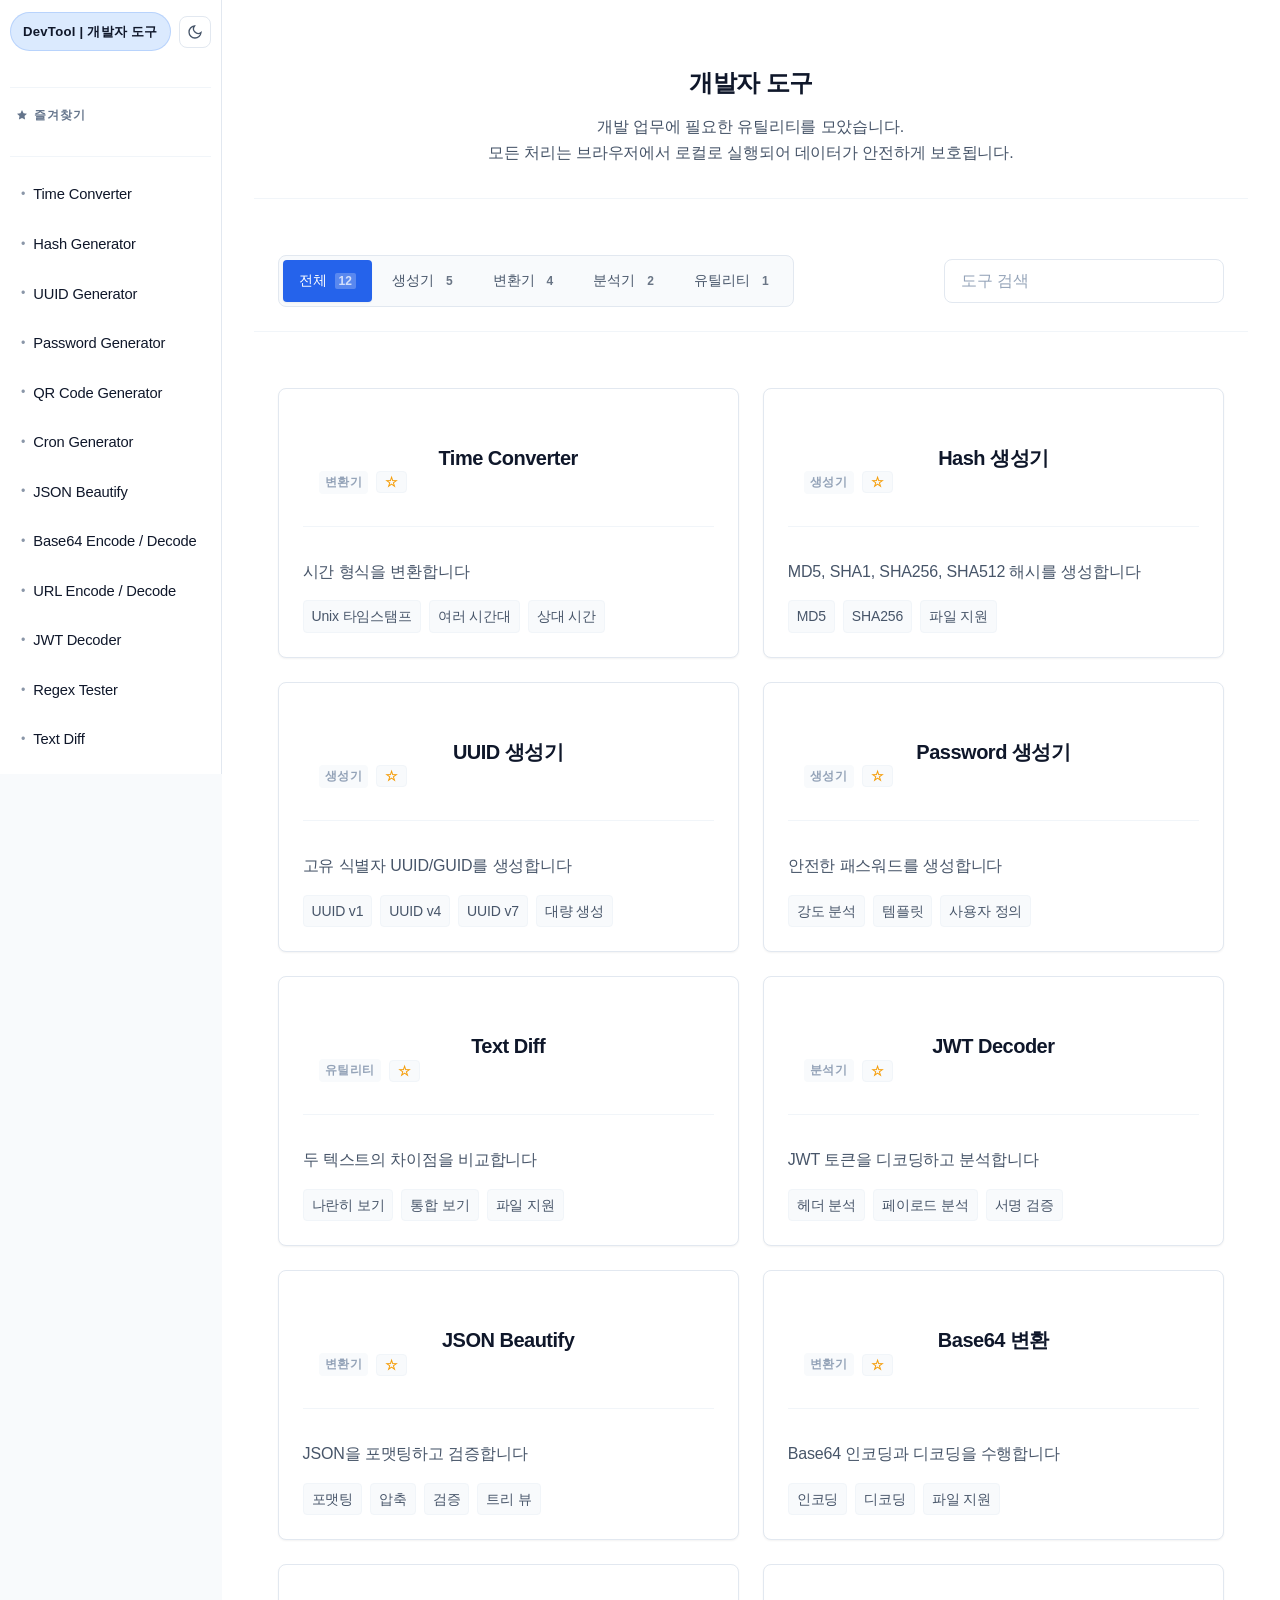
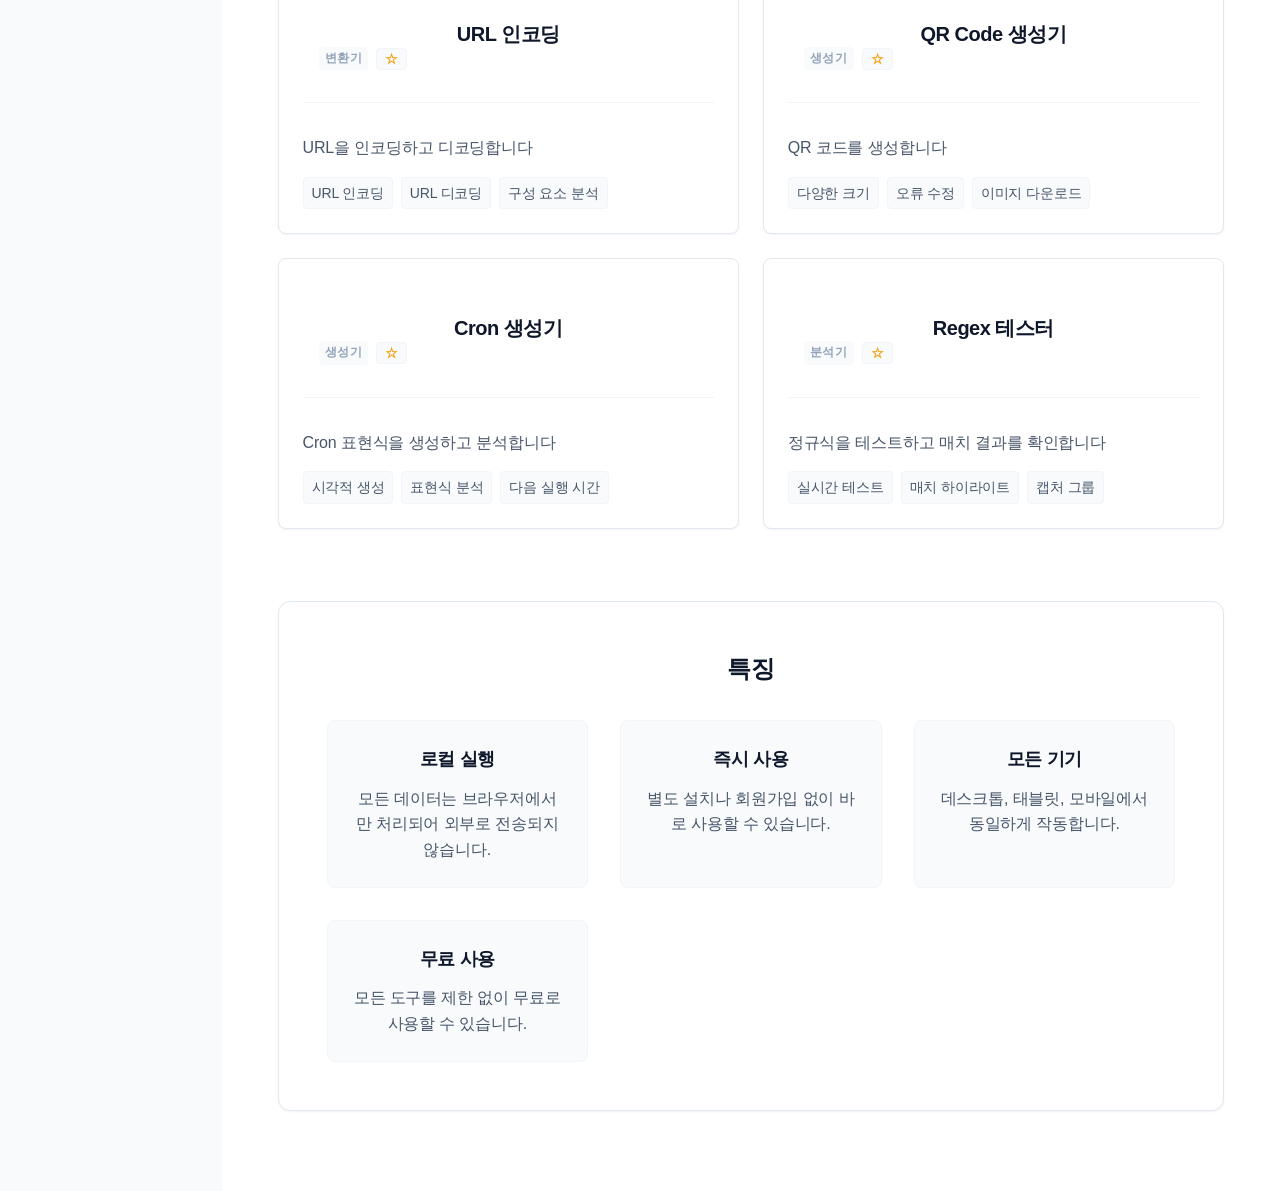
==== commit e51f6829: "광고 제거 css 변경 - 다크모드 추가 즐겨찾기 추가" ====
--- a/index.html
+++ b/index.html
@@ -8,8 +8,6 @@
     <meta name="description" content="시간 변환, JWT 분석, 정규식 테스트 등 개발에 필요한 도구를 한 곳에서 제공합니다.">
     <meta name="robots" content="index, follow">
     <meta name="googlebot" content="index, follow">
-    <script async src="https://pagead2.googlesyndication.com/pagead/js/adsbygoogle.js?client=ca-pub-3980656762326531"
-            crossorigin="anonymous"></script>
   <script type="module" crossorigin src="./assets/index.js"></script>
   <link rel="stylesheet" crossorigin href="./assets/index.css">
 </head>
--- a/assets/index.css
+++ b/assets/index.css
@@ -1 +1 @@
-.nav[data-v-9ee27216]{display:flex;flex-direction:column;gap:14px;padding:12px 10px;background:#fff;border-right:1px solid rgba(15,23,42,.1)}.nav-group[data-v-9ee27216]{display:flex;flex-direction:column;gap:6px}.nav-header[data-v-9ee27216]{margin-bottom:10px}.nav-logo[data-v-9ee27216]{display:inline-flex;align-items:center;justify-content:center;padding:8px 12px;border-radius:999px;font-size:.82rem;font-weight:800;letter-spacing:.02em;background:#3b82f61a;border:1px solid rgba(59,130,246,.22);color:#0f172a}.nav-group--tool[data-v-9ee27216],.nav-group--board[data-v-9ee27216]{margin-top:10px;padding-top:10px;border-top:1px solid rgba(15,23,42,.1)}.nav-group-title[data-v-9ee27216]{font-size:.72rem;letter-spacing:.1em;text-transform:uppercase;color:#0f172a8c;padding:2px 6px;margin-top:2px}.nav-item[data-v-9ee27216]{display:flex;align-items:center;gap:8px;padding:9px 10px;border-radius:10px;color:#0f172adb;text-decoration:none;font-size:.92rem;background:transparent;border:1px solid transparent;transition:background-color .14s ease,border-color .14s ease,color .14s ease,box-shadow .14s ease}.nav-item[data-v-9ee27216]:hover{background:#0f172a0d;border-color:#0f172a1a;color:#0f172a;box-shadow:0 1px #0f172a0f}.nav-item--sub[data-v-9ee27216]{padding-left:14px}.nav-item--active[data-v-9ee27216]{background:#3b82f61f;border-color:#3b82f647;color:#0f172a;box-shadow:0 0 0 2px #3b82f61a inset}.nav-bullet[data-v-9ee27216]{font-size:.78rem;opacity:.75;color:#0f172a8c}.nav-label[data-v-9ee27216]{flex:1;white-space:nowrap;text-overflow:ellipsis;overflow:hidden}.app-root[data-v-b3c7966e]{display:flex;min-height:100vh;background:var(--color-bg-app);color:var(--color-text-primary);font-family:var(--font-family)}.sidebar[data-v-b3c7966e]{flex-shrink:0;position:sticky;top:0;height:100vh;overflow-y:auto}.logo[data-v-b3c7966e]{font-size:var(--text-xl);font-weight:700;margin-bottom:var(--spacing-2xl);color:var(--color-text-primary);letter-spacing:-.025em}.logo[data-v-b3c7966e]:hover{cursor:pointer;color:var(--color-accent);transition:color .2s ease}.main[data-v-b3c7966e]{flex:1;display:flex;flex-direction:column;min-width:0;background:var(--color-bg-main)}.topbar[data-v-b3c7966e]{height:var(--topbar-height);border-bottom:1px solid var(--color-border-light);display:flex;align-items:center;padding:0 var(--spacing-2xl);background:var(--color-bg-main);box-shadow:var(--shadow-sm);z-index:10;position:sticky;top:0}.title[data-v-b3c7966e]{font-weight:600;font-size:var(--text-lg);color:var(--color-text-primary)}.content[data-v-b3c7966e]{padding:var(--spacing-2xl);flex:1;max-width:1400px;margin:0 auto;width:100%}@media(max-width:1024px){.sidebar[data-v-b3c7966e]{width:240px;padding:var(--spacing-lg)}.content[data-v-b3c7966e]{padding:var(--spacing-xl)}}@media(max-width:768px){.app-root[data-v-b3c7966e]{flex-direction:column}.sidebar[data-v-b3c7966e]{width:100%;border-right:none;border-bottom:1px solid var(--color-border);position:relative;height:auto;overflow-y:visible;padding:var(--spacing-lg);box-shadow:none}.content[data-v-b3c7966e]{padding:var(--spacing-lg)}.topbar[data-v-b3c7966e]{padding:0 var(--spacing-lg);position:static}}@media(max-width:480px){.content[data-v-b3c7966e]{padding:var(--spacing-md)}.topbar[data-v-b3c7966e]{padding:0 var(--spacing-md)}.sidebar[data-v-b3c7966e]{padding:var(--spacing-md)}}:root{--white: #ffffff;--gray-50: #f8fafc;--gray-100: #f1f5f9;--gray-200: #e2e8f0;--gray-300: #cbd5e1;--gray-400: #94a3b8;--gray-500: #64748b;--gray-600: #475569;--gray-700: #334155;--gray-800: #1e293b;--gray-900: #0f172a;--black: #000000;--blue-50: #eff6ff;--blue-100: #dbeafe;--blue-500: #3b82f6;--blue-600: #2563eb;--blue-700: #1d4ed8;--green-500: #10b981;--green-600: #059669;--red-500: #ef4444;--red-600: #dc2626;--amber-500: #f59e0b;--color-bg-app: var(--gray-50);--color-bg-sidebar: var(--white);--color-bg-main: var(--white);--color-bg-card: var(--white);--color-bg-hover: var(--gray-100);--color-bg-active: var(--blue-50);--color-border-light: var(--gray-100);--color-border: var(--gray-200);--color-border-strong: var(--gray-300);--color-text-primary: var(--gray-900);--color-text-secondary: var(--gray-600);--color-text-tertiary: var(--gray-500);--color-text-placeholder: var(--gray-400);--color-text-muted: var(--gray-400);--color-accent: var(--blue-600);--color-accent-hover: var(--blue-700);--color-accent-light: var(--blue-100);--color-hover: var(--gray-100);--color-focus: var(--blue-100);--color-active: var(--blue-50);--color-btn-primary-bg: var(--blue-600);--color-btn-primary-hover: var(--blue-700);--color-btn-primary-text: var(--white);--color-btn-secondary-bg: var(--white);--color-btn-secondary-hover: var(--gray-50);--color-btn-secondary-text: var(--gray-700);--color-btn-secondary-border: var(--gray-300);--color-success: var(--green-500);--color-error: var(--red-500);--color-warning: var(--amber-500);--sidebar-width: 280px;--topbar-height: 64px;--border-radius: 8px;--border-radius-sm: 4px;--border-radius-lg: 12px;--spacing-xs: 4px;--spacing-sm: 8px;--spacing-md: 12px;--spacing-lg: 16px;--spacing-xl: 24px;--spacing-2xl: 32px;--spacing-3xl: 48px;--font-family: -apple-system, BlinkMacSystemFont, "Segoe UI", "Roboto", sans-serif;--font-family-mono: ui-monospace, SFMono-Regular, "SF Mono", "Monaco", monospace;--text-xs: .75rem;--text-sm: .875rem;--text-base: 1rem;--text-lg: 1.125rem;--text-xl: 1.25rem;--text-2xl: 1.5rem;--text-3xl: 1.875rem;--shadow-sm: 0 1px 2px 0 rgba(0, 0, 0, .05);--shadow-md: 0 4px 6px -1px rgba(0, 0, 0, .1), 0 2px 4px -1px rgba(0, 0, 0, .06);--shadow-lg: 0 10px 15px -3px rgba(0, 0, 0, .1), 0 4px 6px -2px rgba(0, 0, 0, .05)}*{box-sizing:border-box}body{margin:0;padding:0;background:var(--color-bg-secondary);color:var(--color-text-primary);font-family:var(--font-family);-webkit-font-smoothing:antialiased;-moz-osx-font-smoothing:grayscale;line-height:1.6;letter-spacing:-.01em}html{scroll-behavior:smooth}h1,h2,h3,h4,h5,h6{margin:0;font-weight:700;letter-spacing:-.025em;color:var(--color-text-primary)}p{margin:0;color:var(--color-text-secondary)}button{font-family:inherit;cursor:pointer;border:none;outline:none;transition:all .2s ease}a{color:inherit;text-decoration:none;transition:color .2s ease}input,textarea{font-family:inherit;outline:none;transition:border-color .2s ease}::-webkit-scrollbar{width:6px;height:6px}::-webkit-scrollbar-track{background:transparent}::-webkit-scrollbar-thumb{background:var(--color-border);border-radius:3px}::-webkit-scrollbar-thumb:hover{background:var(--color-border-hover)}.intro-main-container[data-v-16f2bb29]{max-width:none;margin:0;padding:0}.intro-header[data-v-16f2bb29]{text-align:center;margin-bottom:var(--spacing-3xl);padding:var(--spacing-3xl) var(--spacing-xl);background:var(--color-bg-card);border-bottom:1px solid var(--color-border-light)}.intro-title[data-v-16f2bb29]{font-size:var(--text-3xl);font-weight:700;color:var(--color-text-primary);margin-bottom:var(--spacing-lg);letter-spacing:-.025em}.intro-description[data-v-16f2bb29]{font-size:var(--text-lg);color:var(--color-text-secondary);line-height:1.6;max-width:760px;margin:0 auto}.intro-cta[data-v-16f2bb29]{display:flex;justify-content:center;gap:var(--spacing-md);margin-top:var(--spacing-xl);flex-wrap:wrap}.cta-primary[data-v-16f2bb29],.cta-secondary[data-v-16f2bb29]{display:inline-flex;align-items:center;justify-content:center;padding:var(--spacing-md) var(--spacing-lg);border-radius:var(--border-radius);text-decoration:none;font-size:var(--text-sm);font-weight:600;transition:all .2s ease}.cta-primary[data-v-16f2bb29]{background:var(--color-accent);color:var(--white);box-shadow:var(--shadow-sm)}.cta-primary[data-v-16f2bb29]:hover{box-shadow:var(--shadow-md);transform:translateY(-1px)}.cta-secondary[data-v-16f2bb29]{background:var(--color-bg-app);border:1px solid var(--color-border);color:var(--color-text-primary)}.cta-secondary[data-v-16f2bb29]:hover{border-color:var(--color-accent);transform:translateY(-1px)}.intro-section[data-v-16f2bb29]{padding:0 var(--spacing-xl);margin-bottom:var(--spacing-3xl)}.section-head[data-v-16f2bb29]{text-align:center;margin-bottom:var(--spacing-xl)}.section-title[data-v-16f2bb29]{font-size:var(--text-2xl);font-weight:700;color:var(--color-text-primary);margin-bottom:var(--spacing-sm);letter-spacing:-.025em}.section-desc[data-v-16f2bb29]{font-size:var(--text-base);color:var(--color-text-secondary);line-height:1.6;max-width:760px;margin:0 auto}.content-grid[data-v-16f2bb29]{display:grid;grid-template-columns:repeat(auto-fit,minmax(260px,1fr));gap:var(--spacing-xl);padding:var(--spacing-xl)}.content-card[data-v-16f2bb29]{padding:var(--spacing-xl);background:var(--color-bg-card);border:1px solid var(--color-border);border-radius:var(--border-radius);box-shadow:var(--shadow-sm);text-align:left}.content-card h3[data-v-16f2bb29]{font-size:var(--text-lg);font-weight:700;color:var(--color-text-primary);margin:0 0 var(--spacing-sm);letter-spacing:-.025em}.content-card p[data-v-16f2bb29]{color:var(--color-text-secondary);font-size:var(--text-base);line-height:1.6;margin:0}.info-grid[data-v-16f2bb29]{display:grid;grid-template-columns:repeat(auto-fit,minmax(250px,1fr));gap:var(--spacing-2xl);padding:var(--spacing-xl)}.info-card[data-v-16f2bb29]{text-align:center;padding:var(--spacing-xl);background:var(--color-bg-card);border-radius:var(--border-radius);border:1px solid var(--color-border);box-shadow:var(--shadow-sm)}.info-card h3[data-v-16f2bb29]{font-size:var(--text-lg);font-weight:600;color:var(--color-text-primary);margin-bottom:var(--spacing-md);letter-spacing:-.025em}.info-card p[data-v-16f2bb29]{color:var(--color-text-secondary);font-size:var(--text-base);line-height:1.6}.scenario-grid[data-v-16f2bb29]{display:grid;grid-template-columns:repeat(auto-fit,minmax(260px,1fr));gap:var(--spacing-xl);padding:var(--spacing-xl)}.scenario-item[data-v-16f2bb29]{padding:var(--spacing-xl);background:var(--color-bg-card);border:1px solid var(--color-border);border-radius:var(--border-radius);box-shadow:var(--shadow-sm)}.scenario-title[data-v-16f2bb29]{font-size:var(--text-lg);font-weight:700;color:var(--color-text-primary);margin:0 0 var(--spacing-sm);letter-spacing:-.025em}.scenario-desc[data-v-16f2bb29]{color:var(--color-text-secondary);font-size:var(--text-base);line-height:1.6;margin:0}.faq-list[data-v-16f2bb29]{padding:var(--spacing-xl);display:grid;gap:var(--spacing-lg)}.faq-item[data-v-16f2bb29]{padding:var(--spacing-xl);background:var(--color-bg-card);border:1px solid var(--color-border);border-radius:var(--border-radius);box-shadow:var(--shadow-sm)}.faq-question[data-v-16f2bb29]{cursor:pointer;font-size:var(--text-base);font-weight:700;color:var(--color-text-primary)}.faq-answer[data-v-16f2bb29]{margin-top:var(--spacing-md);color:var(--color-text-secondary);line-height:1.6;font-size:var(--text-base)}.intro-footer[data-v-16f2bb29]{text-align:center;margin-top:var(--spacing-3xl);padding:var(--spacing-3xl) var(--spacing-xl);background:var(--color-bg-card);border-top:1px solid var(--color-border-light)}.footer-text[data-v-16f2bb29]{color:var(--color-text-secondary);margin:0 0 var(--spacing-md);line-height:1.6}.footer-link[data-v-16f2bb29]{display:inline-flex;align-items:center;justify-content:center;padding:var(--spacing-md) var(--spacing-lg);border-radius:var(--border-radius);text-decoration:none;font-size:var(--text-sm);font-weight:600;color:var(--white);background:var(--color-accent);box-shadow:var(--shadow-sm);transition:all .2s ease}.footer-link[data-v-16f2bb29]:hover{box-shadow:var(--shadow-md);transform:translateY(-1px)}@media(max-width:768px){.intro-header[data-v-16f2bb29]{padding:var(--spacing-2xl) var(--spacing-lg)}.intro-title[data-v-16f2bb29]{font-size:var(--text-2xl)}.content-grid[data-v-16f2bb29],.info-grid[data-v-16f2bb29],.scenario-grid[data-v-16f2bb29],.faq-list[data-v-16f2bb29]{padding:var(--spacing-lg)}}.time-converter-container[data-v-be9a8b14]{max-width:none;margin:0;padding:0}.tool-header[data-v-be9a8b14]{text-align:center;margin-bottom:var(--spacing-3xl);padding:var(--spacing-3xl) var(--spacing-xl);background:var(--color-bg-card);border-bottom:1px solid var(--color-border-light)}.tool-title[data-v-be9a8b14]{font-size:var(--text-3xl);font-weight:700;color:var(--color-text-primary);margin-bottom:var(--spacing-lg);letter-spacing:-.025em}.tool-description[data-v-be9a8b14]{font-size:var(--text-lg);color:var(--color-text-secondary);line-height:1.6;max-width:600px;margin:0 auto}.tool-card[data-v-be9a8b14]{background:var(--color-bg-card);border:1px solid var(--color-border);border-radius:var(--border-radius);margin:var(--spacing-xl);box-shadow:var(--shadow-sm);overflow:hidden}.card-title[data-v-be9a8b14]{font-size:var(--text-xl);font-weight:700;color:var(--color-text-primary);margin:0;padding:var(--spacing-xl) var(--spacing-xl) 0;letter-spacing:-.025em}.card-content[data-v-be9a8b14]{padding:var(--spacing-lg) var(--spacing-xl) var(--spacing-xl)}.result-table[data-v-be9a8b14]{width:100%;border-collapse:collapse;margin-top:var(--spacing-lg);font-size:var(--text-base)}.result-table th[data-v-be9a8b14],.result-table td[data-v-be9a8b14]{border-bottom:1px solid var(--color-border-light);padding:var(--spacing-md) var(--spacing-sm);text-align:left;vertical-align:top}.result-table th[data-v-be9a8b14]{width:200px;font-weight:600;color:var(--color-text-secondary);font-size:var(--text-sm)}.code-cell[data-v-be9a8b14]{display:flex;align-items:center;gap:var(--spacing-sm)}.code-text[data-v-be9a8b14]{flex:1;font-family:ui-monospace,SFMono-Regular,Menlo,Monaco,Consolas,Liberation Mono,Courier New,monospace;font-size:var(--text-sm);word-break:break-all;color:var(--color-text-primary);background:var(--color-bg-app);padding:var(--spacing-xs) var(--spacing-sm);border-radius:var(--border-radius-sm);border:1px solid var(--color-border-light)}.copy-btn[data-v-be9a8b14]{border:none;background:var(--color-bg-app);cursor:pointer;padding:var(--spacing-sm);display:inline-flex;align-items:center;justify-content:center;border-radius:var(--border-radius-sm);border:1px solid var(--color-border);transition:all .2s ease}.copy-btn svg[data-v-be9a8b14]{width:16px;height:16px;fill:var(--color-text-secondary)}.copy-btn[data-v-be9a8b14]:hover{background:var(--color-hover);border-color:var(--color-accent)}.copy-btn:hover svg[data-v-be9a8b14]{fill:var(--color-text-primary)}.copy-btn[data-v-be9a8b14]:disabled{cursor:not-allowed;opacity:.4}.input-field[data-v-be9a8b14]{width:100%;padding:var(--spacing-md) var(--spacing-lg);background:var(--color-bg-app);border:1px solid var(--color-border);border-radius:var(--border-radius);color:var(--color-text-primary);font-size:var(--text-base);transition:all .2s ease}.input-field[data-v-be9a8b14]:focus{outline:none;border-color:var(--color-accent);box-shadow:0 0 0 3px var(--color-accent-light)}.input-field[data-v-be9a8b14]::placeholder{color:var(--color-text-placeholder)}.helper-text[data-v-be9a8b14]{font-size:var(--text-sm);color:var(--color-text-secondary);margin-top:var(--spacing-sm);line-height:1.5}.error-text[data-v-be9a8b14]{font-size:var(--text-sm);color:var(--color-danger);margin-top:var(--spacing-sm)}.info-card[data-v-be9a8b14]{background:var(--color-bg-card);border:1px solid var(--color-border)}.info-grid[data-v-be9a8b14]{display:grid;grid-template-columns:1fr 1fr;gap:var(--spacing-2xl);margin-bottom:var(--spacing-2xl)}.info-section h4[data-v-be9a8b14]{font-size:var(--text-lg);font-weight:600;color:var(--color-text-primary);margin-bottom:var(--spacing-md);letter-spacing:-.025em}.info-list[data-v-be9a8b14]{margin:0;padding-left:var(--spacing-lg);font-size:var(--text-sm);color:var(--color-text-secondary);line-height:1.6}.info-list li[data-v-be9a8b14]{margin-bottom:var(--spacing-sm)}.info-list code[data-v-be9a8b14]{background:var(--color-bg-app);color:var(--color-text-primary);padding:2px 4px;border-radius:3px;font-size:var(--text-xs);border:1px solid var(--color-border-light)}.info-description[data-v-be9a8b14]{padding:var(--spacing-lg);background:var(--color-bg-app);border-radius:var(--border-radius);border:1px solid var(--color-border-light)}.info-description p[data-v-be9a8b14]{margin:0;font-size:var(--text-base);color:var(--color-text-secondary);line-height:1.6}.toast[data-v-be9a8b14]{position:fixed;right:var(--spacing-lg);bottom:var(--spacing-lg);background:var(--color-bg-card);border:1px solid var(--color-border);color:var(--color-text-primary);padding:var(--spacing-md) var(--spacing-lg);border-radius:var(--border-radius);font-size:var(--text-sm);z-index:1000;box-shadow:var(--shadow-md)}@media(max-width:768px){.tool-header[data-v-be9a8b14]{padding:var(--spacing-2xl) var(--spacing-lg)}.tool-title[data-v-be9a8b14]{font-size:var(--text-2xl)}.tool-card[data-v-be9a8b14]{margin:var(--spacing-lg)}.result-table th[data-v-be9a8b14]{width:150px;font-size:var(--text-xs)}.result-table th[data-v-be9a8b14],.result-table td[data-v-be9a8b14]{padding:var(--spacing-sm) var(--spacing-xs)}.info-grid[data-v-be9a8b14]{grid-template-columns:1fr;gap:var(--spacing-xl)}}@media(max-width:480px){.tool-header[data-v-be9a8b14]{padding:var(--spacing-xl) var(--spacing-md)}.tool-card[data-v-be9a8b14]{margin:var(--spacing-md)}.card-title[data-v-be9a8b14]{padding:var(--spacing-lg) var(--spacing-lg) 0}.card-content[data-v-be9a8b14]{padding:var(--spacing-md) var(--spacing-lg) var(--spacing-lg)}.result-table th[data-v-be9a8b14]{width:120px}.code-text[data-v-be9a8b14]{font-size:var(--text-xs)}.copy-btn[data-v-be9a8b14]{padding:var(--spacing-xs)}.copy-btn svg[data-v-be9a8b14]{width:14px;height:14px}}.jwt-decoder-container[data-v-2eab6816]{max-width:none;margin:0;padding:0}.tool-header[data-v-2eab6816]{text-align:center;margin-bottom:var(--spacing-3xl);padding:var(--spacing-3xl) var(--spacing-xl);background:var(--color-bg-card);border-bottom:1px solid var(--color-border-light)}.tool-title[data-v-2eab6816]{font-size:var(--text-3xl);font-weight:700;color:var(--color-text-primary);margin-bottom:var(--spacing-lg);letter-spacing:-.025em}.tool-description[data-v-2eab6816]{font-size:var(--text-lg);color:var(--color-text-secondary);line-height:1.6;max-width:600px;margin:0 auto}.tool-card[data-v-2eab6816]{background:var(--color-bg-card);border:1px solid var(--color-border);border-radius:var(--border-radius);margin:var(--spacing-xl);box-shadow:var(--shadow-sm);overflow:hidden}.card-title[data-v-2eab6816]{font-size:var(--text-xl);font-weight:700;color:var(--color-text-primary);margin:0;padding:var(--spacing-xl) var(--spacing-xl) 0;letter-spacing:-.025em}.card-content[data-v-2eab6816]{padding:var(--spacing-lg) var(--spacing-xl) var(--spacing-xl)}.input-section[data-v-2eab6816]{display:flex;flex-direction:column;gap:var(--spacing-md)}.input-label[data-v-2eab6816]{font-size:var(--text-base);font-weight:600;color:var(--color-text-primary)}.token-textarea[data-v-2eab6816]{width:100%;min-height:120px;padding:var(--spacing-md);background:var(--color-bg-app);border:1px solid var(--color-border);border-radius:var(--border-radius);color:var(--color-text-primary);font-size:var(--text-base);font-family:ui-monospace,SFMono-Regular,Menlo,Monaco,Consolas,Liberation Mono,Courier New,monospace;resize:vertical;transition:all .2s ease;line-height:1.5}.token-textarea[data-v-2eab6816]:focus{outline:none;border-color:var(--color-accent);box-shadow:0 0 0 3px var(--color-accent-light)}.token-textarea[data-v-2eab6816]::placeholder{color:var(--color-text-placeholder)}.helper-text[data-v-2eab6816]{font-size:var(--text-sm);color:var(--color-text-secondary);line-height:1.5}.error-card[data-v-2eab6816]{border-color:var(--color-danger);background:#ef44440d}.error-message[data-v-2eab6816]{color:var(--color-danger);font-size:var(--text-base)}.results-grid[data-v-2eab6816]{display:grid;grid-template-columns:repeat(auto-fit,minmax(400px,1fr));gap:var(--spacing-xl);margin:0 var(--spacing-xl)}.result-card[data-v-2eab6816]{margin:0}.json-view[data-v-2eab6816]{font-family:ui-monospace,SFMono-Regular,Menlo,Monaco,Consolas,Liberation Mono,Courier New,monospace;font-size:var(--text-sm);background:var(--color-bg-app);color:var(--color-text-primary);max-height:300px;overflow:auto;padding:var(--spacing-md);border-radius:var(--border-radius);border:1px solid var(--color-border-light);white-space:pre-wrap;line-height:1.5;margin-bottom:var(--spacing-lg)}.exp-info[data-v-2eab6816]{background:var(--color-bg-app);border:1px solid var(--color-border-light);border-radius:var(--border-radius);padding:var(--spacing-md)}.exp-row[data-v-2eab6816]{display:flex;justify-content:space-between;align-items:center;margin-bottom:var(--spacing-sm)}.exp-row[data-v-2eab6816]:last-child{margin-bottom:0}.exp-label[data-v-2eab6816]{font-size:var(--text-sm);font-weight:600;color:var(--color-text-secondary)}.exp-value[data-v-2eab6816]{font-size:var(--text-sm);color:var(--color-text-primary);font-family:ui-monospace,SFMono-Regular,Menlo,Monaco,Consolas,Liberation Mono,Courier New,monospace}.exp-status[data-v-2eab6816]{font-size:var(--text-sm);font-weight:600;padding:var(--spacing-xs) var(--spacing-sm);border-radius:var(--border-radius-sm)}.exp-status.expired[data-v-2eab6816]{color:var(--color-danger);background:#ef44441a}.exp-status.valid[data-v-2eab6816]{color:var(--color-success);background:#10b9811a}.info-card[data-v-2eab6816]{background:var(--color-bg-card);border:1px solid var(--color-border)}.info-description[data-v-2eab6816]{padding:var(--spacing-lg);background:var(--color-bg-app);border-radius:var(--border-radius);border:1px solid var(--color-border-light);margin-bottom:var(--spacing-2xl)}.info-description p[data-v-2eab6816]{margin:0;font-size:var(--text-base);color:var(--color-text-secondary);line-height:1.6}.info-description code[data-v-2eab6816]{background:var(--color-bg-card);color:var(--color-text-primary);padding:2px 4px;border-radius:3px;font-size:var(--text-xs);border:1px solid var(--color-border-light)}.info-grid[data-v-2eab6816]{display:grid;grid-template-columns:1fr 1fr;gap:var(--spacing-2xl)}.info-section h4[data-v-2eab6816]{font-size:var(--text-lg);font-weight:600;color:var(--color-text-primary);margin-bottom:var(--spacing-md);letter-spacing:-.025em}.info-list[data-v-2eab6816]{margin:0;padding-left:var(--spacing-lg);font-size:var(--text-sm);color:var(--color-text-secondary);line-height:1.6}.info-list li[data-v-2eab6816]{margin-bottom:var(--spacing-sm)}.info-list code[data-v-2eab6816]{background:var(--color-bg-app);color:var(--color-text-primary);padding:2px 4px;border-radius:3px;font-size:var(--text-xs);border:1px solid var(--color-border-light)}@media(max-width:768px){.tool-header[data-v-2eab6816]{padding:var(--spacing-2xl) var(--spacing-lg)}.tool-title[data-v-2eab6816]{font-size:var(--text-2xl)}.tool-card[data-v-2eab6816]{margin:var(--spacing-lg)}.results-grid[data-v-2eab6816]{grid-template-columns:1fr;margin:0 var(--spacing-lg)}.info-grid[data-v-2eab6816]{grid-template-columns:1fr;gap:var(--spacing-xl)}}@media(max-width:480px){.tool-header[data-v-2eab6816]{padding:var(--spacing-xl) var(--spacing-md)}.tool-card[data-v-2eab6816]{margin:var(--spacing-md)}.card-title[data-v-2eab6816]{padding:var(--spacing-lg) var(--spacing-lg) 0}.card-content[data-v-2eab6816]{padding:var(--spacing-md) var(--spacing-lg) var(--spacing-lg)}.results-grid[data-v-2eab6816]{margin:0 var(--spacing-md)}.token-textarea[data-v-2eab6816]{min-height:100px;font-size:var(--text-sm)}.json-view[data-v-2eab6816]{font-size:var(--text-xs);max-height:200px}}.cron-generator-container[data-v-b11ff18c]{max-width:none;margin:0;padding:0}.tool-header[data-v-b11ff18c]{text-align:center;margin-bottom:var(--spacing-3xl);padding:var(--spacing-3xl) var(--spacing-xl);background:var(--color-bg-card);border-bottom:1px solid var(--color-border-light)}.tool-title[data-v-b11ff18c]{font-size:var(--text-3xl);font-weight:700;color:var(--color-text-primary);margin-bottom:var(--spacing-lg);letter-spacing:-.025em}.tool-description[data-v-b11ff18c]{font-size:var(--text-lg);color:var(--color-text-secondary);line-height:1.6;max-width:600px;margin:0 auto}.tool-card[data-v-b11ff18c]{background:var(--color-bg-card);border:1px solid var(--color-border);border-radius:var(--border-radius);margin:var(--spacing-xl);box-shadow:var(--shadow-sm);overflow:hidden}.card-title[data-v-b11ff18c]{font-size:var(--text-xl);font-weight:700;color:var(--color-text-primary);margin:0;padding:var(--spacing-xl) var(--spacing-xl) 0;letter-spacing:-.025em}.card-content[data-v-b11ff18c]{padding:var(--spacing-lg) var(--spacing-xl) var(--spacing-xl)}.form-section[data-v-b11ff18c]{margin-bottom:var(--spacing-xl)}.form-section[data-v-b11ff18c]:last-child{margin-bottom:0}.form-label[data-v-b11ff18c]{display:block;font-size:var(--text-base);font-weight:600;color:var(--color-text-primary);margin-bottom:var(--spacing-sm)}.form-helper[data-v-b11ff18c]{display:block;font-size:var(--text-sm);font-weight:400;color:var(--color-text-secondary);margin-top:var(--spacing-xs)}.form-select[data-v-b11ff18c]{width:100%;padding:var(--spacing-md) var(--spacing-lg);background:var(--color-bg-app);border:1px solid var(--color-border);border-radius:var(--border-radius);color:var(--color-text-primary);font-size:var(--text-base);transition:all .2s ease}.form-select[data-v-b11ff18c]:focus{outline:none;border-color:var(--color-accent);box-shadow:0 0 0 3px var(--color-accent-light)}.form-select-small[data-v-b11ff18c]{padding:var(--spacing-sm) var(--spacing-md);background:var(--color-bg-app);border:1px solid var(--color-border);border-radius:var(--border-radius);color:var(--color-text-primary);font-size:var(--text-sm);transition:all .2s ease}.form-select-small[data-v-b11ff18c]:focus{outline:none;border-color:var(--color-accent);box-shadow:0 0 0 3px var(--color-accent-light)}.form-select-multiple[data-v-b11ff18c]{width:100%;padding:var(--spacing-md);background:var(--color-bg-app);border:1px solid var(--color-border);border-radius:var(--border-radius);color:var(--color-text-primary);font-size:var(--text-base);transition:all .2s ease}.form-select-multiple[data-v-b11ff18c]:focus{outline:none;border-color:var(--color-accent);box-shadow:0 0 0 3px var(--color-accent-light)}.form-input[data-v-b11ff18c]{width:100%;padding:var(--spacing-md) var(--spacing-lg);background:var(--color-bg-app);border:1px solid var(--color-border);border-radius:var(--border-radius);color:var(--color-text-primary);font-size:var(--text-base);transition:all .2s ease}.form-input[data-v-b11ff18c]:focus{outline:none;border-color:var(--color-accent);box-shadow:0 0 0 3px var(--color-accent-light)}.form-input[data-v-b11ff18c]::placeholder{color:var(--color-text-placeholder)}.form-input-small[data-v-b11ff18c]{width:80px;padding:var(--spacing-sm) var(--spacing-md);background:var(--color-bg-app);border:1px solid var(--color-border);border-radius:var(--border-radius);color:var(--color-text-primary);font-size:var(--text-sm);text-align:center;transition:all .2s ease}.form-input-small[data-v-b11ff18c]:focus{outline:none;border-color:var(--color-accent);box-shadow:0 0 0 3px var(--color-accent-light)}.form-inline[data-v-b11ff18c]{display:flex;align-items:center;gap:var(--spacing-md);flex-wrap:wrap;margin-bottom:var(--spacing-lg)}.form-text[data-v-b11ff18c]{font-size:var(--text-sm);color:var(--color-text-secondary)}.result-section[data-v-b11ff18c]{display:flex;flex-direction:column;gap:var(--spacing-lg)}.cron-result[data-v-b11ff18c]{background:var(--color-bg-app);border:1px solid var(--color-border-light);border-radius:var(--border-radius);padding:var(--spacing-lg)}.cron-expression[data-v-b11ff18c]{display:flex;align-items:center;gap:var(--spacing-md)}.cron-code[data-v-b11ff18c]{flex:1;font-family:ui-monospace,SFMono-Regular,Menlo,Monaco,Consolas,Liberation Mono,Courier New,monospace;font-size:var(--text-lg);color:var(--color-text-primary);background:var(--color-bg-card);padding:var(--spacing-md) var(--spacing-lg);border-radius:var(--border-radius);border:1px solid var(--color-border);font-weight:600}.copy-btn[data-v-b11ff18c]{border:none;background:var(--color-bg-app);cursor:pointer;padding:var(--spacing-sm);display:inline-flex;align-items:center;justify-content:center;border-radius:var(--border-radius-sm);border:1px solid var(--color-border);transition:all .2s ease}.copy-btn svg[data-v-b11ff18c]{width:16px;height:16px;fill:var(--color-text-secondary)}.copy-btn[data-v-b11ff18c]:hover{background:var(--color-hover);border-color:var(--color-accent)}.copy-btn:hover svg[data-v-b11ff18c]{fill:var(--color-text-primary)}.copy-btn[data-v-b11ff18c]:disabled{cursor:not-allowed;opacity:.4}.result-info[data-v-b11ff18c]{display:flex;flex-direction:column;gap:var(--spacing-sm)}.result-format[data-v-b11ff18c]{font-size:var(--text-sm);color:var(--color-text-secondary);font-family:ui-monospace,SFMono-Regular,Menlo,Monaco,Consolas,Liberation Mono,Courier New,monospace;margin:0}.result-description[data-v-b11ff18c]{font-size:var(--text-base);color:var(--color-text-primary);font-weight:500;margin:0}.info-card[data-v-b11ff18c]{background:var(--color-bg-card);border:1px solid var(--color-border)}.info-text[data-v-b11ff18c]{font-size:var(--text-base);color:var(--color-text-secondary);line-height:1.6;margin-bottom:var(--spacing-lg);padding:var(--spacing-lg);background:var(--color-bg-app);border-radius:var(--border-radius);border:1px solid var(--color-border-light)}.info-subtitle[data-v-b11ff18c]{font-size:var(--text-lg);font-weight:600;color:var(--color-text-primary);margin:var(--spacing-xl) 0 var(--spacing-md);letter-spacing:-.025em}.info-subtitle[data-v-b11ff18c]:first-of-type{margin-top:0}.info-list[data-v-b11ff18c]{margin:0 0 var(--spacing-lg);padding-left:var(--spacing-lg);font-size:var(--text-sm);color:var(--color-text-secondary);line-height:1.6}.info-list li[data-v-b11ff18c]{margin-bottom:var(--spacing-sm)}.info-list code[data-v-b11ff18c]{background:var(--color-bg-app);color:var(--color-text-primary);padding:2px 4px;border-radius:3px;font-size:var(--text-xs);border:1px solid var(--color-border-light)}.info-hint[data-v-b11ff18c]{font-size:var(--text-sm);color:var(--color-text-secondary);margin:var(--spacing-md) 0 var(--spacing-lg);padding:var(--spacing-md);background:var(--color-bg-app);border-radius:var(--border-radius);border:1px solid var(--color-border-light)}.info-hint code[data-v-b11ff18c]{background:var(--color-bg-card);color:var(--color-text-primary);padding:2px 4px;border-radius:3px;font-size:var(--text-xs);border:1px solid var(--color-border-light)}.toast[data-v-b11ff18c]{position:fixed;right:var(--spacing-lg);bottom:var(--spacing-lg);background:var(--color-bg-card);border:1px solid var(--color-border);color:var(--color-text-primary);padding:var(--spacing-md) var(--spacing-lg);border-radius:var(--border-radius);font-size:var(--text-sm);z-index:1000;box-shadow:var(--shadow-md)}@media(max-width:768px){.tool-header[data-v-b11ff18c]{padding:var(--spacing-2xl) var(--spacing-lg)}.tool-title[data-v-b11ff18c]{font-size:var(--text-2xl)}.tool-card[data-v-b11ff18c]{margin:var(--spacing-lg)}.form-inline[data-v-b11ff18c]{flex-direction:column;align-items:flex-start;gap:var(--spacing-sm)}.form-input-small[data-v-b11ff18c]{width:100%;max-width:120px}.cron-expression[data-v-b11ff18c]{flex-direction:column;align-items:stretch;gap:var(--spacing-md)}.cron-code[data-v-b11ff18c]{font-size:var(--text-base)}}@media(max-width:480px){.tool-header[data-v-b11ff18c]{padding:var(--spacing-xl) var(--spacing-md)}.tool-card[data-v-b11ff18c]{margin:var(--spacing-md)}.card-title[data-v-b11ff18c]{padding:var(--spacing-lg) var(--spacing-lg) 0}.card-content[data-v-b11ff18c]{padding:var(--spacing-md) var(--spacing-lg) var(--spacing-lg)}.form-inline[data-v-b11ff18c]{gap:var(--spacing-xs)}.form-input-small[data-v-b11ff18c]{max-width:100px}.cron-code[data-v-b11ff18c]{font-size:var(--text-sm);padding:var(--spacing-sm) var(--spacing-md)}.copy-btn[data-v-b11ff18c]{padding:var(--spacing-xs)}.copy-btn svg[data-v-b11ff18c]{width:14px;height:14px}}.regex-tester-container[data-v-b3954efc]{max-width:none;margin:0;padding:0}.tool-header[data-v-b3954efc]{text-align:center;margin-bottom:var(--spacing-3xl);padding:var(--spacing-3xl) var(--spacing-xl);background:var(--color-bg-card);border-bottom:1px solid var(--color-border-light)}.tool-title[data-v-b3954efc]{font-size:var(--text-3xl);font-weight:700;color:var(--color-text-primary);margin-bottom:var(--spacing-lg);letter-spacing:-.025em}.tool-description[data-v-b3954efc]{font-size:var(--text-lg);color:var(--color-text-secondary);line-height:1.6;max-width:600px;margin:0 auto}.tool-card[data-v-b3954efc]{background:var(--color-bg-card);border:1px solid var(--color-border);border-radius:var(--border-radius);margin:var(--spacing-xl);box-shadow:var(--shadow-sm);overflow:hidden}.card-title[data-v-b3954efc]{font-size:var(--text-xl);font-weight:700;color:var(--color-text-primary);margin:0;padding:var(--spacing-xl) var(--spacing-xl) 0;letter-spacing:-.025em}.card-content[data-v-b3954efc]{padding:var(--spacing-lg) var(--spacing-xl) var(--spacing-xl)}.pattern-section[data-v-b3954efc]{margin-bottom:var(--spacing-2xl)}.pattern-inputs[data-v-b3954efc]{display:flex;gap:var(--spacing-lg);margin-bottom:var(--spacing-md)}.input-group[data-v-b3954efc]{flex:1;display:flex;flex-direction:column;gap:var(--spacing-sm)}.flags-group[data-v-b3954efc]{flex:0 0 120px}.input-label[data-v-b3954efc]{font-size:var(--text-base);font-weight:600;color:var(--color-text-primary)}.pattern-input[data-v-b3954efc]{width:100%;padding:var(--spacing-md) var(--spacing-lg);background:var(--color-bg-app);border:1px solid var(--color-border);border-radius:var(--border-radius);color:var(--color-text-primary);font-size:var(--text-base);font-family:ui-monospace,SFMono-Regular,Menlo,Monaco,Consolas,Liberation Mono,Courier New,monospace;transition:all .2s ease}.pattern-input[data-v-b3954efc]:focus{outline:none;border-color:var(--color-accent);box-shadow:0 0 0 3px var(--color-accent-light)}.pattern-input[data-v-b3954efc]::placeholder{color:var(--color-text-placeholder)}.flags-input[data-v-b3954efc]{width:100%;padding:var(--spacing-md);background:var(--color-bg-app);border:1px solid var(--color-border);border-radius:var(--border-radius);color:var(--color-text-primary);font-size:var(--text-base);font-family:ui-monospace,SFMono-Regular,Menlo,Monaco,Consolas,Liberation Mono,Courier New,monospace;text-align:center;transition:all .2s ease}.flags-input[data-v-b3954efc]:focus{outline:none;border-color:var(--color-accent);box-shadow:0 0 0 3px var(--color-accent-light)}.flags-input[data-v-b3954efc]::placeholder{color:var(--color-text-placeholder)}.helper-text[data-v-b3954efc]{font-size:var(--text-sm);color:var(--color-text-secondary);line-height:1.5}.helper-text code[data-v-b3954efc]{background:var(--color-bg-app);color:var(--color-text-primary);padding:2px 4px;border-radius:3px;font-size:var(--text-xs);border:1px solid var(--color-border-light)}.text-section[data-v-b3954efc]{margin-bottom:var(--spacing-xl)}.test-textarea[data-v-b3954efc]{width:100%;min-height:150px;padding:var(--spacing-md);background:var(--color-bg-app);border:1px solid var(--color-border);border-radius:var(--border-radius);color:var(--color-text-primary);font-size:var(--text-base);font-family:ui-monospace,SFMono-Regular,Menlo,Monaco,Consolas,Liberation Mono,Courier New,monospace;resize:vertical;transition:all .2s ease;line-height:1.5;margin-top:var(--spacing-sm)}.test-textarea[data-v-b3954efc]:focus{outline:none;border-color:var(--color-accent);box-shadow:0 0 0 3px var(--color-accent-light)}.test-textarea[data-v-b3954efc]::placeholder{color:var(--color-text-placeholder)}.action-section[data-v-b3954efc]{margin-bottom:var(--spacing-lg)}.test-btn[data-v-b3954efc]{display:inline-flex;align-items:center;gap:var(--spacing-sm);padding:var(--spacing-md) var(--spacing-lg);background:var(--color-accent);color:var(--white);border:none;border-radius:var(--border-radius);font-size:var(--text-base);font-weight:600;cursor:pointer;transition:all .2s ease;box-shadow:var(--shadow-sm)}.test-btn[data-v-b3954efc]:hover{background:var(--color-accent-dark);box-shadow:var(--shadow-md);transform:translateY(-1px)}.btn-icon[data-v-b3954efc]{width:16px;height:16px;fill:currentColor}.error-message[data-v-b3954efc]{background:#ef44441a;border:1px solid var(--color-danger);border-radius:var(--border-radius);padding:var(--spacing-md);color:var(--color-danger);font-size:var(--text-sm)}.results-section[data-v-b3954efc]{display:flex;flex-direction:column;gap:var(--spacing-lg)}.results-header[data-v-b3954efc]{display:flex;justify-content:space-between;align-items:center}.results-count[data-v-b3954efc]{font-size:var(--text-base);font-weight:600;color:var(--color-text-primary)}.matches-list[data-v-b3954efc]{display:flex;flex-direction:column;gap:var(--spacing-sm)}.match-item[data-v-b3954efc]{display:flex;align-items:center;gap:var(--spacing-md);padding:var(--spacing-sm) var(--spacing-md);background:var(--color-bg-app);border:1px solid var(--color-border-light);border-radius:var(--border-radius)}.match-index[data-v-b3954efc]{font-size:var(--text-sm);font-weight:600;color:var(--color-text-secondary);min-width:24px}.match-text[data-v-b3954efc]{flex:1;font-family:ui-monospace,SFMono-Regular,Menlo,Monaco,Consolas,Liberation Mono,Courier New,monospace;font-size:var(--text-sm);color:var(--color-text-primary);background:var(--color-bg-card);padding:var(--spacing-xs) var(--spacing-sm);border-radius:var(--border-radius-sm);border:1px solid var(--color-border-light);white-space:pre-wrap;word-break:break-all}.no-matches[data-v-b3954efc],.empty-state[data-v-b3954efc]{display:flex;flex-direction:column;align-items:center;gap:var(--spacing-md);padding:var(--spacing-2xl);color:var(--color-text-secondary);text-align:center}.no-match-icon[data-v-b3954efc]{width:48px;height:48px;stroke:var(--color-text-muted);stroke-width:2;fill:none}.no-matches p[data-v-b3954efc],.empty-state p[data-v-b3954efc]{margin:0;font-size:var(--text-base)}.info-card[data-v-b3954efc]{background:var(--color-bg-card);border:1px solid var(--color-border)}.info-description[data-v-b3954efc]{padding:var(--spacing-lg);background:var(--color-bg-app);border-radius:var(--border-radius);border:1px solid var(--color-border-light);margin-bottom:var(--spacing-2xl)}.info-description p[data-v-b3954efc]{margin:0;font-size:var(--text-base);color:var(--color-text-secondary);line-height:1.6}.info-grid[data-v-b3954efc]{display:grid;grid-template-columns:repeat(2,1fr);gap:var(--spacing-2xl)}.info-section h4[data-v-b3954efc]{font-size:var(--text-lg);font-weight:600;color:var(--color-text-primary);margin-bottom:var(--spacing-md);letter-spacing:-.025em}.info-list[data-v-b3954efc]{margin:0;padding-left:var(--spacing-lg);font-size:var(--text-sm);color:var(--color-text-secondary);line-height:1.6}.info-list li[data-v-b3954efc]{margin-bottom:var(--spacing-sm)}.info-list code[data-v-b3954efc]{background:var(--color-bg-app);color:var(--color-text-primary);padding:2px 4px;border-radius:3px;font-size:var(--text-xs);border:1px solid var(--color-border-light)}@media(max-width:768px){.tool-header[data-v-b3954efc]{padding:var(--spacing-2xl) var(--spacing-lg)}.tool-title[data-v-b3954efc]{font-size:var(--text-2xl)}.tool-card[data-v-b3954efc]{margin:var(--spacing-lg)}.pattern-inputs[data-v-b3954efc]{flex-direction:column;gap:var(--spacing-md)}.flags-group[data-v-b3954efc]{flex:1}.info-grid[data-v-b3954efc]{grid-template-columns:1fr;gap:var(--spacing-xl)}}@media(max-width:480px){.tool-header[data-v-b3954efc]{padding:var(--spacing-xl) var(--spacing-md)}.tool-card[data-v-b3954efc]{margin:var(--spacing-md)}.card-title[data-v-b3954efc]{padding:var(--spacing-lg) var(--spacing-lg) 0}.card-content[data-v-b3954efc]{padding:var(--spacing-md) var(--spacing-lg) var(--spacing-lg)}.test-textarea[data-v-b3954efc]{min-height:120px;font-size:var(--text-sm)}.pattern-input[data-v-b3954efc],.flags-input[data-v-b3954efc]{font-size:var(--text-sm)}.match-text[data-v-b3954efc]{font-size:var(--text-xs)}}.json-beautify-container[data-v-f141d328]{max-width:none;margin:0;padding:0}.tool-header[data-v-f141d328]{text-align:center;margin-bottom:var(--spacing-3xl);padding:var(--spacing-3xl) var(--spacing-xl);background:var(--color-bg-card);border-bottom:1px solid var(--color-border-light)}.tool-title[data-v-f141d328]{font-size:var(--text-3xl);font-weight:700;color:var(--color-text-primary);margin-bottom:var(--spacing-lg);letter-spacing:-.025em}.tool-description[data-v-f141d328]{font-size:var(--text-lg);color:var(--color-text-secondary);line-height:1.6;max-width:760px;margin:0 auto}.tool-card[data-v-f141d328]{background:var(--color-bg-card);border:1px solid var(--color-border);border-radius:var(--border-radius);margin:var(--spacing-xl);box-shadow:var(--shadow-sm);overflow:hidden}.card-header[data-v-f141d328]{display:flex;justify-content:space-between;align-items:center;padding:var(--spacing-xl) var(--spacing-xl) 0;gap:var(--spacing-md)}.card-title[data-v-f141d328]{font-size:var(--text-xl);font-weight:700;color:var(--color-text-primary);margin:0;letter-spacing:-.025em}.card-content[data-v-f141d328]{padding:var(--spacing-lg) var(--spacing-xl) var(--spacing-xl)}.input-section[data-v-f141d328]{margin-bottom:var(--spacing-xl)}.input-label[data-v-f141d328]{display:block;font-size:var(--text-base);font-weight:600;color:var(--color-text-primary);margin-bottom:var(--spacing-sm)}.json-textarea[data-v-f141d328]{width:100%;min-height:240px;padding:var(--spacing-md);background:var(--color-bg-app);border:1px solid var(--color-border);border-radius:var(--border-radius);color:var(--color-text-primary);font-size:var(--text-base);font-family:ui-monospace,SFMono-Regular,Menlo,Monaco,Consolas,Liberation Mono,Courier New,monospace;resize:vertical;transition:all .2s ease;line-height:1.5}.json-textarea[data-v-f141d328]:focus{outline:none;border-color:var(--color-accent);box-shadow:0 0 0 3px var(--color-accent-light)}.json-textarea[data-v-f141d328]::placeholder{color:var(--color-text-placeholder)}.controls-section[data-v-f141d328]{display:flex;justify-content:space-between;align-items:center;gap:var(--spacing-lg);flex-wrap:wrap}.settings-group[data-v-f141d328]{display:flex;gap:var(--spacing-lg);align-items:center}.indent-setting[data-v-f141d328]{display:inline-flex;align-items:center;gap:var(--spacing-sm)}.control-label[data-v-f141d328]{font-size:var(--text-sm);font-weight:600;color:var(--color-text-secondary)}.indent-select[data-v-f141d328]{min-width:120px;padding:var(--spacing-sm) var(--spacing-md);background:var(--color-bg-app);border:1px solid var(--color-border);border-radius:var(--border-radius);color:var(--color-text-primary);font-size:var(--text-sm);transition:all .2s ease}.indent-select[data-v-f141d328]:focus{outline:none;border-color:var(--color-accent);box-shadow:0 0 0 3px var(--color-accent-light)}.actions-group[data-v-f141d328]{display:flex;gap:var(--spacing-sm);flex-wrap:wrap;justify-content:flex-end}.action-btn[data-v-f141d328]{display:inline-flex;align-items:center;justify-content:center;padding:var(--spacing-md) var(--spacing-lg);border:none;border-radius:var(--border-radius);font-size:var(--text-sm);font-weight:600;cursor:pointer;transition:all .2s ease;box-shadow:var(--shadow-sm)}.action-btn.primary[data-v-f141d328]{background:var(--color-accent);color:var(--white)}.action-btn.primary[data-v-f141d328]:hover{background:var(--color-accent-dark);box-shadow:var(--shadow-md);transform:translateY(-1px)}.action-btn.secondary[data-v-f141d328]{background:var(--color-bg-app);color:var(--color-text-primary);border:1px solid var(--color-border)}.action-btn.secondary[data-v-f141d328]:hover{background:var(--color-hover);border-color:var(--color-accent)}.error-message[data-v-f141d328]{margin-top:var(--spacing-lg);background:#ef44441a;border:1px solid var(--color-danger);border-radius:var(--border-radius);padding:var(--spacing-md);color:var(--color-danger);font-size:var(--text-sm)}.output-section[data-v-f141d328]{min-height:200px}.json-output[data-v-f141d328]{font-family:ui-monospace,SFMono-Regular,Menlo,Monaco,Consolas,Liberation Mono,Courier New,monospace;font-size:var(--text-sm);background:var(--color-bg-app);color:var(--color-text-primary);padding:var(--spacing-md);border-radius:var(--border-radius);border:1px solid var(--color-border-light);white-space:pre-wrap;word-break:break-word;line-height:1.5;margin:0;overflow-x:auto}.empty-output[data-v-f141d328]{display:flex;flex-direction:column;align-items:center;justify-content:center;gap:var(--spacing-md);min-height:200px;color:var(--color-text-secondary);text-align:center;background:var(--color-bg-app);border:1px dashed var(--color-border);border-radius:var(--border-radius);padding:var(--spacing-xl)}.empty-icon[data-v-f141d328]{width:48px;height:48px;stroke:var(--color-text-muted);stroke-width:2;fill:none}.copy-btn[data-v-f141d328]{border:none;background:var(--color-bg-app);cursor:pointer;padding:var(--spacing-sm);display:inline-flex;align-items:center;justify-content:center;border-radius:var(--border-radius-sm);border:1px solid var(--color-border);transition:all .2s ease}.copy-btn svg[data-v-f141d328]{width:16px;height:16px;stroke:var(--color-text-secondary);fill:none;stroke-width:2}.copy-btn[data-v-f141d328]:hover{background:var(--color-hover);border-color:var(--color-accent)}.copy-btn:hover svg[data-v-f141d328]{stroke:var(--color-text-primary)}.copy-btn[data-v-f141d328]:disabled{cursor:not-allowed;opacity:.4}.info-description[data-v-f141d328]{padding:var(--spacing-lg);background:var(--color-bg-app);border-radius:var(--border-radius);border:1px solid var(--color-border-light);margin-bottom:var(--spacing-2xl)}.info-description p[data-v-f141d328]{margin:0;font-size:var(--text-base);color:var(--color-text-secondary);line-height:1.6}.info-grid[data-v-f141d328]{display:grid;grid-template-columns:repeat(2,1fr);gap:var(--spacing-2xl)}.info-section h4[data-v-f141d328]{font-size:var(--text-lg);font-weight:700;color:var(--color-text-primary);margin:0 0 var(--spacing-md);letter-spacing:-.025em}.info-list[data-v-f141d328]{margin:0;padding-left:var(--spacing-lg);font-size:var(--text-sm);color:var(--color-text-secondary);line-height:1.6}.info-list li+li[data-v-f141d328]{margin-top:var(--spacing-sm)}.info-list code[data-v-f141d328]{background:var(--color-bg-card);color:var(--color-text-primary);padding:2px 6px;border-radius:4px;font-size:var(--text-xs);border:1px solid var(--color-border-light)}.example-section p[data-v-f141d328]{margin:0 0 var(--spacing-sm);font-size:var(--text-sm);color:var(--color-text-secondary)}.example-code[data-v-f141d328]{display:block;background:var(--color-bg-app);color:var(--color-text-primary);padding:var(--spacing-sm) var(--spacing-md);border-radius:var(--border-radius);font-size:var(--text-xs);border:1px solid var(--color-border-light);word-break:break-all}.example-json[data-v-f141d328]{margin:0;background:var(--color-bg-app);color:var(--color-text-primary);padding:var(--spacing-sm) var(--spacing-md);border-radius:var(--border-radius);font-size:var(--text-xs);border:1px solid var(--color-border-light);font-family:ui-monospace,SFMono-Regular,Menlo,Monaco,Consolas,Liberation Mono,Courier New,monospace;white-space:pre;line-height:1.4}.toast[data-v-f141d328]{position:fixed;right:var(--spacing-lg);bottom:var(--spacing-lg);background:var(--color-bg-card);border:1px solid var(--color-border);color:var(--color-text-primary);padding:var(--spacing-md) var(--spacing-lg);border-radius:var(--border-radius);font-size:var(--text-sm);z-index:1000;box-shadow:var(--shadow-md)}@media(max-width:768px){.tool-header[data-v-f141d328]{padding:var(--spacing-2xl) var(--spacing-lg)}.tool-title[data-v-f141d328]{font-size:var(--text-2xl)}.tool-card[data-v-f141d328]{margin:var(--spacing-lg)}.controls-section[data-v-f141d328]{flex-direction:column;align-items:stretch;gap:var(--spacing-md)}.actions-group[data-v-f141d328]{justify-content:stretch}.action-btn[data-v-f141d328]{width:100%}.info-grid[data-v-f141d328]{grid-template-columns:1fr;gap:var(--spacing-xl)}}@media(max-width:480px){.tool-card[data-v-f141d328]{margin:var(--spacing-md)}.card-header[data-v-f141d328]{padding:var(--spacing-lg) var(--spacing-lg) 0}.card-content[data-v-f141d328]{padding:var(--spacing-md) var(--spacing-lg) var(--spacing-lg)}.json-textarea[data-v-f141d328]{min-height:200px;font-size:var(--text-sm)}.json-output[data-v-f141d328]{font-size:var(--text-xs)}}.base64-container[data-v-aa41230c]{max-width:none;margin:0;padding:0}.tool-header[data-v-aa41230c]{text-align:center;margin-bottom:var(--spacing-3xl);padding:var(--spacing-3xl) var(--spacing-xl);background:var(--color-bg-card);border-bottom:1px solid var(--color-border-light)}.tool-title[data-v-aa41230c]{font-size:var(--text-3xl);font-weight:700;color:var(--color-text-primary);margin-bottom:var(--spacing-lg);letter-spacing:-.025em}.tool-description[data-v-aa41230c]{font-size:var(--text-lg);color:var(--color-text-secondary);line-height:1.6;max-width:760px;margin:0 auto}.tool-card[data-v-aa41230c]{background:var(--color-bg-card);border:1px solid var(--color-border);border-radius:var(--border-radius);margin:var(--spacing-xl);box-shadow:var(--shadow-sm);overflow:hidden}.card-header[data-v-aa41230c]{display:flex;justify-content:space-between;align-items:center;padding:var(--spacing-xl) var(--spacing-xl) 0;gap:var(--spacing-md)}.card-title[data-v-aa41230c]{font-size:var(--text-xl);font-weight:700;color:var(--color-text-primary);margin:0;letter-spacing:-.025em}.card-content[data-v-aa41230c]{padding:var(--spacing-lg) var(--spacing-xl) var(--spacing-xl)}.input-section[data-v-aa41230c]{margin-bottom:var(--spacing-xl)}.input-label[data-v-aa41230c]{display:block;font-size:var(--text-base);font-weight:600;color:var(--color-text-primary);margin-bottom:var(--spacing-sm)}.mono-textarea[data-v-aa41230c]{width:100%;min-height:180px;padding:var(--spacing-md);background:var(--color-bg-app);border:1px solid var(--color-border);border-radius:var(--border-radius);color:var(--color-text-primary);font-size:var(--text-base);font-family:ui-monospace,SFMono-Regular,Menlo,Monaco,Consolas,Liberation Mono,Courier New,monospace;resize:vertical;transition:all .2s ease;line-height:1.5}.mono-textarea[data-v-aa41230c]:focus{outline:none;border-color:var(--color-accent);box-shadow:0 0 0 3px var(--color-accent-light)}.helper-text[data-v-aa41230c]{margin:var(--spacing-sm) 0 0;color:var(--color-text-secondary);font-size:var(--text-sm);line-height:1.6}.helper-text code[data-v-aa41230c]{background:var(--color-bg-app);color:var(--color-text-primary);padding:2px 6px;border-radius:4px;font-size:var(--text-xs);border:1px solid var(--color-border-light)}.controls-section[data-v-aa41230c]{display:flex;justify-content:space-between;align-items:center;gap:var(--spacing-lg);flex-wrap:wrap}.settings-group[data-v-aa41230c]{display:flex;gap:var(--spacing-lg);align-items:center}.mode-setting[data-v-aa41230c]{display:inline-flex;align-items:center;gap:var(--spacing-sm)}.control-label[data-v-aa41230c]{font-size:var(--text-sm);font-weight:600;color:var(--color-text-secondary)}.mode-select[data-v-aa41230c]{min-width:280px;padding:var(--spacing-sm) var(--spacing-md);background:var(--color-bg-app);border:1px solid var(--color-border);border-radius:var(--border-radius);color:var(--color-text-primary);font-size:var(--text-sm);transition:all .2s ease}.mode-select[data-v-aa41230c]:focus{outline:none;border-color:var(--color-accent);box-shadow:0 0 0 3px var(--color-accent-light)}.actions-group[data-v-aa41230c]{display:flex;gap:var(--spacing-sm);flex-wrap:wrap;justify-content:flex-end}.action-btn[data-v-aa41230c]{display:inline-flex;align-items:center;justify-content:center;padding:var(--spacing-md) var(--spacing-lg);border:none;border-radius:var(--border-radius);font-size:var(--text-sm);font-weight:600;cursor:pointer;transition:all .2s ease;box-shadow:var(--shadow-sm)}.action-btn.primary[data-v-aa41230c]{background:var(--color-accent);color:var(--white)}.action-btn.primary[data-v-aa41230c]:hover{background:var(--color-accent-dark);box-shadow:var(--shadow-md);transform:translateY(-1px)}.action-btn.secondary[data-v-aa41230c]{background:var(--color-bg-app);color:var(--color-text-primary);border:1px solid var(--color-border)}.action-btn.secondary[data-v-aa41230c]:hover{background:var(--color-hover);border-color:var(--color-accent)}.error-message[data-v-aa41230c]{margin-top:var(--spacing-lg);background:#ef44441a;border:1px solid var(--color-danger);border-radius:var(--border-radius);padding:var(--spacing-md);color:var(--color-danger);font-size:var(--text-sm)}.output-section[data-v-aa41230c]{min-height:200px}.mono-output[data-v-aa41230c]{font-family:ui-monospace,SFMono-Regular,Menlo,Monaco,Consolas,Liberation Mono,Courier New,monospace;font-size:var(--text-sm);background:var(--color-bg-app);color:var(--color-text-primary);padding:var(--spacing-md);border-radius:var(--border-radius);border:1px solid var(--color-border-light);white-space:pre-wrap;word-break:break-word;line-height:1.5;margin:0;overflow-x:auto}.empty-output[data-v-aa41230c]{display:flex;flex-direction:column;align-items:center;justify-content:center;gap:var(--spacing-md);min-height:200px;color:var(--color-text-secondary);text-align:center;background:var(--color-bg-app);border:1px dashed var(--color-border);border-radius:var(--border-radius);padding:var(--spacing-xl)}.empty-icon[data-v-aa41230c]{width:48px;height:48px;stroke:var(--color-text-muted);stroke-width:2;fill:none}.copy-btn[data-v-aa41230c]{border:none;background:var(--color-bg-app);cursor:pointer;padding:var(--spacing-sm);display:inline-flex;align-items:center;justify-content:center;border-radius:var(--border-radius-sm);border:1px solid var(--color-border);transition:all .2s ease}.copy-btn svg[data-v-aa41230c]{width:16px;height:16px;stroke:var(--color-text-secondary);fill:none;stroke-width:2}.copy-btn[data-v-aa41230c]:hover{background:var(--color-hover);border-color:var(--color-accent)}.copy-btn:hover svg[data-v-aa41230c]{stroke:var(--color-text-primary)}.copy-btn[data-v-aa41230c]:disabled{cursor:not-allowed;opacity:.4}.info-description[data-v-aa41230c]{padding:var(--spacing-lg);background:var(--color-bg-app);border-radius:var(--border-radius);border:1px solid var(--color-border-light);margin-bottom:var(--spacing-2xl)}.info-description p[data-v-aa41230c]{margin:0;font-size:var(--text-base);color:var(--color-text-secondary);line-height:1.6}.info-grid[data-v-aa41230c]{display:grid;grid-template-columns:repeat(2,1fr);gap:var(--spacing-2xl)}.info-section h4[data-v-aa41230c]{font-size:var(--text-lg);font-weight:700;color:var(--color-text-primary);margin:0 0 var(--spacing-md);letter-spacing:-.025em}.info-list[data-v-aa41230c]{margin:0;padding-left:var(--spacing-lg);font-size:var(--text-sm);color:var(--color-text-secondary);line-height:1.6}.info-list li+li[data-v-aa41230c]{margin-top:var(--spacing-sm)}.info-list code[data-v-aa41230c]{background:var(--color-bg-card);color:var(--color-text-primary);padding:2px 6px;border-radius:4px;font-size:var(--text-xs);border:1px solid var(--color-border-light)}.toast[data-v-aa41230c]{position:fixed;right:var(--spacing-lg);bottom:var(--spacing-lg);background:var(--color-bg-card);border:1px solid var(--color-border);color:var(--color-text-primary);padding:var(--spacing-md) var(--spacing-lg);border-radius:var(--border-radius);font-size:var(--text-sm);z-index:1000;box-shadow:var(--shadow-md)}@media(max-width:768px){.tool-header[data-v-aa41230c]{padding:var(--spacing-2xl) var(--spacing-lg)}.tool-title[data-v-aa41230c]{font-size:var(--text-2xl)}.tool-card[data-v-aa41230c]{margin:var(--spacing-lg)}.controls-section[data-v-aa41230c]{flex-direction:column;align-items:stretch;gap:var(--spacing-md)}.mode-select[data-v-aa41230c]{min-width:0;width:100%}.actions-group[data-v-aa41230c]{justify-content:stretch}.action-btn[data-v-aa41230c]{width:100%}.info-grid[data-v-aa41230c]{grid-template-columns:1fr;gap:var(--spacing-xl)}}@media(max-width:480px){.tool-card[data-v-aa41230c]{margin:var(--spacing-md)}.card-header[data-v-aa41230c]{padding:var(--spacing-lg) var(--spacing-lg) 0}.card-content[data-v-aa41230c]{padding:var(--spacing-md) var(--spacing-lg) var(--spacing-lg)}.mono-textarea[data-v-aa41230c]{min-height:160px;font-size:var(--text-sm)}.mono-output[data-v-aa41230c]{font-size:var(--text-xs)}}.url-encode-container[data-v-6e685963]{max-width:none;margin:0;padding:0}.tool-header[data-v-6e685963]{text-align:center;margin-bottom:var(--spacing-3xl);padding:var(--spacing-3xl) var(--spacing-xl);background:var(--color-bg-card);border-bottom:1px solid var(--color-border-light)}.tool-title[data-v-6e685963]{font-size:var(--text-3xl);font-weight:700;color:var(--color-text-primary);margin-bottom:var(--spacing-lg);letter-spacing:-.025em}.tool-description[data-v-6e685963]{font-size:var(--text-lg);color:var(--color-text-secondary);line-height:1.6;max-width:760px;margin:0 auto}.tool-card[data-v-6e685963]{background:var(--color-bg-card);border:1px solid var(--color-border);border-radius:var(--border-radius);margin:var(--spacing-xl);box-shadow:var(--shadow-sm);overflow:hidden}.card-header[data-v-6e685963]{display:flex;justify-content:space-between;align-items:center;padding:var(--spacing-xl) var(--spacing-xl) 0;gap:var(--spacing-md)}.card-title[data-v-6e685963]{font-size:var(--text-xl);font-weight:700;color:var(--color-text-primary);margin:0;letter-spacing:-.025em}.card-content[data-v-6e685963]{padding:var(--spacing-lg) var(--spacing-xl) var(--spacing-xl)}.input-section[data-v-6e685963]{margin-bottom:var(--spacing-xl)}.input-label[data-v-6e685963]{display:block;font-size:var(--text-base);font-weight:600;color:var(--color-text-primary);margin-bottom:var(--spacing-sm)}.mono-textarea[data-v-6e685963]{width:100%;min-height:180px;padding:var(--spacing-md);background:var(--color-bg-app);border:1px solid var(--color-border);border-radius:var(--border-radius);color:var(--color-text-primary);font-size:var(--text-base);font-family:ui-monospace,SFMono-Regular,Menlo,Monaco,Consolas,Liberation Mono,Courier New,monospace;resize:vertical;transition:all .2s ease;line-height:1.5}.mono-textarea[data-v-6e685963]:focus{outline:none;border-color:var(--color-accent);box-shadow:0 0 0 3px var(--color-accent-light)}.helper-text[data-v-6e685963]{margin:var(--spacing-sm) 0 0;color:var(--color-text-secondary);font-size:var(--text-sm);line-height:1.6}.helper-text code[data-v-6e685963]{background:var(--color-bg-app);color:var(--color-text-primary);padding:2px 6px;border-radius:4px;font-size:var(--text-xs);border:1px solid var(--color-border-light)}.controls-section[data-v-6e685963]{display:flex;justify-content:space-between;align-items:center;gap:var(--spacing-lg);flex-wrap:wrap}.settings-group[data-v-6e685963]{display:flex;gap:var(--spacing-lg);align-items:center}.mode-setting[data-v-6e685963]{display:inline-flex;align-items:center;gap:var(--spacing-sm)}.control-label[data-v-6e685963]{font-size:var(--text-sm);font-weight:600;color:var(--color-text-secondary)}.mode-select[data-v-6e685963]{min-width:280px;padding:var(--spacing-sm) var(--spacing-md);background:var(--color-bg-app);border:1px solid var(--color-border);border-radius:var(--border-radius);color:var(--color-text-primary);font-size:var(--text-sm);transition:all .2s ease}.mode-select[data-v-6e685963]:focus{outline:none;border-color:var(--color-accent);box-shadow:0 0 0 3px var(--color-accent-light)}.actions-group[data-v-6e685963]{display:flex;gap:var(--spacing-sm);flex-wrap:wrap;justify-content:flex-end}.action-btn[data-v-6e685963]{display:inline-flex;align-items:center;justify-content:center;padding:var(--spacing-md) var(--spacing-lg);border:none;border-radius:var(--border-radius);font-size:var(--text-sm);font-weight:600;cursor:pointer;transition:all .2s ease;box-shadow:var(--shadow-sm)}.action-btn.primary[data-v-6e685963]{background:var(--color-accent);color:var(--white)}.action-btn.primary[data-v-6e685963]:hover{background:var(--color-accent-dark);box-shadow:var(--shadow-md);transform:translateY(-1px)}.action-btn.secondary[data-v-6e685963]{background:var(--color-bg-app);color:var(--color-text-primary);border:1px solid var(--color-border)}.action-btn.secondary[data-v-6e685963]:hover{background:var(--color-hover);border-color:var(--color-accent)}.error-message[data-v-6e685963]{margin-top:var(--spacing-lg);background:#ef44441a;border:1px solid var(--color-danger);border-radius:var(--border-radius);padding:var(--spacing-md);color:var(--color-danger);font-size:var(--text-sm)}.output-section[data-v-6e685963]{min-height:200px}.mono-output[data-v-6e685963]{font-family:ui-monospace,SFMono-Regular,Menlo,Monaco,Consolas,Liberation Mono,Courier New,monospace;font-size:var(--text-sm);background:var(--color-bg-app);color:var(--color-text-primary);padding:var(--spacing-md);border-radius:var(--border-radius);border:1px solid var(--color-border-light);white-space:pre-wrap;word-break:break-word;line-height:1.5;margin:0;overflow-x:auto}.empty-output[data-v-6e685963]{display:flex;flex-direction:column;align-items:center;justify-content:center;gap:var(--spacing-md);min-height:200px;color:var(--color-text-secondary);text-align:center;background:var(--color-bg-app);border:1px dashed var(--color-border);border-radius:var(--border-radius);padding:var(--spacing-xl)}.empty-icon[data-v-6e685963]{width:48px;height:48px;stroke:var(--color-text-muted);stroke-width:2;fill:none}.copy-btn[data-v-6e685963]{border:none;background:var(--color-bg-app);cursor:pointer;padding:var(--spacing-sm);display:inline-flex;align-items:center;justify-content:center;border-radius:var(--border-radius-sm);border:1px solid var(--color-border);transition:all .2s ease}.copy-btn svg[data-v-6e685963]{width:16px;height:16px;stroke:var(--color-text-secondary);fill:none;stroke-width:2}.copy-btn[data-v-6e685963]:hover{background:var(--color-hover);border-color:var(--color-accent)}.copy-btn:hover svg[data-v-6e685963]{stroke:var(--color-text-primary)}.copy-btn[data-v-6e685963]:disabled{cursor:not-allowed;opacity:.4}.info-description[data-v-6e685963]{padding:var(--spacing-lg);background:var(--color-bg-app);border-radius:var(--border-radius);border:1px solid var(--color-border-light);margin-bottom:var(--spacing-2xl)}.info-description p[data-v-6e685963]{margin:0;font-size:var(--text-base);color:var(--color-text-secondary);line-height:1.6}.info-grid[data-v-6e685963]{display:grid;grid-template-columns:repeat(2,1fr);gap:var(--spacing-2xl)}.info-section h4[data-v-6e685963]{font-size:var(--text-lg);font-weight:700;color:var(--color-text-primary);margin:0 0 var(--spacing-md);letter-spacing:-.025em}.info-list[data-v-6e685963]{margin:0;padding-left:var(--spacing-lg);font-size:var(--text-sm);color:var(--color-text-secondary);line-height:1.6}.info-list li+li[data-v-6e685963]{margin-top:var(--spacing-sm)}.info-list code[data-v-6e685963]{background:var(--color-bg-card);color:var(--color-text-primary);padding:2px 6px;border-radius:4px;font-size:var(--text-xs);border:1px solid var(--color-border-light)}.toast[data-v-6e685963]{position:fixed;right:var(--spacing-lg);bottom:var(--spacing-lg);background:var(--color-bg-card);border:1px solid var(--color-border);color:var(--color-text-primary);padding:var(--spacing-md) var(--spacing-lg);border-radius:var(--border-radius);font-size:var(--text-sm);z-index:1000;box-shadow:var(--shadow-md)}@media(max-width:768px){.tool-header[data-v-6e685963]{padding:var(--spacing-2xl) var(--spacing-lg)}.tool-title[data-v-6e685963]{font-size:var(--text-2xl)}.tool-card[data-v-6e685963]{margin:var(--spacing-lg)}.controls-section[data-v-6e685963]{flex-direction:column;align-items:stretch;gap:var(--spacing-md)}.mode-select[data-v-6e685963]{min-width:0;width:100%}.actions-group[data-v-6e685963]{justify-content:stretch}.action-btn[data-v-6e685963]{width:100%}.info-grid[data-v-6e685963]{grid-template-columns:1fr;gap:var(--spacing-xl)}}@media(max-width:480px){.tool-card[data-v-6e685963]{margin:var(--spacing-md)}.card-header[data-v-6e685963]{padding:var(--spacing-lg) var(--spacing-lg) 0}.card-content[data-v-6e685963]{padding:var(--spacing-md) var(--spacing-lg) var(--spacing-lg)}.mono-textarea[data-v-6e685963]{min-height:160px;font-size:var(--text-sm)}.mono-output[data-v-6e685963]{font-size:var(--text-xs)}}.qr-container[data-v-fa664d35]{max-width:none;margin:0;padding:0}.tool-header[data-v-fa664d35]{text-align:center;margin-bottom:var(--spacing-3xl);padding:var(--spacing-3xl) var(--spacing-xl);background:var(--color-bg-card);border-bottom:1px solid var(--color-border-light)}.tool-title[data-v-fa664d35]{font-size:var(--text-3xl);font-weight:700;color:var(--color-text-primary);margin-bottom:var(--spacing-lg);letter-spacing:-.025em}.tool-description[data-v-fa664d35]{font-size:var(--text-lg);color:var(--color-text-secondary);line-height:1.6;max-width:760px;margin:0 auto}.tool-card[data-v-fa664d35]{background:var(--color-bg-card);border:1px solid var(--color-border);border-radius:var(--border-radius);margin:var(--spacing-xl);box-shadow:var(--shadow-sm);overflow:hidden}.card-header[data-v-fa664d35]{display:flex;justify-content:space-between;align-items:center;padding:var(--spacing-xl) var(--spacing-xl) 0;gap:var(--spacing-md)}.card-title[data-v-fa664d35]{font-size:var(--text-xl);font-weight:700;color:var(--color-text-primary);margin:0;letter-spacing:-.025em}.card-content[data-v-fa664d35]{padding:var(--spacing-lg) var(--spacing-xl) var(--spacing-xl)}.input-section[data-v-fa664d35]{margin-bottom:var(--spacing-xl)}.input-label[data-v-fa664d35]{display:block;font-size:var(--text-base);font-weight:600;color:var(--color-text-primary);margin-bottom:var(--spacing-sm)}.mono-textarea[data-v-fa664d35]{width:100%;min-height:140px;padding:var(--spacing-md);background:var(--color-bg-app);border:1px solid var(--color-border);border-radius:var(--border-radius);color:var(--color-text-primary);font-size:var(--text-base);font-family:ui-monospace,SFMono-Regular,Menlo,Monaco,Consolas,Liberation Mono,Courier New,monospace;resize:vertical;transition:all .2s ease;line-height:1.5}.mono-textarea[data-v-fa664d35]:focus{outline:none;border-color:var(--color-accent);box-shadow:0 0 0 3px var(--color-accent-light)}.helper-text[data-v-fa664d35]{margin:var(--spacing-sm) 0 0;color:var(--color-text-secondary);font-size:var(--text-sm);line-height:1.6}.helper-text code[data-v-fa664d35]{background:var(--color-bg-app);color:var(--color-text-primary);padding:2px 6px;border-radius:4px;font-size:var(--text-xs);border:1px solid var(--color-border-light)}.controls-section[data-v-fa664d35]{display:flex;flex-direction:column;gap:var(--spacing-lg)}.settings-grid[data-v-fa664d35]{display:grid;grid-template-columns:repeat(4,minmax(0,1fr));gap:var(--spacing-lg)}.setting[data-v-fa664d35]{display:flex;flex-direction:column;gap:var(--spacing-sm)}.control-label[data-v-fa664d35]{font-size:var(--text-sm);font-weight:600;color:var(--color-text-secondary)}.select[data-v-fa664d35]{width:100%;padding:var(--spacing-sm) var(--spacing-md);background:var(--color-bg-app);border:1px solid var(--color-border);border-radius:var(--border-radius);color:var(--color-text-primary);font-size:var(--text-sm);transition:all .2s ease}.select[data-v-fa664d35]:focus{outline:none;border-color:var(--color-accent);box-shadow:0 0 0 3px var(--color-accent-light)}.color-row[data-v-fa664d35]{display:flex;align-items:center;gap:var(--spacing-md)}.color-input[data-v-fa664d35]{width:44px;height:36px;padding:2px;border-radius:var(--border-radius);border:1px solid var(--color-border);background:var(--color-bg-app);cursor:pointer}.color-code[data-v-fa664d35]{font-size:var(--text-xs);color:var(--color-text-secondary);padding:6px 10px;border-radius:999px;border:1px solid var(--color-border);background:var(--color-bg-app)}.actions-group[data-v-fa664d35]{display:flex;gap:var(--spacing-sm);flex-wrap:wrap;justify-content:flex-end}.action-btn[data-v-fa664d35]{display:inline-flex;align-items:center;justify-content:center;padding:var(--spacing-md) var(--spacing-lg);border:none;border-radius:var(--border-radius);font-size:var(--text-sm);font-weight:600;cursor:pointer;transition:all .2s ease;box-shadow:var(--shadow-sm)}.action-btn.primary[data-v-fa664d35]{background:var(--color-accent);color:var(--white)}.action-btn.primary[data-v-fa664d35]:hover{background:var(--color-accent-dark);box-shadow:var(--shadow-md);transform:translateY(-1px)}.action-btn.secondary[data-v-fa664d35]{background:var(--color-bg-app);color:var(--color-text-primary);border:1px solid var(--color-border)}.action-btn.secondary[data-v-fa664d35]:hover{background:var(--color-hover);border-color:var(--color-accent)}.action-btn[data-v-fa664d35]:disabled{opacity:.45;cursor:not-allowed;transform:none}.error-message[data-v-fa664d35]{margin-top:var(--spacing-lg);background:#ef44441a;border:1px solid var(--color-danger);border-radius:var(--border-radius);padding:var(--spacing-md);color:var(--color-danger);font-size:var(--text-sm)}.copy-btn[data-v-fa664d35]{border:none;background:var(--color-bg-app);cursor:pointer;padding:var(--spacing-sm);display:inline-flex;align-items:center;justify-content:center;border-radius:var(--border-radius-sm);border:1px solid var(--color-border);transition:all .2s ease}.copy-btn svg[data-v-fa664d35]{width:16px;height:16px;stroke:var(--color-text-secondary);fill:none;stroke-width:2}.copy-btn[data-v-fa664d35]:hover{background:var(--color-hover);border-color:var(--color-accent)}.copy-btn:hover svg[data-v-fa664d35]{stroke:var(--color-text-primary)}.copy-btn[data-v-fa664d35]:disabled{cursor:not-allowed;opacity:.4}.qr-result[data-v-fa664d35]{display:flex;flex-direction:column;align-items:center;gap:var(--spacing-lg)}.qr-frame[data-v-fa664d35]{width:fit-content;padding:16px;border-radius:16px;background:var(--qr-bg, #fff);border:1px solid var(--color-border);box-shadow:var(--shadow-sm)}.qr-image[data-v-fa664d35]{display:block;max-width:100%;border-radius:10px}.qr-meta[data-v-fa664d35]{display:flex;gap:var(--spacing-sm);flex-wrap:wrap;justify-content:center}.badge[data-v-fa664d35]{font-size:var(--text-xs);color:var(--color-text-secondary);padding:6px 10px;border-radius:999px;border:1px solid var(--color-border);background:var(--color-bg-app)}.qr-hint[data-v-fa664d35]{margin:0;color:var(--color-text-secondary);font-size:var(--text-sm);text-align:center}.empty-output[data-v-fa664d35]{display:flex;flex-direction:column;align-items:center;justify-content:center;gap:var(--spacing-md);min-height:220px;color:var(--color-text-secondary);text-align:center;background:var(--color-bg-app);border:1px dashed var(--color-border);border-radius:var(--border-radius);padding:var(--spacing-xl)}.empty-icon[data-v-fa664d35]{width:48px;height:48px;stroke:var(--color-text-muted);stroke-width:2;fill:none}.info-description[data-v-fa664d35]{padding:var(--spacing-lg);background:var(--color-bg-app);border-radius:var(--border-radius);border:1px solid var(--color-border-light);margin-bottom:var(--spacing-2xl)}.info-description p[data-v-fa664d35]{margin:0;font-size:var(--text-base);color:var(--color-text-secondary);line-height:1.6}.info-grid[data-v-fa664d35]{display:grid;grid-template-columns:repeat(2,1fr);gap:var(--spacing-2xl)}.info-section h4[data-v-fa664d35]{font-size:var(--text-lg);font-weight:700;color:var(--color-text-primary);margin:0 0 var(--spacing-md);letter-spacing:-.025em}.info-list[data-v-fa664d35]{margin:0;padding-left:var(--spacing-lg);font-size:var(--text-sm);color:var(--color-text-secondary);line-height:1.6}.info-list li+li[data-v-fa664d35]{margin-top:var(--spacing-sm)}.info-list code[data-v-fa664d35]{background:var(--color-bg-card);color:var(--color-text-primary);padding:2px 6px;border-radius:4px;font-size:var(--text-xs);border:1px solid var(--color-border-light)}.toast[data-v-fa664d35]{position:fixed;right:var(--spacing-lg);bottom:var(--spacing-lg);background:var(--color-bg-card);border:1px solid var(--color-border);color:var(--color-text-primary);padding:var(--spacing-md) var(--spacing-lg);border-radius:var(--border-radius);font-size:var(--text-sm);z-index:1000;box-shadow:var(--shadow-md)}.mono[data-v-fa664d35]{font-family:ui-monospace,SFMono-Regular,Menlo,Monaco,Consolas,Liberation Mono,Courier New,monospace}@media(max-width:1024px){.settings-grid[data-v-fa664d35]{grid-template-columns:repeat(2,minmax(0,1fr))}}@media(max-width:768px){.tool-header[data-v-fa664d35]{padding:var(--spacing-2xl) var(--spacing-lg)}.tool-title[data-v-fa664d35]{font-size:var(--text-2xl)}.tool-card[data-v-fa664d35]{margin:var(--spacing-lg)}.actions-group[data-v-fa664d35]{justify-content:stretch}.action-btn[data-v-fa664d35]{width:100%}.info-grid[data-v-fa664d35]{grid-template-columns:1fr;gap:var(--spacing-xl)}}@media(max-width:480px){.tool-card[data-v-fa664d35]{margin:var(--spacing-md)}.card-header[data-v-fa664d35]{padding:var(--spacing-lg) var(--spacing-lg) 0}.card-content[data-v-fa664d35]{padding:var(--spacing-md) var(--spacing-lg) var(--spacing-lg)}.mono-textarea[data-v-fa664d35]{min-height:120px;font-size:var(--text-sm)}}.hash-container[data-v-bd51fd86]{max-width:none;margin:0;padding:0}.tool-header[data-v-bd51fd86]{text-align:center;margin-bottom:var(--spacing-3xl);padding:var(--spacing-3xl) var(--spacing-xl);background:var(--color-bg-card);border-bottom:1px solid var(--color-border-light)}.tool-title[data-v-bd51fd86]{font-size:var(--text-3xl);font-weight:700;color:var(--color-text-primary);margin-bottom:var(--spacing-lg);letter-spacing:-.025em}.tool-description[data-v-bd51fd86]{font-size:var(--text-lg);color:var(--color-text-secondary);line-height:1.6;max-width:840px;margin:0 auto}.tool-card[data-v-bd51fd86]{background:var(--color-bg-card);border:1px solid var(--color-border);border-radius:var(--border-radius);margin:var(--spacing-xl);box-shadow:var(--shadow-sm);overflow:hidden}.card-header[data-v-bd51fd86]{display:flex;justify-content:space-between;align-items:center;padding:var(--spacing-xl) var(--spacing-xl) 0}.card-title[data-v-bd51fd86]{font-size:var(--text-xl);font-weight:700;color:var(--color-text-primary);margin:0;letter-spacing:-.025em}.card-content[data-v-bd51fd86]{padding:var(--spacing-lg) var(--spacing-xl) var(--spacing-xl)}.input-grid[data-v-bd51fd86]{display:grid;grid-template-columns:1fr 1fr;gap:var(--spacing-xl)}.panel[data-v-bd51fd86]{background:var(--color-bg-app);border:1px solid var(--color-border);border-radius:var(--border-radius);padding:var(--spacing-lg)}.input-label[data-v-bd51fd86]{display:block;font-size:var(--text-base);font-weight:600;color:var(--color-text-primary);margin-bottom:var(--spacing-sm)}.mono-textarea[data-v-bd51fd86]{width:100%;padding:var(--spacing-md);background:var(--color-bg-card);border:1px solid var(--color-border);border-radius:var(--border-radius);color:var(--color-text-primary);font-size:var(--text-base);font-family:ui-monospace,SFMono-Regular,Menlo,Monaco,Consolas,Liberation Mono,Courier New,monospace;resize:vertical;line-height:1.5;transition:all .2s ease}.mono-textarea[data-v-bd51fd86]:focus{outline:none;border-color:var(--color-accent);box-shadow:0 0 0 3px var(--color-accent-light)}.panel-actions[data-v-bd51fd86]{display:flex;gap:var(--spacing-sm);justify-content:flex-end;margin-top:var(--spacing-md)}.options-row[data-v-bd51fd86]{display:flex;gap:var(--spacing-lg);flex-wrap:wrap;margin-top:var(--spacing-md);color:var(--color-text-secondary);font-size:var(--text-sm)}.check[data-v-bd51fd86]{display:inline-flex;align-items:center;gap:8px;cursor:pointer}.check input[data-v-bd51fd86]{accent-color:var(--color-accent)}.file-input[data-v-bd51fd86]{width:100%;padding:var(--spacing-sm) var(--spacing-md);background:var(--color-bg-card);border:1px solid var(--color-border);border-radius:var(--border-radius);color:var(--color-text-secondary)}.dropzone[data-v-bd51fd86]{margin-top:var(--spacing-md);border:1px dashed var(--color-border);background:var(--color-bg-card);border-radius:var(--border-radius);padding:18px;cursor:pointer;transition:all .2s ease}.dropzone.drag-over[data-v-bd51fd86],.dropzone[data-v-bd51fd86]:hover{border-color:var(--color-accent);box-shadow:0 0 0 3px var(--color-accent-light)}.dropzone-inner[data-v-bd51fd86]{display:flex;align-items:center;gap:var(--spacing-md)}.dropzone-icon[data-v-bd51fd86]{font-size:28px;opacity:.75}.dz-title[data-v-bd51fd86]{margin:0;color:var(--color-text-primary);font-weight:600}.dz-sub[data-v-bd51fd86]{margin:6px 0 0;color:var(--color-text-secondary);font-size:var(--text-sm)}.file-chip[data-v-bd51fd86]{display:flex;align-items:center;justify-content:space-between;gap:var(--spacing-md);width:100%;padding:10px 12px;border-radius:12px;border:1px solid var(--color-border);background:var(--color-bg-app)}.file-chip-main[data-v-bd51fd86]{display:flex;flex-direction:column;gap:4px}.file-name[data-v-bd51fd86]{font-weight:700;color:var(--color-text-primary)}.file-size[data-v-bd51fd86]{color:var(--color-text-secondary);font-size:var(--text-sm)}.hint[data-v-bd51fd86]{margin:var(--spacing-md) 0 0;color:var(--color-text-secondary);font-size:var(--text-sm)}.hash-list[data-v-bd51fd86]{display:grid;gap:var(--spacing-lg)}.hash-item[data-v-bd51fd86]{border:1px solid var(--color-border);border-radius:var(--border-radius);padding:var(--spacing-lg);background:var(--color-bg-app)}.hash-item-head[data-v-bd51fd86]{display:flex;justify-content:space-between;align-items:center;gap:var(--spacing-md);flex-wrap:wrap;margin-bottom:var(--spacing-md)}.hash-name[data-v-bd51fd86]{display:flex;align-items:center;gap:var(--spacing-sm);flex-wrap:wrap}.hash-title[data-v-bd51fd86]{font-weight:800;color:var(--color-text-primary)}.badge[data-v-bd51fd86]{font-size:var(--text-xs);color:var(--color-text-secondary);padding:4px 10px;border-radius:999px;border:1px solid var(--color-border);background:var(--color-bg-card)}.muted[data-v-bd51fd86]{color:var(--color-text-secondary);font-size:var(--text-sm)}.hash-box[data-v-bd51fd86]{background:var(--color-bg-card);border:1px solid var(--color-border);border-radius:var(--border-radius);padding:var(--spacing-md);min-height:54px;display:flex;align-items:center;word-break:break-all;line-height:1.5}.hash-box.loading[data-v-bd51fd86]{opacity:.75}.disabled-row[data-v-bd51fd86]{display:flex;align-items:center;gap:var(--spacing-md);flex-wrap:wrap}.disabled-pill[data-v-bd51fd86]{font-size:var(--text-xs);padding:4px 10px;border-radius:999px;border:1px solid var(--color-border);background:#ef444414;color:var(--color-danger);font-weight:700}.hash-actions[data-v-bd51fd86]{display:flex;gap:var(--spacing-sm)}.action-btn[data-v-bd51fd86]{display:inline-flex;align-items:center;justify-content:center;padding:var(--spacing-sm) var(--spacing-md);border-radius:var(--border-radius);font-size:var(--text-sm);font-weight:700;cursor:pointer;transition:all .2s ease;border:1px solid transparent}.action-btn.primary[data-v-bd51fd86]{background:var(--color-accent);color:var(--white);border-color:var(--color-accent)}.action-btn.primary[data-v-bd51fd86]:hover{background:var(--color-accent-dark);border-color:var(--color-accent-dark)}.action-btn.secondary[data-v-bd51fd86]{background:var(--color-bg-card);color:var(--color-text-primary);border-color:var(--color-border)}.action-btn.secondary[data-v-bd51fd86]:hover{background:var(--color-hover);border-color:var(--color-accent)}.action-btn.danger[data-v-bd51fd86]{background:#ef44441f;color:var(--color-danger);border-color:#ef444459}.action-btn.danger[data-v-bd51fd86]:hover{background:#ef44442e}.action-btn[data-v-bd51fd86]:disabled{opacity:.45;cursor:not-allowed}.divider[data-v-bd51fd86]{margin:var(--spacing-2xl) 0;border-top:1px solid var(--color-border)}.compare[data-v-bd51fd86]{display:flex;flex-direction:column;gap:var(--spacing-md)}.sub-title[data-v-bd51fd86]{margin:0;font-size:var(--text-lg);color:var(--color-text-primary);letter-spacing:-.02em}.compare-row[data-v-bd51fd86]{display:flex;gap:var(--spacing-sm);flex-wrap:wrap}.mono-input[data-v-bd51fd86]{flex:1;min-width:260px;padding:var(--spacing-sm) var(--spacing-md);background:var(--color-bg-card);border:1px solid var(--color-border);border-radius:var(--border-radius);color:var(--color-text-primary);font-family:ui-monospace,SFMono-Regular,Menlo,Monaco,Consolas,Liberation Mono,Courier New,monospace}.mono-input[data-v-bd51fd86]:focus{outline:none;border-color:var(--color-accent);box-shadow:0 0 0 3px var(--color-accent-light)}.compare-result[data-v-bd51fd86]{display:inline-flex;align-items:center;gap:var(--spacing-sm);width:fit-content;padding:10px 12px;border-radius:var(--border-radius);border:1px solid var(--color-border);background:var(--color-bg-app)}.compare-result.ok[data-v-bd51fd86]{border-color:#22c55e73;background:#22c55e14}.compare-result.bad[data-v-bd51fd86]{border-color:#ef444473;background:#ef444414}.status[data-v-bd51fd86]{font-weight:900;color:var(--color-text-primary)}.info-grid[data-v-bd51fd86]{display:grid;grid-template-columns:repeat(2,minmax(0,1fr));gap:var(--spacing-lg)}.info-item[data-v-bd51fd86]{background:var(--color-bg-app);border:1px solid var(--color-border);border-radius:var(--border-radius);padding:var(--spacing-lg)}.info-item strong[data-v-bd51fd86]{display:block;margin-bottom:8px;color:var(--color-text-primary)}.info-item p[data-v-bd51fd86]{margin:0;color:var(--color-text-secondary);line-height:1.6;font-size:var(--text-sm)}.error-message[data-v-bd51fd86]{margin-top:var(--spacing-lg);background:#ef44441a;border:1px solid var(--color-danger);border-radius:var(--border-radius);padding:var(--spacing-md);color:var(--color-danger);font-size:var(--text-sm)}.toast[data-v-bd51fd86]{position:fixed;right:var(--spacing-lg);bottom:var(--spacing-lg);background:var(--color-bg-card);border:1px solid var(--color-border);color:var(--color-text-primary);padding:var(--spacing-md) var(--spacing-lg);border-radius:var(--border-radius);font-size:var(--text-sm);z-index:1000;box-shadow:var(--shadow-md)}@media(max-width:1024px){.input-grid[data-v-bd51fd86],.info-grid[data-v-bd51fd86]{grid-template-columns:1fr}}@media(max-width:768px){.tool-header[data-v-bd51fd86]{padding:var(--spacing-2xl) var(--spacing-lg)}.tool-title[data-v-bd51fd86]{font-size:var(--text-2xl)}.tool-card[data-v-bd51fd86]{margin:var(--spacing-lg)}}@media(max-width:480px){.tool-card[data-v-bd51fd86]{margin:var(--spacing-md)}.card-header[data-v-bd51fd86]{padding:var(--spacing-lg) var(--spacing-lg) 0}.card-content[data-v-bd51fd86]{padding:var(--spacing-md) var(--spacing-lg) var(--spacing-lg)}}.uuid-container[data-v-2fa40765]{max-width:none;margin:0;padding:0}.tool-header[data-v-2fa40765]{text-align:center;margin-bottom:var(--spacing-3xl);padding:var(--spacing-3xl) var(--spacing-xl);background:var(--color-bg-card);border-bottom:1px solid var(--color-border-light)}.tool-title[data-v-2fa40765]{font-size:var(--text-3xl);font-weight:700;color:var(--color-text-primary);margin-bottom:var(--spacing-lg);letter-spacing:-.025em}.tool-description[data-v-2fa40765]{font-size:var(--text-lg);color:var(--color-text-secondary);line-height:1.6;max-width:920px;margin:0 auto}.tool-card[data-v-2fa40765]{background:var(--color-bg-card);border:1px solid var(--color-border);border-radius:var(--border-radius);margin:var(--spacing-xl);box-shadow:var(--shadow-sm);overflow:hidden}.card-header[data-v-2fa40765]{display:flex;justify-content:space-between;align-items:center;padding:var(--spacing-xl) var(--spacing-xl) 0;gap:var(--spacing-md);flex-wrap:wrap}.card-title[data-v-2fa40765]{font-size:var(--text-xl);font-weight:700;color:var(--color-text-primary);margin:0;letter-spacing:-.025em}.card-content[data-v-2fa40765]{padding:var(--spacing-lg) var(--spacing-xl) var(--spacing-xl)}.grid[data-v-2fa40765]{display:grid;grid-template-columns:repeat(2,minmax(0,1fr));gap:var(--spacing-xl)}.panel[data-v-2fa40765]{background:var(--color-bg-app);border:1px solid var(--color-border);border-radius:var(--border-radius);padding:var(--spacing-lg)}.input-label[data-v-2fa40765]{display:block;font-size:var(--text-base);font-weight:700;color:var(--color-text-primary);margin-bottom:var(--spacing-sm)}.muted[data-v-2fa40765]{color:var(--color-text-secondary)}.small[data-v-2fa40765]{font-size:var(--text-sm)}.mono[data-v-2fa40765]{font-family:ui-monospace,SFMono-Regular,Menlo,Monaco,Consolas,Liberation Mono,Courier New,monospace}.version-row[data-v-2fa40765]{display:flex;gap:8px;flex-wrap:wrap}.seg-btn[data-v-2fa40765]{padding:10px 14px;border-radius:999px;border:1px solid var(--color-border);background:var(--color-bg-card);color:var(--color-text-primary);cursor:pointer;font-weight:800;font-size:var(--text-sm);transition:all .2s ease}.seg-btn[data-v-2fa40765]:hover{background:var(--color-hover);border-color:var(--color-accent)}.seg-btn.active[data-v-2fa40765]{background:var(--color-accent);color:var(--white);border-color:var(--color-accent)}.hint-box[data-v-2fa40765]{margin-top:var(--spacing-md);padding:12px 14px;border-radius:var(--border-radius);border:1px solid var(--color-border);background:var(--color-bg-card)}.hint-title[data-v-2fa40765]{font-weight:900;color:var(--color-text-primary);margin-bottom:6px}.hint-desc[data-v-2fa40765]{color:var(--color-text-secondary);font-size:var(--text-sm);line-height:1.5}.options-grid[data-v-2fa40765]{display:grid;grid-template-columns:repeat(2,minmax(0,1fr));gap:var(--spacing-md);margin-bottom:var(--spacing-md)}.check[data-v-2fa40765]{display:inline-flex;align-items:center;gap:8px;cursor:pointer;color:var(--color-text-primary);font-size:var(--text-sm);font-weight:600}.check input[data-v-2fa40765]{accent-color:var(--color-accent)}.row[data-v-2fa40765]{display:flex;gap:var(--spacing-sm);align-items:center;flex-wrap:wrap;margin-bottom:var(--spacing-md)}.num-input[data-v-2fa40765]{width:110px;padding:var(--spacing-sm) var(--spacing-md);background:var(--color-bg-card);border:1px solid var(--color-border);border-radius:var(--border-radius);color:var(--color-text-primary)}.num-input[data-v-2fa40765]:focus{outline:none;border-color:var(--color-accent);box-shadow:0 0 0 3px var(--color-accent-light)}.select[data-v-2fa40765]{min-width:160px;padding:var(--spacing-sm) var(--spacing-md);background:var(--color-bg-card);border:1px solid var(--color-border);border-radius:var(--border-radius);color:var(--color-text-primary)}.select[data-v-2fa40765]:focus{outline:none;border-color:var(--color-accent);box-shadow:0 0 0 3px var(--color-accent-light)}.action-btn[data-v-2fa40765]{display:inline-flex;align-items:center;justify-content:center;padding:var(--spacing-sm) var(--spacing-md);border-radius:var(--border-radius);font-size:var(--text-sm);font-weight:800;cursor:pointer;transition:all .2s ease;border:1px solid transparent}.action-btn.primary[data-v-2fa40765]{background:var(--color-accent);color:var(--white);border-color:var(--color-accent)}.action-btn.primary[data-v-2fa40765]:hover{background:var(--color-accent-dark);border-color:var(--color-accent-dark)}.action-btn.secondary[data-v-2fa40765]{background:var(--color-bg-card);color:var(--color-text-primary);border-color:var(--color-border)}.action-btn.secondary[data-v-2fa40765]:hover{background:var(--color-hover);border-color:var(--color-accent)}.action-btn.danger[data-v-2fa40765]{background:#ef44441f;color:var(--color-danger);border-color:#ef444459}.action-btn.danger[data-v-2fa40765]:hover{background:#ef44442e}.action-btn[data-v-2fa40765]:disabled{opacity:.45;cursor:not-allowed}.header-actions[data-v-2fa40765]{display:flex;gap:var(--spacing-sm);align-items:center;flex-wrap:wrap}.badge[data-v-2fa40765]{font-size:var(--text-xs);color:var(--color-text-secondary);padding:4px 10px;border-radius:999px;border:1px solid var(--color-border);background:var(--color-bg-card)}.list[data-v-2fa40765]{display:flex;flex-direction:column;gap:var(--spacing-sm);max-height:440px;overflow:auto}.item[data-v-2fa40765]{display:flex;justify-content:space-between;align-items:center;gap:var(--spacing-md);padding:12px 14px;border-radius:var(--border-radius);border:1px solid var(--color-border);background:var(--color-bg-app);flex-wrap:wrap}.item-main[data-v-2fa40765]{display:flex;gap:var(--spacing-md);align-items:center;min-width:0;flex:1}.index[data-v-2fa40765]{color:var(--color-text-secondary);font-size:var(--text-sm);width:34px;flex:none}.value[data-v-2fa40765]{color:var(--color-text-primary);word-break:break-all;line-height:1.5}.item-actions[data-v-2fa40765]{display:flex;gap:var(--spacing-sm);flex:none}.empty[data-v-2fa40765]{text-align:center;padding:40px 10px}.empty-icon[data-v-2fa40765]{font-size:36px;opacity:.75;margin-bottom:10px}.mono-input[data-v-2fa40765]{flex:1;min-width:260px;padding:var(--spacing-sm) var(--spacing-md);background:var(--color-bg-card);border:1px solid var(--color-border);border-radius:var(--border-radius);color:var(--color-text-primary);font-family:ui-monospace,SFMono-Regular,Menlo,Monaco,Consolas,Liberation Mono,Courier New,monospace}.mono-input[data-v-2fa40765]:focus{outline:none;border-color:var(--color-accent);box-shadow:0 0 0 3px var(--color-accent-light)}.result-box[data-v-2fa40765]{margin-top:var(--spacing-md);padding:14px 16px;border-radius:var(--border-radius);border:1px solid var(--color-border);background:var(--color-bg-app)}.result-box.ok[data-v-2fa40765]{border-color:#22c55e73;background:#22c55e14}.result-box.bad[data-v-2fa40765]{border-color:#ef444473;background:#ef444414}.result-title[data-v-2fa40765]{font-weight:900;color:var(--color-text-primary);margin-bottom:10px}.result-grid[data-v-2fa40765]{display:grid;grid-template-columns:repeat(3,minmax(0,1fr));gap:var(--spacing-md)}.kv[data-v-2fa40765]{display:flex;flex-direction:column;gap:4px}.kv strong[data-v-2fa40765]{color:var(--color-text-primary);font-size:var(--text-sm)}.kv span[data-v-2fa40765]{color:var(--color-text-secondary);font-size:var(--text-sm)}.tabs[data-v-2fa40765]{display:flex;gap:8px;flex-wrap:wrap;margin-bottom:var(--spacing-md)}.tab[data-v-2fa40765]{padding:8px 12px;border-radius:999px;border:1px solid var(--color-border);background:var(--color-bg-card);color:var(--color-text-primary);cursor:pointer;font-weight:800;font-size:var(--text-sm)}.tab[data-v-2fa40765]:hover{border-color:var(--color-accent);background:var(--color-hover)}.tab.active[data-v-2fa40765]{border-color:var(--color-accent);background:var(--color-accent);color:var(--white)}.info[data-v-2fa40765]{background:var(--color-bg-app);border:1px solid var(--color-border);border-radius:var(--border-radius);padding:var(--spacing-lg)}.info-grid[data-v-2fa40765]{display:grid;grid-template-columns:repeat(2,minmax(0,1fr));gap:var(--spacing-lg)}.info-item[data-v-2fa40765]{background:var(--color-bg-card);border:1px solid var(--color-border);border-radius:var(--border-radius);padding:var(--spacing-lg)}.info-title[data-v-2fa40765]{font-weight:900;color:var(--color-text-primary);margin-bottom:8px}.ex[data-v-2fa40765]{margin-top:10px;padding:10px 12px;border-radius:var(--border-radius);border:1px solid var(--color-border);background:var(--color-bg-app);display:grid;gap:6px}.ex strong[data-v-2fa40765]{color:var(--color-text-primary);font-size:var(--text-sm)}.ex code[data-v-2fa40765]{color:var(--color-text-primary);word-break:break-all}.usage-grid[data-v-2fa40765]{display:grid;grid-template-columns:repeat(2,minmax(0,1fr));gap:var(--spacing-md)}.usage[data-v-2fa40765]{display:flex;flex-direction:column;gap:6px;padding:12px;border-radius:var(--border-radius);border:1px solid var(--color-border);background:var(--color-bg-app)}.usage strong[data-v-2fa40765]{color:var(--color-text-primary)}.usage span[data-v-2fa40765]{color:var(--color-text-secondary);font-size:var(--text-sm)}.error-message[data-v-2fa40765]{margin-top:var(--spacing-lg);background:#ef44441a;border:1px solid var(--color-danger);border-radius:var(--border-radius);padding:var(--spacing-md);color:var(--color-danger);font-size:var(--text-sm)}.toast[data-v-2fa40765]{position:fixed;right:var(--spacing-lg);bottom:var(--spacing-lg);background:var(--color-bg-card);border:1px solid var(--color-border);color:var(--color-text-primary);padding:var(--spacing-md) var(--spacing-lg);border-radius:var(--border-radius);font-size:var(--text-sm);z-index:1000;box-shadow:var(--shadow-md)}@media(max-width:1024px){.grid[data-v-2fa40765],.result-grid[data-v-2fa40765],.info-grid[data-v-2fa40765],.usage-grid[data-v-2fa40765]{grid-template-columns:1fr}}@media(max-width:768px){.tool-header[data-v-2fa40765]{padding:var(--spacing-2xl) var(--spacing-lg)}.tool-title[data-v-2fa40765]{font-size:var(--text-2xl)}.tool-card[data-v-2fa40765]{margin:var(--spacing-lg)}}@media(max-width:480px){.tool-card[data-v-2fa40765]{margin:var(--spacing-md)}.card-header[data-v-2fa40765]{padding:var(--spacing-lg) var(--spacing-lg) 0}.card-content[data-v-2fa40765]{padding:var(--spacing-md) var(--spacing-lg) var(--spacing-lg)}}.pw-container[data-v-a07f037b]{max-width:none;margin:0;padding:0}.tool-header[data-v-a07f037b]{text-align:center;margin-bottom:var(--spacing-3xl);padding:var(--spacing-3xl) var(--spacing-xl);background:var(--color-bg-card);border-bottom:1px solid var(--color-border-light)}.tool-title[data-v-a07f037b]{font-size:var(--text-3xl);font-weight:700;color:var(--color-text-primary);margin-bottom:var(--spacing-lg);letter-spacing:-.025em}.tool-description[data-v-a07f037b]{font-size:var(--text-lg);color:var(--color-text-secondary);line-height:1.6;max-width:920px;margin:0 auto}.tool-card[data-v-a07f037b]{background:var(--color-bg-card);border:1px solid var(--color-border);border-radius:var(--border-radius);margin:var(--spacing-xl);box-shadow:var(--shadow-sm);overflow:hidden}.card-header[data-v-a07f037b]{display:flex;justify-content:space-between;align-items:center;padding:var(--spacing-xl) var(--spacing-xl) 0;gap:var(--spacing-md);flex-wrap:wrap}.card-title[data-v-a07f037b]{font-size:var(--text-xl);font-weight:700;color:var(--color-text-primary);margin:0;letter-spacing:-.025em}.card-content[data-v-a07f037b]{padding:var(--spacing-lg) var(--spacing-xl) var(--spacing-xl)}.grid[data-v-a07f037b]{display:grid;grid-template-columns:repeat(2,minmax(0,1fr));gap:var(--spacing-xl)}.panel[data-v-a07f037b]{background:var(--color-bg-app);border:1px solid var(--color-border);border-radius:var(--border-radius);padding:var(--spacing-lg)}.input-label[data-v-a07f037b]{display:block;font-size:var(--text-base);font-weight:800;color:var(--color-text-primary);margin-bottom:var(--spacing-sm)}.muted[data-v-a07f037b]{color:var(--color-text-secondary)}.small[data-v-a07f037b]{font-size:var(--text-sm)}.mono[data-v-a07f037b]{font-family:ui-monospace,SFMono-Regular,Menlo,Monaco,Consolas,Liberation Mono,Courier New,monospace}.divider[data-v-a07f037b]{height:1px;background:var(--color-border);margin:var(--spacing-lg) 0}.slider-wrap[data-v-a07f037b]{margin-top:10px}.slider[data-v-a07f037b]{width:100%;height:6px;border-radius:3px;background:var(--color-border);outline:none;-webkit-appearance:none}.slider[data-v-a07f037b]::-webkit-slider-thumb{-webkit-appearance:none;width:18px;height:18px;border-radius:50%;background:var(--color-accent);cursor:pointer}.slider[data-v-a07f037b]::-moz-range-thumb{width:18px;height:18px;border-radius:50%;background:var(--color-accent);cursor:pointer;border:none}.markers[data-v-a07f037b]{display:flex;justify-content:space-between;margin-top:8px}.marker[data-v-a07f037b]{font-size:var(--text-xs);font-weight:700}.marker.weak[data-v-a07f037b]{color:var(--color-danger)}.marker.medium[data-v-a07f037b]{color:#f59e0b}.marker.strong[data-v-a07f037b]{color:#10b981}.marker.very-strong[data-v-a07f037b]{color:#22c55e}.quick-row[data-v-a07f037b]{display:flex;gap:8px;flex-wrap:wrap;margin-top:var(--spacing-md)}.chip[data-v-a07f037b]{padding:6px 12px;border-radius:999px;border:1px solid var(--color-border);background:var(--color-bg-card);color:var(--color-text-primary);cursor:pointer;font-weight:800;font-size:var(--text-sm)}.chip[data-v-a07f037b]:hover{border-color:var(--color-accent);background:var(--color-hover)}.chip.active[data-v-a07f037b]{background:var(--color-accent);border-color:var(--color-accent);color:var(--white)}.options-grid[data-v-a07f037b]{display:grid;grid-template-columns:repeat(2,minmax(0,1fr));gap:var(--spacing-md)}.check[data-v-a07f037b]{display:grid;grid-template-columns:18px 1fr auto;gap:10px;align-items:center;padding:12px;border-radius:var(--border-radius);border:1px solid var(--color-border);background:var(--color-bg-card);cursor:pointer}.check[data-v-a07f037b]:hover{border-color:var(--color-accent);background:var(--color-hover)}.check input[data-v-a07f037b]{accent-color:var(--color-accent)}.txt[data-v-a07f037b]{color:var(--color-text-primary);font-weight:700;font-size:var(--text-sm)}.ex[data-v-a07f037b]{color:var(--color-text-secondary);font-size:var(--text-xs)}.row[data-v-a07f037b]{display:flex;gap:var(--spacing-sm);align-items:center;flex-wrap:wrap}.col[data-v-a07f037b]{display:grid;gap:8px;min-width:200px}.mono-input[data-v-a07f037b]{flex:1;min-width:240px;padding:var(--spacing-sm) var(--spacing-md);background:var(--color-bg-card);border:1px solid var(--color-border);border-radius:var(--border-radius);color:var(--color-text-primary);font-family:ui-monospace,SFMono-Regular,Menlo,Monaco,Consolas,Liberation Mono,Courier New,monospace}.mono-input[data-v-a07f037b]:focus{outline:none;border-color:var(--color-accent);box-shadow:0 0 0 3px var(--color-accent-light)}.select[data-v-a07f037b]{padding:var(--spacing-sm) var(--spacing-md);background:var(--color-bg-card);border:1px solid var(--color-border);border-radius:var(--border-radius);color:var(--color-text-primary)}.select[data-v-a07f037b]:focus{outline:none;border-color:var(--color-accent);box-shadow:0 0 0 3px var(--color-accent-light)}.btn[data-v-a07f037b]{display:inline-flex;align-items:center;justify-content:center;padding:var(--spacing-sm) var(--spacing-md);border-radius:var(--border-radius);font-size:var(--text-sm);font-weight:900;cursor:pointer;transition:all .2s ease;border:1px solid transparent}.btn.primary[data-v-a07f037b]{background:var(--color-accent);color:var(--white);border-color:var(--color-accent)}.btn.primary[data-v-a07f037b]:hover{background:var(--color-accent-dark);border-color:var(--color-accent-dark)}.btn.secondary[data-v-a07f037b]{background:var(--color-bg-card);color:var(--color-text-primary);border-color:var(--color-border)}.btn.secondary[data-v-a07f037b]:hover{background:var(--color-hover);border-color:var(--color-accent)}.btn.danger[data-v-a07f037b]{background:#ef44441f;color:var(--color-danger);border-color:#ef444459}.btn.danger[data-v-a07f037b]:hover{background:#ef44442e}.btn[data-v-a07f037b]:disabled{opacity:.45;cursor:not-allowed}.grow[data-v-a07f037b]{flex:1;min-width:220px}.error[data-v-a07f037b]{margin-top:var(--spacing-lg);background:#ef44441a;border:1px solid rgba(239,68,68,.35);border-radius:var(--border-radius);padding:var(--spacing-md);color:var(--color-danger);font-size:var(--text-sm)}.header-actions[data-v-a07f037b]{display:flex;gap:var(--spacing-sm);align-items:center;flex-wrap:wrap}.badge[data-v-a07f037b]{font-size:var(--text-xs);color:var(--color-text-secondary);padding:4px 10px;border-radius:999px;border:1px solid var(--color-border);background:var(--color-bg-card)}.list[data-v-a07f037b]{display:flex;flex-direction:column;gap:var(--spacing-sm);max-height:460px;overflow:auto}.item[data-v-a07f037b]{display:flex;justify-content:space-between;align-items:center;gap:var(--spacing-md);padding:14px;border-radius:var(--border-radius);border:1px solid var(--color-border);background:var(--color-bg-app);flex-wrap:wrap}.item-main[data-v-a07f037b]{flex:1;min-width:0;display:grid;gap:10px}.item-actions[data-v-a07f037b]{display:flex;gap:var(--spacing-sm);flex:none}.pw-row[data-v-a07f037b]{display:flex;align-items:center;gap:10px}.pw[data-v-a07f037b]{color:var(--color-text-primary);word-break:break-all;line-height:1.5;font-size:var(--text-base)}.pw.masked[data-v-a07f037b]{color:var(--color-text-secondary)}.icon-btn[data-v-a07f037b]{border:1px solid var(--color-border);background:var(--color-bg-card);border-radius:10px;padding:6px 10px;cursor:pointer}.icon-btn[data-v-a07f037b]:hover{border-color:var(--color-accent);background:var(--color-hover)}.strength[data-v-a07f037b]{display:grid;gap:6px}.bar[data-v-a07f037b]{width:100%;height:6px;border-radius:999px;overflow:hidden;background:var(--color-border)}.fill[data-v-a07f037b]{height:100%;transition:width .2s ease}.fill.weak[data-v-a07f037b]{background:#ef4444}.fill.medium[data-v-a07f037b]{background:#f59e0b}.fill.strong[data-v-a07f037b]{background:#10b981}.fill.very-strong[data-v-a07f037b]{background:#22c55e}.label[data-v-a07f037b]{font-weight:900;font-size:var(--text-sm)}.label.weak[data-v-a07f037b]{color:#ef4444}.label.medium[data-v-a07f037b]{color:#f59e0b}.label.strong[data-v-a07f037b]{color:#10b981}.label.very-strong[data-v-a07f037b]{color:#22c55e}.empty[data-v-a07f037b]{text-align:center;padding:44px 10px}.empty-icon[data-v-a07f037b]{font-size:36px;opacity:.75;margin-bottom:10px}.preset-grid[data-v-a07f037b]{display:grid;grid-template-columns:repeat(3,minmax(0,1fr));gap:var(--spacing-md)}.preset[data-v-a07f037b]{text-align:left;padding:16px;border-radius:var(--border-radius);border:1px solid var(--color-border);background:var(--color-bg-app);cursor:pointer}.preset[data-v-a07f037b]:hover{border-color:var(--color-accent);background:var(--color-hover)}.preset-top[data-v-a07f037b]{display:flex;align-items:center;gap:10px;margin-bottom:6px}.preset-icon[data-v-a07f037b]{font-size:18px}.preset-name[data-v-a07f037b]{font-weight:900;color:var(--color-text-primary)}.preset-spec[data-v-a07f037b]{display:flex;gap:8px;margin-top:10px}.tag[data-v-a07f037b]{font-size:var(--text-xs);padding:4px 8px;border-radius:999px;border:1px solid var(--color-border);background:var(--color-bg-card);color:var(--color-text-secondary)}.analysis-top[data-v-a07f037b]{display:flex;justify-content:space-between;gap:var(--spacing-lg);align-items:center;flex-wrap:wrap}.analysis-pw code[data-v-a07f037b]{color:var(--color-text-primary);word-break:break-all}.pill[data-v-a07f037b]{padding:6px 10px;border-radius:999px;font-weight:900;border:1px solid var(--color-border);display:inline-flex}.pill.weak[data-v-a07f037b]{color:#ef4444;background:#ef444414;border-color:#ef444459}.pill.medium[data-v-a07f037b]{color:#f59e0b;background:#f59e0b14;border-color:#f59e0b59}.pill.strong[data-v-a07f037b]{color:#10b981;background:#10b98114;border-color:#10b98159}.pill.very-strong[data-v-a07f037b]{color:#22c55e;background:#22c55e14;border-color:#22c55e59}.analysis-grid[data-v-a07f037b]{display:grid;grid-template-columns:repeat(3,minmax(0,1fr));gap:var(--spacing-md);margin-top:var(--spacing-lg)}.kv[data-v-a07f037b]{padding:12px;border-radius:var(--border-radius);border:1px solid var(--color-border);background:var(--color-bg-app);display:grid;gap:6px}.kv strong[data-v-a07f037b]{color:var(--color-text-primary)}.kv span[data-v-a07f037b]{color:var(--color-text-secondary)}.status[data-v-a07f037b]{font-weight:900;font-size:var(--text-sm)}.status.weak[data-v-a07f037b]{color:#ef4444}.status.medium[data-v-a07f037b]{color:#f59e0b}.status.good[data-v-a07f037b]{color:#22c55e}.breakdown[data-v-a07f037b]{margin-top:var(--spacing-lg)}.chips[data-v-a07f037b]{display:flex;flex-wrap:wrap;gap:8px;margin-top:8px}.chip2[data-v-a07f037b]{padding:6px 10px;border-radius:999px;border:1px solid var(--color-border);font-weight:900;font-size:var(--text-xs)}.chip2.good[data-v-a07f037b]{color:#22c55e;background:#22c55e14;border-color:#22c55e59}.chip2.bad[data-v-a07f037b]{color:#ef4444;background:#ef444414;border-color:#ef444459}.warn ul[data-v-a07f037b],.reco ul[data-v-a07f037b]{margin:8px 0 0;padding-left:18px;color:var(--color-text-secondary)}.warn li[data-v-a07f037b]{color:#ef4444d9}.reco li[data-v-a07f037b]{color:var(--color-text-secondary)}.tip-grid[data-v-a07f037b]{display:grid;grid-template-columns:repeat(4,minmax(0,1fr));gap:var(--spacing-md)}.tip[data-v-a07f037b]{border:1px solid var(--color-border);background:var(--color-bg-app);border-radius:var(--border-radius);padding:16px;display:grid;gap:8px}.tip-icon[data-v-a07f037b]{font-size:20px}.tip-title[data-v-a07f037b]{font-weight:900;color:var(--color-text-primary)}.toast[data-v-a07f037b]{position:fixed;right:var(--spacing-lg);bottom:var(--spacing-lg);background:var(--color-bg-card);border:1px solid var(--color-border);color:var(--color-text-primary);padding:var(--spacing-md) var(--spacing-lg);border-radius:var(--border-radius);font-size:var(--text-sm);z-index:1000;box-shadow:var(--shadow-md)}@media(max-width:1024px){.grid[data-v-a07f037b],.analysis-grid[data-v-a07f037b],.preset-grid[data-v-a07f037b],.tip-grid[data-v-a07f037b],.options-grid[data-v-a07f037b]{grid-template-columns:1fr}}.diff-container[data-v-5c116302]{max-width:none;margin:0;padding:0}.tool-header[data-v-5c116302]{text-align:center;margin-bottom:var(--spacing-3xl);padding:var(--spacing-3xl) var(--spacing-xl);background:var(--color-bg-card);border-bottom:1px solid var(--color-border-light)}.tool-title[data-v-5c116302]{font-size:var(--text-3xl);font-weight:700;color:var(--color-text-primary);margin-bottom:var(--spacing-lg);letter-spacing:-.025em}.tool-description[data-v-5c116302]{font-size:var(--text-lg);color:var(--color-text-secondary);line-height:1.6;max-width:920px;margin:0 auto}.tool-card[data-v-5c116302]{background:var(--color-bg-card);border:1px solid var(--color-border);border-radius:var(--border-radius);margin:var(--spacing-xl);box-shadow:var(--shadow-sm);overflow:hidden}.card-header[data-v-5c116302]{display:flex;justify-content:space-between;align-items:center;padding:var(--spacing-xl) var(--spacing-xl) 0;gap:var(--spacing-md);flex-wrap:wrap}.card-title[data-v-5c116302]{font-size:var(--text-xl);font-weight:700;color:var(--color-text-primary);margin:0;letter-spacing:-.025em}.card-content[data-v-5c116302]{padding:var(--spacing-lg) var(--spacing-xl) var(--spacing-xl)}.header-actions[data-v-5c116302]{display:flex;align-items:center;gap:var(--spacing-sm);flex-wrap:wrap}.muted[data-v-5c116302]{color:var(--color-text-secondary)}.small[data-v-5c116302]{font-size:var(--text-sm)}.mono[data-v-5c116302]{font-family:ui-monospace,SFMono-Regular,Menlo,Monaco,Consolas,Liberation Mono,Courier New,monospace}.input-label[data-v-5c116302]{display:block;font-size:var(--text-base);font-weight:800;color:var(--color-text-primary);margin-bottom:var(--spacing-sm)}.panel[data-v-5c116302]{background:var(--color-bg-app);border:1px solid var(--color-border);border-radius:var(--border-radius);padding:var(--spacing-lg)}.controls-grid[data-v-5c116302]{display:grid;grid-template-columns:repeat(3,minmax(0,1fr));gap:var(--spacing-xl)}.mode-buttons[data-v-5c116302]{display:flex;gap:8px;flex-wrap:wrap;margin-bottom:10px}.chip[data-v-5c116302]{padding:6px 12px;border-radius:999px;border:1px solid var(--color-border);background:var(--color-bg-card);color:var(--color-text-primary);cursor:pointer;font-weight:800;font-size:var(--text-sm)}.chip[data-v-5c116302]:hover{border-color:var(--color-accent);background:var(--color-hover)}.chip.active[data-v-5c116302]{background:var(--color-accent);border-color:var(--color-accent);color:var(--white)}.options[data-v-5c116302]{display:grid;grid-template-columns:1fr;gap:var(--spacing-sm)}.check[data-v-5c116302]{display:grid;grid-template-columns:18px 1fr auto;gap:10px;align-items:center;padding:12px;border-radius:var(--border-radius);border:1px solid var(--color-border);background:var(--color-bg-card)}.check input[data-v-5c116302]{accent-color:var(--color-accent)}.txt[data-v-5c116302]{color:var(--color-text-primary);font-weight:700;font-size:var(--text-sm)}.ex[data-v-5c116302]{color:var(--color-text-secondary);font-size:var(--text-xs)}.file-grid[data-v-5c116302]{display:grid;grid-template-columns:1fr 1fr;gap:var(--spacing-md)}.file-box[data-v-5c116302]{display:grid;gap:8px}.file-input[data-v-5c116302]{display:none}.file-input-label[data-v-5c116302]{cursor:pointer}.btn[data-v-5c116302]{display:inline-flex;align-items:center;justify-content:center;padding:var(--spacing-sm) var(--spacing-md);border-radius:var(--border-radius);font-size:var(--text-sm);font-weight:900;cursor:pointer;transition:all .2s ease;border:1px solid transparent}.btn.secondary[data-v-5c116302]{background:var(--color-bg-card);color:var(--color-text-primary);border-color:var(--color-border)}.btn.secondary[data-v-5c116302]:hover{background:var(--color-hover);border-color:var(--color-accent)}.btn.danger[data-v-5c116302]{background:#ef44441f;color:var(--color-danger);border-color:#ef444459}.btn.danger[data-v-5c116302]:hover{background:#ef44442e}.text-grid[data-v-5c116302]{display:grid;grid-template-columns:1fr 1fr;gap:var(--spacing-xl)}.text-panel[data-v-5c116302]{display:grid;gap:10px}.panel-top[data-v-5c116302]{display:flex;justify-content:space-between;align-items:center;gap:var(--spacing-sm);flex-wrap:wrap}.panel-title[data-v-5c116302]{font-weight:900;color:var(--color-text-primary)}.panel-actions[data-v-5c116302]{display:flex;gap:var(--spacing-sm);flex-wrap:wrap}.textarea[data-v-5c116302]{width:100%;padding:14px;border-radius:var(--border-radius);border:1px solid var(--color-border);background:var(--color-bg-app);color:var(--color-text-primary);font-family:ui-monospace,SFMono-Regular,Menlo,Monaco,Consolas,Liberation Mono,Courier New,monospace;line-height:1.5;resize:vertical}.textarea[data-v-5c116302]:focus{outline:none;border-color:var(--color-accent);box-shadow:0 0 0 3px var(--color-accent-light)}.error[data-v-5c116302]{margin-top:var(--spacing-lg);background:#ef44441a;border:1px solid rgba(239,68,68,.35);border-radius:var(--border-radius);padding:var(--spacing-md);color:var(--color-danger);font-size:var(--text-sm)}.badge[data-v-5c116302]{font-size:var(--text-xs);color:var(--color-text-secondary);padding:4px 10px;border-radius:999px;border:1px solid var(--color-border);background:var(--color-bg-card)}.stats[data-v-5c116302]{display:flex;gap:8px}.stat[data-v-5c116302]{padding:4px 10px;border-radius:999px;font-weight:900;font-size:var(--text-xs);border:1px solid var(--color-border)}.stat.added[data-v-5c116302]{color:#22c55e;background:#22c55e14;border-color:#22c55e59}.stat.removed[data-v-5c116302]{color:#ef4444;background:#ef444414;border-color:#ef444459}.stat.changed[data-v-5c116302]{color:#f59e0b;background:#f59e0b14;border-color:#f59e0b59}.diff-box[data-v-5c116302]{border:1px solid var(--color-border);border-radius:var(--border-radius);background:var(--color-bg-app);overflow:hidden}.split[data-v-5c116302]{display:grid;grid-template-columns:1fr 1fr}.diff-panel[data-v-5c116302]{border-right:1px solid var(--color-border)}.diff-panel[data-v-5c116302]:last-child{border-right:none}.diff-head[data-v-5c116302]{padding:10px 12px;font-weight:900;color:var(--color-text-primary);background:var(--color-bg-card);border-bottom:1px solid var(--color-border)}.diff-body[data-v-5c116302]{max-height:560px;overflow:auto;font-family:ui-monospace,SFMono-Regular,Menlo,Monaco,Consolas,Liberation Mono,Courier New,monospace;font-size:13px;line-height:1.45}.diff-line[data-v-5c116302]{display:grid;grid-template-columns:56px 1fr;border-bottom:1px solid rgba(255,255,255,.05)}.unified .diff-line[data-v-5c116302]{grid-template-columns:46px 46px 20px 1fr}.diff-line[data-v-5c116302]:last-child{border-bottom:none}.ln[data-v-5c116302]{-webkit-user-select:none;user-select:none;text-align:right;padding:2px 8px;color:var(--color-text-secondary);background:#ffffff08;border-right:1px solid rgba(255,255,255,.06)}.ln.small[data-v-5c116302]{width:46px}.prefix[data-v-5c116302]{-webkit-user-select:none;user-select:none;text-align:center;padding:2px 4px;color:var(--color-text-secondary);background:#ffffff08;border-right:1px solid rgba(255,255,255,.06)}.content[data-v-5c116302]{padding:2px 10px;color:var(--color-text-primary);white-space:pre-wrap;word-break:break-word}.diff-line.added[data-v-5c116302]{background:#22c55e14;border-left:3px solid #22c55e}.diff-line.removed[data-v-5c116302]{background:#ef444414;border-left:3px solid #ef4444}.diff-line.changed[data-v-5c116302]{background:#f59e0b14;border-left:3px solid #f59e0b}.diff-line.unchanged[data-v-5c116302]{background:transparent}.diff-line.empty[data-v-5c116302]{background:#ffffff05}.char-added[data-v-5c116302]{background:#22c55e;color:#000;padding:1px 2px;border-radius:3px}.char-removed[data-v-5c116302]{background:#ef4444;color:#fff;padding:1px 2px;border-radius:3px;text-decoration:line-through}.summary[data-v-5c116302]{margin-top:var(--spacing-lg);display:flex;justify-content:space-between;gap:var(--spacing-lg);flex-wrap:wrap;align-items:center;padding:14px;border-radius:var(--border-radius);border:1px solid var(--color-border);background:var(--color-bg-app)}.summary-right[data-v-5c116302]{display:grid;gap:6px;justify-items:end}.bar[data-v-5c116302]{width:240px;height:8px;border-radius:999px;background:#ffffff14;overflow:hidden}.bar-fill[data-v-5c116302]{height:100%;background:var(--color-accent);transition:width .2s ease}.empty[data-v-5c116302]{text-align:center;padding:44px 10px}.empty-icon[data-v-5c116302]{font-size:40px;opacity:.75;margin-bottom:10px}.legend[data-v-5c116302]{display:grid;grid-template-columns:repeat(4,minmax(0,1fr));gap:var(--spacing-md)}.legend-item[data-v-5c116302]{display:flex;gap:10px;padding:14px;border-radius:var(--border-radius);border:1px solid var(--color-border);background:var(--color-bg-app)}.legend-title[data-v-5c116302]{font-weight:900;color:var(--color-text-primary)}.dot[data-v-5c116302]{width:12px;height:12px;border-radius:3px;margin-top:4px}.dot.added[data-v-5c116302]{background:#22c55e}.dot.removed[data-v-5c116302]{background:#ef4444}.dot.changed[data-v-5c116302]{background:#f59e0b}.dot.unchanged[data-v-5c116302]{background:#6b7280}.toast[data-v-5c116302]{position:fixed;right:var(--spacing-lg);bottom:var(--spacing-lg);background:var(--color-bg-card);border:1px solid var(--color-border);color:var(--color-text-primary);padding:var(--spacing-md) var(--spacing-lg);border-radius:var(--border-radius);z-index:1000;box-shadow:var(--shadow-md);font-size:var(--text-sm)}@media(max-width:1024px){.controls-grid[data-v-5c116302],.text-grid[data-v-5c116302],.split[data-v-5c116302]{grid-template-columns:1fr}.diff-panel[data-v-5c116302]{border-right:none;border-bottom:1px solid var(--color-border)}.diff-panel[data-v-5c116302]:last-child{border-bottom:none}.file-grid[data-v-5c116302],.legend[data-v-5c116302]{grid-template-columns:1fr}.summary-right[data-v-5c116302]{justify-items:start}.bar[data-v-5c116302]{width:100%}}.tools-main-container[data-v-ad463c8f]{max-width:none;margin:0;padding:0}.tools-header[data-v-ad463c8f]{text-align:center;margin-bottom:var(--spacing-3xl);padding:var(--spacing-3xl) var(--spacing-xl);background:var(--color-bg-card);border-bottom:1px solid var(--color-border-light)}.tools-title[data-v-ad463c8f]{font-size:var(--text-3xl);font-weight:700;color:var(--color-text-primary);margin-bottom:var(--spacing-lg);letter-spacing:-.025em}.tools-description[data-v-ad463c8f]{font-size:var(--text-lg);color:var(--color-text-secondary);line-height:1.6;max-width:600px;margin:0 auto}.tools-categories[data-v-ad463c8f]{display:flex;justify-content:space-between;align-items:center;margin-bottom:var(--spacing-2xl);padding:0 var(--spacing-xl);flex-wrap:wrap;gap:var(--spacing-lg);background:var(--color-bg-card);padding:var(--spacing-xl);border-bottom:1px solid var(--color-border-light);position:sticky;top:64px;z-index:5}.category-nav[data-v-ad463c8f]{display:flex;gap:var(--spacing-xs);background:var(--color-bg-app);border-radius:var(--border-radius);padding:var(--spacing-xs);border:1px solid var(--color-border)}.category-btn[data-v-ad463c8f]{display:flex;align-items:center;gap:var(--spacing-sm);padding:var(--spacing-md) var(--spacing-lg);background:transparent;border:none;border-radius:var(--border-radius-sm);color:var(--color-text-secondary);cursor:pointer;transition:all .2s ease;font-size:var(--text-sm);font-weight:500;white-space:nowrap}.category-btn[data-v-ad463c8f]:hover{background:var(--color-hover);color:var(--color-text-primary)}.category-btn.active[data-v-ad463c8f]{background:var(--color-accent);color:var(--white);box-shadow:var(--shadow-sm)}.category-count[data-v-ad463c8f]{font-size:var(--text-xs);opacity:.8;font-weight:600;background:#fff3;padding:1px 4px;border-radius:2px}.category-btn.active .category-count[data-v-ad463c8f]{background:#ffffff4d}.search-bar[data-v-ad463c8f]{flex-shrink:0}.search-input[data-v-ad463c8f]{width:280px;padding:var(--spacing-md) var(--spacing-lg);background:var(--color-bg-card);border:1px solid var(--color-border);border-radius:var(--border-radius);color:var(--color-text-primary);font-size:var(--text-base);transition:all .2s ease}.search-input[data-v-ad463c8f]:focus{outline:none;border-color:var(--color-accent);box-shadow:0 0 0 3px var(--color-accent-light)}.search-input[data-v-ad463c8f]::placeholder{color:var(--color-text-placeholder)}.tools-grid[data-v-ad463c8f]{display:grid;grid-template-columns:repeat(auto-fill,minmax(360px,1fr));gap:var(--spacing-xl);padding:var(--spacing-xl);margin-bottom:var(--spacing-3xl)}.tool-card[data-v-ad463c8f]{display:block;padding:var(--spacing-xl);background:var(--color-bg-card);border:1px solid var(--color-border);border-radius:var(--border-radius);text-decoration:none;color:inherit;transition:all .2s ease;box-shadow:var(--shadow-sm)}.tool-card[data-v-ad463c8f]:hover{border-color:var(--color-accent);box-shadow:var(--shadow-md);transform:translateY(-1px)}.tool-content[data-v-ad463c8f]{width:100%}.tool-header[data-v-ad463c8f]{display:flex;justify-content:space-between;align-items:flex-start;margin-bottom:var(--spacing-md)}.tool-name[data-v-ad463c8f]{font-size:var(--text-xl);font-weight:700;color:var(--color-text-primary);margin:0;letter-spacing:-.025em;line-height:1.3}.tool-meta[data-v-ad463c8f]{display:flex;gap:var(--spacing-sm);align-items:center;font-size:var(--text-xs);flex-shrink:0}.tool-category[data-v-ad463c8f]{color:var(--color-text-muted);text-transform:uppercase;letter-spacing:.05em;font-weight:600;background:var(--color-bg-app);padding:2px 6px;border-radius:var(--border-radius-sm)}.tool-status[data-v-ad463c8f]{padding:2px 6px;border-radius:var(--border-radius-sm);font-weight:600;text-transform:uppercase;letter-spacing:.025em}.tool-status.stable[data-v-ad463c8f]{background:#10b9811a;color:var(--color-success)}.tool-status.beta[data-v-ad463c8f]{background:#f59e0b1a;color:var(--color-warning)}.tool-status.new[data-v-ad463c8f]{background:#3b82f61a;color:var(--color-accent)}.tool-description[data-v-ad463c8f]{color:var(--color-text-secondary);font-size:var(--text-base);line-height:1.6;margin-bottom:var(--spacing-lg)}.tool-features[data-v-ad463c8f]{display:flex;flex-wrap:wrap;gap:var(--spacing-sm)}.feature-tag[data-v-ad463c8f]{background:var(--color-bg-app);color:var(--color-text-secondary);padding:var(--spacing-xs) var(--spacing-sm);border-radius:var(--border-radius-sm);font-size:var(--text-sm);font-weight:500;border:1px solid var(--color-border-light)}.empty-state[data-v-ad463c8f]{text-align:center;padding:var(--spacing-3xl);color:var(--color-text-secondary);background:var(--color-bg-card);margin:var(--spacing-xl);border-radius:var(--border-radius);border:1px solid var(--color-border)}.empty-state h3[data-v-ad463c8f]{font-size:var(--text-xl);color:var(--color-text-primary);margin-bottom:var(--spacing-sm);font-weight:600}.tools-info[data-v-ad463c8f]{margin:var(--spacing-3xl) var(--spacing-xl);padding:var(--spacing-3xl);background:var(--color-bg-card);border:1px solid var(--color-border);border-radius:var(--border-radius-lg);box-shadow:var(--shadow-sm)}.info-title[data-v-ad463c8f]{font-size:var(--text-2xl);font-weight:700;color:var(--color-text-primary);margin-bottom:var(--spacing-2xl);text-align:center;letter-spacing:-.025em}.info-grid[data-v-ad463c8f]{display:grid;grid-template-columns:repeat(auto-fit,minmax(250px,1fr));gap:var(--spacing-2xl)}.info-card[data-v-ad463c8f]{text-align:center;padding:var(--spacing-xl);background:var(--color-bg-app);border-radius:var(--border-radius);border:1px solid var(--color-border-light)}.info-card h3[data-v-ad463c8f]{font-size:var(--text-lg);font-weight:600;color:var(--color-text-primary);margin-bottom:var(--spacing-md);letter-spacing:-.025em}.info-card p[data-v-ad463c8f]{color:var(--color-text-secondary);font-size:var(--text-base);line-height:1.6}.quick-actions[data-v-ad463c8f]{margin:var(--spacing-3xl) var(--spacing-xl);text-align:center}.quick-actions h2[data-v-ad463c8f]{font-size:var(--text-2xl);font-weight:700;color:var(--color-text-primary);margin-bottom:var(--spacing-2xl);letter-spacing:-.025em}.quick-grid[data-v-ad463c8f]{display:grid;grid-template-columns:repeat(auto-fit,minmax(200px,1fr));gap:var(--spacing-lg)}.quick-action[data-v-ad463c8f]{display:flex;flex-direction:column;gap:var(--spacing-sm);padding:var(--spacing-xl);background:var(--color-bg-card);border:1px solid var(--color-border);border-radius:var(--border-radius);text-decoration:none;color:inherit;transition:all .2s ease;text-align:center;box-shadow:var(--shadow-sm)}.quick-action[data-v-ad463c8f]:hover{border-color:var(--color-accent);box-shadow:var(--shadow-md);transform:translateY(-1px)}.quick-title[data-v-ad463c8f]{font-size:var(--text-base);font-weight:600;color:var(--color-text-primary);letter-spacing:-.025em}.quick-desc[data-v-ad463c8f]{font-size:var(--text-sm);color:var(--color-text-secondary)}@media(max-width:1024px){.tools-grid[data-v-ad463c8f]{grid-template-columns:repeat(auto-fill,minmax(300px,1fr));gap:var(--spacing-lg)}}@media(max-width:768px){.tools-header[data-v-ad463c8f]{padding:var(--spacing-2xl) var(--spacing-lg)}.tools-title[data-v-ad463c8f]{font-size:var(--text-2xl)}.tools-categories[data-v-ad463c8f]{flex-direction:column;align-items:stretch;padding:var(--spacing-lg);gap:var(--spacing-lg);position:static}.category-nav[data-v-ad463c8f]{overflow-x:auto;flex-wrap:nowrap;padding:var(--spacing-sm)}.search-input[data-v-ad463c8f]{width:100%}.tools-grid[data-v-ad463c8f]{grid-template-columns:1fr;padding:var(--spacing-lg)}.tools-info[data-v-ad463c8f]{margin:var(--spacing-2xl) var(--spacing-lg);padding:var(--spacing-2xl)}.info-grid[data-v-ad463c8f]{grid-template-columns:1fr;gap:var(--spacing-xl)}.quick-actions[data-v-ad463c8f]{margin:var(--spacing-2xl) var(--spacing-lg)}.quick-grid[data-v-ad463c8f]{grid-template-columns:repeat(2,1fr)}}@media(max-width:480px){.quick-grid[data-v-ad463c8f]{grid-template-columns:1fr}.tools-header[data-v-ad463c8f]{padding:var(--spacing-xl) var(--spacing-md)}.tools-categories[data-v-ad463c8f],.tools-grid[data-v-ad463c8f]{padding:var(--spacing-md)}.tools-info[data-v-ad463c8f]{margin:var(--spacing-xl) var(--spacing-md);padding:var(--spacing-xl)}.quick-actions[data-v-ad463c8f]{margin:var(--spacing-xl) var(--spacing-md)}}.cron-container[data-v-a441eef6]{max-width:none;margin:0;padding:0}.tool-header[data-v-a441eef6]{text-align:center;margin-bottom:var(--spacing-3xl);padding:var(--spacing-3xl) var(--spacing-xl);background:var(--color-bg-card);border-bottom:1px solid var(--color-border-light)}.tool-title[data-v-a441eef6]{font-size:var(--text-3xl);font-weight:700;color:var(--color-text-primary);margin-bottom:var(--spacing-lg);letter-spacing:-.025em}.tool-description[data-v-a441eef6]{font-size:var(--text-lg);color:var(--color-text-secondary);line-height:1.6;max-width:920px;margin:0 auto}.tool-card[data-v-a441eef6]{background:var(--color-bg-card);border:1px solid var(--color-border);border-radius:var(--border-radius);margin:var(--spacing-xl);box-shadow:var(--shadow-sm);overflow:hidden}.card-header[data-v-a441eef6]{display:flex;justify-content:space-between;align-items:center;padding:var(--spacing-xl) var(--spacing-xl) 0;gap:var(--spacing-md);flex-wrap:wrap}.card-title[data-v-a441eef6]{font-size:var(--text-xl);font-weight:700;color:var(--color-text-primary);margin:0;letter-spacing:-.025em}.card-content[data-v-a441eef6]{padding:var(--spacing-lg) var(--spacing-xl) var(--spacing-xl)}.header-actions[data-v-a441eef6]{display:flex;gap:var(--spacing-sm);align-items:center;flex-wrap:wrap}.pill[data-v-a441eef6]{font-size:var(--text-xs);padding:4px 10px;border-radius:999px;border:1px solid var(--color-border);background:var(--color-bg-app);color:var(--color-text-secondary);font-weight:800}.pill.warn[data-v-a441eef6]{border-color:#f59e0b59;background:#f59e0b14;color:#f59e0b}.badge[data-v-a441eef6]{font-size:.72rem;padding:2px 8px;border-radius:999px;border:1px solid rgba(59,130,246,.35);color:#f59e0b;background:#2563eb1f;font-weight:800}.info-text[data-v-a441eef6]{font-size:var(--text-base);color:var(--color-text-primary);line-height:1.75;margin:0 0 var(--spacing-md) 0}.info-hint[data-v-a441eef6]{margin-top:var(--spacing-md);font-size:var(--text-sm);color:var(--color-text-secondary);line-height:1.7}.inline-code[data-v-a441eef6],.code-inline[data-v-a441eef6]{font-family:ui-monospace,SFMono-Regular,Menlo,Monaco,Consolas,Liberation Mono,Courier New,monospace;font-size:.85em;padding:2px 6px;border-radius:6px;background:var(--color-bg-app);border:1px solid var(--color-border);color:var(--color-text-primary)}.table-wrap[data-v-a441eef6]{border:1px solid var(--color-border);border-radius:var(--border-radius);overflow:hidden;background:var(--color-bg-app)}.example-table[data-v-a441eef6]{width:100%;border-collapse:collapse;font-size:var(--text-sm)}.example-table th[data-v-a441eef6],.example-table td[data-v-a441eef6]{border-bottom:1px solid rgba(255,255,255,.06);padding:10px;text-align:left;vertical-align:top}.example-table th[data-v-a441eef6]{color:var(--color-text-secondary);font-weight:800;background:#ffffff08}.row-title[data-v-a441eef6]{display:flex;align-items:center;gap:8px;font-weight:700;color:var(--color-text-primary)}.cron-cell[data-v-a441eef6]{display:inline-flex;align-items:center;gap:8px}.icon-btn[data-v-a441eef6]{border:1px solid var(--color-border);background:var(--color-bg-card);border-radius:8px;width:30px;height:30px;cursor:pointer;display:inline-flex;align-items:center;justify-content:center;transition:all .2s ease}.icon-btn[data-v-a441eef6]:hover{background:var(--color-hover);border-color:var(--color-accent)}.icon-btn svg[data-v-a441eef6]{width:14px;height:14px;fill:var(--color-text-secondary)}.icon-btn:hover svg[data-v-a441eef6]{fill:var(--color-text-primary)}.info-list[data-v-a441eef6]{margin:0;padding-left:18px;font-size:var(--text-sm);color:var(--color-text-secondary);line-height:1.8}.info-list li+li[data-v-a441eef6]{margin-top:6px}.toast[data-v-a441eef6]{position:fixed;right:var(--spacing-lg);bottom:var(--spacing-lg);background:#0f172af2;border:1px solid var(--color-border);color:var(--color-text-primary);padding:10px 14px;border-radius:10px;font-size:var(--text-sm);z-index:1000;box-shadow:var(--shadow-md)}@media(max-width:768px){.tool-card[data-v-a441eef6]{margin:var(--spacing-md)}.card-header[data-v-a441eef6]{padding:var(--spacing-lg) var(--spacing-lg) 0}.card-content[data-v-a441eef6]{padding:var(--spacing-md) var(--spacing-lg) var(--spacing-lg)}}.jwt-container[data-v-8aee4401]{max-width:none;margin:0;padding:0}.tool-header[data-v-8aee4401]{text-align:center;margin-bottom:var(--spacing-3xl);padding:var(--spacing-3xl) var(--spacing-xl);background:var(--color-bg-card);border-bottom:1px solid var(--color-border-light)}.tool-title[data-v-8aee4401]{font-size:var(--text-3xl);font-weight:700;color:var(--color-text-primary);margin-bottom:var(--spacing-lg);letter-spacing:-.025em}.tool-description[data-v-8aee4401]{font-size:var(--text-lg);color:var(--color-text-secondary);line-height:1.6;max-width:920px;margin:0 auto}.tool-card[data-v-8aee4401]{background:var(--color-bg-card);border:1px solid var(--color-border);border-radius:var(--border-radius);margin:var(--spacing-xl);box-shadow:var(--shadow-sm);overflow:hidden}.card-header[data-v-8aee4401]{display:flex;justify-content:space-between;align-items:flex-start;padding:var(--spacing-xl) var(--spacing-xl) 0;gap:var(--spacing-md);flex-wrap:wrap}.card-title[data-v-8aee4401]{font-size:var(--text-xl);font-weight:700;color:var(--color-text-primary);margin:0;letter-spacing:-.025em}.card-content[data-v-8aee4401]{padding:var(--spacing-lg) var(--spacing-xl) var(--spacing-xl)}.header-actions[data-v-8aee4401]{display:flex;gap:var(--spacing-sm);align-items:center;flex-wrap:wrap}.pill[data-v-8aee4401]{font-size:var(--text-xs);padding:4px 10px;border-radius:999px;border:1px solid var(--color-border);background:var(--color-bg-app);color:var(--color-text-secondary);font-weight:800}.pill.warn[data-v-8aee4401]{border-color:#f59e0b59;background:#f59e0b14;color:#f59e0b}.pill.danger[data-v-8aee4401]{border-color:#ef444459;background:#ef444414;color:#ef4444}.info-text[data-v-8aee4401]{font-size:var(--text-base);color:var(--color-text-primary);line-height:1.75;margin:0 0 var(--spacing-md) 0}.info-hint[data-v-8aee4401]{margin-top:var(--spacing-md);font-size:var(--text-sm);color:var(--color-text-secondary);line-height:1.7}.inline-code[data-v-8aee4401]{font-family:ui-monospace,SFMono-Regular,Menlo,Monaco,Consolas,Liberation Mono,Courier New,monospace;font-size:.85em;padding:2px 6px;border-radius:6px;background:var(--color-bg-app);border:1px solid var(--color-border);color:var(--color-text-primary)}.table-wrap[data-v-8aee4401]{border:1px solid var(--color-border);border-radius:var(--border-radius);overflow:hidden;background:var(--color-bg-app)}.example-table[data-v-8aee4401]{width:100%;border-collapse:collapse;font-size:var(--text-sm)}.example-table th[data-v-8aee4401],.example-table td[data-v-8aee4401]{border-bottom:1px solid rgba(255,255,255,.06);padding:10px;text-align:left;vertical-align:top}.example-table th[data-v-8aee4401]{color:var(--color-text-secondary);font-weight:800;background:#ffffff08}.info-list[data-v-8aee4401]{margin:0;padding-left:18px;font-size:var(--text-sm);color:var(--color-text-secondary);line-height:1.8}.info-list li+li[data-v-8aee4401]{margin-top:8px}.callout[data-v-8aee4401]{margin-top:var(--spacing-md);border-radius:var(--border-radius);border:1px solid var(--color-border);background:var(--color-bg-app);overflow:hidden}.callout-title[data-v-8aee4401]{padding:10px 12px;font-weight:800;font-size:var(--text-sm);color:var(--color-text-primary);border-bottom:1px solid rgba(255,255,255,.06)}.callout-body[data-v-8aee4401]{padding:10px 12px}.callout.warn[data-v-8aee4401]{border-color:#f59e0b47;background:#f59e0b0f}.callout.info[data-v-8aee4401]{border-color:#3b82f647;background:#3b82f60f}.mini-list[data-v-8aee4401]{margin:0;padding-left:18px;color:var(--color-text-secondary);line-height:1.75;font-size:var(--text-sm)}.mono[data-v-8aee4401]{font-family:ui-monospace,SFMono-Regular,Menlo,Monaco,Consolas,Liberation Mono,Courier New,monospace}.payload-block[data-v-8aee4401]{margin:6px 0 0;padding:12px;border-radius:var(--border-radius);border:1px solid var(--color-border);background:var(--color-bg-app);overflow-x:auto;font-size:var(--text-sm);line-height:1.6}.icon-btn[data-v-8aee4401]{border:1px solid var(--color-border);background:var(--color-bg-card);border-radius:10px;width:34px;height:34px;cursor:pointer;display:inline-flex;align-items:center;justify-content:center;transition:all .2s ease}.icon-btn[data-v-8aee4401]:hover{background:var(--color-hover);border-color:var(--color-accent)}.icon-btn svg[data-v-8aee4401]{width:14px;height:14px;fill:var(--color-text-secondary)}.icon-btn:hover svg[data-v-8aee4401]{fill:var(--color-text-primary)}.toast[data-v-8aee4401]{position:fixed;right:var(--spacing-lg);bottom:var(--spacing-lg);background:#0f172af2;border:1px solid var(--color-border);color:var(--color-text-primary);padding:10px 14px;border-radius:10px;font-size:var(--text-sm);z-index:1000;box-shadow:var(--shadow-md)}@media(max-width:768px){.tool-card[data-v-8aee4401]{margin:var(--spacing-md)}.card-header[data-v-8aee4401]{padding:var(--spacing-lg) var(--spacing-lg) 0}.card-content[data-v-8aee4401]{padding:var(--spacing-md) var(--spacing-lg) var(--spacing-lg)}}.regex-container[data-v-d964cfa0]{max-width:none;margin:0;padding:0}.tool-header[data-v-d964cfa0]{text-align:center;margin-bottom:var(--spacing-3xl);padding:var(--spacing-3xl) var(--spacing-xl);background:var(--color-bg-card);border-bottom:1px solid var(--color-border-light)}.tool-title[data-v-d964cfa0]{font-size:var(--text-3xl);font-weight:700;color:var(--color-text-primary);margin-bottom:var(--spacing-lg);letter-spacing:-.025em}.tool-description[data-v-d964cfa0]{font-size:var(--text-lg);color:var(--color-text-secondary);line-height:1.6;max-width:920px;margin:0 auto}.tool-card[data-v-d964cfa0]{background:var(--color-bg-card);border:1px solid var(--color-border);border-radius:var(--border-radius);margin:var(--spacing-xl);box-shadow:var(--shadow-sm);overflow:hidden}.card-header[data-v-d964cfa0]{display:flex;justify-content:space-between;align-items:flex-start;padding:var(--spacing-xl) var(--spacing-xl) 0;gap:var(--spacing-md);flex-wrap:wrap}.card-title[data-v-d964cfa0]{font-size:var(--text-xl);font-weight:700;color:var(--color-text-primary);margin:0;letter-spacing:-.025em}.card-content[data-v-d964cfa0]{padding:var(--spacing-lg) var(--spacing-xl) var(--spacing-xl)}.header-actions[data-v-d964cfa0]{display:flex;gap:var(--spacing-sm);align-items:center;flex-wrap:wrap}.pill[data-v-d964cfa0]{font-size:var(--text-xs);padding:4px 10px;border-radius:999px;border:1px solid var(--color-border);background:var(--color-bg-app);color:var(--color-text-secondary);font-weight:800}.pill.warn[data-v-d964cfa0]{border-color:#f59e0b59;background:#f59e0b14;color:#f59e0b}.info-text[data-v-d964cfa0]{font-size:var(--text-base);color:var(--color-text-primary);line-height:1.75;margin:0 0 var(--spacing-md) 0}.info-hint[data-v-d964cfa0]{margin-top:var(--spacing-md);font-size:var(--text-sm);color:var(--color-text-secondary);line-height:1.7}.inline-code[data-v-d964cfa0]{font-family:ui-monospace,SFMono-Regular,Menlo,Monaco,Consolas,Liberation Mono,Courier New,monospace;font-size:.85em;padding:2px 6px;border-radius:6px;background:var(--color-bg-app);border:1px solid var(--color-border);color:var(--color-text-primary)}.code-inline[data-v-d964cfa0]{font-family:ui-monospace,SFMono-Regular,Menlo,Monaco,Consolas,Liberation Mono,Courier New,monospace;font-size:var(--text-sm);padding:6px 8px;border-radius:10px;border:1px solid var(--color-border);background:var(--color-bg-app);color:var(--color-text-primary)}.code-wrap[data-v-d964cfa0]{white-space:pre-wrap;word-break:break-all}.table-wrap[data-v-d964cfa0]{border:1px solid var(--color-border);border-radius:var(--border-radius);overflow:hidden;background:var(--color-bg-app)}.example-table[data-v-d964cfa0]{width:100%;border-collapse:collapse;font-size:var(--text-sm)}.example-table th[data-v-d964cfa0],.example-table td[data-v-d964cfa0]{border-bottom:1px solid rgba(255,255,255,.06);padding:10px;text-align:left;vertical-align:top}.example-table th[data-v-d964cfa0]{color:var(--color-text-secondary);font-weight:800;background:#ffffff08}.row-title[data-v-d964cfa0]{display:flex;align-items:center;gap:8px}.badge[data-v-d964cfa0]{font-size:var(--text-xs);padding:2px 10px;border-radius:999px;border:1px solid rgba(59,130,246,.35);color:#bfdbfe;background:#3b82f61a;font-weight:800}.pattern-cell[data-v-d964cfa0]{display:flex;align-items:flex-start;gap:10px}.note-text[data-v-d964cfa0]{font-size:var(--text-sm);color:var(--color-text-primary)}.example-text[data-v-d964cfa0]{margin-top:4px;font-size:var(--text-sm);color:var(--color-text-secondary)}.icon-btn[data-v-d964cfa0]{border:1px solid var(--color-border);background:var(--color-bg-card);border-radius:10px;width:34px;height:34px;cursor:pointer;display:inline-flex;align-items:center;justify-content:center;transition:all .2s ease;flex:0 0 auto}.icon-btn[data-v-d964cfa0]:hover{background:var(--color-hover);border-color:var(--color-accent)}.icon-btn svg[data-v-d964cfa0]{width:14px;height:14px;fill:var(--color-text-secondary)}.icon-btn:hover svg[data-v-d964cfa0]{fill:var(--color-text-primary)}.info-list[data-v-d964cfa0]{margin:0;padding-left:18px;font-size:var(--text-sm);color:var(--color-text-secondary);line-height:1.8}.info-list li+li[data-v-d964cfa0]{margin-top:10px}.callout[data-v-d964cfa0]{margin-top:var(--spacing-md);border-radius:var(--border-radius);border:1px solid var(--color-border);background:var(--color-bg-app);overflow:hidden}.callout-title[data-v-d964cfa0]{padding:10px 12px;font-weight:800;font-size:var(--text-sm);color:var(--color-text-primary);border-bottom:1px solid rgba(255,255,255,.06)}.callout-body[data-v-d964cfa0]{padding:10px 12px}.callout.warn[data-v-d964cfa0]{border-color:#f59e0b47;background:#f59e0b0f}.callout.info[data-v-d964cfa0]{border-color:#3b82f647;background:#3b82f60f}.mini-list[data-v-d964cfa0]{margin:0;padding-left:18px;color:var(--color-text-secondary);line-height:1.75;font-size:var(--text-sm)}.toast[data-v-d964cfa0]{position:fixed;right:var(--spacing-lg);bottom:var(--spacing-lg);background:#0f172af2;border:1px solid var(--color-border);color:var(--color-text-primary);padding:10px 14px;border-radius:10px;font-size:var(--text-sm);z-index:1000;box-shadow:var(--shadow-md)}@media(max-width:768px){.tool-card[data-v-d964cfa0]{margin:var(--spacing-md)}.card-header[data-v-d964cfa0]{padding:var(--spacing-lg) var(--spacing-lg) 0}.card-content[data-v-d964cfa0]{padding:var(--spacing-md) var(--spacing-lg) var(--spacing-lg)}.pattern-cell[data-v-d964cfa0]{flex-direction:column;align-items:stretch}.icon-btn[data-v-d964cfa0]{width:100%}}.doc-container[data-v-148ca12c]{max-width:1100px;margin:0 auto;padding:0;color:var(--color-text-primary)}.tool-header[data-v-148ca12c]{text-align:center;margin-bottom:var(--spacing-3xl);padding:var(--spacing-3xl) var(--spacing-xl);background:var(--color-bg-card);border-bottom:1px solid var(--color-border-light)}.tool-title[data-v-148ca12c]{font-size:var(--text-3xl);font-weight:800;color:var(--color-text-primary);margin-bottom:var(--spacing-md);letter-spacing:-.03em}.tool-description[data-v-148ca12c]{font-size:var(--text-lg);color:var(--color-text-secondary);line-height:1.65;margin:0 auto;max-width:900px}.tool-card[data-v-148ca12c]{background:var(--color-bg-card);border:1px solid var(--color-border);border-radius:var(--border-radius);margin:var(--spacing-xl);box-shadow:var(--shadow-sm);overflow:hidden}.card-header[data-v-148ca12c]{display:flex;justify-content:space-between;align-items:flex-start;padding:var(--spacing-xl) var(--spacing-xl) 0;gap:var(--spacing-md);flex-wrap:wrap}.card-title[data-v-148ca12c]{font-size:var(--text-xl);font-weight:800;margin:0;letter-spacing:-.02em}.card-content[data-v-148ca12c]{padding:var(--spacing-lg) var(--spacing-xl) var(--spacing-xl)}.header-actions[data-v-148ca12c]{display:flex;gap:var(--spacing-sm);align-items:center;flex-wrap:wrap}.pill[data-v-148ca12c]{font-size:var(--text-xs);padding:4px 10px;border-radius:999px;border:1px solid var(--color-border);background:var(--color-bg-app);color:var(--color-text-secondary);font-weight:800}.pill.warn[data-v-148ca12c]{border-color:#f59e0b59;background:#f59e0b14;color:#f59e0b}.pill.danger[data-v-148ca12c]{border-color:#ef444459;background:#ef444414;color:#ef4444}.badge[data-v-148ca12c]{font-size:var(--text-xs);padding:2px 10px;border-radius:999px;border:1px solid var(--color-border);color:var(--color-text-secondary);background:var(--color-bg-app);font-weight:900}.badge.ok[data-v-148ca12c]{border-color:#10b98159;background:#10b9811a;color:#34d399}.badge.danger[data-v-148ca12c]{border-color:#ef444459;background:#ef44441a;color:#fca5a5}.info-text[data-v-148ca12c]{font-size:var(--text-base);color:var(--color-text-primary);line-height:1.75;margin:0 0 var(--spacing-md) 0}.hint[data-v-148ca12c]{font-size:var(--text-sm);color:var(--color-text-secondary);line-height:1.6}.grid-2[data-v-148ca12c]{display:grid;grid-template-columns:repeat(2,minmax(0,1fr));gap:var(--spacing-lg)}.grid-3[data-v-148ca12c]{display:grid;grid-template-columns:repeat(3,minmax(0,1fr));gap:var(--spacing-lg)}.stack[data-v-148ca12c]{display:flex;flex-direction:column;gap:var(--spacing-lg)}.panel[data-v-148ca12c]{border:1px solid var(--color-border);border-radius:var(--border-radius);background:var(--color-bg-app);overflow:hidden}.panel-head[data-v-148ca12c]{padding:14px 14px 0}.panel-title[data-v-148ca12c]{font-size:var(--text-lg);font-weight:800;margin:0}.panel-desc[data-v-148ca12c]{margin:6px 0 0;color:var(--color-text-secondary);font-size:var(--text-sm);line-height:1.6}.panel-body[data-v-148ca12c]{padding:12px 14px 14px}.kv[data-v-148ca12c]{display:flex;gap:10px;padding:10px;border:1px solid rgba(255,255,255,.06);border-radius:12px;background:#ffffff05;margin-top:10px}.kv strong[data-v-148ca12c]{min-width:120px;color:var(--color-text-primary)}.kv span[data-v-148ca12c]{color:var(--color-text-secondary);line-height:1.55}.example-row[data-v-148ca12c]{display:flex;justify-content:space-between;gap:10px;padding:10px;border:1px solid rgba(255,255,255,.06);border-radius:12px;background:#ffffff05;margin-top:10px}.example-row span[data-v-148ca12c]{color:var(--color-text-secondary);font-size:var(--text-sm)}.inline-code[data-v-148ca12c]{font-family:ui-monospace,SFMono-Regular,Menlo,Monaco,Consolas,Liberation Mono,Courier New,monospace;font-size:.85em;padding:2px 8px;border-radius:10px;background:var(--color-bg-card);border:1px solid var(--color-border);color:var(--color-text-primary)}.code-block[data-v-148ca12c]{border:1px solid var(--color-border);border-radius:var(--border-radius);background:var(--color-bg-app);padding:14px;overflow-x:auto}.code-block pre[data-v-148ca12c]{margin:0}.code-block code[data-v-148ca12c]{font-family:ui-monospace,SFMono-Regular,Menlo,Monaco,Consolas,Liberation Mono,Courier New,monospace;font-size:var(--text-sm);line-height:1.5;color:var(--color-text-primary)}.table-wrap[data-v-148ca12c]{border:1px solid var(--color-border);border-radius:var(--border-radius);overflow:hidden;background:var(--color-bg-app)}.table[data-v-148ca12c]{width:100%;border-collapse:collapse;font-size:var(--text-sm)}.table th[data-v-148ca12c],.table td[data-v-148ca12c]{padding:10px 12px;border-bottom:1px solid rgba(255,255,255,.06);text-align:left}.table th[data-v-148ca12c]{background:#ffffff08;color:var(--color-text-secondary);font-weight:900}.step[data-v-148ca12c]{border:1px solid var(--color-border);border-radius:var(--border-radius);background:#ffffff05;padding:14px}.step-head[data-v-148ca12c]{display:flex;justify-content:space-between;align-items:center;gap:10px;flex-wrap:wrap;margin-bottom:10px}.step-title[data-v-148ca12c]{margin:0;font-size:var(--text-lg);font-weight:900}.callout[data-v-148ca12c]{border-radius:var(--border-radius);border:1px solid var(--color-border);background:var(--color-bg-app);overflow:hidden}.callout-title[data-v-148ca12c]{padding:10px 12px;font-weight:900;font-size:var(--text-sm);border-bottom:1px solid rgba(255,255,255,.06)}.callout-body[data-v-148ca12c]{padding:10px 12px}.callout.warn[data-v-148ca12c]{border-color:#f59e0b47;background:#f59e0b0f}.callout.info[data-v-148ca12c]{border-color:#3b82f647;background:#3b82f60f}.mini-list[data-v-148ca12c]{margin:0;padding-left:18px;color:var(--color-text-secondary);line-height:1.75;font-size:var(--text-sm)}.mono-line[data-v-148ca12c]{margin-bottom:8px}.problem[data-v-148ca12c]{border:1px solid rgba(239,68,68,.25);background:#ef44440f;border-radius:var(--border-radius);padding:14px}.problem-title[data-v-148ca12c]{margin:0 0 10px;color:#fca5a5;font-size:var(--text-lg);font-weight:900}@media(max-width:900px){.grid-2[data-v-148ca12c],.grid-3[data-v-148ca12c]{grid-template-columns:1fr}.tool-card[data-v-148ca12c]{margin:var(--spacing-md)}.card-header[data-v-148ca12c]{padding:var(--spacing-lg) var(--spacing-lg) 0}.card-content[data-v-148ca12c]{padding:var(--spacing-md) var(--spacing-lg) var(--spacing-lg)}}.guide-container[data-v-6fa04182]{max-width:1040px;margin:0 auto;padding:var(--spacing-xl);color:var(--color-text-primary);line-height:1.6}.guide-content[data-v-6fa04182]{display:flex;flex-direction:column;gap:var(--spacing-2xl)}.guide-header[data-v-6fa04182]{text-align:center;margin-bottom:var(--spacing-3xl);padding:var(--spacing-3xl) var(--spacing-xl);background:var(--color-bg-card);border:1px solid var(--color-border-light);border-radius:var(--border-radius-lg);box-shadow:var(--shadow-sm)}.guide-title[data-v-6fa04182]{font-size:var(--text-3xl);font-weight:700;letter-spacing:-.025em;margin:0 0 var(--spacing-md);color:var(--color-text-primary);line-height:1.2}.guide-subtitle[data-v-6fa04182]{font-size:var(--text-lg);color:var(--color-text-secondary);margin:0}.content-section[data-v-6fa04182]{margin-bottom:var(--spacing-xl)}.section-title[data-v-6fa04182]{font-size:var(--text-2xl);font-weight:800;letter-spacing:-.025em;margin:0 0 var(--spacing-lg);color:var(--color-text-primary)}.guide-card[data-v-6fa04182]{background:var(--color-bg-card);border:1px solid var(--color-border);border-radius:var(--border-radius-lg);padding:var(--spacing-2xl);box-shadow:var(--shadow-sm)}.card-head[data-v-6fa04182]{text-align:left;margin-bottom:var(--spacing-xl)}.card-title[data-v-6fa04182]{font-size:var(--text-xl);font-weight:800;margin:0 0 var(--spacing-sm);letter-spacing:-.025em;color:var(--color-text-primary)}.card-desc[data-v-6fa04182]{margin:0;color:var(--color-text-secondary);line-height:1.6}.cycle-steps[data-v-6fa04182]{display:grid;grid-template-columns:repeat(auto-fit,minmax(260px,1fr));gap:var(--spacing-xl)}.cycle-step[data-v-6fa04182]{padding:var(--spacing-xl);border-radius:var(--border-radius);background:var(--color-bg-app);border:1px solid var(--color-border)}.step-top[data-v-6fa04182]{display:flex;align-items:center;justify-content:space-between;margin-bottom:var(--spacing-md)}.step-number[data-v-6fa04182]{width:32px;height:32px;border-radius:999px;display:inline-flex;align-items:center;justify-content:center;font-weight:800;font-size:var(--text-sm);background:var(--color-bg-card);border:1px solid var(--color-border);color:var(--color-text-primary)}.step-badge[data-v-6fa04182]{font-size:var(--text-xs);font-weight:800;letter-spacing:.08em;padding:2px 8px;border-radius:var(--border-radius-sm);border:1px solid var(--color-border-light);background:var(--color-bg-card);color:var(--color-text-primary)}.step-badge.danger[data-v-6fa04182]{border-color:#ef444459}.step-badge.success[data-v-6fa04182]{border-color:#10b98159}.step-badge.accent[data-v-6fa04182]{border-color:#3b82f659}.cycle-step h4[data-v-6fa04182]{margin:0 0 var(--spacing-sm);font-size:var(--text-base);font-weight:800;color:var(--color-text-primary)}.cycle-step p[data-v-6fa04182]{margin:0 0 var(--spacing-md);color:var(--color-text-secondary)}.cycle-step ul[data-v-6fa04182]{margin:0;padding-left:18px;color:var(--color-text-secondary);font-size:var(--text-sm);line-height:1.6}.cycle-step.red[data-v-6fa04182]{border-left:4px solid var(--color-danger)}.cycle-step.green[data-v-6fa04182]{border-left:4px solid var(--color-success)}.cycle-step.refactor[data-v-6fa04182]{border-left:4px solid var(--color-accent)}.requirements[data-v-6fa04182]{background:var(--color-bg-app);border:1px solid var(--color-border);border-radius:var(--border-radius);padding:var(--spacing-lg);margin-bottom:var(--spacing-xl)}.requirements ul[data-v-6fa04182]{margin:0;padding-left:18px;color:var(--color-text-secondary)}.requirements li+li[data-v-6fa04182]{margin-top:6px}.tdd-steps[data-v-6fa04182]{display:flex;flex-direction:column;gap:var(--spacing-xl)}.step-example[data-v-6fa04182]{background:var(--color-bg-app);border:1px solid var(--color-border);border-radius:var(--border-radius);padding:var(--spacing-xl)}.step-example h4[data-v-6fa04182]{margin:0 0 var(--spacing-md);font-size:var(--text-base);font-weight:800;color:var(--color-text-primary)}.code-example[data-v-6fa04182]{margin:var(--spacing-md) 0;border-radius:var(--border-radius);border:1px solid var(--color-border);background:var(--color-bg-card);overflow:hidden}.code-example pre[data-v-6fa04182]{margin:0;padding:var(--spacing-lg);overflow-x:auto}.code-example code[data-v-6fa04182]{font-family:ui-monospace,SFMono-Regular,Menlo,Monaco,Consolas,Liberation Mono,Courier New,monospace;font-size:.9rem;line-height:1.45;color:var(--color-text-primary)}.step-note[data-v-6fa04182]{margin-top:var(--spacing-md);padding:var(--spacing-md) var(--spacing-lg);border-radius:var(--border-radius);background:var(--color-bg-card);border:1px solid var(--color-border);color:var(--color-text-secondary)}.step-note strong[data-v-6fa04182]{color:var(--color-text-primary)}.split-grid[data-v-6fa04182]{display:grid;grid-template-columns:1fr 1fr;gap:var(--spacing-xl)}.sub-card[data-v-6fa04182]{background:var(--color-bg-app);border:1px solid var(--color-border);border-radius:var(--border-radius);padding:var(--spacing-xl)}.bullets[data-v-6fa04182]{margin:0;padding-left:18px;color:var(--color-text-secondary);line-height:1.6}.bullets li+li[data-v-6fa04182]{margin-top:6px}.bullets strong[data-v-6fa04182]{color:var(--color-text-primary)}.pros-cons[data-v-6fa04182]{display:grid;grid-template-columns:1fr 1fr;gap:var(--spacing-xl)}.pros[data-v-6fa04182],.considerations[data-v-6fa04182]{background:var(--color-bg-app);border:1px solid var(--color-border);border-radius:var(--border-radius);padding:var(--spacing-xl)}.pros h3[data-v-6fa04182],.considerations h3[data-v-6fa04182]{margin:0 0 var(--spacing-md);font-size:var(--text-lg);font-weight:800;color:var(--color-text-primary)}.application-steps[data-v-6fa04182]{display:grid;grid-template-columns:repeat(auto-fit,minmax(240px,1fr));gap:var(--spacing-lg);margin-bottom:var(--spacing-xl)}.application-step[data-v-6fa04182]{background:var(--color-bg-app);border:1px solid var(--color-border);border-radius:var(--border-radius);padding:var(--spacing-xl);border-left:4px solid var(--color-accent)}.application-step h4[data-v-6fa04182]{margin:0 0 var(--spacing-sm);font-weight:900}.application-step p[data-v-6fa04182]{margin:0;color:var(--color-text-secondary)}.tools-recommendations[data-v-6fa04182]{margin-top:var(--spacing-xl)}.tools-recommendations h3[data-v-6fa04182]{margin:0 0 var(--spacing-md);font-size:var(--text-lg);font-weight:800}.tool-list[data-v-6fa04182]{display:grid;grid-template-columns:repeat(auto-fit,minmax(260px,1fr));gap:var(--spacing-md)}.tool-item[data-v-6fa04182]{background:var(--color-bg-app);border:1px solid var(--color-border);border-radius:var(--border-radius);padding:var(--spacing-lg);color:var(--color-text-secondary)}.tool-item strong[data-v-6fa04182]{color:var(--color-text-primary)}.guide-conclusion[data-v-6fa04182]{margin-top:var(--spacing-3xl);padding:var(--spacing-2xl);border-radius:var(--border-radius-lg);background:var(--color-bg-card);border:1px solid var(--color-border);box-shadow:var(--shadow-sm)}.guide-conclusion h2[data-v-6fa04182]{margin:0 0 var(--spacing-md);font-size:var(--text-2xl);font-weight:900;color:var(--color-text-primary)}.guide-conclusion p[data-v-6fa04182]{margin:0;color:var(--color-text-secondary);line-height:1.7}@media(max-width:768px){.guide-container[data-v-6fa04182]{padding:var(--spacing-lg)}.guide-header[data-v-6fa04182]{padding:var(--spacing-2xl) var(--spacing-lg)}.guide-title[data-v-6fa04182]{font-size:var(--text-2xl)}.cycle-steps[data-v-6fa04182],.pros-cons[data-v-6fa04182],.split-grid[data-v-6fa04182]{grid-template-columns:1fr}}.doc-container[data-v-434aff93]{max-width:1100px;margin:0 auto;padding:0;color:var(--color-text-primary)}.tool-header[data-v-434aff93]{text-align:center;margin-bottom:var(--spacing-3xl);padding:var(--spacing-3xl) var(--spacing-xl);background:var(--color-bg-card);border-bottom:1px solid var(--color-border-light)}.tool-title[data-v-434aff93]{font-size:var(--text-3xl);font-weight:800;margin-bottom:var(--spacing-md);letter-spacing:-.03em}.tool-description[data-v-434aff93]{font-size:var(--text-lg);color:var(--color-text-secondary);line-height:1.65;margin:0 auto;max-width:900px}.tool-card[data-v-434aff93]{background:var(--color-bg-card);border:1px solid var(--color-border);border-radius:var(--border-radius);margin:var(--spacing-xl);box-shadow:var(--shadow-sm);overflow:hidden}.card-header[data-v-434aff93]{display:flex;justify-content:space-between;align-items:flex-start;padding:var(--spacing-xl) var(--spacing-xl) 0;gap:var(--spacing-md);flex-wrap:wrap}.card-title[data-v-434aff93]{font-size:var(--text-xl);font-weight:800;margin:0;letter-spacing:-.02em}.card-content[data-v-434aff93]{padding:var(--spacing-lg) var(--spacing-xl) var(--spacing-xl)}.header-actions[data-v-434aff93]{display:flex;gap:var(--spacing-sm);align-items:center;flex-wrap:wrap}.pill[data-v-434aff93]{font-size:var(--text-xs);padding:4px 10px;border-radius:999px;border:1px solid var(--color-border);background:var(--color-bg-app);color:var(--color-text-secondary);font-weight:800}.pill.warn[data-v-434aff93]{border-color:#f59e0b59;background:#f59e0b14;color:#f59e0b}.pill.danger[data-v-434aff93]{border-color:#ef444459;background:#ef444414;color:#ef4444}.grid-2[data-v-434aff93]{display:grid;grid-template-columns:repeat(2,minmax(0,1fr));gap:var(--spacing-lg)}.grid-3[data-v-434aff93]{display:grid;grid-template-columns:repeat(3,minmax(0,1fr));gap:var(--spacing-lg)}.grid-4[data-v-434aff93]{display:grid;grid-template-columns:repeat(4,minmax(0,1fr));gap:var(--spacing-md)}.panel[data-v-434aff93]{border:1px solid var(--color-border);border-radius:var(--border-radius);background:var(--color-bg-app);overflow:hidden}.panel-head[data-v-434aff93]{padding:14px 14px 0}.panel-title[data-v-434aff93]{font-size:var(--text-lg);font-weight:800;margin:0}.panel-desc[data-v-434aff93]{margin:6px 0 0;color:var(--color-text-secondary);font-size:var(--text-sm);line-height:1.6}.panel-body[data-v-434aff93]{padding:12px 14px 14px}.chips[data-v-434aff93]{display:flex;flex-wrap:wrap;gap:10px}.chip[data-v-434aff93]{font-size:var(--text-xs);padding:6px 10px;border-radius:999px;border:1px solid rgba(255,255,255,.1);background:#ffffff08;color:var(--color-text-secondary);font-weight:800}.kv[data-v-434aff93]{display:flex;gap:10px;padding:10px;border:1px solid rgba(255,255,255,.06);border-radius:12px;background:#ffffff05;margin-top:10px}.kv strong[data-v-434aff93]{min-width:140px;color:var(--color-text-primary)}.kv span[data-v-434aff93]{color:var(--color-text-secondary);line-height:1.55}.callout[data-v-434aff93]{border-radius:var(--border-radius);border:1px solid var(--color-border);background:var(--color-bg-app);overflow:hidden}.callout-title[data-v-434aff93]{padding:10px 12px;font-weight:900;font-size:var(--text-sm);border-bottom:1px solid rgba(255,255,255,.06)}.callout-body[data-v-434aff93]{padding:10px 12px;color:var(--color-text-secondary);line-height:1.65}.callout.warn[data-v-434aff93]{border-color:#f59e0b47;background:#f59e0b0f}.callout.info[data-v-434aff93]{border-color:#3b82f647;background:#3b82f60f}.mini-list[data-v-434aff93]{margin:0;padding-left:18px;color:var(--color-text-secondary);line-height:1.75;font-size:var(--text-sm)}.inline-code[data-v-434aff93]{font-family:ui-monospace,SFMono-Regular,Menlo,Monaco,Consolas,Liberation Mono,Courier New,monospace;font-size:.85em;padding:2px 8px;border-radius:10px;background:var(--color-bg-card);border:1px solid var(--color-border);color:var(--color-text-primary)}.code-block[data-v-434aff93]{border:1px solid var(--color-border);border-radius:var(--border-radius);background:var(--color-bg-app);padding:14px;overflow-x:auto}.code-block pre[data-v-434aff93]{margin:0}.code-block code[data-v-434aff93]{font-family:ui-monospace,SFMono-Regular,Menlo,Monaco,Consolas,Liberation Mono,Courier New,monospace;font-size:var(--text-sm);line-height:1.5;color:var(--color-text-primary)}.table-wrap[data-v-434aff93]{border:1px solid var(--color-border);border-radius:var(--border-radius);overflow:hidden;background:var(--color-bg-app)}.table[data-v-434aff93]{width:100%;border-collapse:collapse;font-size:var(--text-sm)}.table th[data-v-434aff93],.table td[data-v-434aff93]{padding:10px 12px;border-bottom:1px solid rgba(255,255,255,.06);text-align:left}.table th[data-v-434aff93]{background:#ffffff08;color:var(--color-text-secondary);font-weight:900}.check[data-v-434aff93]{display:flex;gap:10px;align-items:flex-start;padding:10px;border-radius:12px;border:1px solid rgba(255,255,255,.06);background:#ffffff05;color:var(--color-text-secondary);font-size:var(--text-sm);line-height:1.55;cursor:pointer;margin-top:10px}.check input[type=checkbox][data-v-434aff93]{margin-top:3px;accent-color:#3b82f6}.info-text[data-v-434aff93]{font-size:var(--text-base);color:var(--color-text-primary);line-height:1.75}@media(max-width:900px){.grid-2[data-v-434aff93],.grid-3[data-v-434aff93],.grid-4[data-v-434aff93]{grid-template-columns:1fr}.tool-card[data-v-434aff93]{margin:var(--spacing-md)}.card-header[data-v-434aff93]{padding:var(--spacing-lg) var(--spacing-lg) 0}.card-content[data-v-434aff93]{padding:var(--spacing-md) var(--spacing-lg) var(--spacing-lg)}}.doc-container[data-v-405d5ca6]{max-width:1100px;margin:0 auto;padding:0;color:var(--color-text-primary)}.tool-header[data-v-405d5ca6]{text-align:center;margin-bottom:var(--spacing-3xl);padding:var(--spacing-3xl) var(--spacing-xl);background:var(--color-bg-card);border-bottom:1px solid var(--color-border-light)}.tool-title[data-v-405d5ca6]{font-size:var(--text-3xl);font-weight:800;margin-bottom:var(--spacing-md);letter-spacing:-.03em}.tool-description[data-v-405d5ca6]{font-size:var(--text-lg);color:var(--color-text-secondary);line-height:1.65;margin:0 auto;max-width:900px}.tool-card[data-v-405d5ca6]{background:var(--color-bg-card);border:1px solid var(--color-border);border-radius:var(--border-radius);margin:var(--spacing-xl);box-shadow:var(--shadow-sm);overflow:hidden}.card-header[data-v-405d5ca6]{display:flex;justify-content:space-between;align-items:flex-start;padding:var(--spacing-xl) var(--spacing-xl) 0;gap:var(--spacing-md);flex-wrap:wrap}.card-title[data-v-405d5ca6]{font-size:var(--text-xl);font-weight:800;margin:0;letter-spacing:-.02em}.card-content[data-v-405d5ca6]{padding:var(--spacing-lg) var(--spacing-xl) var(--spacing-xl)}.header-actions[data-v-405d5ca6]{display:flex;gap:var(--spacing-sm);align-items:center;flex-wrap:wrap}.pill[data-v-405d5ca6]{font-size:var(--text-xs);padding:4px 10px;border-radius:999px;border:1px solid var(--color-border);background:var(--color-bg-app);color:var(--color-text-secondary);font-weight:800}.pill.warn[data-v-405d5ca6]{border-color:#f59e0b59;background:#f59e0b14;color:#f59e0b}.grid-2[data-v-405d5ca6]{display:grid;grid-template-columns:repeat(2,minmax(0,1fr));gap:var(--spacing-lg)}.grid-3[data-v-405d5ca6]{display:grid;grid-template-columns:repeat(3,minmax(0,1fr));gap:var(--spacing-lg)}.grid-4[data-v-405d5ca6]{display:grid;grid-template-columns:repeat(4,minmax(0,1fr));gap:var(--spacing-md)}.panel[data-v-405d5ca6]{border:1px solid var(--color-border);border-radius:var(--border-radius);background:var(--color-bg-app);overflow:hidden}.panel-head[data-v-405d5ca6]{padding:14px 14px 0}.panel-title[data-v-405d5ca6]{font-size:var(--text-lg);font-weight:800;margin:0}.panel-desc[data-v-405d5ca6]{margin:6px 0 0;color:var(--color-text-secondary);font-size:var(--text-sm);line-height:1.6}.panel-body[data-v-405d5ca6]{padding:12px 14px 14px}.muted[data-v-405d5ca6]{margin:0;color:var(--color-text-secondary);font-size:var(--text-sm);line-height:1.6}.panel.compact .panel-head[data-v-405d5ca6]{padding:10px 10px 0}.panel.compact .panel-body[data-v-405d5ca6]{padding:10px}.panel.compact.danger[data-v-405d5ca6]{border-color:#ef444459}.panel.compact.good[data-v-405d5ca6]{border-color:#22c55e59}.mini-title[data-v-405d5ca6]{margin:0;font-size:var(--text-sm);font-weight:900}.kv[data-v-405d5ca6]{display:flex;gap:10px;padding:10px;border:1px solid rgba(255,255,255,.06);border-radius:12px;background:#ffffff05;margin-top:10px}.kv strong[data-v-405d5ca6]{min-width:120px;color:var(--color-text-primary)}.kv span[data-v-405d5ca6]{color:var(--color-text-secondary);line-height:1.55}.callout[data-v-405d5ca6]{border-radius:var(--border-radius);border:1px solid var(--color-border);background:var(--color-bg-app);overflow:hidden}.callout-title[data-v-405d5ca6]{padding:10px 12px;font-weight:900;font-size:var(--text-sm);border-bottom:1px solid rgba(255,255,255,.06)}.callout-body[data-v-405d5ca6]{padding:10px 12px;color:var(--color-text-secondary);line-height:1.65}.callout.warn[data-v-405d5ca6]{border-color:#f59e0b47;background:#f59e0b0f}.callout.info[data-v-405d5ca6]{border-color:#3b82f647;background:#3b82f60f}.mini-list[data-v-405d5ca6]{margin:0;padding-left:18px;color:var(--color-text-secondary);line-height:1.75;font-size:var(--text-sm)}.code-block[data-v-405d5ca6]{border:1px solid var(--color-border);border-radius:var(--border-radius);background:var(--color-bg-app);padding:14px;overflow-x:auto}.code-block pre[data-v-405d5ca6]{margin:0}.code-block code[data-v-405d5ca6]{font-family:ui-monospace,SFMono-Regular,Menlo,Monaco,Consolas,Liberation Mono,Courier New,monospace;font-size:var(--text-sm);line-height:1.5;color:var(--color-text-primary)}.subsection[data-v-405d5ca6]{margin-top:18px}.sub-title[data-v-405d5ca6]{margin:0 0 10px;font-size:var(--text-base);font-weight:900;color:var(--color-text-primary)}.section-strong[data-v-405d5ca6]{display:inline-block;color:var(--color-text-primary);font-weight:900}.stat[data-v-405d5ca6]{padding:10px;border:1px solid rgba(255,255,255,.06);border-radius:12px;background:#ffffff05;text-align:center}.stat strong[data-v-405d5ca6]{display:block;font-weight:900}.stat span[data-v-405d5ca6]{display:block;margin-top:4px;color:var(--color-text-secondary);font-size:var(--text-xs)}.check[data-v-405d5ca6]{display:flex;gap:10px;align-items:flex-start;padding:10px;border-radius:12px;border:1px solid rgba(255,255,255,.06);background:#ffffff05;color:var(--color-text-secondary);font-size:var(--text-sm);line-height:1.55;cursor:pointer;margin-top:10px}.check input[type=checkbox][data-v-405d5ca6]{margin-top:3px;accent-color:#3b82f6}.stack[data-v-405d5ca6]{display:flex;flex-direction:column;gap:12px}.issue[data-v-405d5ca6]{padding:12px;border-radius:12px;border:1px solid rgba(255,255,255,.06);background:#ffffff05}.issue-title[data-v-405d5ca6]{font-weight:900;margin-bottom:6px}@media(max-width:900px){.grid-2[data-v-405d5ca6],.grid-3[data-v-405d5ca6],.grid-4[data-v-405d5ca6]{grid-template-columns:1fr}.tool-card[data-v-405d5ca6]{margin:var(--spacing-md)}.card-header[data-v-405d5ca6]{padding:var(--spacing-lg) var(--spacing-lg) 0}.card-content[data-v-405d5ca6]{padding:var(--spacing-md) var(--spacing-lg) var(--spacing-lg)}}
+.nav[data-v-2b4c67d9]{display:flex;flex-direction:column;gap:14px;padding:12px 10px;background:var(--color-bg-card);border-right:1px solid var(--color-border);transition:all .2s ease}.nav-group[data-v-2b4c67d9]{display:flex;flex-direction:column;gap:6px}.nav-header[data-v-2b4c67d9]{margin-bottom:10px}.nav-header-content[data-v-2b4c67d9]{display:flex;align-items:center;justify-content:space-between;gap:8px}.nav-logo[data-v-2b4c67d9]{display:inline-flex;align-items:center;justify-content:center;padding:8px 12px;border-radius:999px;font-size:.82rem;font-weight:800;letter-spacing:.02em;text-decoration:none;cursor:pointer;flex:1;background:var(--color-accent-light);border:1px solid rgba(59,130,246,.22);color:var(--color-text-primary);transition:all .2s ease}.nav-logo[data-v-2b4c67d9]:hover{background:#3b82f626;border-color:#3b82f659;transform:translateY(-1px);box-shadow:0 2px 4px #3b82f626}.theme-toggle[data-v-2b4c67d9]{display:flex;align-items:center;justify-content:center;width:32px;height:32px;border:1px solid var(--color-border);border-radius:8px;background:transparent;color:var(--color-text-secondary);cursor:pointer;transition:all .2s ease;flex-shrink:0}.theme-toggle[data-v-2b4c67d9]:hover{background:var(--color-hover);border-color:var(--color-accent);color:var(--color-text-primary)}.theme-toggle svg[data-v-2b4c67d9]{width:16px;height:16px}.nav-group--favorites[data-v-2b4c67d9]{margin-top:20px;padding-top:16px;border-top:1px solid var(--color-border-light)}.nav-group--tools[data-v-2b4c67d9]{margin-top:16px;padding-top:16px;border-top:1px solid var(--color-border-light)}.nav-group-title[data-v-2b4c67d9]{display:flex;align-items:center;gap:6px;font-size:.72rem;letter-spacing:.1em;text-transform:uppercase;color:var(--color-text-tertiary);padding:2px 6px;margin-bottom:8px;font-weight:600}.favorites-icon[data-v-2b4c67d9]{width:12px;height:12px;fill:var(--amber-500)}.nav-item--favorite[data-v-2b4c67d9]{background:#f59e0b1a;border-color:#f59e0b33}.nav-item--favorite[data-v-2b4c67d9]:hover{background:#f59e0b26;border-color:#f59e0b4d}.nav-item--favorite .nav-bullet[data-v-2b4c67d9]{color:var(--amber-500);font-size:.9rem}.nav-item[data-v-2b4c67d9]{display:flex;align-items:center;gap:8px;padding:9px 10px;border-radius:10px;color:var(--color-text-primary);text-decoration:none;font-size:.92rem;background:transparent;border:1px solid transparent;transition:background-color .14s ease,border-color .14s ease,color .14s ease,box-shadow .14s ease}.nav-item[data-v-2b4c67d9]:hover{background:var(--color-bg-hover);border-color:var(--color-border-light);color:var(--color-text-primary);box-shadow:0 1px 0 var(--color-border-light)}.nav-item--sub[data-v-2b4c67d9]{padding-left:14px}.nav-item--active[data-v-2b4c67d9]{background:var(--color-accent-light);border-color:var(--color-accent);color:var(--color-text-primary);box-shadow:0 0 0 2px var(--color-accent-light) inset}.nav-bullet[data-v-2b4c67d9]{font-size:.78rem;opacity:.75;color:var(--color-text-tertiary)}.nav-label[data-v-2b4c67d9]{flex:1;white-space:nowrap;text-overflow:ellipsis;overflow:hidden}.app-root[data-v-b3c7966e]{display:flex;min-height:100vh;background:var(--color-bg-app);color:var(--color-text-primary);font-family:var(--font-family)}.sidebar[data-v-b3c7966e]{flex-shrink:0;position:sticky;top:0;height:100vh;overflow-y:auto}.logo[data-v-b3c7966e]{font-size:var(--text-xl);font-weight:700;margin-bottom:var(--spacing-2xl);color:var(--color-text-primary);letter-spacing:-.025em}.logo[data-v-b3c7966e]:hover{cursor:pointer;color:var(--color-accent);transition:color .2s ease}.main[data-v-b3c7966e]{flex:1;display:flex;flex-direction:column;min-width:0;background:var(--color-bg-main)}.topbar[data-v-b3c7966e]{height:var(--topbar-height);border-bottom:1px solid var(--color-border-light);display:flex;align-items:center;padding:0 var(--spacing-2xl);background:var(--color-bg-main);box-shadow:var(--shadow-sm);z-index:10;position:sticky;top:0}.title[data-v-b3c7966e]{font-weight:600;font-size:var(--text-lg);color:var(--color-text-primary)}.content[data-v-b3c7966e]{padding:var(--spacing-2xl);flex:1;max-width:1400px;margin:0 auto;width:100%}@media(max-width:1024px){.sidebar[data-v-b3c7966e]{width:240px;padding:var(--spacing-lg)}.content[data-v-b3c7966e]{padding:var(--spacing-xl)}}@media(max-width:768px){.app-root[data-v-b3c7966e]{flex-direction:column}.sidebar[data-v-b3c7966e]{width:100%;border-right:none;border-bottom:1px solid var(--color-border);position:relative;height:auto;overflow-y:visible;padding:var(--spacing-lg);box-shadow:none}.content[data-v-b3c7966e]{padding:var(--spacing-lg)}.topbar[data-v-b3c7966e]{padding:0 var(--spacing-lg);position:static}}@media(max-width:480px){.content[data-v-b3c7966e]{padding:var(--spacing-md)}.topbar[data-v-b3c7966e]{padding:0 var(--spacing-md)}.sidebar[data-v-b3c7966e]{padding:var(--spacing-md)}}:root{--white: #ffffff;--gray-50: #f8fafc;--gray-100: #f1f5f9;--gray-200: #e2e8f0;--gray-300: #cbd5e1;--gray-400: #94a3b8;--gray-500: #64748b;--gray-600: #475569;--gray-700: #334155;--gray-800: #1e293b;--gray-900: #0f172a;--black: #000000;--blue-50: #eff6ff;--blue-100: #dbeafe;--blue-500: #3b82f6;--blue-600: #2563eb;--blue-700: #1d4ed8;--green-500: #10b981;--green-600: #059669;--red-500: #ef4444;--red-600: #dc2626;--amber-500: #f59e0b;--color-bg-app: var(--gray-50);--color-bg-secondary: var(--gray-50);--color-bg-sidebar: var(--white);--color-bg-main: var(--white);--color-bg-card: var(--white);--color-bg-hover: var(--gray-100);--color-bg-active: var(--blue-50);--color-border-light: var(--gray-100);--color-border: var(--gray-200);--color-border-strong: var(--gray-300);--color-border-hover: var(--gray-300);--color-text-primary: var(--gray-900);--color-text-secondary: var(--gray-600);--color-text-tertiary: var(--gray-500);--color-text-placeholder: var(--gray-400);--color-text-muted: var(--gray-400);--color-accent: var(--blue-600);--color-accent-hover: var(--blue-700);--color-accent-light: var(--blue-100);--color-hover: var(--gray-100);--color-focus: var(--blue-100);--color-active: var(--blue-50);--color-input-bg: var(--white);--color-input-border: var(--gray-300);--color-input-border-hover: var(--gray-400);--color-input-border-focus: var(--blue-500);--color-input-text: var(--gray-900);--color-input-placeholder: var(--gray-400);--color-input-focus-shadow: rgba(59, 130, 246, .15);--color-btn-primary-bg: var(--blue-600);--color-btn-primary-hover: var(--blue-700);--color-btn-primary-text: var(--white);--color-btn-secondary-bg: var(--white);--color-btn-secondary-hover: var(--gray-50);--color-btn-secondary-text: var(--gray-700);--color-btn-secondary-border: var(--gray-300);--color-success: var(--green-500);--color-error: var(--red-500);--color-warning: var(--amber-500);--sidebar-width: 280px;--topbar-height: 64px;--border-radius: 8px;--border-radius-sm: 4px;--border-radius-lg: 12px;--spacing-xs: 4px;--spacing-sm: 8px;--spacing-md: 12px;--spacing-lg: 16px;--spacing-xl: 24px;--spacing-2xl: 32px;--spacing-3xl: 48px;--font-family: -apple-system, BlinkMacSystemFont, "Segoe UI", "Roboto", sans-serif;--font-family-mono: ui-monospace, SFMono-Regular, "SF Mono", "Monaco", monospace;--text-xs: .75rem;--text-sm: .875rem;--text-base: 1rem;--text-lg: 1.125rem;--text-xl: 1.25rem;--text-2xl: 1.5rem;--text-3xl: 1.875rem;--shadow-sm: 0 1px 2px 0 rgba(0, 0, 0, .05);--shadow-md: 0 4px 6px -1px rgba(0, 0, 0, .1), 0 2px 4px -1px rgba(0, 0, 0, .06);--shadow-lg: 0 10px 15px -3px rgba(0, 0, 0, .1), 0 4px 6px -2px rgba(0, 0, 0, .05)}.dark-theme{--color-bg-app: #0f1419;--color-bg-secondary: #12171d;--color-bg-sidebar: #1a1f26;--color-bg-main: #1a1f26;--color-bg-card: #20262f;--color-bg-hover: rgba(255, 255, 255, .06);--color-bg-active: rgba(90, 167, 255, .14);--color-border-light: rgba(255, 255, 255, .08);--color-border: rgba(255, 255, 255, .14);--color-border-strong: rgba(255, 255, 255, .2);--color-border-hover: rgba(255, 255, 255, .25);--color-text-primary: #e6e8eb;--color-text-secondary: #b2b8c2;--color-text-tertiary: #8b93a1;--color-text-placeholder: #6b7280;--color-text-muted: #6b7280;--color-accent: #5aa7ff;--color-accent-hover: #78b7ff;--color-accent-light: rgba(90, 167, 255, .18);--color-hover: rgba(255, 255, 255, .06);--color-focus: rgba(90, 167, 255, .25);--color-active: rgba(90, 167, 255, .18);--color-input-bg: #232a33;--color-input-border: rgba(255, 255, 255, .14);--color-input-border-hover: rgba(255, 255, 255, .22);--color-input-border-focus: var(--color-accent);--color-input-text: #e6e8eb;--color-input-placeholder: #8b93a1;--color-input-focus-shadow: rgba(90, 167, 255, .25);--color-btn-primary-bg: #5aa7ff;--color-btn-primary-hover: #78b7ff;--color-btn-primary-text: #ffffff;--color-btn-secondary-bg: #232a33;--color-btn-secondary-hover: #2b323c;--color-btn-secondary-text: #e6e8eb;--color-btn-secondary-border: rgba(255, 255, 255, .14);--shadow-sm: 0 1px 3px 0 rgba(0,0,0,.4);--shadow-md: 0 4px 12px -2px rgba(0,0,0,.5);--shadow-lg: 0 20px 25px -5px rgba(0,0,0,.6), 0 10px 10px -5px rgba(0,0,0,.35)}.dark-theme{--color-bg-app: #12161d;--color-bg-secondary: #141a22;--color-bg-sidebar: #1b2129;--color-bg-main: #1b2129;--color-bg-card: #212834;--color-bg-hover: rgba(255, 255, 255, .06);--color-bg-active: rgba(106, 168, 255, .12);--color-border-light: rgba(255, 255, 255, .07);--color-border: rgba(255, 255, 255, .1);--color-border-strong: rgba(255, 255, 255, .16);--color-text-primary: #e9ebee;--color-text-secondary: #bcc2cc;--color-text-tertiary: #939aa7;--color-text-placeholder: #6a7280;--color-text-muted: #6a7280;--color-accent: #6aa8ff;--color-accent-hover: #8bb9ff;--color-accent-light: rgba(106, 168, 255, .12);--color-hover: rgba(255, 255, 255, .06);--color-focus: rgba(106, 168, 255, .2);--color-active: rgba(106, 168, 255, .12);--color-input-bg: #252c36;--color-input-border: rgba(255, 255, 255, .12);--color-input-border-hover: rgba(255, 255, 255, .2);--color-input-border-focus: var(--color-accent);--color-input-text: #e9ebee;--color-input-placeholder: #939aa7;--color-input-focus-shadow: rgba(106, 168, 255, .2);--color-btn-primary-bg: var(--color-accent);--color-btn-primary-hover: var(--color-accent-hover);--color-btn-primary-text: #ffffff;--color-btn-secondary-bg: #252c36;--color-btn-secondary-hover: #2c3340;--color-btn-secondary-text: #e9ebee;--color-btn-secondary-border: rgba(255, 255, 255, .12);--shadow-sm: 0 1px 3px 0 rgba(0, 0, 0, .35);--shadow-md: 0 4px 12px -2px rgba(0, 0, 0, .45);--shadow-lg: 0 20px 25px -5px rgba(0, 0, 0, .5), 0 10px 10px -5px rgba(0, 0, 0, .28)}.tools-header,.tool-header{text-align:center;margin-bottom:var(--spacing-2xl);padding:var(--spacing-2xl) var(--spacing-lg);background:var(--color-bg-card);border-bottom:1px solid var(--color-border-light)}.tools-title,.tool-title{font-size:var(--text-2xl);font-weight:700;color:var(--color-text-primary);margin-bottom:var(--spacing-md);letter-spacing:-.025em}.tools-description,.tool-description{font-size:var(--text-base);color:var(--color-text-secondary);line-height:1.6;max-width:700px;margin:0 auto}@media(max-width:768px){.tools-header,.tool-header{padding:var(--spacing-xl) var(--spacing-md)}.tools-title,.tool-title{font-size:var(--text-xl)}}*{box-sizing:border-box}body{margin:0;padding:0;background:var(--color-bg-secondary);color:var(--color-text-primary);font-family:var(--font-family);-webkit-font-smoothing:antialiased;-moz-osx-font-smoothing:grayscale;line-height:1.6;letter-spacing:-.01em}html{scroll-behavior:smooth}h1,h2,h3,h4,h5,h6{margin:0;font-weight:700;letter-spacing:-.025em;color:var(--color-text-primary)}p{margin:0;color:var(--color-text-secondary)}button{font-family:inherit;cursor:pointer;border:none;outline:none;transition:all .2s ease}a{color:inherit;text-decoration:none;transition:color .2s ease}input,textarea{font-family:inherit;outline:none;background:var(--color-input-bg);border:2px solid var(--color-input-border);color:var(--color-input-text);transition:all .2s ease;border-radius:var(--border-radius)}input::placeholder,textarea::placeholder{color:var(--color-input-placeholder);opacity:1}input:hover,textarea:hover{border-color:var(--color-input-border-hover)}input:focus,textarea:focus{border-color:var(--color-input-border-focus);box-shadow:0 0 0 4px var(--color-input-focus-shadow)}::-webkit-scrollbar{width:6px;height:6px}::-webkit-scrollbar-track{background:transparent}::-webkit-scrollbar-thumb{background:var(--color-border);border-radius:3px}::-webkit-scrollbar-thumb:hover{background:var(--color-border-hover)}.tool-header-content[data-v-fb4cfb28]{display:flex;align-items:flex-start;gap:var(--spacing-lg);max-width:1200px;margin:0 auto}.tool-header-main[data-v-fb4cfb28]{flex:1;text-align:center}.favorite-btn[data-v-fb4cfb28]{display:flex;align-items:center;justify-content:center;width:40px;height:40px;background:var(--color-bg-app);border:1px solid var(--color-border);border-radius:var(--border-radius);cursor:pointer;transition:all .2s ease;color:var(--color-text-secondary);flex-shrink:0;margin-top:var(--spacing-sm)}.favorite-btn[data-v-fb4cfb28]:hover{border-color:var(--color-accent);color:var(--color-accent);background:var(--color-bg-card)}.favorite-btn.active[data-v-fb4cfb28]{background:var(--color-accent);border-color:var(--color-accent);color:var(--white)}.favorite-btn svg[data-v-fb4cfb28]{width:20px;height:20px}@media(max-width:768px){.tool-header-content[data-v-fb4cfb28]{flex-direction:column;align-items:center;gap:var(--spacing-md)}.favorite-btn[data-v-fb4cfb28]{margin-top:0}}.time-converter-container[data-v-c7f42b4d]{max-width:none;margin:0;padding:0}.tool-card[data-v-c7f42b4d]{background:var(--color-bg-card);border:1px solid var(--color-border);border-radius:var(--border-radius);margin:var(--spacing-xl);box-shadow:var(--shadow-sm);overflow:hidden}.card-title[data-v-c7f42b4d]{font-size:var(--text-xl);font-weight:700;color:var(--color-text-primary);margin:0;padding:var(--spacing-xl) var(--spacing-xl) 0;letter-spacing:-.025em}.card-content[data-v-c7f42b4d]{padding:var(--spacing-lg) var(--spacing-xl) var(--spacing-xl)}.result-table[data-v-c7f42b4d]{width:100%;border-collapse:collapse;margin-top:var(--spacing-lg);font-size:var(--text-base)}.result-table th[data-v-c7f42b4d],.result-table td[data-v-c7f42b4d]{border-bottom:1px solid var(--color-border-light);padding:var(--spacing-md) var(--spacing-sm);text-align:left;vertical-align:top}.result-table th[data-v-c7f42b4d]{width:200px;font-weight:600;color:var(--color-text-secondary);font-size:var(--text-sm)}.code-cell[data-v-c7f42b4d]{display:flex;align-items:center;gap:var(--spacing-sm)}.code-text[data-v-c7f42b4d]{flex:1;font-family:ui-monospace,SFMono-Regular,Menlo,Monaco,Consolas,Liberation Mono,Courier New,monospace;font-size:var(--text-sm);word-break:break-all;color:var(--color-text-primary);background:var(--color-bg-app);padding:var(--spacing-xs) var(--spacing-sm);border-radius:var(--border-radius-sm);border:1px solid var(--color-border-light)}.copy-btn[data-v-c7f42b4d]{border:none;background:var(--color-bg-app);cursor:pointer;padding:var(--spacing-sm);display:inline-flex;align-items:center;justify-content:center;border-radius:var(--border-radius-sm);border:1px solid var(--color-border);transition:all .2s ease}.copy-btn svg[data-v-c7f42b4d]{width:16px;height:16px;fill:var(--color-text-secondary)}.copy-btn[data-v-c7f42b4d]:hover{background:var(--color-hover);border-color:var(--color-accent)}.copy-btn:hover svg[data-v-c7f42b4d]{fill:var(--color-text-primary)}.copy-btn[data-v-c7f42b4d]:disabled{cursor:not-allowed;opacity:.4}.input-field[data-v-c7f42b4d]{width:100%;padding:var(--spacing-md) var(--spacing-lg);background:var(--color-bg-app);border:1px solid var(--color-border);border-radius:var(--border-radius);color:var(--color-text-primary);font-size:var(--text-base);transition:all .2s ease}.input-field[data-v-c7f42b4d]:focus{outline:none;border-color:var(--color-accent);box-shadow:0 0 0 3px var(--color-accent-light)}.input-field[data-v-c7f42b4d]::placeholder{color:var(--color-text-placeholder)}.helper-text[data-v-c7f42b4d]{font-size:var(--text-sm);color:var(--color-text-secondary);margin-top:var(--spacing-sm);line-height:1.5}.error-text[data-v-c7f42b4d]{font-size:var(--text-sm);color:var(--color-danger);margin-top:var(--spacing-sm)}.info-card[data-v-c7f42b4d]{background:var(--color-bg-card);border:1px solid var(--color-border)}.info-grid[data-v-c7f42b4d]{display:grid;grid-template-columns:1fr 1fr;gap:var(--spacing-2xl);margin-bottom:var(--spacing-2xl)}.info-section h4[data-v-c7f42b4d]{font-size:var(--text-lg);font-weight:600;color:var(--color-text-primary);margin-bottom:var(--spacing-md);letter-spacing:-.025em}.info-list[data-v-c7f42b4d]{margin:0;padding-left:var(--spacing-lg);font-size:var(--text-sm);color:var(--color-text-secondary);line-height:1.6}.info-list li[data-v-c7f42b4d]{margin-bottom:var(--spacing-sm)}.info-list code[data-v-c7f42b4d]{background:var(--color-bg-app);color:var(--color-text-primary);padding:2px 4px;border-radius:3px;font-size:var(--text-xs);border:1px solid var(--color-border-light)}.info-description[data-v-c7f42b4d]{padding:var(--spacing-lg);background:var(--color-bg-app);border-radius:var(--border-radius);border:1px solid var(--color-border-light)}.info-description p[data-v-c7f42b4d]{margin:0;font-size:var(--text-base);color:var(--color-text-secondary);line-height:1.6}.toast[data-v-c7f42b4d]{position:fixed;right:var(--spacing-lg);bottom:var(--spacing-lg);background:var(--color-bg-card);border:1px solid var(--color-border);color:var(--color-text-primary);padding:var(--spacing-md) var(--spacing-lg);border-radius:var(--border-radius);font-size:var(--text-sm);z-index:1000;box-shadow:var(--shadow-md)}@media(max-width:768px){.tool-card[data-v-c7f42b4d]{margin:var(--spacing-lg)}.result-table th[data-v-c7f42b4d]{width:150px;font-size:var(--text-xs)}.result-table th[data-v-c7f42b4d],.result-table td[data-v-c7f42b4d]{padding:var(--spacing-sm) var(--spacing-xs)}.info-grid[data-v-c7f42b4d]{grid-template-columns:1fr;gap:var(--spacing-xl)}}@media(max-width:480px){.tool-card[data-v-c7f42b4d]{margin:var(--spacing-md)}.card-title[data-v-c7f42b4d]{padding:var(--spacing-lg) var(--spacing-lg) 0}.card-content[data-v-c7f42b4d]{padding:var(--spacing-md) var(--spacing-lg) var(--spacing-lg)}.result-table th[data-v-c7f42b4d]{width:120px}.code-text[data-v-c7f42b4d]{font-size:var(--text-xs)}.copy-btn[data-v-c7f42b4d]{padding:var(--spacing-xs)}.copy-btn svg[data-v-c7f42b4d]{width:14px;height:14px}}.jwt-decoder-container[data-v-cee2a862]{max-width:none;margin:0;padding:0}.tool-card[data-v-cee2a862]{background:var(--color-bg-card);border:1px solid var(--color-border);border-radius:var(--border-radius);margin:var(--spacing-xl);box-shadow:var(--shadow-sm);overflow:hidden}.card-title[data-v-cee2a862]{font-size:var(--text-xl);font-weight:700;color:var(--color-text-primary);margin:0;padding:var(--spacing-xl) var(--spacing-xl) 0;letter-spacing:-.025em}.card-content[data-v-cee2a862]{padding:var(--spacing-lg) var(--spacing-xl) var(--spacing-xl)}.input-section[data-v-cee2a862]{display:flex;flex-direction:column;gap:var(--spacing-md)}.input-label[data-v-cee2a862]{font-size:var(--text-base);font-weight:600;color:var(--color-text-primary)}.token-textarea[data-v-cee2a862]{width:100%;min-height:120px;padding:var(--spacing-md);background:var(--color-bg-app);border:1px solid var(--color-border);border-radius:var(--border-radius);color:var(--color-text-primary);font-size:var(--text-base);font-family:ui-monospace,SFMono-Regular,Menlo,Monaco,Consolas,Liberation Mono,Courier New,monospace;resize:vertical;transition:all .2s ease;line-height:1.5}.token-textarea[data-v-cee2a862]:focus{outline:none;border-color:var(--color-accent);box-shadow:0 0 0 3px var(--color-accent-light)}.token-textarea[data-v-cee2a862]::placeholder{color:var(--color-text-placeholder)}.helper-text[data-v-cee2a862]{font-size:var(--text-sm);color:var(--color-text-secondary);line-height:1.5}.error-card[data-v-cee2a862]{border-color:var(--color-danger);background:#ef44440d}.error-message[data-v-cee2a862]{color:var(--color-danger);font-size:var(--text-base)}.results-grid[data-v-cee2a862]{display:grid;grid-template-columns:repeat(auto-fit,minmax(400px,1fr));gap:var(--spacing-xl);margin:0 var(--spacing-xl)}.result-card[data-v-cee2a862]{margin:0}.json-view[data-v-cee2a862]{font-family:ui-monospace,SFMono-Regular,Menlo,Monaco,Consolas,Liberation Mono,Courier New,monospace;font-size:var(--text-sm);background:var(--color-bg-app);color:var(--color-text-primary);max-height:300px;overflow:auto;padding:var(--spacing-md);border-radius:var(--border-radius);border:1px solid var(--color-border-light);white-space:pre-wrap;line-height:1.5;margin-bottom:var(--spacing-lg)}.exp-info[data-v-cee2a862]{background:var(--color-bg-app);border:1px solid var(--color-border-light);border-radius:var(--border-radius);padding:var(--spacing-md)}.exp-row[data-v-cee2a862]{display:flex;justify-content:space-between;align-items:center;margin-bottom:var(--spacing-sm)}.exp-row[data-v-cee2a862]:last-child{margin-bottom:0}.exp-label[data-v-cee2a862]{font-size:var(--text-sm);font-weight:600;color:var(--color-text-secondary)}.exp-value[data-v-cee2a862]{font-size:var(--text-sm);color:var(--color-text-primary);font-family:ui-monospace,SFMono-Regular,Menlo,Monaco,Consolas,Liberation Mono,Courier New,monospace}.exp-status[data-v-cee2a862]{font-size:var(--text-sm);font-weight:600;padding:var(--spacing-xs) var(--spacing-sm);border-radius:var(--border-radius-sm)}.exp-status.expired[data-v-cee2a862]{color:var(--color-danger);background:#ef44441a}.exp-status.valid[data-v-cee2a862]{color:var(--color-success);background:#10b9811a}.info-card[data-v-cee2a862]{background:var(--color-bg-card);border:1px solid var(--color-border)}.info-description[data-v-cee2a862]{padding:var(--spacing-lg);background:var(--color-bg-app);border-radius:var(--border-radius);border:1px solid var(--color-border-light);margin-bottom:var(--spacing-2xl)}.info-description p[data-v-cee2a862]{margin:0;font-size:var(--text-base);color:var(--color-text-secondary);line-height:1.6}.info-description code[data-v-cee2a862]{background:var(--color-bg-card);color:var(--color-text-primary);padding:2px 4px;border-radius:3px;font-size:var(--text-xs);border:1px solid var(--color-border-light)}.info-grid[data-v-cee2a862]{display:grid;grid-template-columns:1fr 1fr;gap:var(--spacing-2xl)}.info-section h4[data-v-cee2a862]{font-size:var(--text-lg);font-weight:600;color:var(--color-text-primary);margin-bottom:var(--spacing-md);letter-spacing:-.025em}.info-list[data-v-cee2a862]{margin:0;padding-left:var(--spacing-lg);font-size:var(--text-sm);color:var(--color-text-secondary);line-height:1.6}.info-list li[data-v-cee2a862]{margin-bottom:var(--spacing-sm)}.info-list code[data-v-cee2a862]{background:var(--color-bg-app);color:var(--color-text-primary);padding:2px 4px;border-radius:3px;font-size:var(--text-xs);border:1px solid var(--color-border-light)}@media(max-width:768px){.tool-card[data-v-cee2a862]{margin:var(--spacing-lg)}.results-grid[data-v-cee2a862]{grid-template-columns:1fr;margin:0 var(--spacing-lg)}.info-grid[data-v-cee2a862]{grid-template-columns:1fr;gap:var(--spacing-xl)}}@media(max-width:480px){.tool-card[data-v-cee2a862]{margin:var(--spacing-md)}.card-title[data-v-cee2a862]{padding:var(--spacing-lg) var(--spacing-lg) 0}.card-content[data-v-cee2a862]{padding:var(--spacing-md) var(--spacing-lg) var(--spacing-lg)}.results-grid[data-v-cee2a862]{margin:0 var(--spacing-md)}.token-textarea[data-v-cee2a862]{min-height:100px;font-size:var(--text-sm)}.json-view[data-v-cee2a862]{font-size:var(--text-xs);max-height:200px}}.toast[data-v-cee2a862]{position:fixed;right:var(--spacing-lg);bottom:var(--spacing-lg);background:var(--color-bg-card);border:1px solid var(--color-border);color:var(--color-text-primary);padding:var(--spacing-md) var(--spacing-lg);border-radius:var(--border-radius);font-size:var(--text-sm);z-index:1000;box-shadow:var(--shadow-md)}.cron-generator-container[data-v-5426957f]{max-width:none;margin:0;padding:0}.tool-card[data-v-5426957f]{background:var(--color-bg-card);border:1px solid var(--color-border);border-radius:var(--border-radius);margin:var(--spacing-xl);box-shadow:var(--shadow-sm);overflow:hidden}.card-title[data-v-5426957f]{font-size:var(--text-xl);font-weight:700;color:var(--color-text-primary);margin:0;padding:var(--spacing-xl) var(--spacing-xl) 0;letter-spacing:-.025em}.card-content[data-v-5426957f]{padding:var(--spacing-lg) var(--spacing-xl) var(--spacing-xl)}.form-section[data-v-5426957f]{margin-bottom:var(--spacing-xl)}.form-section[data-v-5426957f]:last-child{margin-bottom:0}.form-label[data-v-5426957f]{display:block;font-size:var(--text-base);font-weight:600;color:var(--color-text-primary);margin-bottom:var(--spacing-sm)}.form-helper[data-v-5426957f]{display:block;font-size:var(--text-sm);font-weight:400;color:var(--color-text-secondary);margin-top:var(--spacing-xs)}.form-select[data-v-5426957f]{width:100%;padding:var(--spacing-md) var(--spacing-lg);background:var(--color-bg-app);border:1px solid var(--color-border);border-radius:var(--border-radius);color:var(--color-text-primary);font-size:var(--text-base);transition:all .2s ease}.form-select[data-v-5426957f]:focus{outline:none;border-color:var(--color-accent);box-shadow:0 0 0 3px var(--color-accent-light)}.form-select-small[data-v-5426957f]{padding:var(--spacing-sm) var(--spacing-md);background:var(--color-bg-app);border:1px solid var(--color-border);border-radius:var(--border-radius);color:var(--color-text-primary);font-size:var(--text-sm);transition:all .2s ease}.form-select-small[data-v-5426957f]:focus{outline:none;border-color:var(--color-accent);box-shadow:0 0 0 3px var(--color-accent-light)}.form-select-multiple[data-v-5426957f]{width:100%;padding:var(--spacing-md);background:var(--color-bg-app);border:1px solid var(--color-border);border-radius:var(--border-radius);color:var(--color-text-primary);font-size:var(--text-base);transition:all .2s ease}.form-select-multiple[data-v-5426957f]:focus{outline:none;border-color:var(--color-accent);box-shadow:0 0 0 3px var(--color-accent-light)}.form-input[data-v-5426957f]{width:100%;padding:var(--spacing-md) var(--spacing-lg);background:var(--color-bg-app);border:1px solid var(--color-border);border-radius:var(--border-radius);color:var(--color-text-primary);font-size:var(--text-base);transition:all .2s ease}.form-input[data-v-5426957f]:focus{outline:none;border-color:var(--color-accent);box-shadow:0 0 0 3px var(--color-accent-light)}.form-input[data-v-5426957f]::placeholder{color:var(--color-text-placeholder)}.form-input-small[data-v-5426957f]{width:80px;padding:var(--spacing-sm) var(--spacing-md);background:var(--color-bg-app);border:1px solid var(--color-border);border-radius:var(--border-radius);color:var(--color-text-primary);font-size:var(--text-sm);text-align:center;transition:all .2s ease}.form-input-small[data-v-5426957f]:focus{outline:none;border-color:var(--color-accent);box-shadow:0 0 0 3px var(--color-accent-light)}.form-inline[data-v-5426957f]{display:flex;align-items:center;gap:var(--spacing-md);flex-wrap:wrap;margin-bottom:var(--spacing-lg)}.form-text[data-v-5426957f]{font-size:var(--text-sm);color:var(--color-text-secondary)}.result-section[data-v-5426957f]{display:flex;flex-direction:column;gap:var(--spacing-lg)}.cron-result[data-v-5426957f]{background:var(--color-bg-app);border:1px solid var(--color-border-light);border-radius:var(--border-radius);padding:var(--spacing-lg)}.cron-expression[data-v-5426957f]{display:flex;align-items:center;gap:var(--spacing-md)}.cron-code[data-v-5426957f]{flex:1;font-family:ui-monospace,SFMono-Regular,Menlo,Monaco,Consolas,Liberation Mono,Courier New,monospace;font-size:var(--text-lg);color:var(--color-text-primary);background:var(--color-bg-card);padding:var(--spacing-md) var(--spacing-lg);border-radius:var(--border-radius);border:1px solid var(--color-border);font-weight:600}.copy-btn[data-v-5426957f]{border:none;background:var(--color-bg-app);cursor:pointer;padding:var(--spacing-sm);display:inline-flex;align-items:center;justify-content:center;border-radius:var(--border-radius-sm);border:1px solid var(--color-border);transition:all .2s ease}.copy-btn svg[data-v-5426957f]{width:16px;height:16px;fill:var(--color-text-secondary)}.copy-btn[data-v-5426957f]:hover{background:var(--color-hover);border-color:var(--color-accent)}.copy-btn:hover svg[data-v-5426957f]{fill:var(--color-text-primary)}.copy-btn[data-v-5426957f]:disabled{cursor:not-allowed;opacity:.4}.result-info[data-v-5426957f]{display:flex;flex-direction:column;gap:var(--spacing-sm)}.result-format[data-v-5426957f]{font-size:var(--text-sm);color:var(--color-text-secondary);font-family:ui-monospace,SFMono-Regular,Menlo,Monaco,Consolas,Liberation Mono,Courier New,monospace;margin:0}.result-description[data-v-5426957f]{font-size:var(--text-base);color:var(--color-text-primary);font-weight:500;margin:0}.info-card[data-v-5426957f]{background:var(--color-bg-card);border:1px solid var(--color-border)}.info-text[data-v-5426957f]{font-size:var(--text-base);color:var(--color-text-secondary);line-height:1.6;margin-bottom:var(--spacing-lg);padding:var(--spacing-lg);background:var(--color-bg-app);border-radius:var(--border-radius);border:1px solid var(--color-border-light)}.info-subtitle[data-v-5426957f]{font-size:var(--text-lg);font-weight:600;color:var(--color-text-primary);margin:var(--spacing-xl) 0 var(--spacing-md);letter-spacing:-.025em}.info-subtitle[data-v-5426957f]:first-of-type{margin-top:0}.info-list[data-v-5426957f]{margin:0 0 var(--spacing-lg);padding-left:var(--spacing-lg);font-size:var(--text-sm);color:var(--color-text-secondary);line-height:1.6}.info-list li[data-v-5426957f]{margin-bottom:var(--spacing-sm)}.info-list code[data-v-5426957f]{background:var(--color-bg-app);color:var(--color-text-primary);padding:2px 4px;border-radius:3px;font-size:var(--text-xs);border:1px solid var(--color-border-light)}.info-hint[data-v-5426957f]{font-size:var(--text-sm);color:var(--color-text-secondary);margin:var(--spacing-md) 0 var(--spacing-lg);padding:var(--spacing-md);background:var(--color-bg-app);border-radius:var(--border-radius);border:1px solid var(--color-border-light)}.info-hint code[data-v-5426957f]{background:var(--color-bg-card);color:var(--color-text-primary);padding:2px 4px;border-radius:3px;font-size:var(--text-xs);border:1px solid var(--color-border-light)}.toast[data-v-5426957f]{position:fixed;right:var(--spacing-lg);bottom:var(--spacing-lg);background:var(--color-bg-card);border:1px solid var(--color-border);color:var(--color-text-primary);padding:var(--spacing-md) var(--spacing-lg);border-radius:var(--border-radius);font-size:var(--text-sm);z-index:1000;box-shadow:var(--shadow-md)}@media(max-width:768px){.tool-card[data-v-5426957f]{margin:var(--spacing-lg)}.form-inline[data-v-5426957f]{flex-direction:column;align-items:flex-start;gap:var(--spacing-sm)}.form-input-small[data-v-5426957f]{width:100%;max-width:120px}.cron-expression[data-v-5426957f]{flex-direction:column;align-items:stretch;gap:var(--spacing-md)}.cron-code[data-v-5426957f]{font-size:var(--text-base)}}@media(max-width:480px){.tool-card[data-v-5426957f]{margin:var(--spacing-md)}.card-title[data-v-5426957f]{padding:var(--spacing-lg) var(--spacing-lg) 0}.card-content[data-v-5426957f]{padding:var(--spacing-md) var(--spacing-lg) var(--spacing-lg)}.form-inline[data-v-5426957f]{gap:var(--spacing-xs)}.form-input-small[data-v-5426957f]{max-width:100px}.cron-code[data-v-5426957f]{font-size:var(--text-sm);padding:var(--spacing-sm) var(--spacing-md)}.copy-btn[data-v-5426957f]{padding:var(--spacing-xs)}.copy-btn svg[data-v-5426957f]{width:14px;height:14px}}.regex-tester-container[data-v-952fbef6]{max-width:none;margin:0;padding:0}.tool-card[data-v-952fbef6]{background:var(--color-bg-card);border:1px solid var(--color-border);border-radius:var(--border-radius);margin:var(--spacing-xl);box-shadow:var(--shadow-sm);overflow:hidden}.card-title[data-v-952fbef6]{font-size:var(--text-xl);font-weight:700;color:var(--color-text-primary);margin:0;padding:var(--spacing-xl) var(--spacing-xl) 0;letter-spacing:-.025em}.card-content[data-v-952fbef6]{padding:var(--spacing-lg) var(--spacing-xl) var(--spacing-xl)}.pattern-section[data-v-952fbef6]{margin-bottom:var(--spacing-2xl)}.pattern-inputs[data-v-952fbef6]{display:flex;gap:var(--spacing-lg);margin-bottom:var(--spacing-md)}.input-group[data-v-952fbef6]{flex:1;display:flex;flex-direction:column;gap:var(--spacing-sm)}.flags-group[data-v-952fbef6]{flex:0 0 120px}.input-label[data-v-952fbef6]{font-size:var(--text-base);font-weight:600;color:var(--color-text-primary)}.pattern-input[data-v-952fbef6]{width:100%;padding:var(--spacing-md) var(--spacing-lg);background:var(--color-bg-app);border:1px solid var(--color-border);border-radius:var(--border-radius);color:var(--color-text-primary);font-size:var(--text-base);font-family:ui-monospace,SFMono-Regular,Menlo,Monaco,Consolas,Liberation Mono,Courier New,monospace;transition:all .2s ease}.pattern-input[data-v-952fbef6]:focus{outline:none;border-color:var(--color-accent);box-shadow:0 0 0 3px var(--color-accent-light)}.pattern-input[data-v-952fbef6]::placeholder{color:var(--color-text-placeholder)}.flags-input[data-v-952fbef6]{width:100%;padding:var(--spacing-md);background:var(--color-bg-app);border:1px solid var(--color-border);border-radius:var(--border-radius);color:var(--color-text-primary);font-size:var(--text-base);font-family:ui-monospace,SFMono-Regular,Menlo,Monaco,Consolas,Liberation Mono,Courier New,monospace;text-align:center;transition:all .2s ease}.flags-input[data-v-952fbef6]:focus{outline:none;border-color:var(--color-accent);box-shadow:0 0 0 3px var(--color-accent-light)}.flags-input[data-v-952fbef6]::placeholder{color:var(--color-text-placeholder)}.helper-text[data-v-952fbef6]{font-size:var(--text-sm);color:var(--color-text-secondary);line-height:1.5}.helper-text code[data-v-952fbef6]{background:var(--color-bg-app);color:var(--color-text-primary);padding:2px 4px;border-radius:3px;font-size:var(--text-xs);border:1px solid var(--color-border-light)}.text-section[data-v-952fbef6]{margin-bottom:var(--spacing-xl)}.test-textarea[data-v-952fbef6]{width:100%;min-height:150px;padding:var(--spacing-md);background:var(--color-bg-app);border:1px solid var(--color-border);border-radius:var(--border-radius);color:var(--color-text-primary);font-size:var(--text-base);font-family:ui-monospace,SFMono-Regular,Menlo,Monaco,Consolas,Liberation Mono,Courier New,monospace;resize:vertical;transition:all .2s ease;line-height:1.5;margin-top:var(--spacing-sm)}.test-textarea[data-v-952fbef6]:focus{outline:none;border-color:var(--color-accent);box-shadow:0 0 0 3px var(--color-accent-light)}.test-textarea[data-v-952fbef6]::placeholder{color:var(--color-text-placeholder)}.action-section[data-v-952fbef6]{margin-bottom:var(--spacing-lg)}.test-btn[data-v-952fbef6]{display:inline-flex;align-items:center;gap:var(--spacing-sm);padding:var(--spacing-md) var(--spacing-lg);background:var(--color-accent);color:var(--white);border:none;border-radius:var(--border-radius);font-size:var(--text-base);font-weight:600;cursor:pointer;transition:all .2s ease;box-shadow:var(--shadow-sm)}.test-btn[data-v-952fbef6]:hover{background:var(--color-accent-dark);box-shadow:var(--shadow-md);transform:translateY(-1px)}.btn-icon[data-v-952fbef6]{width:16px;height:16px;fill:currentColor}.error-message[data-v-952fbef6]{background:#ef44441a;border:1px solid var(--color-danger);border-radius:var(--border-radius);padding:var(--spacing-md);color:var(--color-danger);font-size:var(--text-sm)}.results-section[data-v-952fbef6]{display:flex;flex-direction:column;gap:var(--spacing-lg)}.results-header[data-v-952fbef6]{display:flex;justify-content:space-between;align-items:center}.results-count[data-v-952fbef6]{font-size:var(--text-base);font-weight:600;color:var(--color-text-primary)}.matches-list[data-v-952fbef6]{display:flex;flex-direction:column;gap:var(--spacing-sm)}.match-item[data-v-952fbef6]{display:flex;align-items:center;gap:var(--spacing-md);padding:var(--spacing-sm) var(--spacing-md);background:var(--color-bg-app);border:1px solid var(--color-border-light);border-radius:var(--border-radius)}.match-index[data-v-952fbef6]{font-size:var(--text-sm);font-weight:600;color:var(--color-text-secondary);min-width:24px}.match-text[data-v-952fbef6]{flex:1;font-family:ui-monospace,SFMono-Regular,Menlo,Monaco,Consolas,Liberation Mono,Courier New,monospace;font-size:var(--text-sm);color:var(--color-text-primary);background:var(--color-bg-card);padding:var(--spacing-xs) var(--spacing-sm);border-radius:var(--border-radius-sm);border:1px solid var(--color-border-light);white-space:pre-wrap;word-break:break-all}.no-matches[data-v-952fbef6],.empty-state[data-v-952fbef6]{display:flex;flex-direction:column;align-items:center;gap:var(--spacing-md);padding:var(--spacing-2xl);color:var(--color-text-secondary);text-align:center}.no-match-icon[data-v-952fbef6]{width:48px;height:48px;stroke:var(--color-text-muted);stroke-width:2;fill:none}.no-matches p[data-v-952fbef6],.empty-state p[data-v-952fbef6]{margin:0;font-size:var(--text-base)}.info-card[data-v-952fbef6]{background:var(--color-bg-card);border:1px solid var(--color-border)}.info-description[data-v-952fbef6]{padding:var(--spacing-lg);background:var(--color-bg-app);border-radius:var(--border-radius);border:1px solid var(--color-border-light);margin-bottom:var(--spacing-2xl)}.info-description p[data-v-952fbef6]{margin:0;font-size:var(--text-base);color:var(--color-text-secondary);line-height:1.6}.info-grid[data-v-952fbef6]{display:grid;grid-template-columns:repeat(2,1fr);gap:var(--spacing-2xl)}.info-section h4[data-v-952fbef6]{font-size:var(--text-lg);font-weight:600;color:var(--color-text-primary);margin-bottom:var(--spacing-md);letter-spacing:-.025em}.info-list[data-v-952fbef6]{margin:0;padding-left:var(--spacing-lg);font-size:var(--text-sm);color:var(--color-text-secondary);line-height:1.6}.info-list li[data-v-952fbef6]{margin-bottom:var(--spacing-sm)}.info-list code[data-v-952fbef6]{background:var(--color-bg-app);color:var(--color-text-primary);padding:2px 4px;border-radius:3px;font-size:var(--text-xs);border:1px solid var(--color-border-light)}@media(max-width:768px){.tool-card[data-v-952fbef6]{margin:var(--spacing-lg)}.pattern-inputs[data-v-952fbef6]{flex-direction:column;gap:var(--spacing-md)}.flags-group[data-v-952fbef6]{flex:1}.info-grid[data-v-952fbef6]{grid-template-columns:1fr;gap:var(--spacing-xl)}}.json-beautify-container[data-v-718a4657]{max-width:none;margin:0;padding:0}.tool-card[data-v-718a4657]{background:var(--color-bg-card);border:1px solid var(--color-border);border-radius:var(--border-radius);margin:var(--spacing-xl);box-shadow:var(--shadow-sm);overflow:hidden}.card-header[data-v-718a4657]{display:flex;justify-content:space-between;align-items:center;padding:var(--spacing-xl) var(--spacing-xl) 0;gap:var(--spacing-md)}.card-title[data-v-718a4657]{font-size:var(--text-xl);font-weight:700;color:var(--color-text-primary);margin:0;letter-spacing:-.025em}.card-content[data-v-718a4657]{padding:var(--spacing-lg) var(--spacing-xl) var(--spacing-xl)}.input-section[data-v-718a4657]{margin-bottom:var(--spacing-xl)}.input-label[data-v-718a4657]{display:block;font-size:var(--text-base);font-weight:600;color:var(--color-text-primary);margin-bottom:var(--spacing-sm)}.json-textarea[data-v-718a4657]{width:100%;min-height:240px;padding:var(--spacing-lg);background:var(--color-input-bg);border:2px solid var(--color-input-border);border-radius:var(--border-radius);color:var(--color-input-text);font-size:var(--text-base);font-family:ui-monospace,SFMono-Regular,Menlo,Monaco,Consolas,Liberation Mono,Courier New,monospace;resize:vertical;transition:all .2s ease;line-height:1.6;font-weight:500}.json-textarea[data-v-718a4657]:hover{border-color:var(--color-input-border-hover)}.json-textarea[data-v-718a4657]:focus{outline:none;border-color:var(--color-input-border-focus);box-shadow:0 0 0 4px var(--color-input-focus-shadow)}.json-textarea[data-v-718a4657]::placeholder{color:var(--color-input-placeholder);font-weight:400}.controls-section[data-v-718a4657]{display:flex;justify-content:space-between;align-items:center;gap:var(--spacing-lg);flex-wrap:wrap}.settings-group[data-v-718a4657]{display:flex;gap:var(--spacing-lg);align-items:center}.indent-setting[data-v-718a4657]{display:inline-flex;align-items:center;gap:var(--spacing-sm)}.control-label[data-v-718a4657]{font-size:var(--text-sm);font-weight:600;color:var(--color-text-secondary)}.indent-select[data-v-718a4657]{min-width:120px;padding:var(--spacing-md) var(--spacing-lg);background:var(--color-input-bg);border:2px solid var(--color-input-border);border-radius:var(--border-radius);color:var(--color-input-text);font-size:var(--text-sm);font-weight:500;transition:all .2s ease}.indent-select[data-v-718a4657]:hover{border-color:var(--color-input-border-hover)}.indent-select[data-v-718a4657]:focus{outline:none;border-color:var(--color-input-border-focus);box-shadow:0 0 0 4px var(--color-input-focus-shadow)}.actions-group[data-v-718a4657]{display:flex;gap:var(--spacing-sm);flex-wrap:wrap;justify-content:flex-end}.action-btn[data-v-718a4657]{display:inline-flex;align-items:center;justify-content:center;padding:var(--spacing-md) var(--spacing-lg);border:none;border-radius:var(--border-radius);font-size:var(--text-sm);font-weight:600;cursor:pointer;transition:all .2s ease;box-shadow:var(--shadow-sm)}.action-btn.primary[data-v-718a4657]{background:var(--color-accent);color:var(--white)}.action-btn.primary[data-v-718a4657]:hover{background:var(--color-accent-dark);box-shadow:var(--shadow-md);transform:translateY(-1px)}.action-btn.secondary[data-v-718a4657]{background:var(--color-bg-app);color:var(--color-text-primary);border:1px solid var(--color-border)}.action-btn.secondary[data-v-718a4657]:hover{background:var(--color-hover);border-color:var(--color-accent)}.error-message[data-v-718a4657]{margin-top:var(--spacing-lg);background:#ef44441a;border:1px solid var(--color-danger);border-radius:var(--border-radius);padding:var(--spacing-md);color:var(--color-danger);font-size:var(--text-sm)}.output-section[data-v-718a4657]{min-height:200px}.json-output[data-v-718a4657]{font-family:ui-monospace,SFMono-Regular,Menlo,Monaco,Consolas,Liberation Mono,Courier New,monospace;font-size:var(--text-sm);background:var(--color-bg-app);color:var(--color-text-primary);padding:var(--spacing-md);border-radius:var(--border-radius);border:1px solid var(--color-border-light);white-space:pre-wrap;word-break:break-word;line-height:1.5;margin:0;overflow-x:auto}.empty-output[data-v-718a4657]{display:flex;flex-direction:column;align-items:center;justify-content:center;gap:var(--spacing-md);min-height:200px;color:var(--color-text-secondary);text-align:center;background:var(--color-bg-app);border:1px dashed var(--color-border);border-radius:var(--border-radius);padding:var(--spacing-xl)}.empty-icon[data-v-718a4657]{width:48px;height:48px;stroke:var(--color-text-muted);stroke-width:2;fill:none}.copy-btn[data-v-718a4657]{border:none;background:var(--color-bg-app);cursor:pointer;padding:var(--spacing-sm);display:inline-flex;align-items:center;justify-content:center;border-radius:var(--border-radius-sm);border:1px solid var(--color-border);transition:all .2s ease}.copy-btn svg[data-v-718a4657]{width:16px;height:16px;stroke:var(--color-text-secondary);fill:none;stroke-width:2}.copy-btn[data-v-718a4657]:hover{background:var(--color-hover);border-color:var(--color-accent)}.copy-btn:hover svg[data-v-718a4657]{stroke:var(--color-text-primary)}.copy-btn[data-v-718a4657]:disabled{cursor:not-allowed;opacity:.4}.info-description[data-v-718a4657]{padding:var(--spacing-lg);background:var(--color-bg-app);border-radius:var(--border-radius);border:1px solid var(--color-border-light);margin-bottom:var(--spacing-2xl)}.info-description p[data-v-718a4657]{margin:0;font-size:var(--text-base);color:var(--color-text-secondary);line-height:1.6}.info-grid[data-v-718a4657]{display:grid;grid-template-columns:repeat(2,1fr);gap:var(--spacing-2xl)}.info-section h4[data-v-718a4657]{font-size:var(--text-lg);font-weight:700;color:var(--color-text-primary);margin:0 0 var(--spacing-md);letter-spacing:-.025em}.info-list[data-v-718a4657]{margin:0;padding-left:var(--spacing-lg);font-size:var(--text-sm);color:var(--color-text-secondary);line-height:1.6}.info-list li+li[data-v-718a4657]{margin-top:var(--spacing-sm)}.info-list code[data-v-718a4657]{background:var(--color-bg-card);color:var(--color-text-primary);padding:2px 6px;border-radius:4px;font-size:var(--text-xs);border:1px solid var(--color-border-light)}.example-section p[data-v-718a4657]{margin:0 0 var(--spacing-sm);font-size:var(--text-sm);color:var(--color-text-secondary)}.example-code[data-v-718a4657]{display:block;background:var(--color-bg-app);color:var(--color-text-primary);padding:var(--spacing-sm) var(--spacing-md);border-radius:var(--border-radius);font-size:var(--text-xs);border:1px solid var(--color-border-light);word-break:break-all}.example-json[data-v-718a4657]{margin:0;background:var(--color-bg-app);color:var(--color-text-primary);padding:var(--spacing-sm) var(--spacing-md);border-radius:var(--border-radius);font-size:var(--text-xs);border:1px solid var(--color-border-light);font-family:ui-monospace,SFMono-Regular,Menlo,Monaco,Consolas,Liberation Mono,Courier New,monospace;white-space:pre;line-height:1.4}.toast[data-v-718a4657]{position:fixed;right:var(--spacing-lg);bottom:var(--spacing-lg);background:var(--color-bg-card);border:1px solid var(--color-border);color:var(--color-text-primary);padding:var(--spacing-md) var(--spacing-lg);border-radius:var(--border-radius);font-size:var(--text-sm);z-index:1000;box-shadow:var(--shadow-md)}@media(max-width:768px){.tool-card[data-v-718a4657]{margin:var(--spacing-lg)}.controls-section[data-v-718a4657]{flex-direction:column;align-items:stretch;gap:var(--spacing-md)}.actions-group[data-v-718a4657]{justify-content:stretch}.action-btn[data-v-718a4657]{width:100%}.info-grid[data-v-718a4657]{grid-template-columns:1fr;gap:var(--spacing-xl)}}@media(max-width:480px){.tool-card[data-v-718a4657]{margin:var(--spacing-md)}.card-header[data-v-718a4657]{padding:var(--spacing-lg) var(--spacing-lg) 0}.card-content[data-v-718a4657]{padding:var(--spacing-md) var(--spacing-lg) var(--spacing-lg)}.json-textarea[data-v-718a4657]{min-height:200px;font-size:var(--text-sm)}.json-output[data-v-718a4657]{font-size:var(--text-xs)}}.base64-container[data-v-a53be7a8]{max-width:none;margin:0;padding:0}.tool-card[data-v-a53be7a8]{background:var(--color-bg-card);border:1px solid var(--color-border);border-radius:var(--border-radius);margin:var(--spacing-xl);box-shadow:var(--shadow-sm);overflow:hidden}.card-header[data-v-a53be7a8]{display:flex;justify-content:space-between;align-items:center;padding:var(--spacing-xl) var(--spacing-xl) 0;gap:var(--spacing-md)}.card-title[data-v-a53be7a8]{font-size:var(--text-xl);font-weight:700;color:var(--color-text-primary);margin:0;letter-spacing:-.025em}.card-content[data-v-a53be7a8]{padding:var(--spacing-lg) var(--spacing-xl) var(--spacing-xl)}.input-section[data-v-a53be7a8]{margin-bottom:var(--spacing-xl)}.input-label[data-v-a53be7a8]{display:block;font-size:var(--text-base);font-weight:600;color:var(--color-text-primary);margin-bottom:var(--spacing-sm)}.mono-textarea[data-v-a53be7a8]{width:100%;min-height:180px;padding:var(--spacing-lg);background:var(--color-input-bg);border:2px solid var(--color-input-border);border-radius:var(--border-radius);color:var(--color-input-text);font-size:var(--text-base);font-family:ui-monospace,SFMono-Regular,Menlo,Monaco,Consolas,Liberation Mono,Courier New,monospace;resize:vertical;transition:all .2s ease;line-height:1.6;font-weight:500}.mono-textarea[data-v-a53be7a8]:hover{border-color:var(--color-input-border-hover)}.mono-textarea[data-v-a53be7a8]:focus{outline:none;border-color:var(--color-input-border-focus);box-shadow:0 0 0 4px var(--color-input-focus-shadow)}.helper-text[data-v-a53be7a8]{margin:var(--spacing-sm) 0 0;color:var(--color-text-secondary);font-size:var(--text-sm);line-height:1.6}.helper-text code[data-v-a53be7a8]{background:var(--color-bg-app);color:var(--color-text-primary);padding:2px 6px;border-radius:4px;font-size:var(--text-xs);border:1px solid var(--color-border-light)}.controls-section[data-v-a53be7a8]{display:flex;justify-content:space-between;align-items:center;gap:var(--spacing-lg);flex-wrap:wrap}.settings-group[data-v-a53be7a8]{display:flex;gap:var(--spacing-lg);align-items:center}.mode-setting[data-v-a53be7a8]{display:inline-flex;align-items:center;gap:var(--spacing-sm)}.control-label[data-v-a53be7a8]{font-size:var(--text-sm);font-weight:600;color:var(--color-text-secondary)}.mode-select[data-v-a53be7a8]{min-width:280px;padding:var(--spacing-md) var(--spacing-lg);background:var(--color-input-bg);border:2px solid var(--color-input-border);border-radius:var(--border-radius);color:var(--color-input-text);font-size:var(--text-sm);font-weight:500;transition:all .2s ease}.mode-select[data-v-a53be7a8]:hover{border-color:var(--color-input-border-hover)}.mode-select[data-v-a53be7a8]:focus{outline:none;border-color:var(--color-input-border-focus);box-shadow:0 0 0 4px var(--color-input-focus-shadow)}.actions-group[data-v-a53be7a8]{display:flex;gap:var(--spacing-sm);flex-wrap:wrap;justify-content:flex-end}.action-btn[data-v-a53be7a8]{display:inline-flex;align-items:center;justify-content:center;padding:var(--spacing-md) var(--spacing-lg);border:none;border-radius:var(--border-radius);font-size:var(--text-sm);font-weight:600;cursor:pointer;transition:all .2s ease;box-shadow:var(--shadow-sm)}.action-btn.primary[data-v-a53be7a8]{background:var(--color-accent);color:var(--white)}.action-btn.primary[data-v-a53be7a8]:hover{background:var(--color-accent-dark);box-shadow:var(--shadow-md);transform:translateY(-1px)}.action-btn.secondary[data-v-a53be7a8]{background:var(--color-bg-app);color:var(--color-text-primary);border:1px solid var(--color-border)}.action-btn.secondary[data-v-a53be7a8]:hover{background:var(--color-hover);border-color:var(--color-accent)}.error-message[data-v-a53be7a8]{margin-top:var(--spacing-lg);background:#ef44441a;border:1px solid var(--color-danger);border-radius:var(--border-radius);padding:var(--spacing-md);color:var(--color-danger);font-size:var(--text-sm)}.output-section[data-v-a53be7a8]{min-height:200px}.mono-output[data-v-a53be7a8]{font-family:ui-monospace,SFMono-Regular,Menlo,Monaco,Consolas,Liberation Mono,Courier New,monospace;font-size:var(--text-sm);background:var(--color-bg-app);color:var(--color-text-primary);padding:var(--spacing-md);border-radius:var(--border-radius);border:1px solid var(--color-border-light);white-space:pre-wrap;word-break:break-word;line-height:1.5;margin:0;overflow-x:auto}.empty-output[data-v-a53be7a8]{display:flex;flex-direction:column;align-items:center;justify-content:center;gap:var(--spacing-md);min-height:200px;color:var(--color-text-secondary);text-align:center;background:var(--color-bg-app);border:1px dashed var(--color-border);border-radius:var(--border-radius);padding:var(--spacing-xl)}.empty-icon[data-v-a53be7a8]{width:48px;height:48px;stroke:var(--color-text-muted);stroke-width:2;fill:none}.copy-btn[data-v-a53be7a8]{border:none;background:var(--color-bg-app);cursor:pointer;padding:var(--spacing-sm);display:inline-flex;align-items:center;justify-content:center;border-radius:var(--border-radius-sm);border:1px solid var(--color-border);transition:all .2s ease}.copy-btn svg[data-v-a53be7a8]{width:16px;height:16px;stroke:var(--color-text-secondary);fill:none;stroke-width:2}.copy-btn[data-v-a53be7a8]:hover{background:var(--color-hover);border-color:var(--color-accent)}.copy-btn:hover svg[data-v-a53be7a8]{stroke:var(--color-text-primary)}.copy-btn[data-v-a53be7a8]:disabled{cursor:not-allowed;opacity:.4}.info-description[data-v-a53be7a8]{padding:var(--spacing-lg);background:var(--color-bg-app);border-radius:var(--border-radius);border:1px solid var(--color-border-light);margin-bottom:var(--spacing-2xl)}.info-description p[data-v-a53be7a8]{margin:0;font-size:var(--text-base);color:var(--color-text-secondary);line-height:1.6}.info-grid[data-v-a53be7a8]{display:grid;grid-template-columns:repeat(2,1fr);gap:var(--spacing-2xl)}.info-section h4[data-v-a53be7a8]{font-size:var(--text-lg);font-weight:700;color:var(--color-text-primary);margin:0 0 var(--spacing-md);letter-spacing:-.025em}.info-list[data-v-a53be7a8]{margin:0;padding-left:var(--spacing-lg);font-size:var(--text-sm);color:var(--color-text-secondary);line-height:1.6}.info-list li+li[data-v-a53be7a8]{margin-top:var(--spacing-sm)}.info-list code[data-v-a53be7a8]{background:var(--color-bg-card);color:var(--color-text-primary);padding:2px 6px;border-radius:4px;font-size:var(--text-xs);border:1px solid var(--color-border-light)}.toast[data-v-a53be7a8]{position:fixed;right:var(--spacing-lg);bottom:var(--spacing-lg);background:var(--color-bg-card);border:1px solid var(--color-border);color:var(--color-text-primary);padding:var(--spacing-md) var(--spacing-lg);border-radius:var(--border-radius);font-size:var(--text-sm);z-index:1000;box-shadow:var(--shadow-md)}@media(max-width:768px){.tool-card[data-v-a53be7a8]{margin:var(--spacing-lg)}.controls-section[data-v-a53be7a8]{flex-direction:column;align-items:stretch;gap:var(--spacing-md)}.mode-select[data-v-a53be7a8]{min-width:0;width:100%}.actions-group[data-v-a53be7a8]{justify-content:stretch}.action-btn[data-v-a53be7a8]{width:100%}.info-grid[data-v-a53be7a8]{grid-template-columns:1fr;gap:var(--spacing-xl)}}@media(max-width:480px){.tool-card[data-v-a53be7a8]{margin:var(--spacing-md)}.card-header[data-v-a53be7a8]{padding:var(--spacing-lg) var(--spacing-lg) 0}.card-content[data-v-a53be7a8]{padding:var(--spacing-md) var(--spacing-lg) var(--spacing-lg)}.mono-textarea[data-v-a53be7a8]{min-height:160px;font-size:var(--text-sm)}.mono-output[data-v-a53be7a8]{font-size:var(--text-xs)}}.url-encode-container[data-v-e26cb47d]{max-width:none;margin:0;padding:0}.tool-card[data-v-e26cb47d]{background:var(--color-bg-card);border:1px solid var(--color-border);border-radius:var(--border-radius);margin:var(--spacing-xl);box-shadow:var(--shadow-sm);overflow:hidden}.card-header[data-v-e26cb47d]{display:flex;justify-content:space-between;align-items:center;padding:var(--spacing-xl) var(--spacing-xl) 0;gap:var(--spacing-md)}.card-title[data-v-e26cb47d]{font-size:var(--text-xl);font-weight:700;color:var(--color-text-primary);margin:0;letter-spacing:-.025em}.card-content[data-v-e26cb47d]{padding:var(--spacing-lg) var(--spacing-xl) var(--spacing-xl)}.input-section[data-v-e26cb47d]{margin-bottom:var(--spacing-xl)}.input-label[data-v-e26cb47d]{display:block;font-size:var(--text-base);font-weight:600;color:var(--color-text-primary);margin-bottom:var(--spacing-sm)}.mono-textarea[data-v-e26cb47d]{width:100%;min-height:180px;padding:var(--spacing-md);background:var(--color-bg-app);border:1px solid var(--color-border);border-radius:var(--border-radius);color:var(--color-text-primary);font-size:var(--text-base);font-family:ui-monospace,SFMono-Regular,Menlo,Monaco,Consolas,Liberation Mono,Courier New,monospace;resize:vertical;transition:all .2s ease;line-height:1.5}.mono-textarea[data-v-e26cb47d]:focus{outline:none;border-color:var(--color-accent);box-shadow:0 0 0 3px var(--color-accent-light)}.helper-text[data-v-e26cb47d]{margin:var(--spacing-sm) 0 0;color:var(--color-text-secondary);font-size:var(--text-sm);line-height:1.6}.helper-text code[data-v-e26cb47d]{background:var(--color-bg-app);color:var(--color-text-primary);padding:2px 6px;border-radius:4px;font-size:var(--text-xs);border:1px solid var(--color-border-light)}.controls-section[data-v-e26cb47d]{display:flex;justify-content:space-between;align-items:center;gap:var(--spacing-lg);flex-wrap:wrap}.settings-group[data-v-e26cb47d]{display:flex;gap:var(--spacing-lg);align-items:center}.mode-setting[data-v-e26cb47d]{display:inline-flex;align-items:center;gap:var(--spacing-sm)}.control-label[data-v-e26cb47d]{font-size:var(--text-sm);font-weight:600;color:var(--color-text-secondary)}.mode-select[data-v-e26cb47d]{min-width:280px;padding:var(--spacing-sm) var(--spacing-md);background:var(--color-bg-app);border:1px solid var(--color-border);border-radius:var(--border-radius);color:var(--color-text-primary);font-size:var(--text-sm);transition:all .2s ease}.mode-select[data-v-e26cb47d]:focus{outline:none;border-color:var(--color-accent);box-shadow:0 0 0 3px var(--color-accent-light)}.actions-group[data-v-e26cb47d]{display:flex;gap:var(--spacing-sm);flex-wrap:wrap;justify-content:flex-end}.action-btn[data-v-e26cb47d]{display:inline-flex;align-items:center;justify-content:center;padding:var(--spacing-md) var(--spacing-lg);border:none;border-radius:var(--border-radius);font-size:var(--text-sm);font-weight:600;cursor:pointer;transition:all .2s ease;box-shadow:var(--shadow-sm)}.action-btn.primary[data-v-e26cb47d]{background:var(--color-accent);color:var(--white)}.action-btn.primary[data-v-e26cb47d]:hover{background:var(--color-accent-dark);box-shadow:var(--shadow-md);transform:translateY(-1px)}.action-btn.secondary[data-v-e26cb47d]{background:var(--color-bg-app);color:var(--color-text-primary);border:1px solid var(--color-border)}.action-btn.secondary[data-v-e26cb47d]:hover{background:var(--color-hover);border-color:var(--color-accent)}.error-message[data-v-e26cb47d]{margin-top:var(--spacing-lg);background:#ef44441a;border:1px solid var(--color-danger);border-radius:var(--border-radius);padding:var(--spacing-md);color:var(--color-danger);font-size:var(--text-sm)}.output-section[data-v-e26cb47d]{min-height:200px}.mono-output[data-v-e26cb47d]{font-family:ui-monospace,SFMono-Regular,Menlo,Monaco,Consolas,Liberation Mono,Courier New,monospace;font-size:var(--text-sm);background:var(--color-bg-app);color:var(--color-text-primary);padding:var(--spacing-md);border-radius:var(--border-radius);border:1px solid var(--color-border-light);white-space:pre-wrap;word-break:break-word;line-height:1.5;margin:0;overflow-x:auto}.empty-output[data-v-e26cb47d]{display:flex;flex-direction:column;align-items:center;justify-content:center;gap:var(--spacing-md);min-height:200px;color:var(--color-text-secondary);text-align:center;background:var(--color-bg-app);border:1px dashed var(--color-border);border-radius:var(--border-radius);padding:var(--spacing-xl)}.empty-icon[data-v-e26cb47d]{width:48px;height:48px;stroke:var(--color-text-muted);stroke-width:2;fill:none}.copy-btn[data-v-e26cb47d]{border:none;background:var(--color-bg-app);cursor:pointer;padding:var(--spacing-sm);display:inline-flex;align-items:center;justify-content:center;border-radius:var(--border-radius-sm);border:1px solid var(--color-border);transition:all .2s ease}.copy-btn svg[data-v-e26cb47d]{width:16px;height:16px;stroke:var(--color-text-secondary);fill:none;stroke-width:2}.copy-btn[data-v-e26cb47d]:hover{background:var(--color-hover);border-color:var(--color-accent)}.copy-btn:hover svg[data-v-e26cb47d]{stroke:var(--color-text-primary)}.copy-btn[data-v-e26cb47d]:disabled{cursor:not-allowed;opacity:.4}.info-description[data-v-e26cb47d]{padding:var(--spacing-lg);background:var(--color-bg-app);border-radius:var(--border-radius);border:1px solid var(--color-border-light);margin-bottom:var(--spacing-2xl)}.info-description p[data-v-e26cb47d]{margin:0;font-size:var(--text-base);color:var(--color-text-secondary);line-height:1.6}.info-grid[data-v-e26cb47d]{display:grid;grid-template-columns:repeat(2,1fr);gap:var(--spacing-2xl)}.info-section h4[data-v-e26cb47d]{font-size:var(--text-lg);font-weight:700;color:var(--color-text-primary);margin:0 0 var(--spacing-md);letter-spacing:-.025em}.info-list[data-v-e26cb47d]{margin:0;padding-left:var(--spacing-lg);font-size:var(--text-sm);color:var(--color-text-secondary);line-height:1.6}.info-list li+li[data-v-e26cb47d]{margin-top:var(--spacing-sm)}.info-list code[data-v-e26cb47d]{background:var(--color-bg-card);color:var(--color-text-primary);padding:2px 6px;border-radius:4px;font-size:var(--text-xs);border:1px solid var(--color-border-light)}@media(max-width:768px){.tool-card[data-v-e26cb47d]{margin:var(--spacing-lg)}.controls-section[data-v-e26cb47d]{flex-direction:column;align-items:stretch;gap:var(--spacing-md)}.mode-select[data-v-e26cb47d]{min-width:0;width:100%}.actions-group[data-v-e26cb47d]{justify-content:stretch}.action-btn[data-v-e26cb47d]{width:100%}.info-grid[data-v-e26cb47d]{grid-template-columns:1fr;gap:var(--spacing-xl)}}@media(max-width:480px){.tool-card[data-v-e26cb47d]{margin:var(--spacing-md)}.card-header[data-v-e26cb47d]{padding:var(--spacing-lg) var(--spacing-lg) 0}.card-content[data-v-e26cb47d]{padding:var(--spacing-md) var(--spacing-lg) var(--spacing-lg)}.mono-textarea[data-v-e26cb47d]{min-height:160px;font-size:var(--text-sm)}.mono-output[data-v-e26cb47d]{font-size:var(--text-xs)}}.toast[data-v-e26cb47d]{position:fixed;right:var(--spacing-lg);bottom:var(--spacing-lg);background:var(--color-bg-card);border:1px solid var(--color-border);color:var(--color-text-primary);padding:var(--spacing-md) var(--spacing-lg);border-radius:var(--border-radius);font-size:var(--text-sm);z-index:1000;box-shadow:var(--shadow-md)}.qr-container[data-v-adc023e1]{max-width:none;margin:0;padding:0}.tool-card[data-v-adc023e1]{background:var(--color-bg-card);border:1px solid var(--color-border);border-radius:var(--border-radius);margin:var(--spacing-xl);box-shadow:var(--shadow-sm);overflow:hidden}.card-header[data-v-adc023e1]{display:flex;justify-content:space-between;align-items:center;padding:var(--spacing-xl) var(--spacing-xl) 0;gap:var(--spacing-md)}.card-title[data-v-adc023e1]{font-size:var(--text-xl);font-weight:700;color:var(--color-text-primary);margin:0;letter-spacing:-.025em}.card-content[data-v-adc023e1]{padding:var(--spacing-lg) var(--spacing-xl) var(--spacing-xl)}.input-section[data-v-adc023e1]{margin-bottom:var(--spacing-xl)}.input-label[data-v-adc023e1]{display:block;font-size:var(--text-base);font-weight:600;color:var(--color-text-primary);margin-bottom:var(--spacing-sm)}.mono-textarea[data-v-adc023e1]{width:100%;min-height:140px;padding:var(--spacing-md);background:var(--color-bg-app);border:1px solid var(--color-border);border-radius:var(--border-radius);color:var(--color-text-primary);font-size:var(--text-base);font-family:ui-monospace,SFMono-Regular,Menlo,Monaco,Consolas,Liberation Mono,Courier New,monospace;resize:vertical;transition:all .2s ease;line-height:1.5}.mono-textarea[data-v-adc023e1]:focus{outline:none;border-color:var(--color-accent);box-shadow:0 0 0 3px var(--color-accent-light)}.helper-text[data-v-adc023e1]{margin:var(--spacing-sm) 0 0;color:var(--color-text-secondary);font-size:var(--text-sm);line-height:1.6}.helper-text code[data-v-adc023e1]{background:var(--color-bg-app);color:var(--color-text-primary);padding:2px 6px;border-radius:4px;font-size:var(--text-xs);border:1px solid var(--color-border-light)}.controls-section[data-v-adc023e1]{display:flex;flex-direction:column;gap:var(--spacing-lg)}.settings-grid[data-v-adc023e1]{display:grid;grid-template-columns:repeat(4,minmax(0,1fr));gap:var(--spacing-lg)}.setting[data-v-adc023e1]{display:flex;flex-direction:column;gap:var(--spacing-sm)}.control-label[data-v-adc023e1]{font-size:var(--text-sm);font-weight:600;color:var(--color-text-secondary)}.select[data-v-adc023e1]{width:100%;padding:var(--spacing-sm) var(--spacing-md);background:var(--color-bg-app);border:1px solid var(--color-border);border-radius:var(--border-radius);color:var(--color-text-primary);font-size:var(--text-sm);transition:all .2s ease}.select[data-v-adc023e1]:focus{outline:none;border-color:var(--color-accent);box-shadow:0 0 0 3px var(--color-accent-light)}.color-row[data-v-adc023e1]{display:flex;align-items:center;gap:var(--spacing-md)}.color-input[data-v-adc023e1]{width:44px;height:36px;padding:2px;border-radius:var(--border-radius);border:1px solid var(--color-border);background:var(--color-bg-app);cursor:pointer}.color-code[data-v-adc023e1]{font-size:var(--text-xs);color:var(--color-text-secondary);padding:6px 10px;border-radius:999px;border:1px solid var(--color-border);background:var(--color-bg-app)}.actions-group[data-v-adc023e1]{display:flex;gap:var(--spacing-sm);flex-wrap:wrap;justify-content:flex-end}.action-btn[data-v-adc023e1]{display:inline-flex;align-items:center;justify-content:center;padding:var(--spacing-md) var(--spacing-lg);border:none;border-radius:var(--border-radius);font-size:var(--text-sm);font-weight:600;cursor:pointer;transition:all .2s ease;box-shadow:var(--shadow-sm)}.action-btn.primary[data-v-adc023e1]{background:var(--color-accent);color:var(--white)}.action-btn.primary[data-v-adc023e1]:hover{background:var(--color-accent-dark);box-shadow:var(--shadow-md);transform:translateY(-1px)}.action-btn.secondary[data-v-adc023e1]{background:var(--color-bg-app);color:var(--color-text-primary);border:1px solid var(--color-border)}.action-btn.secondary[data-v-adc023e1]:hover{background:var(--color-hover);border-color:var(--color-accent)}.action-btn[data-v-adc023e1]:disabled{opacity:.45;cursor:not-allowed;transform:none}.error-message[data-v-adc023e1]{margin-top:var(--spacing-lg);background:#ef44441a;border:1px solid var(--color-danger);border-radius:var(--border-radius);padding:var(--spacing-md);color:var(--color-danger);font-size:var(--text-sm)}.copy-btn[data-v-adc023e1]{border:none;background:var(--color-bg-app);cursor:pointer;padding:var(--spacing-sm);display:inline-flex;align-items:center;justify-content:center;border-radius:var(--border-radius-sm);border:1px solid var(--color-border);transition:all .2s ease}.copy-btn svg[data-v-adc023e1]{width:16px;height:16px;stroke:var(--color-text-secondary);fill:none;stroke-width:2}.copy-btn[data-v-adc023e1]:hover{background:var(--color-hover);border-color:var(--color-accent)}.copy-btn:hover svg[data-v-adc023e1]{stroke:var(--color-text-primary)}.copy-btn[data-v-adc023e1]:disabled{cursor:not-allowed;opacity:.4}.qr-result[data-v-adc023e1]{display:flex;flex-direction:column;align-items:center;gap:var(--spacing-lg)}.qr-frame[data-v-adc023e1]{width:fit-content;padding:16px;border-radius:16px;background:var(--qr-bg, #fff);border:1px solid var(--color-border);box-shadow:var(--shadow-sm)}.qr-image[data-v-adc023e1]{display:block;max-width:100%;border-radius:10px}.qr-meta[data-v-adc023e1]{display:flex;gap:var(--spacing-sm);flex-wrap:wrap;justify-content:center}.badge[data-v-adc023e1]{font-size:var(--text-xs);color:var(--color-text-secondary);padding:6px 10px;border-radius:999px;border:1px solid var(--color-border);background:var(--color-bg-app)}.qr-hint[data-v-adc023e1]{margin:0;color:var(--color-text-secondary);font-size:var(--text-sm);text-align:center}.empty-output[data-v-adc023e1]{display:flex;flex-direction:column;align-items:center;justify-content:center;gap:var(--spacing-md);min-height:220px;color:var(--color-text-secondary);text-align:center;background:var(--color-bg-app);border:1px dashed var(--color-border);border-radius:var(--border-radius);padding:var(--spacing-xl)}.empty-icon[data-v-adc023e1]{width:48px;height:48px;stroke:var(--color-text-muted);stroke-width:2;fill:none}.info-description[data-v-adc023e1]{padding:var(--spacing-lg);background:var(--color-bg-app);border-radius:var(--border-radius);border:1px solid var(--color-border-light);margin-bottom:var(--spacing-2xl)}.info-description p[data-v-adc023e1]{margin:0;font-size:var(--text-base);color:var(--color-text-secondary);line-height:1.6}.info-grid[data-v-adc023e1]{display:grid;grid-template-columns:repeat(2,1fr);gap:var(--spacing-2xl)}.info-section h4[data-v-adc023e1]{font-size:var(--text-lg);font-weight:700;color:var(--color-text-primary);margin:0 0 var(--spacing-md);letter-spacing:-.025em}.info-list[data-v-adc023e1]{margin:0;padding-left:var(--spacing-lg);font-size:var(--text-sm);color:var(--color-text-secondary);line-height:1.6}.info-list li+li[data-v-adc023e1]{margin-top:var(--spacing-sm)}.info-list code[data-v-adc023e1]{background:var(--color-bg-card);color:var(--color-text-primary);padding:2px 6px;border-radius:4px;font-size:var(--text-xs);border:1px solid var(--color-border-light)}.mono[data-v-adc023e1]{font-family:ui-monospace,SFMono-Regular,Menlo,Monaco,Consolas,Liberation Mono,Courier New,monospace}.toast[data-v-adc023e1]{position:fixed;right:var(--spacing-lg);bottom:var(--spacing-lg);background:var(--color-bg-card);border:1px solid var(--color-border);color:var(--color-text-primary);padding:var(--spacing-md) var(--spacing-lg);border-radius:var(--border-radius);font-size:var(--text-sm);z-index:1000;box-shadow:var(--shadow-md)}@media(max-width:1024px){.settings-grid[data-v-adc023e1]{grid-template-columns:repeat(2,minmax(0,1fr))}}@media(max-width:768px){.tool-card[data-v-adc023e1]{margin:var(--spacing-lg)}.actions-group[data-v-adc023e1]{justify-content:stretch}.action-btn[data-v-adc023e1]{width:100%}.info-grid[data-v-adc023e1]{grid-template-columns:1fr;gap:var(--spacing-xl)}}@media(max-width:480px){.tool-card[data-v-adc023e1]{margin:var(--spacing-md)}.card-header[data-v-adc023e1]{padding:var(--spacing-lg) var(--spacing-lg) 0}.card-content[data-v-adc023e1]{padding:var(--spacing-md) var(--spacing-lg) var(--spacing-lg)}.mono-textarea[data-v-adc023e1]{min-height:120px;font-size:var(--text-sm)}}.hash-container[data-v-78023710]{max-width:none;margin:0;padding:0}.tool-card[data-v-78023710]{background:var(--color-bg-card);border:1px solid var(--color-border);border-radius:var(--border-radius);margin:var(--spacing-xl);box-shadow:var(--shadow-sm);overflow:hidden}.card-header[data-v-78023710]{display:flex;justify-content:space-between;align-items:center;padding:var(--spacing-xl) var(--spacing-xl) 0}.card-title[data-v-78023710]{font-size:var(--text-xl);font-weight:700;color:var(--color-text-primary);margin:0;letter-spacing:-.025em}.card-content[data-v-78023710]{padding:var(--spacing-lg) var(--spacing-xl) var(--spacing-xl)}.input-grid[data-v-78023710]{display:grid;grid-template-columns:1fr 1fr;gap:var(--spacing-xl)}.panel[data-v-78023710]{background:var(--color-bg-app);border:1px solid var(--color-border);border-radius:var(--border-radius);padding:var(--spacing-lg)}.input-label[data-v-78023710]{display:block;font-size:var(--text-base);font-weight:600;color:var(--color-text-primary);margin-bottom:var(--spacing-sm)}.mono-textarea[data-v-78023710]{width:100%;padding:var(--spacing-md);background:var(--color-bg-card);border:1px solid var(--color-border);border-radius:var(--border-radius);color:var(--color-text-primary);font-size:var(--text-base);font-family:ui-monospace,SFMono-Regular,Menlo,Monaco,Consolas,Liberation Mono,Courier New,monospace;resize:vertical;line-height:1.5;transition:all .2s ease}.mono-textarea[data-v-78023710]:focus{outline:none;border-color:var(--color-accent);box-shadow:0 0 0 3px var(--color-accent-light)}.panel-actions[data-v-78023710]{display:flex;gap:var(--spacing-sm);justify-content:flex-end;margin-top:var(--spacing-md)}.options-row[data-v-78023710]{display:flex;gap:var(--spacing-lg);flex-wrap:wrap;margin-top:var(--spacing-md);color:var(--color-text-secondary);font-size:var(--text-sm)}.check[data-v-78023710]{display:inline-flex;align-items:center;gap:8px;cursor:pointer}.check input[data-v-78023710]{accent-color:var(--color-accent)}.file-input[data-v-78023710]{width:100%;padding:var(--spacing-sm) var(--spacing-md);background:var(--color-bg-card);border:1px solid var(--color-border);border-radius:var(--border-radius);color:var(--color-text-secondary)}.dropzone[data-v-78023710]{margin-top:var(--spacing-md);border:1px dashed var(--color-border);background:var(--color-bg-card);border-radius:var(--border-radius);padding:18px;cursor:pointer;transition:all .2s ease}.dropzone.drag-over[data-v-78023710],.dropzone[data-v-78023710]:hover{border-color:var(--color-accent);box-shadow:0 0 0 3px var(--color-accent-light)}.dropzone-inner[data-v-78023710]{display:flex;align-items:center;gap:var(--spacing-md)}.dropzone-icon[data-v-78023710]{font-size:28px;opacity:.75}.dz-title[data-v-78023710]{margin:0;color:var(--color-text-primary);font-weight:600}.dz-sub[data-v-78023710]{margin:6px 0 0;color:var(--color-text-secondary);font-size:var(--text-sm)}.file-chip[data-v-78023710]{display:flex;align-items:center;justify-content:space-between;gap:var(--spacing-md);width:100%;padding:10px 12px;border-radius:12px;border:1px solid var(--color-border);background:var(--color-bg-app)}.file-chip-main[data-v-78023710]{display:flex;flex-direction:column;gap:4px}.file-name[data-v-78023710]{font-weight:700;color:var(--color-text-primary)}.file-size[data-v-78023710]{color:var(--color-text-secondary);font-size:var(--text-sm)}.hint[data-v-78023710]{margin:var(--spacing-md) 0 0;color:var(--color-text-secondary);font-size:var(--text-sm)}.hash-list[data-v-78023710]{display:grid;gap:var(--spacing-lg)}.hash-item[data-v-78023710]{border:1px solid var(--color-border);border-radius:var(--border-radius);padding:var(--spacing-lg);background:var(--color-bg-app)}.hash-item-head[data-v-78023710]{display:flex;justify-content:space-between;align-items:center;gap:var(--spacing-md);flex-wrap:wrap;margin-bottom:var(--spacing-md)}.hash-name[data-v-78023710]{display:flex;align-items:center;gap:var(--spacing-sm);flex-wrap:wrap}.hash-title[data-v-78023710]{font-weight:800;color:var(--color-text-primary)}.badge[data-v-78023710]{font-size:var(--text-xs);color:var(--color-text-secondary);padding:4px 10px;border-radius:999px;border:1px solid var(--color-border);background:var(--color-bg-card)}.muted[data-v-78023710]{color:var(--color-text-secondary);font-size:var(--text-sm)}.hash-box[data-v-78023710]{background:var(--color-bg-card);border:1px solid var(--color-border);border-radius:var(--border-radius);padding:var(--spacing-md);min-height:54px;display:flex;align-items:center;word-break:break-all;line-height:1.5}.hash-box.loading[data-v-78023710]{opacity:.75}.disabled-row[data-v-78023710]{display:flex;align-items:center;gap:var(--spacing-md);flex-wrap:wrap}.disabled-pill[data-v-78023710]{font-size:var(--text-xs);padding:4px 10px;border-radius:999px;border:1px solid var(--color-border);background:#ef444414;color:var(--color-danger);font-weight:700}.hash-actions[data-v-78023710]{display:flex;gap:var(--spacing-sm)}.action-btn[data-v-78023710]{display:inline-flex;align-items:center;justify-content:center;padding:var(--spacing-sm) var(--spacing-md);border-radius:var(--border-radius);font-size:var(--text-sm);font-weight:700;cursor:pointer;transition:all .2s ease;border:1px solid transparent}.action-btn.primary[data-v-78023710]{background:var(--color-accent);color:var(--white);border-color:var(--color-accent)}.action-btn.primary[data-v-78023710]:hover{background:var(--color-accent-dark);border-color:var(--color-accent-dark)}.action-btn.secondary[data-v-78023710]{background:var(--color-bg-card);color:var(--color-text-primary);border-color:var(--color-border)}.action-btn.secondary[data-v-78023710]:hover{background:var(--color-hover);border-color:var(--color-accent)}.action-btn.danger[data-v-78023710]{background:#ef44441f;color:var(--color-danger);border-color:#ef444459}.action-btn.danger[data-v-78023710]:hover{background:#ef44442e}.action-btn[data-v-78023710]:disabled{opacity:.45;cursor:not-allowed}.divider[data-v-78023710]{margin:var(--spacing-2xl) 0;border-top:1px solid var(--color-border)}.compare[data-v-78023710]{display:flex;flex-direction:column;gap:var(--spacing-md)}.sub-title[data-v-78023710]{margin:0;font-size:var(--text-lg);color:var(--color-text-primary);letter-spacing:-.02em}.compare-row[data-v-78023710]{display:flex;gap:var(--spacing-sm);flex-wrap:wrap}.mono-input[data-v-78023710]{flex:1;min-width:260px;padding:var(--spacing-sm) var(--spacing-md);background:var(--color-bg-card);border:1px solid var(--color-border);border-radius:var(--border-radius);color:var(--color-text-primary);font-family:ui-monospace,SFMono-Regular,Menlo,Monaco,Consolas,Liberation Mono,Courier New,monospace}.mono-input[data-v-78023710]:focus{outline:none;border-color:var(--color-accent);box-shadow:0 0 0 3px var(--color-accent-light)}.compare-result[data-v-78023710]{display:inline-flex;align-items:center;gap:var(--spacing-sm);width:fit-content;padding:10px 12px;border-radius:var(--border-radius);border:1px solid var(--color-border);background:var(--color-bg-app)}.compare-result.ok[data-v-78023710]{border-color:#22c55e73;background:#22c55e14}.compare-result.bad[data-v-78023710]{border-color:#ef444473;background:#ef444414}.status[data-v-78023710]{font-weight:900;color:var(--color-text-primary)}.info-grid[data-v-78023710]{display:grid;grid-template-columns:repeat(2,minmax(0,1fr));gap:var(--spacing-lg)}.info-item[data-v-78023710]{background:var(--color-bg-app);border:1px solid var(--color-border);border-radius:var(--border-radius);padding:var(--spacing-lg)}.info-item strong[data-v-78023710]{display:block;margin-bottom:8px;color:var(--color-text-primary)}.info-item p[data-v-78023710]{margin:0;color:var(--color-text-secondary);line-height:1.6;font-size:var(--text-sm)}.error-message[data-v-78023710]{margin-top:var(--spacing-lg);background:#ef44441a;border:1px solid var(--color-danger);border-radius:var(--border-radius);padding:var(--spacing-md);color:var(--color-danger);font-size:var(--text-sm)}.toast[data-v-78023710]{position:fixed;right:var(--spacing-lg);bottom:var(--spacing-lg);background:var(--color-bg-card);border:1px solid var(--color-border);color:var(--color-text-primary);padding:var(--spacing-md) var(--spacing-lg);border-radius:var(--border-radius);font-size:var(--text-sm);z-index:1000;box-shadow:var(--shadow-md)}@media(max-width:1024px){.input-grid[data-v-78023710],.info-grid[data-v-78023710]{grid-template-columns:1fr}}@media(max-width:768px){.tool-card[data-v-78023710]{margin:var(--spacing-lg)}}@media(max-width:480px){.tool-card[data-v-78023710]{margin:var(--spacing-md)}.card-header[data-v-78023710]{padding:var(--spacing-lg) var(--spacing-lg) 0}.card-content[data-v-78023710]{padding:var(--spacing-md) var(--spacing-lg) var(--spacing-lg)}}.uuid-container[data-v-e319f759]{max-width:none;margin:0;padding:0}.tool-card[data-v-e319f759]{background:var(--color-bg-card);border:1px solid var(--color-border);border-radius:var(--border-radius);margin:var(--spacing-xl);box-shadow:var(--shadow-sm);overflow:hidden}.card-header[data-v-e319f759]{display:flex;justify-content:space-between;align-items:center;padding:var(--spacing-xl) var(--spacing-xl) 0;gap:var(--spacing-md);flex-wrap:wrap}.card-title[data-v-e319f759]{font-size:var(--text-xl);font-weight:700;color:var(--color-text-primary);margin:0;letter-spacing:-.025em}.card-content[data-v-e319f759]{padding:var(--spacing-lg) var(--spacing-xl) var(--spacing-xl)}.grid[data-v-e319f759]{display:grid;grid-template-columns:repeat(2,minmax(0,1fr));gap:var(--spacing-xl)}.panel[data-v-e319f759]{background:var(--color-bg-app);border:1px solid var(--color-border);border-radius:var(--border-radius);padding:var(--spacing-lg)}.input-label[data-v-e319f759]{display:block;font-size:var(--text-base);font-weight:700;color:var(--color-text-primary);margin-bottom:var(--spacing-sm)}.muted[data-v-e319f759]{color:var(--color-text-secondary)}.small[data-v-e319f759]{font-size:var(--text-sm)}.mono[data-v-e319f759]{font-family:ui-monospace,SFMono-Regular,Menlo,Monaco,Consolas,Liberation Mono,Courier New,monospace}.version-row[data-v-e319f759]{display:flex;gap:8px;flex-wrap:wrap}.seg-btn[data-v-e319f759]{padding:10px 14px;border-radius:999px;border:1px solid var(--color-border);background:var(--color-bg-card);color:var(--color-text-primary);cursor:pointer;font-weight:800;font-size:var(--text-sm);transition:all .2s ease}.seg-btn[data-v-e319f759]:hover{background:var(--color-hover);border-color:var(--color-accent)}.seg-btn.active[data-v-e319f759]{background:var(--color-accent);color:var(--white);border-color:var(--color-accent)}.hint-box[data-v-e319f759]{margin-top:var(--spacing-md);padding:12px 14px;border-radius:var(--border-radius);border:1px solid var(--color-border);background:var(--color-bg-card)}.hint-title[data-v-e319f759]{font-weight:900;color:var(--color-text-primary);margin-bottom:6px}.hint-desc[data-v-e319f759]{color:var(--color-text-secondary);font-size:var(--text-sm);line-height:1.5}.options-grid[data-v-e319f759]{display:grid;grid-template-columns:repeat(2,minmax(0,1fr));gap:var(--spacing-md);margin-bottom:var(--spacing-md)}.check[data-v-e319f759]{display:inline-flex;align-items:center;gap:8px;cursor:pointer;color:var(--color-text-primary);font-size:var(--text-sm);font-weight:600}.check input[data-v-e319f759]{accent-color:var(--color-accent)}.row[data-v-e319f759]{display:flex;gap:var(--spacing-sm);align-items:center;flex-wrap:wrap;margin-bottom:var(--spacing-md)}.num-input[data-v-e319f759]{width:110px;padding:var(--spacing-sm) var(--spacing-md);background:var(--color-bg-card);border:1px solid var(--color-border);border-radius:var(--border-radius);color:var(--color-text-primary)}.num-input[data-v-e319f759]:focus{outline:none;border-color:var(--color-accent);box-shadow:0 0 0 3px var(--color-accent-light)}.select[data-v-e319f759]{min-width:160px;padding:var(--spacing-sm) var(--spacing-md);background:var(--color-bg-card);border:1px solid var(--color-border);border-radius:var(--border-radius);color:var(--color-text-primary)}.select[data-v-e319f759]:focus{outline:none;border-color:var(--color-accent);box-shadow:0 0 0 3px var(--color-accent-light)}.action-btn[data-v-e319f759]{display:inline-flex;align-items:center;justify-content:center;padding:var(--spacing-sm) var(--spacing-md);border-radius:var(--border-radius);font-size:var(--text-sm);font-weight:800;cursor:pointer;transition:all .2s ease;border:1px solid transparent}.action-btn.primary[data-v-e319f759]{background:var(--color-accent);color:var(--white);border-color:var(--color-accent)}.action-btn.primary[data-v-e319f759]:hover{background:var(--color-accent-dark);border-color:var(--color-accent-dark)}.action-btn.secondary[data-v-e319f759]{background:var(--color-bg-card);color:var(--color-text-primary);border-color:var(--color-border)}.action-btn.secondary[data-v-e319f759]:hover{background:var(--color-hover);border-color:var(--color-accent)}.action-btn.danger[data-v-e319f759]{background:#ef44441f;color:var(--color-danger);border-color:#ef444459}.action-btn.danger[data-v-e319f759]:hover{background:#ef44442e}.action-btn[data-v-e319f759]:disabled{opacity:.45;cursor:not-allowed}.header-actions[data-v-e319f759]{display:flex;gap:var(--spacing-sm);align-items:center;flex-wrap:wrap}.badge[data-v-e319f759]{font-size:var(--text-xs);color:var(--color-text-secondary);padding:4px 10px;border-radius:999px;border:1px solid var(--color-border);background:var(--color-bg-card)}.list[data-v-e319f759]{display:flex;flex-direction:column;gap:var(--spacing-sm);max-height:440px;overflow:auto}.item[data-v-e319f759]{display:flex;justify-content:space-between;align-items:center;gap:var(--spacing-md);padding:12px 14px;border-radius:var(--border-radius);border:1px solid var(--color-border);background:var(--color-bg-app);flex-wrap:wrap}.item-main[data-v-e319f759]{display:flex;gap:var(--spacing-md);align-items:center;min-width:0;flex:1}.index[data-v-e319f759]{color:var(--color-text-secondary);font-size:var(--text-sm);width:34px;flex:none}.value[data-v-e319f759]{color:var(--color-text-primary);word-break:break-all;line-height:1.5}.item-actions[data-v-e319f759]{display:flex;gap:var(--spacing-sm);flex:none}.empty[data-v-e319f759]{text-align:center;padding:40px 10px}.empty-icon[data-v-e319f759]{font-size:36px;opacity:.75;margin-bottom:10px}.mono-input[data-v-e319f759]{flex:1;min-width:260px;padding:var(--spacing-sm) var(--spacing-md);background:var(--color-bg-card);border:1px solid var(--color-border);border-radius:var(--border-radius);color:var(--color-text-primary);font-family:ui-monospace,SFMono-Regular,Menlo,Monaco,Consolas,Liberation Mono,Courier New,monospace}.mono-input[data-v-e319f759]:focus{outline:none;border-color:var(--color-accent);box-shadow:0 0 0 3px var(--color-accent-light)}.result-box[data-v-e319f759]{margin-top:var(--spacing-md);padding:14px 16px;border-radius:var(--border-radius);border:1px solid var(--color-border);background:var(--color-bg-app)}.result-box.ok[data-v-e319f759]{border-color:#22c55e73;background:#22c55e14}.result-box.bad[data-v-e319f759]{border-color:#ef444473;background:#ef444414}.result-title[data-v-e319f759]{font-weight:900;color:var(--color-text-primary);margin-bottom:10px}.result-grid[data-v-e319f759]{display:grid;grid-template-columns:repeat(3,minmax(0,1fr));gap:var(--spacing-md)}.kv[data-v-e319f759]{display:flex;flex-direction:column;gap:4px}.kv strong[data-v-e319f759]{color:var(--color-text-primary);font-size:var(--text-sm)}.kv span[data-v-e319f759]{color:var(--color-text-secondary);font-size:var(--text-sm)}.tabs[data-v-e319f759]{display:flex;gap:8px;flex-wrap:wrap;margin-bottom:var(--spacing-md)}.tab[data-v-e319f759]{padding:8px 12px;border-radius:999px;border:1px solid var(--color-border);background:var(--color-bg-card);color:var(--color-text-primary);cursor:pointer;font-weight:800;font-size:var(--text-sm)}.tab[data-v-e319f759]:hover{border-color:var(--color-accent);background:var(--color-hover)}.tab.active[data-v-e319f759]{border-color:var(--color-accent);background:var(--color-accent);color:var(--white)}.info[data-v-e319f759]{background:var(--color-bg-app);border:1px solid var(--color-border);border-radius:var(--border-radius);padding:var(--spacing-lg)}.info-grid[data-v-e319f759]{display:grid;grid-template-columns:repeat(2,minmax(0,1fr));gap:var(--spacing-lg)}.info-item[data-v-e319f759]{background:var(--color-bg-card);border:1px solid var(--color-border);border-radius:var(--border-radius);padding:var(--spacing-lg)}.info-title[data-v-e319f759]{font-weight:900;color:var(--color-text-primary);margin-bottom:8px}.ex[data-v-e319f759]{margin-top:10px;padding:10px 12px;border-radius:var(--border-radius);border:1px solid var(--color-border);background:var(--color-bg-app);display:grid;gap:6px}.ex strong[data-v-e319f759]{color:var(--color-text-primary);font-size:var(--text-sm)}.ex code[data-v-e319f759]{color:var(--color-text-primary);word-break:break-all}.usage-grid[data-v-e319f759]{display:grid;grid-template-columns:repeat(2,minmax(0,1fr));gap:var(--spacing-md)}.usage[data-v-e319f759]{display:flex;flex-direction:column;gap:6px;padding:12px;border-radius:var(--border-radius);border:1px solid var(--color-border);background:var(--color-bg-app)}.usage strong[data-v-e319f759]{color:var(--color-text-primary)}.usage span[data-v-e319f759]{color:var(--color-text-secondary);font-size:var(--text-sm)}.error-message[data-v-e319f759]{margin-top:var(--spacing-lg);background:#ef44441a;border:1px solid var(--color-danger);border-radius:var(--border-radius);padding:var(--spacing-md);color:var(--color-danger);font-size:var(--text-sm)}.toast[data-v-e319f759]{position:fixed;right:var(--spacing-lg);bottom:var(--spacing-lg);background:var(--color-bg-card);border:1px solid var(--color-border);color:var(--color-text-primary);padding:var(--spacing-md) var(--spacing-lg);border-radius:var(--border-radius);font-size:var(--text-sm);z-index:1000;box-shadow:var(--shadow-md)}@media(max-width:1024px){.grid[data-v-e319f759],.result-grid[data-v-e319f759],.info-grid[data-v-e319f759],.usage-grid[data-v-e319f759]{grid-template-columns:1fr}}@media(max-width:768px){.tool-card[data-v-e319f759]{margin:var(--spacing-lg)}}@media(max-width:480px){.tool-card[data-v-e319f759]{margin:var(--spacing-md)}.card-header[data-v-e319f759]{padding:var(--spacing-lg) var(--spacing-lg) 0}.card-content[data-v-e319f759]{padding:var(--spacing-md) var(--spacing-lg) var(--spacing-lg)}}.pw-container[data-v-194a049b]{max-width:none;margin:0;padding:0}.tool-card[data-v-194a049b]{background:var(--color-bg-card);border:1px solid var(--color-border);border-radius:var(--border-radius);margin:var(--spacing-xl);box-shadow:var(--shadow-sm);overflow:hidden}.card-header[data-v-194a049b]{display:flex;justify-content:space-between;align-items:center;padding:var(--spacing-xl) var(--spacing-xl) 0;gap:var(--spacing-md);flex-wrap:wrap}.card-title[data-v-194a049b]{font-size:var(--text-xl);font-weight:700;color:var(--color-text-primary);margin:0;letter-spacing:-.025em}.card-content[data-v-194a049b]{padding:var(--spacing-lg) var(--spacing-xl) var(--spacing-xl)}.grid[data-v-194a049b]{display:grid;grid-template-columns:repeat(2,minmax(0,1fr));gap:var(--spacing-xl)}.panel[data-v-194a049b]{background:var(--color-bg-app);border:1px solid var(--color-border);border-radius:var(--border-radius);padding:var(--spacing-lg)}.input-label[data-v-194a049b]{display:block;font-size:var(--text-base);font-weight:800;color:var(--color-text-primary);margin-bottom:var(--spacing-sm)}.muted[data-v-194a049b]{color:var(--color-text-secondary)}.small[data-v-194a049b]{font-size:var(--text-sm)}.mono[data-v-194a049b]{font-family:ui-monospace,SFMono-Regular,Menlo,Monaco,Consolas,Liberation Mono,Courier New,monospace}.divider[data-v-194a049b]{height:1px;background:var(--color-border);margin:var(--spacing-lg) 0}.slider-wrap[data-v-194a049b]{margin-top:10px}.slider[data-v-194a049b]{width:100%;height:6px;border-radius:3px;background:var(--color-border);outline:none;-webkit-appearance:none}.slider[data-v-194a049b]::-webkit-slider-thumb{-webkit-appearance:none;width:18px;height:18px;border-radius:50%;background:var(--color-accent);cursor:pointer}.slider[data-v-194a049b]::-moz-range-thumb{width:18px;height:18px;border-radius:50%;background:var(--color-accent);cursor:pointer;border:none}.markers[data-v-194a049b]{display:flex;justify-content:space-between;margin-top:8px}.marker[data-v-194a049b]{font-size:var(--text-xs);font-weight:700}.marker.weak[data-v-194a049b]{color:var(--color-danger)}.marker.medium[data-v-194a049b]{color:#f59e0b}.marker.strong[data-v-194a049b]{color:#10b981}.marker.very-strong[data-v-194a049b]{color:#22c55e}.quick-row[data-v-194a049b]{display:flex;gap:8px;flex-wrap:wrap;margin-top:var(--spacing-md)}.chip[data-v-194a049b]{padding:6px 12px;border-radius:999px;border:1px solid var(--color-border);background:var(--color-bg-card);color:var(--color-text-primary);cursor:pointer;font-weight:800;font-size:var(--text-sm)}.chip[data-v-194a049b]:hover{border-color:var(--color-accent);background:var(--color-hover)}.chip.active[data-v-194a049b]{background:var(--color-accent);border-color:var(--color-accent);color:var(--white)}.options-grid[data-v-194a049b]{display:grid;grid-template-columns:repeat(2,minmax(0,1fr));gap:var(--spacing-md)}.check[data-v-194a049b]{display:grid;grid-template-columns:18px 1fr auto;gap:10px;align-items:center;padding:12px;border-radius:var(--border-radius);border:1px solid var(--color-border);background:var(--color-bg-card);cursor:pointer}.check[data-v-194a049b]:hover{border-color:var(--color-accent);background:var(--color-hover)}.check input[data-v-194a049b]{accent-color:var(--color-accent)}.txt[data-v-194a049b]{color:var(--color-text-primary);font-weight:700;font-size:var(--text-sm)}.ex[data-v-194a049b]{color:var(--color-text-secondary);font-size:var(--text-xs)}.row[data-v-194a049b]{display:flex;gap:var(--spacing-sm);align-items:center;flex-wrap:wrap}.col[data-v-194a049b]{display:grid;gap:8px;min-width:200px}.mono-input[data-v-194a049b]{flex:1;min-width:240px;padding:var(--spacing-sm) var(--spacing-md);background:var(--color-bg-card);border:1px solid var(--color-border);border-radius:var(--border-radius);color:var(--color-text-primary);font-family:ui-monospace,SFMono-Regular,Menlo,Monaco,Consolas,Liberation Mono,Courier New,monospace}.mono-input[data-v-194a049b]:focus{outline:none;border-color:var(--color-accent);box-shadow:0 0 0 3px var(--color-accent-light)}.select[data-v-194a049b]{padding:var(--spacing-sm) var(--spacing-md);background:var(--color-bg-card);border:1px solid var(--color-border);border-radius:var(--border-radius);color:var(--color-text-primary)}.select[data-v-194a049b]:focus{outline:none;border-color:var(--color-accent);box-shadow:0 0 0 3px var(--color-accent-light)}.btn[data-v-194a049b]{display:inline-flex;align-items:center;justify-content:center;padding:var(--spacing-sm) var(--spacing-md);border-radius:var(--border-radius);font-size:var(--text-sm);font-weight:900;cursor:pointer;transition:all .2s ease;border:1px solid transparent}.btn.primary[data-v-194a049b]{background:var(--color-accent);color:var(--white);border-color:var(--color-accent)}.btn.primary[data-v-194a049b]:hover{background:var(--color-accent-dark);border-color:var(--color-accent-dark)}.btn.secondary[data-v-194a049b]{background:var(--color-bg-card);color:var(--color-text-primary);border-color:var(--color-border)}.btn.secondary[data-v-194a049b]:hover{background:var(--color-hover);border-color:var(--color-accent)}.btn.danger[data-v-194a049b]{background:#ef44441f;color:var(--color-danger);border-color:#ef444459}.btn.danger[data-v-194a049b]:hover{background:#ef44442e}.btn[data-v-194a049b]:disabled{opacity:.45;cursor:not-allowed}.grow[data-v-194a049b]{flex:1;min-width:220px}.error[data-v-194a049b]{margin-top:var(--spacing-lg);background:#ef44441a;border:1px solid rgba(239,68,68,.35);border-radius:var(--border-radius);padding:var(--spacing-md);color:var(--color-danger);font-size:var(--text-sm)}.header-actions[data-v-194a049b]{display:flex;gap:var(--spacing-sm);align-items:center;flex-wrap:wrap}.badge[data-v-194a049b]{font-size:var(--text-xs);color:var(--color-text-secondary);padding:4px 10px;border-radius:999px;border:1px solid var(--color-border);background:var(--color-bg-card)}.list[data-v-194a049b]{display:flex;flex-direction:column;gap:var(--spacing-sm);max-height:460px;overflow:auto}.item[data-v-194a049b]{display:flex;justify-content:space-between;align-items:center;gap:var(--spacing-md);padding:14px;border-radius:var(--border-radius);border:1px solid var(--color-border);background:var(--color-bg-app);flex-wrap:wrap}.item-main[data-v-194a049b]{flex:1;min-width:0;display:grid;gap:10px}.item-actions[data-v-194a049b]{display:flex;gap:var(--spacing-sm);flex:none}.pw-row[data-v-194a049b]{display:flex;align-items:center;gap:10px}.pw[data-v-194a049b]{color:var(--color-text-primary);word-break:break-all;line-height:1.5;font-size:var(--text-base)}.pw.masked[data-v-194a049b]{color:var(--color-text-secondary)}.icon-btn[data-v-194a049b]{border:1px solid var(--color-border);background:var(--color-bg-card);border-radius:10px;padding:6px 10px;cursor:pointer}.icon-btn[data-v-194a049b]:hover{border-color:var(--color-accent);background:var(--color-hover)}.strength[data-v-194a049b]{display:grid;gap:6px}.bar[data-v-194a049b]{width:100%;height:6px;border-radius:999px;overflow:hidden;background:var(--color-border)}.fill[data-v-194a049b]{height:100%;transition:width .2s ease}.fill.weak[data-v-194a049b]{background:#ef4444}.fill.medium[data-v-194a049b]{background:#f59e0b}.fill.strong[data-v-194a049b]{background:#10b981}.fill.very-strong[data-v-194a049b]{background:#22c55e}.label[data-v-194a049b]{font-weight:900;font-size:var(--text-sm)}.label.weak[data-v-194a049b]{color:#ef4444}.label.medium[data-v-194a049b]{color:#f59e0b}.label.strong[data-v-194a049b]{color:#10b981}.label.very-strong[data-v-194a049b]{color:#22c55e}.empty[data-v-194a049b]{text-align:center;padding:44px 10px}.empty-icon[data-v-194a049b]{font-size:36px;opacity:.75;margin-bottom:10px}.preset-grid[data-v-194a049b]{display:grid;grid-template-columns:repeat(3,minmax(0,1fr));gap:var(--spacing-md)}.preset[data-v-194a049b]{text-align:left;padding:16px;border-radius:var(--border-radius);border:1px solid var(--color-border);background:var(--color-bg-app);cursor:pointer}.preset[data-v-194a049b]:hover{border-color:var(--color-accent);background:var(--color-hover)}.preset-top[data-v-194a049b]{display:flex;align-items:center;gap:10px;margin-bottom:6px}.preset-icon[data-v-194a049b]{font-size:18px}.preset-name[data-v-194a049b]{font-weight:900;color:var(--color-text-primary)}.preset-spec[data-v-194a049b]{display:flex;gap:8px;margin-top:10px}.tag[data-v-194a049b]{font-size:var(--text-xs);padding:4px 8px;border-radius:999px;border:1px solid var(--color-border);background:var(--color-bg-card);color:var(--color-text-secondary)}.analysis-top[data-v-194a049b]{display:flex;justify-content:space-between;gap:var(--spacing-lg);align-items:center;flex-wrap:wrap}.analysis-pw code[data-v-194a049b]{color:var(--color-text-primary);word-break:break-all}.pill[data-v-194a049b]{padding:6px 10px;border-radius:999px;font-weight:900;border:1px solid var(--color-border);display:inline-flex}.pill.weak[data-v-194a049b]{color:#ef4444;background:#ef444414;border-color:#ef444459}.pill.medium[data-v-194a049b]{color:#f59e0b;background:#f59e0b14;border-color:#f59e0b59}.pill.strong[data-v-194a049b]{color:#10b981;background:#10b98114;border-color:#10b98159}.pill.very-strong[data-v-194a049b]{color:#22c55e;background:#22c55e14;border-color:#22c55e59}.analysis-grid[data-v-194a049b]{display:grid;grid-template-columns:repeat(3,minmax(0,1fr));gap:var(--spacing-md);margin-top:var(--spacing-lg)}.kv[data-v-194a049b]{padding:12px;border-radius:var(--border-radius);border:1px solid var(--color-border);background:var(--color-bg-app);display:grid;gap:6px}.kv strong[data-v-194a049b]{color:var(--color-text-primary)}.kv span[data-v-194a049b]{color:var(--color-text-secondary)}.status[data-v-194a049b]{font-weight:900;font-size:var(--text-sm)}.status.weak[data-v-194a049b]{color:#ef4444}.status.medium[data-v-194a049b]{color:#f59e0b}.status.good[data-v-194a049b]{color:#22c55e}.breakdown[data-v-194a049b]{margin-top:var(--spacing-lg)}.chips[data-v-194a049b]{display:flex;flex-wrap:wrap;gap:8px;margin-top:8px}.chip2[data-v-194a049b]{padding:6px 10px;border-radius:999px;border:1px solid var(--color-border);font-weight:900;font-size:var(--text-xs)}.chip2.good[data-v-194a049b]{color:#22c55e;background:#22c55e14;border-color:#22c55e59}.chip2.bad[data-v-194a049b]{color:#ef4444;background:#ef444414;border-color:#ef444459}.warn ul[data-v-194a049b],.reco ul[data-v-194a049b]{margin:8px 0 0;padding-left:18px;color:var(--color-text-secondary)}.warn li[data-v-194a049b]{color:#ef4444d9}.reco li[data-v-194a049b]{color:var(--color-text-secondary)}.tip-grid[data-v-194a049b]{display:grid;grid-template-columns:repeat(4,minmax(0,1fr));gap:var(--spacing-md)}.tip[data-v-194a049b]{border:1px solid var(--color-border);background:var(--color-bg-app);border-radius:var(--border-radius);padding:16px;display:grid;gap:8px}.tip-icon[data-v-194a049b]{font-size:20px}.tip-title[data-v-194a049b]{font-weight:900;color:var(--color-text-primary)}.toast[data-v-194a049b]{position:fixed;right:var(--spacing-lg);bottom:var(--spacing-lg);background:var(--color-bg-card);border:1px solid var(--color-border);color:var(--color-text-primary);padding:var(--spacing-md) var(--spacing-lg);border-radius:var(--border-radius);font-size:var(--text-sm);z-index:1000;box-shadow:var(--shadow-md)}@media(max-width:1024px){.grid[data-v-194a049b],.analysis-grid[data-v-194a049b],.preset-grid[data-v-194a049b],.tip-grid[data-v-194a049b],.options-grid[data-v-194a049b]{grid-template-columns:1fr}}.diff-container[data-v-1665b290]{max-width:none;margin:0;padding:0}.tool-card[data-v-1665b290]{background:var(--color-bg-card);border:1px solid var(--color-border);border-radius:var(--border-radius);margin:var(--spacing-xl);box-shadow:var(--shadow-sm);overflow:hidden}.card-header[data-v-1665b290]{display:flex;justify-content:space-between;align-items:center;padding:var(--spacing-xl) var(--spacing-xl) 0;gap:var(--spacing-md);flex-wrap:wrap}.card-title[data-v-1665b290]{font-size:var(--text-xl);font-weight:700;color:var(--color-text-primary);margin:0;letter-spacing:-.025em}.card-content[data-v-1665b290]{padding:var(--spacing-lg) var(--spacing-xl) var(--spacing-xl)}.header-actions[data-v-1665b290]{display:flex;align-items:center;gap:var(--spacing-sm);flex-wrap:wrap}.muted[data-v-1665b290]{color:var(--color-text-secondary)}.small[data-v-1665b290]{font-size:var(--text-sm)}.mono[data-v-1665b290]{font-family:ui-monospace,SFMono-Regular,Menlo,Monaco,Consolas,Liberation Mono,Courier New,monospace}.input-label[data-v-1665b290]{display:block;font-size:var(--text-base);font-weight:800;color:var(--color-text-primary);margin-bottom:var(--spacing-sm)}.panel[data-v-1665b290]{background:var(--color-bg-app);border:1px solid var(--color-border);border-radius:var(--border-radius);padding:var(--spacing-lg)}.controls-grid[data-v-1665b290]{display:grid;grid-template-columns:repeat(3,minmax(0,1fr));gap:var(--spacing-xl)}.mode-buttons[data-v-1665b290]{display:flex;gap:8px;flex-wrap:wrap;margin-bottom:10px}.chip[data-v-1665b290]{padding:6px 12px;border-radius:999px;border:1px solid var(--color-border);background:var(--color-bg-card);color:var(--color-text-primary);cursor:pointer;font-weight:800;font-size:var(--text-sm)}.chip[data-v-1665b290]:hover{border-color:var(--color-accent);background:var(--color-hover)}.chip.active[data-v-1665b290]{background:var(--color-accent);border-color:var(--color-accent);color:var(--white)}.options[data-v-1665b290]{display:grid;grid-template-columns:1fr;gap:var(--spacing-sm)}.check[data-v-1665b290]{display:grid;grid-template-columns:18px 1fr auto;gap:10px;align-items:center;padding:12px;border-radius:var(--border-radius);border:1px solid var(--color-border);background:var(--color-bg-card)}.check input[data-v-1665b290]{accent-color:var(--color-accent)}.txt[data-v-1665b290]{color:var(--color-text-primary);font-weight:700;font-size:var(--text-sm)}.ex[data-v-1665b290]{color:var(--color-text-secondary);font-size:var(--text-xs)}.file-grid[data-v-1665b290]{display:grid;grid-template-columns:1fr 1fr;gap:var(--spacing-md)}.file-box[data-v-1665b290]{display:grid;gap:8px}.file-input[data-v-1665b290]{display:none}.file-input-label[data-v-1665b290]{cursor:pointer}.btn[data-v-1665b290]{display:inline-flex;align-items:center;justify-content:center;padding:var(--spacing-sm) var(--spacing-md);border-radius:var(--border-radius);font-size:var(--text-sm);font-weight:900;cursor:pointer;transition:all .2s ease;border:1px solid transparent}.btn.secondary[data-v-1665b290]{background:var(--color-bg-card);color:var(--color-text-primary);border-color:var(--color-border)}.btn.secondary[data-v-1665b290]:hover{background:var(--color-hover);border-color:var(--color-accent)}.btn.danger[data-v-1665b290]{background:#ef44441f;color:var(--color-danger);border-color:#ef444459}.btn.danger[data-v-1665b290]:hover{background:#ef44442e}.text-grid[data-v-1665b290]{display:grid;grid-template-columns:1fr 1fr;gap:var(--spacing-xl)}.text-panel[data-v-1665b290]{display:grid;gap:10px}.panel-top[data-v-1665b290]{display:flex;justify-content:space-between;align-items:center;gap:var(--spacing-sm);flex-wrap:wrap}.panel-title[data-v-1665b290]{font-weight:900;color:var(--color-text-primary)}.panel-actions[data-v-1665b290]{display:flex;gap:var(--spacing-sm);flex-wrap:wrap}.textarea[data-v-1665b290]{width:100%;padding:14px;border-radius:var(--border-radius);border:1px solid var(--color-border);background:var(--color-bg-app);color:var(--color-text-primary);font-family:ui-monospace,SFMono-Regular,Menlo,Monaco,Consolas,Liberation Mono,Courier New,monospace;line-height:1.5;resize:vertical}.textarea[data-v-1665b290]:focus{outline:none;border-color:var(--color-accent);box-shadow:0 0 0 3px var(--color-accent-light)}.error[data-v-1665b290]{margin-top:var(--spacing-lg);background:#ef44441a;border:1px solid rgba(239,68,68,.35);border-radius:var(--border-radius);padding:var(--spacing-md);color:var(--color-danger);font-size:var(--text-sm)}.badge[data-v-1665b290]{font-size:var(--text-xs);color:var(--color-text-secondary);padding:4px 10px;border-radius:999px;border:1px solid var(--color-border);background:var(--color-bg-card)}.stats[data-v-1665b290]{display:flex;gap:8px}.stat[data-v-1665b290]{padding:4px 10px;border-radius:999px;font-weight:900;font-size:var(--text-xs);border:1px solid var(--color-border)}.stat.added[data-v-1665b290]{color:#22c55e;background:#22c55e14;border-color:#22c55e59}.stat.removed[data-v-1665b290]{color:#ef4444;background:#ef444414;border-color:#ef444459}.stat.changed[data-v-1665b290]{color:#f59e0b;background:#f59e0b14;border-color:#f59e0b59}.diff-box[data-v-1665b290]{border:1px solid var(--color-border);border-radius:var(--border-radius);background:var(--color-bg-app);overflow:hidden}.split[data-v-1665b290]{display:grid;grid-template-columns:1fr 1fr}.diff-panel[data-v-1665b290]{border-right:1px solid var(--color-border)}.diff-panel[data-v-1665b290]:last-child{border-right:none}.diff-head[data-v-1665b290]{padding:10px 12px;font-weight:900;color:var(--color-text-primary);background:var(--color-bg-card);border-bottom:1px solid var(--color-border)}.diff-body[data-v-1665b290]{max-height:560px;overflow:auto;font-family:ui-monospace,SFMono-Regular,Menlo,Monaco,Consolas,Liberation Mono,Courier New,monospace;font-size:13px;line-height:1.45}.diff-line[data-v-1665b290]{display:grid;grid-template-columns:56px 1fr;border-bottom:1px solid rgba(255,255,255,.05)}.unified .diff-line[data-v-1665b290]{grid-template-columns:46px 46px 20px 1fr}.diff-line[data-v-1665b290]:last-child{border-bottom:none}.ln[data-v-1665b290]{-webkit-user-select:none;user-select:none;text-align:right;padding:2px 8px;color:var(--color-text-secondary);background:#ffffff08;border-right:1px solid rgba(255,255,255,.06)}.ln.small[data-v-1665b290]{width:46px}.prefix[data-v-1665b290]{-webkit-user-select:none;user-select:none;text-align:center;padding:2px 4px;color:var(--color-text-secondary);background:#ffffff08;border-right:1px solid rgba(255,255,255,.06)}.content[data-v-1665b290]{padding:2px 10px;color:var(--color-text-primary);white-space:pre-wrap;word-break:break-word}.diff-line.added[data-v-1665b290]{background:#22c55e14;border-left:3px solid #22c55e}.diff-line.removed[data-v-1665b290]{background:#ef444414;border-left:3px solid #ef4444}.diff-line.changed[data-v-1665b290]{background:#f59e0b14;border-left:3px solid #f59e0b}.diff-line.unchanged[data-v-1665b290]{background:transparent}.diff-line.empty[data-v-1665b290]{background:#ffffff05}.char-added[data-v-1665b290]{background:#22c55e;color:#000;padding:1px 2px;border-radius:3px}.char-removed[data-v-1665b290]{background:#ef4444;color:#fff;padding:1px 2px;border-radius:3px;text-decoration:line-through}.summary[data-v-1665b290]{margin-top:var(--spacing-lg);display:flex;justify-content:space-between;gap:var(--spacing-lg);flex-wrap:wrap;align-items:center;padding:14px;border-radius:var(--border-radius);border:1px solid var(--color-border);background:var(--color-bg-app)}.summary-right[data-v-1665b290]{display:grid;gap:6px;justify-items:end}.bar[data-v-1665b290]{width:240px;height:8px;border-radius:999px;background:#ffffff14;overflow:hidden}.bar-fill[data-v-1665b290]{height:100%;background:var(--color-accent);transition:width .2s ease}.empty[data-v-1665b290]{text-align:center;padding:44px 10px}.empty-icon[data-v-1665b290]{font-size:40px;opacity:.75;margin-bottom:10px}.legend[data-v-1665b290]{display:grid;grid-template-columns:repeat(4,minmax(0,1fr));gap:var(--spacing-md)}.legend-item[data-v-1665b290]{display:flex;gap:10px;padding:14px;border-radius:var(--border-radius);border:1px solid var(--color-border);background:var(--color-bg-app)}.legend-title[data-v-1665b290]{font-weight:900;color:var(--color-text-primary)}.dot[data-v-1665b290]{width:12px;height:12px;border-radius:3px;margin-top:4px}.dot.added[data-v-1665b290]{background:#22c55e}.dot.removed[data-v-1665b290]{background:#ef4444}.dot.changed[data-v-1665b290]{background:#f59e0b}.dot.unchanged[data-v-1665b290]{background:#6b7280}.toast[data-v-1665b290]{position:fixed;right:var(--spacing-lg);bottom:var(--spacing-lg);background:var(--color-bg-card);border:1px solid var(--color-border);color:var(--color-text-primary);padding:var(--spacing-md) var(--spacing-lg);border-radius:var(--border-radius);z-index:1000;box-shadow:var(--shadow-md);font-size:var(--text-sm)}@media(max-width:1024px){.controls-grid[data-v-1665b290],.text-grid[data-v-1665b290],.split[data-v-1665b290]{grid-template-columns:1fr}.diff-panel[data-v-1665b290]{border-right:none;border-bottom:1px solid var(--color-border)}.diff-panel[data-v-1665b290]:last-child{border-bottom:none}.file-grid[data-v-1665b290],.legend[data-v-1665b290]{grid-template-columns:1fr}.summary-right[data-v-1665b290]{justify-items:start}.bar[data-v-1665b290]{width:100%}}.tools-main-container[data-v-6ba27261]{max-width:none;margin:0;padding:0}.tools-categories[data-v-6ba27261]{display:flex;justify-content:space-between;align-items:center;margin-bottom:var(--spacing-2xl);padding:0 var(--spacing-xl);flex-wrap:wrap;gap:var(--spacing-lg);background:var(--color-bg-card);padding:var(--spacing-xl);border-bottom:1px solid var(--color-border-light);position:sticky;top:64px;z-index:5}.category-nav[data-v-6ba27261]{display:flex;gap:var(--spacing-xs);background:var(--color-bg-app);border-radius:var(--border-radius);padding:var(--spacing-xs);border:1px solid var(--color-border)}.category-btn[data-v-6ba27261]{display:flex;align-items:center;gap:var(--spacing-sm);padding:var(--spacing-md) var(--spacing-lg);background:transparent;border:none;border-radius:var(--border-radius-sm);color:var(--color-text-secondary);cursor:pointer;transition:all .2s ease;font-size:var(--text-sm);font-weight:500;white-space:nowrap}.category-btn[data-v-6ba27261]:hover{background:var(--color-hover);color:var(--color-text-primary)}.category-btn.active[data-v-6ba27261]{background:var(--color-accent);color:var(--white);box-shadow:var(--shadow-sm)}.category-count[data-v-6ba27261]{font-size:var(--text-xs);opacity:.8;font-weight:600;background:#fff3;padding:1px 4px;border-radius:2px}.category-btn.active .category-count[data-v-6ba27261]{background:#ffffff4d}.search-bar[data-v-6ba27261]{flex-shrink:0}.search-input[data-v-6ba27261]{width:280px;padding:var(--spacing-md) var(--spacing-lg);background:var(--color-bg-card);border:1px solid var(--color-border);border-radius:var(--border-radius);color:var(--color-text-primary);font-size:var(--text-base);transition:all .2s ease}.search-input[data-v-6ba27261]:focus{outline:none;border-color:var(--color-accent);box-shadow:0 0 0 3px var(--color-accent-light)}.search-input[data-v-6ba27261]::placeholder{color:var(--color-text-placeholder)}.tools-grid[data-v-6ba27261]{display:grid;grid-template-columns:repeat(auto-fill,minmax(360px,1fr));gap:var(--spacing-xl);padding:var(--spacing-xl);margin-bottom:var(--spacing-3xl)}.tool-card[data-v-6ba27261]{display:block;padding:var(--spacing-xl);background:var(--color-bg-card);border:1px solid var(--color-border);border-radius:var(--border-radius);text-decoration:none;color:inherit;transition:all .2s ease;box-shadow:var(--shadow-sm)}.tool-card[data-v-6ba27261]:hover{border-color:var(--color-accent);box-shadow:var(--shadow-md);transform:translateY(-1px)}.tool-content[data-v-6ba27261]{width:100%}.tool-name[data-v-6ba27261]{font-size:var(--text-xl);font-weight:700;color:var(--color-text-primary);margin:0;letter-spacing:-.025em;line-height:1.3}.tool-meta[data-v-6ba27261]{display:flex;gap:var(--spacing-sm);align-items:center;font-size:var(--text-xs);flex-shrink:0}.tool-category[data-v-6ba27261]{color:var(--color-text-muted);text-transform:uppercase;letter-spacing:.05em;font-weight:600;background:var(--color-bg-app);padding:2px 6px;border-radius:var(--border-radius-sm)}.tool-status[data-v-6ba27261]{padding:2px 6px;border-radius:var(--border-radius-sm);font-weight:600;text-transform:uppercase;letter-spacing:.025em}.tool-status.stable[data-v-6ba27261]{background:#10b9811a;color:var(--color-success)}.tool-status.beta[data-v-6ba27261]{background:#f59e0b1a;color:var(--color-warning)}.tool-status.new[data-v-6ba27261]{background:#3b82f61a;color:var(--color-accent)}.favorite-btn[data-v-6ba27261]{display:inline-flex;align-items:center;gap:6px;padding:2px 8px;border-radius:var(--border-radius-sm);font-weight:600;font-size:var(--text-xs);background:var(--color-bg-app);border:1px solid var(--color-border-light);color:var(--color-text-secondary);transition:all .15s ease}.favorite-btn[data-v-6ba27261]:hover{background:var(--color-hover);color:var(--color-text-primary);border-color:var(--color-border)}.favorite-btn.active[data-v-6ba27261]{background:#f59e0b1f;border-color:#f59e0b4d;color:var(--color-text-primary)}.favorite-btn .star[data-v-6ba27261]{color:var(--amber-500);font-size:.9rem}.tool-description[data-v-6ba27261]{color:var(--color-text-secondary);font-size:var(--text-base);line-height:1.6;margin-bottom:var(--spacing-lg)}.tool-features[data-v-6ba27261]{display:flex;flex-wrap:wrap;gap:var(--spacing-sm)}.feature-tag[data-v-6ba27261]{background:var(--color-bg-app);color:var(--color-text-secondary);padding:var(--spacing-xs) var(--spacing-sm);border-radius:var(--border-radius-sm);font-size:var(--text-sm);font-weight:500;border:1px solid var(--color-border-light)}.empty-state[data-v-6ba27261]{text-align:center;padding:var(--spacing-3xl);color:var(--color-text-secondary);background:var(--color-bg-card);margin:var(--spacing-xl);border-radius:var(--border-radius);border:1px solid var(--color-border)}.empty-state h3[data-v-6ba27261]{font-size:var(--text-xl);color:var(--color-text-primary);margin-bottom:var(--spacing-sm);font-weight:600}.tools-info[data-v-6ba27261]{margin:var(--spacing-3xl) var(--spacing-xl);padding:var(--spacing-3xl);background:var(--color-bg-card);border:1px solid var(--color-border);border-radius:var(--border-radius-lg);box-shadow:var(--shadow-sm)}.info-title[data-v-6ba27261]{font-size:var(--text-2xl);font-weight:700;color:var(--color-text-primary);margin-bottom:var(--spacing-2xl);text-align:center;letter-spacing:-.025em}.info-grid[data-v-6ba27261]{display:grid;grid-template-columns:repeat(auto-fit,minmax(250px,1fr));gap:var(--spacing-2xl)}.info-card[data-v-6ba27261]{text-align:center;padding:var(--spacing-xl);background:var(--color-bg-app);border-radius:var(--border-radius);border:1px solid var(--color-border-light)}.info-card h3[data-v-6ba27261]{font-size:var(--text-lg);font-weight:600;color:var(--color-text-primary);margin-bottom:var(--spacing-md);letter-spacing:-.025em}.info-card p[data-v-6ba27261]{color:var(--color-text-secondary);font-size:var(--text-base);line-height:1.6}.quick-actions[data-v-6ba27261]{margin:var(--spacing-3xl) var(--spacing-xl);text-align:center}.quick-actions h2[data-v-6ba27261]{font-size:var(--text-2xl);font-weight:700;color:var(--color-text-primary);margin-bottom:var(--spacing-2xl);letter-spacing:-.025em}.quick-grid[data-v-6ba27261]{display:grid;grid-template-columns:repeat(auto-fit,minmax(200px,1fr));gap:var(--spacing-lg)}.quick-action[data-v-6ba27261]{display:flex;flex-direction:column;gap:var(--spacing-sm);padding:var(--spacing-xl);background:var(--color-bg-card);border:1px solid var(--color-border);border-radius:var(--border-radius);text-decoration:none;color:inherit;transition:all .2s ease;text-align:center;box-shadow:var(--shadow-sm)}.quick-action[data-v-6ba27261]:hover{border-color:var(--color-accent);box-shadow:var(--shadow-md);transform:translateY(-1px)}.quick-title[data-v-6ba27261]{font-size:var(--text-base);font-weight:600;color:var(--color-text-primary);letter-spacing:-.025em}.quick-desc[data-v-6ba27261]{font-size:var(--text-sm);color:var(--color-text-secondary)}@media(max-width:1024px){.tools-grid[data-v-6ba27261]{grid-template-columns:repeat(auto-fill,minmax(300px,1fr));gap:var(--spacing-lg)}}@media(max-width:768px){.tools-categories[data-v-6ba27261]{flex-direction:column;align-items:stretch;padding:var(--spacing-lg);gap:var(--spacing-lg);position:static}.category-nav[data-v-6ba27261]{overflow-x:auto;flex-wrap:nowrap;padding:var(--spacing-sm)}.search-input[data-v-6ba27261]{width:100%}.tools-grid[data-v-6ba27261]{grid-template-columns:1fr;padding:var(--spacing-lg)}.tools-info[data-v-6ba27261]{margin:var(--spacing-2xl) var(--spacing-lg);padding:var(--spacing-2xl)}.info-grid[data-v-6ba27261]{grid-template-columns:1fr;gap:var(--spacing-xl)}.quick-actions[data-v-6ba27261]{margin:var(--spacing-2xl) var(--spacing-lg)}.quick-grid[data-v-6ba27261]{grid-template-columns:repeat(2,1fr)}}@media(max-width:480px){.quick-grid[data-v-6ba27261]{grid-template-columns:1fr}.tools-header[data-v-6ba27261]{padding:var(--spacing-xl) var(--spacing-md)}.tools-categories[data-v-6ba27261],.tools-grid[data-v-6ba27261]{padding:var(--spacing-md)}.tools-info[data-v-6ba27261]{margin:var(--spacing-xl) var(--spacing-md);padding:var(--spacing-xl)}.quick-actions[data-v-6ba27261]{margin:var(--spacing-xl) var(--spacing-md)}}
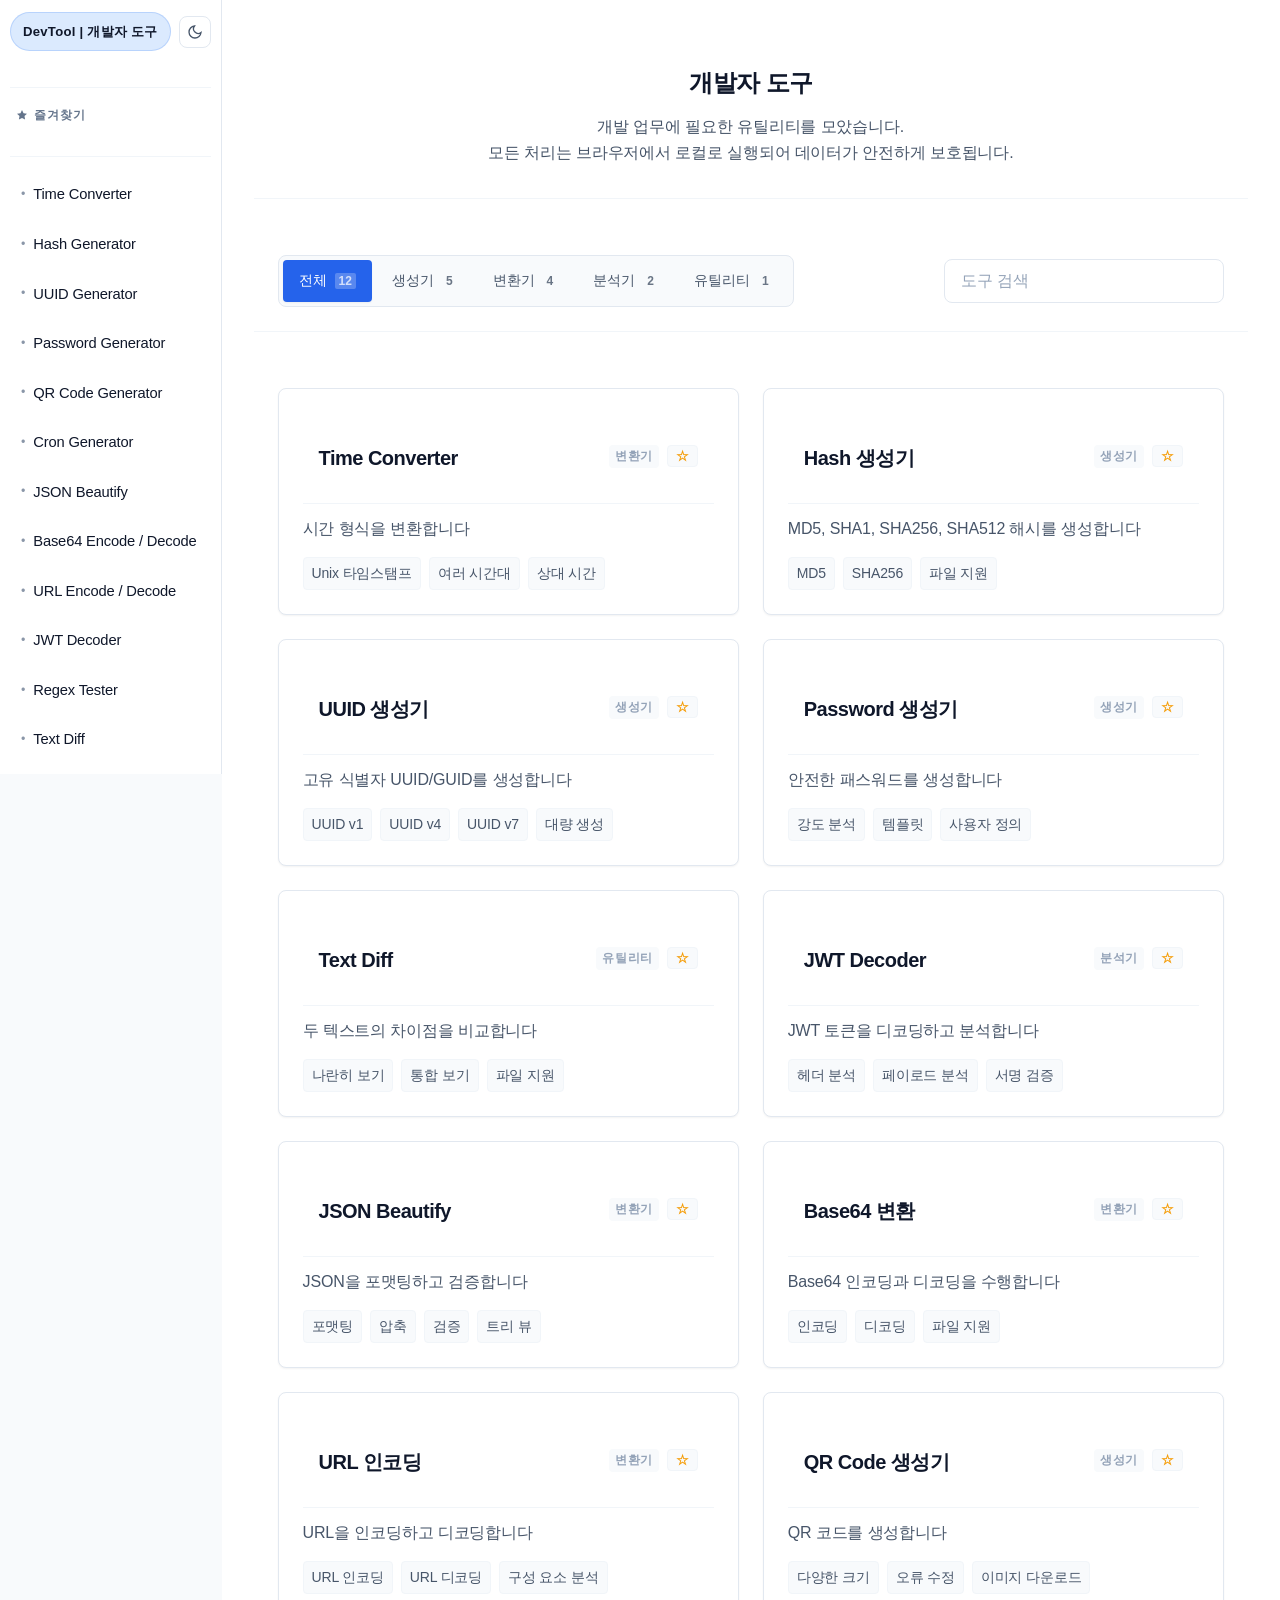
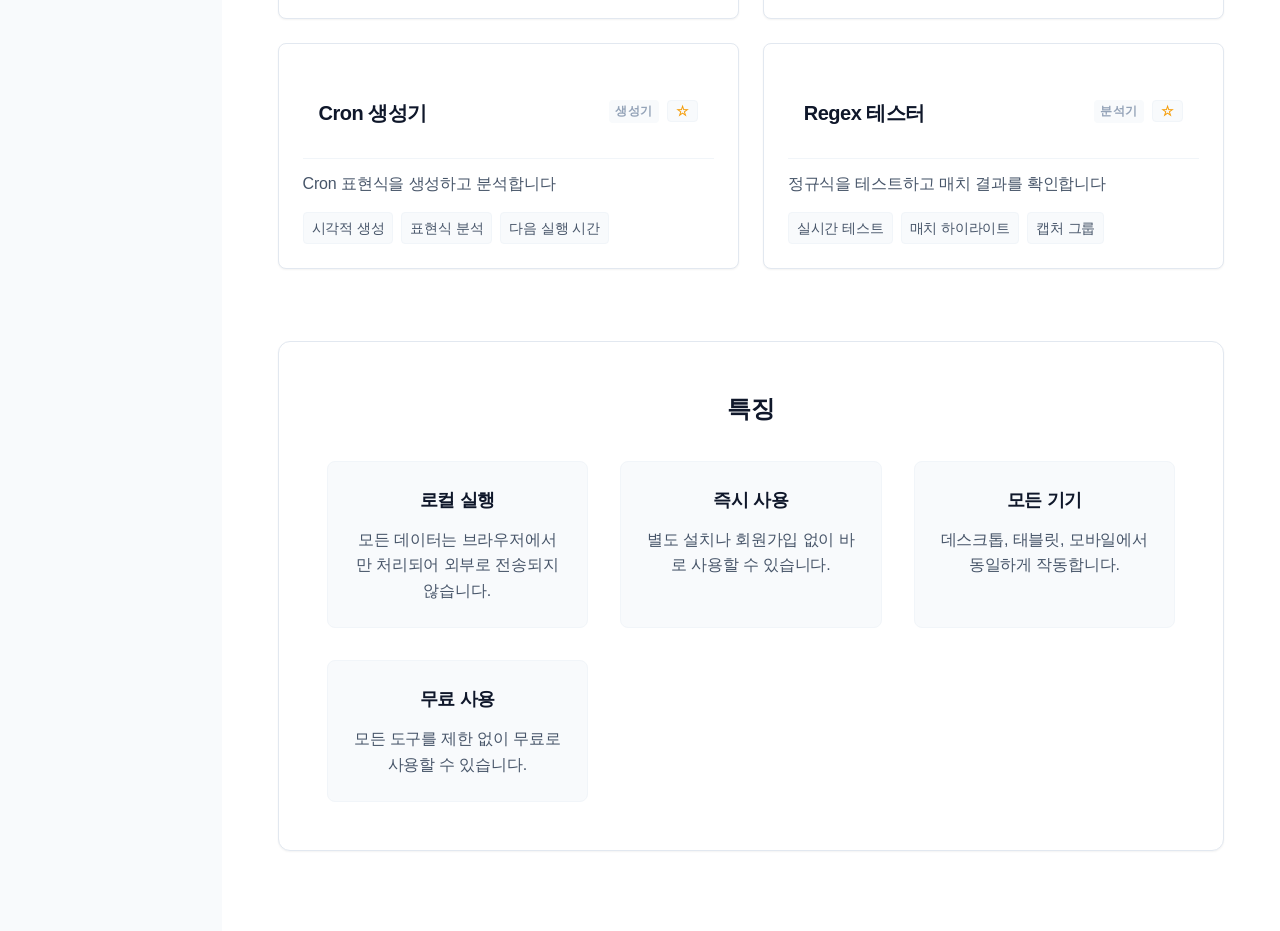
==== commit 2056244a: "빌드 수정" ====
--- a/index.html
+++ b/index.html
@@ -8,8 +8,10 @@
     <meta name="description" content="시간 변환, JWT 분석, 정규식 테스트 등 개발에 필요한 도구를 한 곳에서 제공합니다.">
     <meta name="robots" content="index, follow">
     <meta name="googlebot" content="index, follow">
-  <script type="module" crossorigin src="./assets/index.js"></script>
-  <link rel="stylesheet" crossorigin href="./assets/index.css">
+    <script async src="https://pagead2.googlesyndication.com/pagead/js/adsbygoogle.js?client=ca-pub-3980656762326531"
+            crossorigin="anonymous"></script>
+  <script type="module" crossorigin src="./assets/index.20260119123309.js"></script>
+  <link rel="stylesheet" crossorigin href="./assets/index.20260119123309.css">
 </head>
 <body>
 <div id="app"></div>
--- a/assets/index.20260119123309.css
+++ b/assets/index.20260119123309.css
@@ -0,0 +1 @@
+.nav[data-v-2b4c67d9]{display:flex;flex-direction:column;gap:14px;padding:12px 10px;background:var(--color-bg-card);border-right:1px solid var(--color-border);transition:all .2s ease}.nav-group[data-v-2b4c67d9]{display:flex;flex-direction:column;gap:6px}.nav-header[data-v-2b4c67d9]{margin-bottom:10px}.nav-header-content[data-v-2b4c67d9]{display:flex;align-items:center;justify-content:space-between;gap:8px}.nav-logo[data-v-2b4c67d9]{display:inline-flex;align-items:center;justify-content:center;padding:8px 12px;border-radius:999px;font-size:.82rem;font-weight:800;letter-spacing:.02em;text-decoration:none;cursor:pointer;flex:1;background:var(--color-accent-light);border:1px solid rgba(59,130,246,.22);color:var(--color-text-primary);transition:all .2s ease}.nav-logo[data-v-2b4c67d9]:hover{background:#3b82f626;border-color:#3b82f659;transform:translateY(-1px);box-shadow:0 2px 4px #3b82f626}.theme-toggle[data-v-2b4c67d9]{display:flex;align-items:center;justify-content:center;width:32px;height:32px;border:1px solid var(--color-border);border-radius:8px;background:transparent;color:var(--color-text-secondary);cursor:pointer;transition:all .2s ease;flex-shrink:0}.theme-toggle[data-v-2b4c67d9]:hover{background:var(--color-hover);border-color:var(--color-accent);color:var(--color-text-primary)}.theme-toggle svg[data-v-2b4c67d9]{width:16px;height:16px}.nav-group--favorites[data-v-2b4c67d9]{margin-top:20px;padding-top:16px;border-top:1px solid var(--color-border-light)}.nav-group--tools[data-v-2b4c67d9]{margin-top:16px;padding-top:16px;border-top:1px solid var(--color-border-light)}.nav-group-title[data-v-2b4c67d9]{display:flex;align-items:center;gap:6px;font-size:.72rem;letter-spacing:.1em;text-transform:uppercase;color:var(--color-text-tertiary);padding:2px 6px;margin-bottom:8px;font-weight:600}.favorites-icon[data-v-2b4c67d9]{width:12px;height:12px;fill:var(--amber-500)}.nav-item--favorite[data-v-2b4c67d9]{background:#f59e0b1a;border-color:#f59e0b33}.nav-item--favorite[data-v-2b4c67d9]:hover{background:#f59e0b26;border-color:#f59e0b4d}.nav-item--favorite .nav-bullet[data-v-2b4c67d9]{color:var(--amber-500);font-size:.9rem}.nav-item[data-v-2b4c67d9]{display:flex;align-items:center;gap:8px;padding:9px 10px;border-radius:10px;color:var(--color-text-primary);text-decoration:none;font-size:.92rem;background:transparent;border:1px solid transparent;transition:background-color .14s ease,border-color .14s ease,color .14s ease,box-shadow .14s ease}.nav-item[data-v-2b4c67d9]:hover{background:var(--color-bg-hover);border-color:var(--color-border-light);color:var(--color-text-primary);box-shadow:0 1px 0 var(--color-border-light)}.nav-item--sub[data-v-2b4c67d9]{padding-left:14px}.nav-item--active[data-v-2b4c67d9]{background:var(--color-accent-light);border-color:var(--color-accent);color:var(--color-text-primary);box-shadow:0 0 0 2px var(--color-accent-light) inset}.nav-bullet[data-v-2b4c67d9]{font-size:.78rem;opacity:.75;color:var(--color-text-tertiary)}.nav-label[data-v-2b4c67d9]{flex:1;white-space:nowrap;text-overflow:ellipsis;overflow:hidden}.app-root[data-v-b3c7966e]{display:flex;min-height:100vh;background:var(--color-bg-app);color:var(--color-text-primary);font-family:var(--font-family)}.sidebar[data-v-b3c7966e]{flex-shrink:0;position:sticky;top:0;height:100vh;overflow-y:auto}.logo[data-v-b3c7966e]{font-size:var(--text-xl);font-weight:700;margin-bottom:var(--spacing-2xl);color:var(--color-text-primary);letter-spacing:-.025em}.logo[data-v-b3c7966e]:hover{cursor:pointer;color:var(--color-accent);transition:color .2s ease}.main[data-v-b3c7966e]{flex:1;display:flex;flex-direction:column;min-width:0;background:var(--color-bg-main)}.topbar[data-v-b3c7966e]{height:var(--topbar-height);border-bottom:1px solid var(--color-border-light);display:flex;align-items:center;padding:0 var(--spacing-2xl);background:var(--color-bg-main);box-shadow:var(--shadow-sm);z-index:10;position:sticky;top:0}.title[data-v-b3c7966e]{font-weight:600;font-size:var(--text-lg);color:var(--color-text-primary)}.content[data-v-b3c7966e]{padding:var(--spacing-2xl);flex:1;max-width:1400px;margin:0 auto;width:100%}@media(max-width:1024px){.sidebar[data-v-b3c7966e]{width:240px;padding:var(--spacing-lg)}.content[data-v-b3c7966e]{padding:var(--spacing-xl)}}@media(max-width:768px){.app-root[data-v-b3c7966e]{flex-direction:column}.sidebar[data-v-b3c7966e]{width:100%;border-right:none;border-bottom:1px solid var(--color-border);position:relative;height:auto;overflow-y:visible;padding:var(--spacing-lg);box-shadow:none}.content[data-v-b3c7966e]{padding:var(--spacing-lg)}.topbar[data-v-b3c7966e]{padding:0 var(--spacing-lg);position:static}}@media(max-width:480px){.content[data-v-b3c7966e]{padding:var(--spacing-md)}.topbar[data-v-b3c7966e]{padding:0 var(--spacing-md)}.sidebar[data-v-b3c7966e]{padding:var(--spacing-md)}}:root{--white: #ffffff;--gray-50: #f8fafc;--gray-100: #f1f5f9;--gray-200: #e2e8f0;--gray-300: #cbd5e1;--gray-400: #94a3b8;--gray-500: #64748b;--gray-600: #475569;--gray-700: #334155;--gray-800: #1e293b;--gray-900: #0f172a;--black: #000000;--blue-50: #eff6ff;--blue-100: #dbeafe;--blue-500: #3b82f6;--blue-600: #2563eb;--blue-700: #1d4ed8;--green-500: #10b981;--green-600: #059669;--red-500: #ef4444;--red-600: #dc2626;--amber-500: #f59e0b;--color-bg-app: var(--gray-50);--color-bg-secondary: var(--gray-50);--color-bg-sidebar: var(--white);--color-bg-main: var(--white);--color-bg-card: var(--white);--color-bg-hover: var(--gray-100);--color-bg-active: var(--blue-50);--color-border-light: var(--gray-100);--color-border: var(--gray-200);--color-border-strong: var(--gray-300);--color-border-hover: var(--gray-300);--color-text-primary: var(--gray-900);--color-text-secondary: var(--gray-600);--color-text-tertiary: var(--gray-500);--color-text-placeholder: var(--gray-400);--color-text-muted: var(--gray-400);--color-accent: var(--blue-600);--color-accent-hover: var(--blue-700);--color-accent-light: var(--blue-100);--color-hover: var(--gray-100);--color-focus: var(--blue-100);--color-active: var(--blue-50);--color-input-bg: var(--white);--color-input-border: var(--gray-300);--color-input-border-hover: var(--gray-400);--color-input-border-focus: var(--blue-500);--color-input-text: var(--gray-900);--color-input-placeholder: var(--gray-400);--color-input-focus-shadow: rgba(59, 130, 246, .15);--color-btn-primary-bg: var(--blue-600);--color-btn-primary-hover: var(--blue-700);--color-btn-primary-text: var(--white);--color-btn-secondary-bg: var(--white);--color-btn-secondary-hover: var(--gray-50);--color-btn-secondary-text: var(--gray-700);--color-btn-secondary-border: var(--gray-300);--color-success: var(--green-500);--color-error: var(--red-500);--color-warning: var(--amber-500);--sidebar-width: 280px;--topbar-height: 64px;--border-radius: 8px;--border-radius-sm: 4px;--border-radius-lg: 12px;--spacing-xs: 4px;--spacing-sm: 8px;--spacing-md: 12px;--spacing-lg: 16px;--spacing-xl: 24px;--spacing-2xl: 32px;--spacing-3xl: 48px;--font-family: -apple-system, BlinkMacSystemFont, "Segoe UI", "Roboto", sans-serif;--font-family-mono: ui-monospace, SFMono-Regular, "SF Mono", "Monaco", monospace;--text-xs: .75rem;--text-sm: .875rem;--text-base: 1rem;--text-lg: 1.125rem;--text-xl: 1.25rem;--text-2xl: 1.5rem;--text-3xl: 1.875rem;--shadow-sm: 0 1px 2px 0 rgba(0, 0, 0, .05);--shadow-md: 0 4px 6px -1px rgba(0, 0, 0, .1), 0 2px 4px -1px rgba(0, 0, 0, .06);--shadow-lg: 0 10px 15px -3px rgba(0, 0, 0, .1), 0 4px 6px -2px rgba(0, 0, 0, .05)}.dark-theme{--color-bg-app: #0f1419;--color-bg-secondary: #12171d;--color-bg-sidebar: #1a1f26;--color-bg-main: #1a1f26;--color-bg-card: #20262f;--color-bg-hover: rgba(255, 255, 255, .06);--color-bg-active: rgba(90, 167, 255, .14);--color-border-light: rgba(255, 255, 255, .08);--color-border: rgba(255, 255, 255, .14);--color-border-strong: rgba(255, 255, 255, .2);--color-border-hover: rgba(255, 255, 255, .25);--color-text-primary: #e6e8eb;--color-text-secondary: #b2b8c2;--color-text-tertiary: #8b93a1;--color-text-placeholder: #6b7280;--color-text-muted: #6b7280;--color-accent: #5aa7ff;--color-accent-hover: #78b7ff;--color-accent-light: rgba(90, 167, 255, .18);--color-hover: rgba(255, 255, 255, .06);--color-focus: rgba(90, 167, 255, .25);--color-active: rgba(90, 167, 255, .18);--color-input-bg: #232a33;--color-input-border: rgba(255, 255, 255, .14);--color-input-border-hover: rgba(255, 255, 255, .22);--color-input-border-focus: var(--color-accent);--color-input-text: #e6e8eb;--color-input-placeholder: #8b93a1;--color-input-focus-shadow: rgba(90, 167, 255, .25);--color-btn-primary-bg: #5aa7ff;--color-btn-primary-hover: #78b7ff;--color-btn-primary-text: #ffffff;--color-btn-secondary-bg: #232a33;--color-btn-secondary-hover: #2b323c;--color-btn-secondary-text: #e6e8eb;--color-btn-secondary-border: rgba(255, 255, 255, .14);--shadow-sm: 0 1px 3px 0 rgba(0,0,0,.4);--shadow-md: 0 4px 12px -2px rgba(0,0,0,.5);--shadow-lg: 0 20px 25px -5px rgba(0,0,0,.6), 0 10px 10px -5px rgba(0,0,0,.35)}.dark-theme{--color-bg-app: #12161d;--color-bg-secondary: #141a22;--color-bg-sidebar: #1b2129;--color-bg-main: #1b2129;--color-bg-card: #212834;--color-bg-hover: rgba(255, 255, 255, .06);--color-bg-active: rgba(106, 168, 255, .12);--color-border-light: rgba(255, 255, 255, .07);--color-border: rgba(255, 255, 255, .1);--color-border-strong: rgba(255, 255, 255, .16);--color-text-primary: #e9ebee;--color-text-secondary: #bcc2cc;--color-text-tertiary: #939aa7;--color-text-placeholder: #6a7280;--color-text-muted: #6a7280;--color-accent: #6aa8ff;--color-accent-hover: #8bb9ff;--color-accent-light: rgba(106, 168, 255, .12);--color-hover: rgba(255, 255, 255, .06);--color-focus: rgba(106, 168, 255, .2);--color-active: rgba(106, 168, 255, .12);--color-input-bg: #252c36;--color-input-border: rgba(255, 255, 255, .12);--color-input-border-hover: rgba(255, 255, 255, .2);--color-input-border-focus: var(--color-accent);--color-input-text: #e9ebee;--color-input-placeholder: #939aa7;--color-input-focus-shadow: rgba(106, 168, 255, .2);--color-btn-primary-bg: var(--color-accent);--color-btn-primary-hover: var(--color-accent-hover);--color-btn-primary-text: #ffffff;--color-btn-secondary-bg: #252c36;--color-btn-secondary-hover: #2c3340;--color-btn-secondary-text: #e9ebee;--color-btn-secondary-border: rgba(255, 255, 255, .12);--shadow-sm: 0 1px 3px 0 rgba(0, 0, 0, .35);--shadow-md: 0 4px 12px -2px rgba(0, 0, 0, .45);--shadow-lg: 0 20px 25px -5px rgba(0, 0, 0, .5), 0 10px 10px -5px rgba(0, 0, 0, .28)}.tools-header,.tool-header{text-align:center;margin-bottom:var(--spacing-2xl);padding:var(--spacing-2xl) var(--spacing-lg);background:var(--color-bg-card);border-bottom:1px solid var(--color-border-light)}.tools-title,.tool-title{font-size:var(--text-2xl);font-weight:700;color:var(--color-text-primary);margin-bottom:var(--spacing-md);letter-spacing:-.025em}.tools-description,.tool-description{font-size:var(--text-base);color:var(--color-text-secondary);line-height:1.6;max-width:700px;margin:0 auto}@media(max-width:768px){.tools-header,.tool-header{padding:var(--spacing-xl) var(--spacing-md)}.tools-title,.tool-title{font-size:var(--text-xl)}}*{box-sizing:border-box}body{margin:0;padding:0;background:var(--color-bg-secondary);color:var(--color-text-primary);font-family:var(--font-family);-webkit-font-smoothing:antialiased;-moz-osx-font-smoothing:grayscale;line-height:1.6;letter-spacing:-.01em}html{scroll-behavior:smooth}h1,h2,h3,h4,h5,h6{margin:0;font-weight:700;letter-spacing:-.025em;color:var(--color-text-primary)}p{margin:0;color:var(--color-text-secondary)}button{font-family:inherit;cursor:pointer;border:none;outline:none;transition:all .2s ease}a{color:inherit;text-decoration:none;transition:color .2s ease}input,textarea{font-family:inherit;outline:none;background:var(--color-input-bg);border:2px solid var(--color-input-border);color:var(--color-input-text);transition:all .2s ease;border-radius:var(--border-radius)}input::placeholder,textarea::placeholder{color:var(--color-input-placeholder);opacity:1}input:hover,textarea:hover{border-color:var(--color-input-border-hover)}input:focus,textarea:focus{border-color:var(--color-input-border-focus);box-shadow:0 0 0 4px var(--color-input-focus-shadow)}::-webkit-scrollbar{width:6px;height:6px}::-webkit-scrollbar-track{background:transparent}::-webkit-scrollbar-thumb{background:var(--color-border);border-radius:3px}::-webkit-scrollbar-thumb:hover{background:var(--color-border-hover)}.tool-header-content[data-v-fb4cfb28]{display:flex;align-items:flex-start;gap:var(--spacing-lg);max-width:1200px;margin:0 auto}.tool-header-main[data-v-fb4cfb28]{flex:1;text-align:center}.favorite-btn[data-v-fb4cfb28]{display:flex;align-items:center;justify-content:center;width:40px;height:40px;background:var(--color-bg-app);border:1px solid var(--color-border);border-radius:var(--border-radius);cursor:pointer;transition:all .2s ease;color:var(--color-text-secondary);flex-shrink:0;margin-top:var(--spacing-sm)}.favorite-btn[data-v-fb4cfb28]:hover{border-color:var(--color-accent);color:var(--color-accent);background:var(--color-bg-card)}.favorite-btn.active[data-v-fb4cfb28]{background:var(--color-accent);border-color:var(--color-accent);color:var(--white)}.favorite-btn svg[data-v-fb4cfb28]{width:20px;height:20px}@media(max-width:768px){.tool-header-content[data-v-fb4cfb28]{flex-direction:column;align-items:center;gap:var(--spacing-md)}.favorite-btn[data-v-fb4cfb28]{margin-top:0}}.time-converter-container[data-v-c7f42b4d]{max-width:none;margin:0;padding:0}.tool-card[data-v-c7f42b4d]{background:var(--color-bg-card);border:1px solid var(--color-border);border-radius:var(--border-radius);margin:var(--spacing-xl);box-shadow:var(--shadow-sm);overflow:hidden}.card-title[data-v-c7f42b4d]{font-size:var(--text-xl);font-weight:700;color:var(--color-text-primary);margin:0;padding:var(--spacing-xl) var(--spacing-xl) 0;letter-spacing:-.025em}.card-content[data-v-c7f42b4d]{padding:var(--spacing-lg) var(--spacing-xl) var(--spacing-xl)}.result-table[data-v-c7f42b4d]{width:100%;border-collapse:collapse;margin-top:var(--spacing-lg);font-size:var(--text-base)}.result-table th[data-v-c7f42b4d],.result-table td[data-v-c7f42b4d]{border-bottom:1px solid var(--color-border-light);padding:var(--spacing-md) var(--spacing-sm);text-align:left;vertical-align:top}.result-table th[data-v-c7f42b4d]{width:200px;font-weight:600;color:var(--color-text-secondary);font-size:var(--text-sm)}.code-cell[data-v-c7f42b4d]{display:flex;align-items:center;gap:var(--spacing-sm)}.code-text[data-v-c7f42b4d]{flex:1;font-family:ui-monospace,SFMono-Regular,Menlo,Monaco,Consolas,Liberation Mono,Courier New,monospace;font-size:var(--text-sm);word-break:break-all;color:var(--color-text-primary);background:var(--color-bg-app);padding:var(--spacing-xs) var(--spacing-sm);border-radius:var(--border-radius-sm);border:1px solid var(--color-border-light)}.copy-btn[data-v-c7f42b4d]{border:none;background:var(--color-bg-app);cursor:pointer;padding:var(--spacing-sm);display:inline-flex;align-items:center;justify-content:center;border-radius:var(--border-radius-sm);border:1px solid var(--color-border);transition:all .2s ease}.copy-btn svg[data-v-c7f42b4d]{width:16px;height:16px;fill:var(--color-text-secondary)}.copy-btn[data-v-c7f42b4d]:hover{background:var(--color-hover);border-color:var(--color-accent)}.copy-btn:hover svg[data-v-c7f42b4d]{fill:var(--color-text-primary)}.copy-btn[data-v-c7f42b4d]:disabled{cursor:not-allowed;opacity:.4}.input-field[data-v-c7f42b4d]{width:100%;padding:var(--spacing-md) var(--spacing-lg);background:var(--color-bg-app);border:1px solid var(--color-border);border-radius:var(--border-radius);color:var(--color-text-primary);font-size:var(--text-base);transition:all .2s ease}.input-field[data-v-c7f42b4d]:focus{outline:none;border-color:var(--color-accent);box-shadow:0 0 0 3px var(--color-accent-light)}.input-field[data-v-c7f42b4d]::placeholder{color:var(--color-text-placeholder)}.helper-text[data-v-c7f42b4d]{font-size:var(--text-sm);color:var(--color-text-secondary);margin-top:var(--spacing-sm);line-height:1.5}.error-text[data-v-c7f42b4d]{font-size:var(--text-sm);color:var(--color-danger);margin-top:var(--spacing-sm)}.info-card[data-v-c7f42b4d]{background:var(--color-bg-card);border:1px solid var(--color-border)}.info-grid[data-v-c7f42b4d]{display:grid;grid-template-columns:1fr 1fr;gap:var(--spacing-2xl);margin-bottom:var(--spacing-2xl)}.info-section h4[data-v-c7f42b4d]{font-size:var(--text-lg);font-weight:600;color:var(--color-text-primary);margin-bottom:var(--spacing-md);letter-spacing:-.025em}.info-list[data-v-c7f42b4d]{margin:0;padding-left:var(--spacing-lg);font-size:var(--text-sm);color:var(--color-text-secondary);line-height:1.6}.info-list li[data-v-c7f42b4d]{margin-bottom:var(--spacing-sm)}.info-list code[data-v-c7f42b4d]{background:var(--color-bg-app);color:var(--color-text-primary);padding:2px 4px;border-radius:3px;font-size:var(--text-xs);border:1px solid var(--color-border-light)}.info-description[data-v-c7f42b4d]{padding:var(--spacing-lg);background:var(--color-bg-app);border-radius:var(--border-radius);border:1px solid var(--color-border-light)}.info-description p[data-v-c7f42b4d]{margin:0;font-size:var(--text-base);color:var(--color-text-secondary);line-height:1.6}.toast[data-v-c7f42b4d]{position:fixed;right:var(--spacing-lg);bottom:var(--spacing-lg);background:var(--color-bg-card);border:1px solid var(--color-border);color:var(--color-text-primary);padding:var(--spacing-md) var(--spacing-lg);border-radius:var(--border-radius);font-size:var(--text-sm);z-index:1000;box-shadow:var(--shadow-md)}@media(max-width:768px){.tool-card[data-v-c7f42b4d]{margin:var(--spacing-lg)}.result-table th[data-v-c7f42b4d]{width:150px;font-size:var(--text-xs)}.result-table th[data-v-c7f42b4d],.result-table td[data-v-c7f42b4d]{padding:var(--spacing-sm) var(--spacing-xs)}.info-grid[data-v-c7f42b4d]{grid-template-columns:1fr;gap:var(--spacing-xl)}}@media(max-width:480px){.tool-card[data-v-c7f42b4d]{margin:var(--spacing-md)}.card-title[data-v-c7f42b4d]{padding:var(--spacing-lg) var(--spacing-lg) 0}.card-content[data-v-c7f42b4d]{padding:var(--spacing-md) var(--spacing-lg) var(--spacing-lg)}.result-table th[data-v-c7f42b4d]{width:120px}.code-text[data-v-c7f42b4d]{font-size:var(--text-xs)}.copy-btn[data-v-c7f42b4d]{padding:var(--spacing-xs)}.copy-btn svg[data-v-c7f42b4d]{width:14px;height:14px}}.jwt-decoder-container[data-v-cee2a862]{max-width:none;margin:0;padding:0}.tool-card[data-v-cee2a862]{background:var(--color-bg-card);border:1px solid var(--color-border);border-radius:var(--border-radius);margin:var(--spacing-xl);box-shadow:var(--shadow-sm);overflow:hidden}.card-title[data-v-cee2a862]{font-size:var(--text-xl);font-weight:700;color:var(--color-text-primary);margin:0;padding:var(--spacing-xl) var(--spacing-xl) 0;letter-spacing:-.025em}.card-content[data-v-cee2a862]{padding:var(--spacing-lg) var(--spacing-xl) var(--spacing-xl)}.input-section[data-v-cee2a862]{display:flex;flex-direction:column;gap:var(--spacing-md)}.input-label[data-v-cee2a862]{font-size:var(--text-base);font-weight:600;color:var(--color-text-primary)}.token-textarea[data-v-cee2a862]{width:100%;min-height:120px;padding:var(--spacing-md);background:var(--color-bg-app);border:1px solid var(--color-border);border-radius:var(--border-radius);color:var(--color-text-primary);font-size:var(--text-base);font-family:ui-monospace,SFMono-Regular,Menlo,Monaco,Consolas,Liberation Mono,Courier New,monospace;resize:vertical;transition:all .2s ease;line-height:1.5}.token-textarea[data-v-cee2a862]:focus{outline:none;border-color:var(--color-accent);box-shadow:0 0 0 3px var(--color-accent-light)}.token-textarea[data-v-cee2a862]::placeholder{color:var(--color-text-placeholder)}.helper-text[data-v-cee2a862]{font-size:var(--text-sm);color:var(--color-text-secondary);line-height:1.5}.error-card[data-v-cee2a862]{border-color:var(--color-danger);background:#ef44440d}.error-message[data-v-cee2a862]{color:var(--color-danger);font-size:var(--text-base)}.results-grid[data-v-cee2a862]{display:grid;grid-template-columns:repeat(auto-fit,minmax(400px,1fr));gap:var(--spacing-xl);margin:0 var(--spacing-xl)}.result-card[data-v-cee2a862]{margin:0}.json-view[data-v-cee2a862]{font-family:ui-monospace,SFMono-Regular,Menlo,Monaco,Consolas,Liberation Mono,Courier New,monospace;font-size:var(--text-sm);background:var(--color-bg-app);color:var(--color-text-primary);max-height:300px;overflow:auto;padding:var(--spacing-md);border-radius:var(--border-radius);border:1px solid var(--color-border-light);white-space:pre-wrap;line-height:1.5;margin-bottom:var(--spacing-lg)}.exp-info[data-v-cee2a862]{background:var(--color-bg-app);border:1px solid var(--color-border-light);border-radius:var(--border-radius);padding:var(--spacing-md)}.exp-row[data-v-cee2a862]{display:flex;justify-content:space-between;align-items:center;margin-bottom:var(--spacing-sm)}.exp-row[data-v-cee2a862]:last-child{margin-bottom:0}.exp-label[data-v-cee2a862]{font-size:var(--text-sm);font-weight:600;color:var(--color-text-secondary)}.exp-value[data-v-cee2a862]{font-size:var(--text-sm);color:var(--color-text-primary);font-family:ui-monospace,SFMono-Regular,Menlo,Monaco,Consolas,Liberation Mono,Courier New,monospace}.exp-status[data-v-cee2a862]{font-size:var(--text-sm);font-weight:600;padding:var(--spacing-xs) var(--spacing-sm);border-radius:var(--border-radius-sm)}.exp-status.expired[data-v-cee2a862]{color:var(--color-danger);background:#ef44441a}.exp-status.valid[data-v-cee2a862]{color:var(--color-success);background:#10b9811a}.info-card[data-v-cee2a862]{background:var(--color-bg-card);border:1px solid var(--color-border)}.info-description[data-v-cee2a862]{padding:var(--spacing-lg);background:var(--color-bg-app);border-radius:var(--border-radius);border:1px solid var(--color-border-light);margin-bottom:var(--spacing-2xl)}.info-description p[data-v-cee2a862]{margin:0;font-size:var(--text-base);color:var(--color-text-secondary);line-height:1.6}.info-description code[data-v-cee2a862]{background:var(--color-bg-card);color:var(--color-text-primary);padding:2px 4px;border-radius:3px;font-size:var(--text-xs);border:1px solid var(--color-border-light)}.info-grid[data-v-cee2a862]{display:grid;grid-template-columns:1fr 1fr;gap:var(--spacing-2xl)}.info-section h4[data-v-cee2a862]{font-size:var(--text-lg);font-weight:600;color:var(--color-text-primary);margin-bottom:var(--spacing-md);letter-spacing:-.025em}.info-list[data-v-cee2a862]{margin:0;padding-left:var(--spacing-lg);font-size:var(--text-sm);color:var(--color-text-secondary);line-height:1.6}.info-list li[data-v-cee2a862]{margin-bottom:var(--spacing-sm)}.info-list code[data-v-cee2a862]{background:var(--color-bg-app);color:var(--color-text-primary);padding:2px 4px;border-radius:3px;font-size:var(--text-xs);border:1px solid var(--color-border-light)}@media(max-width:768px){.tool-card[data-v-cee2a862]{margin:var(--spacing-lg)}.results-grid[data-v-cee2a862]{grid-template-columns:1fr;margin:0 var(--spacing-lg)}.info-grid[data-v-cee2a862]{grid-template-columns:1fr;gap:var(--spacing-xl)}}@media(max-width:480px){.tool-card[data-v-cee2a862]{margin:var(--spacing-md)}.card-title[data-v-cee2a862]{padding:var(--spacing-lg) var(--spacing-lg) 0}.card-content[data-v-cee2a862]{padding:var(--spacing-md) var(--spacing-lg) var(--spacing-lg)}.results-grid[data-v-cee2a862]{margin:0 var(--spacing-md)}.token-textarea[data-v-cee2a862]{min-height:100px;font-size:var(--text-sm)}.json-view[data-v-cee2a862]{font-size:var(--text-xs);max-height:200px}}.toast[data-v-cee2a862]{position:fixed;right:var(--spacing-lg);bottom:var(--spacing-lg);background:var(--color-bg-card);border:1px solid var(--color-border);color:var(--color-text-primary);padding:var(--spacing-md) var(--spacing-lg);border-radius:var(--border-radius);font-size:var(--text-sm);z-index:1000;box-shadow:var(--shadow-md)}.cron-generator-container[data-v-5426957f]{max-width:none;margin:0;padding:0}.tool-card[data-v-5426957f]{background:var(--color-bg-card);border:1px solid var(--color-border);border-radius:var(--border-radius);margin:var(--spacing-xl);box-shadow:var(--shadow-sm);overflow:hidden}.card-title[data-v-5426957f]{font-size:var(--text-xl);font-weight:700;color:var(--color-text-primary);margin:0;padding:var(--spacing-xl) var(--spacing-xl) 0;letter-spacing:-.025em}.card-content[data-v-5426957f]{padding:var(--spacing-lg) var(--spacing-xl) var(--spacing-xl)}.form-section[data-v-5426957f]{margin-bottom:var(--spacing-xl)}.form-section[data-v-5426957f]:last-child{margin-bottom:0}.form-label[data-v-5426957f]{display:block;font-size:var(--text-base);font-weight:600;color:var(--color-text-primary);margin-bottom:var(--spacing-sm)}.form-helper[data-v-5426957f]{display:block;font-size:var(--text-sm);font-weight:400;color:var(--color-text-secondary);margin-top:var(--spacing-xs)}.form-select[data-v-5426957f]{width:100%;padding:var(--spacing-md) var(--spacing-lg);background:var(--color-bg-app);border:1px solid var(--color-border);border-radius:var(--border-radius);color:var(--color-text-primary);font-size:var(--text-base);transition:all .2s ease}.form-select[data-v-5426957f]:focus{outline:none;border-color:var(--color-accent);box-shadow:0 0 0 3px var(--color-accent-light)}.form-select-small[data-v-5426957f]{padding:var(--spacing-sm) var(--spacing-md);background:var(--color-bg-app);border:1px solid var(--color-border);border-radius:var(--border-radius);color:var(--color-text-primary);font-size:var(--text-sm);transition:all .2s ease}.form-select-small[data-v-5426957f]:focus{outline:none;border-color:var(--color-accent);box-shadow:0 0 0 3px var(--color-accent-light)}.form-select-multiple[data-v-5426957f]{width:100%;padding:var(--spacing-md);background:var(--color-bg-app);border:1px solid var(--color-border);border-radius:var(--border-radius);color:var(--color-text-primary);font-size:var(--text-base);transition:all .2s ease}.form-select-multiple[data-v-5426957f]:focus{outline:none;border-color:var(--color-accent);box-shadow:0 0 0 3px var(--color-accent-light)}.form-input[data-v-5426957f]{width:100%;padding:var(--spacing-md) var(--spacing-lg);background:var(--color-bg-app);border:1px solid var(--color-border);border-radius:var(--border-radius);color:var(--color-text-primary);font-size:var(--text-base);transition:all .2s ease}.form-input[data-v-5426957f]:focus{outline:none;border-color:var(--color-accent);box-shadow:0 0 0 3px var(--color-accent-light)}.form-input[data-v-5426957f]::placeholder{color:var(--color-text-placeholder)}.form-input-small[data-v-5426957f]{width:80px;padding:var(--spacing-sm) var(--spacing-md);background:var(--color-bg-app);border:1px solid var(--color-border);border-radius:var(--border-radius);color:var(--color-text-primary);font-size:var(--text-sm);text-align:center;transition:all .2s ease}.form-input-small[data-v-5426957f]:focus{outline:none;border-color:var(--color-accent);box-shadow:0 0 0 3px var(--color-accent-light)}.form-inline[data-v-5426957f]{display:flex;align-items:center;gap:var(--spacing-md);flex-wrap:wrap;margin-bottom:var(--spacing-lg)}.form-text[data-v-5426957f]{font-size:var(--text-sm);color:var(--color-text-secondary)}.result-section[data-v-5426957f]{display:flex;flex-direction:column;gap:var(--spacing-lg)}.cron-result[data-v-5426957f]{background:var(--color-bg-app);border:1px solid var(--color-border-light);border-radius:var(--border-radius);padding:var(--spacing-lg)}.cron-expression[data-v-5426957f]{display:flex;align-items:center;gap:var(--spacing-md)}.cron-code[data-v-5426957f]{flex:1;font-family:ui-monospace,SFMono-Regular,Menlo,Monaco,Consolas,Liberation Mono,Courier New,monospace;font-size:var(--text-lg);color:var(--color-text-primary);background:var(--color-bg-card);padding:var(--spacing-md) var(--spacing-lg);border-radius:var(--border-radius);border:1px solid var(--color-border);font-weight:600}.copy-btn[data-v-5426957f]{border:none;background:var(--color-bg-app);cursor:pointer;padding:var(--spacing-sm);display:inline-flex;align-items:center;justify-content:center;border-radius:var(--border-radius-sm);border:1px solid var(--color-border);transition:all .2s ease}.copy-btn svg[data-v-5426957f]{width:16px;height:16px;fill:var(--color-text-secondary)}.copy-btn[data-v-5426957f]:hover{background:var(--color-hover);border-color:var(--color-accent)}.copy-btn:hover svg[data-v-5426957f]{fill:var(--color-text-primary)}.copy-btn[data-v-5426957f]:disabled{cursor:not-allowed;opacity:.4}.result-info[data-v-5426957f]{display:flex;flex-direction:column;gap:var(--spacing-sm)}.result-format[data-v-5426957f]{font-size:var(--text-sm);color:var(--color-text-secondary);font-family:ui-monospace,SFMono-Regular,Menlo,Monaco,Consolas,Liberation Mono,Courier New,monospace;margin:0}.result-description[data-v-5426957f]{font-size:var(--text-base);color:var(--color-text-primary);font-weight:500;margin:0}.info-card[data-v-5426957f]{background:var(--color-bg-card);border:1px solid var(--color-border)}.info-text[data-v-5426957f]{font-size:var(--text-base);color:var(--color-text-secondary);line-height:1.6;margin-bottom:var(--spacing-lg);padding:var(--spacing-lg);background:var(--color-bg-app);border-radius:var(--border-radius);border:1px solid var(--color-border-light)}.info-subtitle[data-v-5426957f]{font-size:var(--text-lg);font-weight:600;color:var(--color-text-primary);margin:var(--spacing-xl) 0 var(--spacing-md);letter-spacing:-.025em}.info-subtitle[data-v-5426957f]:first-of-type{margin-top:0}.info-list[data-v-5426957f]{margin:0 0 var(--spacing-lg);padding-left:var(--spacing-lg);font-size:var(--text-sm);color:var(--color-text-secondary);line-height:1.6}.info-list li[data-v-5426957f]{margin-bottom:var(--spacing-sm)}.info-list code[data-v-5426957f]{background:var(--color-bg-app);color:var(--color-text-primary);padding:2px 4px;border-radius:3px;font-size:var(--text-xs);border:1px solid var(--color-border-light)}.info-hint[data-v-5426957f]{font-size:var(--text-sm);color:var(--color-text-secondary);margin:var(--spacing-md) 0 var(--spacing-lg);padding:var(--spacing-md);background:var(--color-bg-app);border-radius:var(--border-radius);border:1px solid var(--color-border-light)}.info-hint code[data-v-5426957f]{background:var(--color-bg-card);color:var(--color-text-primary);padding:2px 4px;border-radius:3px;font-size:var(--text-xs);border:1px solid var(--color-border-light)}.toast[data-v-5426957f]{position:fixed;right:var(--spacing-lg);bottom:var(--spacing-lg);background:var(--color-bg-card);border:1px solid var(--color-border);color:var(--color-text-primary);padding:var(--spacing-md) var(--spacing-lg);border-radius:var(--border-radius);font-size:var(--text-sm);z-index:1000;box-shadow:var(--shadow-md)}@media(max-width:768px){.tool-card[data-v-5426957f]{margin:var(--spacing-lg)}.form-inline[data-v-5426957f]{flex-direction:column;align-items:flex-start;gap:var(--spacing-sm)}.form-input-small[data-v-5426957f]{width:100%;max-width:120px}.cron-expression[data-v-5426957f]{flex-direction:column;align-items:stretch;gap:var(--spacing-md)}.cron-code[data-v-5426957f]{font-size:var(--text-base)}}@media(max-width:480px){.tool-card[data-v-5426957f]{margin:var(--spacing-md)}.card-title[data-v-5426957f]{padding:var(--spacing-lg) var(--spacing-lg) 0}.card-content[data-v-5426957f]{padding:var(--spacing-md) var(--spacing-lg) var(--spacing-lg)}.form-inline[data-v-5426957f]{gap:var(--spacing-xs)}.form-input-small[data-v-5426957f]{max-width:100px}.cron-code[data-v-5426957f]{font-size:var(--text-sm);padding:var(--spacing-sm) var(--spacing-md)}.copy-btn[data-v-5426957f]{padding:var(--spacing-xs)}.copy-btn svg[data-v-5426957f]{width:14px;height:14px}}.regex-tester-container[data-v-952fbef6]{max-width:none;margin:0;padding:0}.tool-card[data-v-952fbef6]{background:var(--color-bg-card);border:1px solid var(--color-border);border-radius:var(--border-radius);margin:var(--spacing-xl);box-shadow:var(--shadow-sm);overflow:hidden}.card-title[data-v-952fbef6]{font-size:var(--text-xl);font-weight:700;color:var(--color-text-primary);margin:0;padding:var(--spacing-xl) var(--spacing-xl) 0;letter-spacing:-.025em}.card-content[data-v-952fbef6]{padding:var(--spacing-lg) var(--spacing-xl) var(--spacing-xl)}.pattern-section[data-v-952fbef6]{margin-bottom:var(--spacing-2xl)}.pattern-inputs[data-v-952fbef6]{display:flex;gap:var(--spacing-lg);margin-bottom:var(--spacing-md)}.input-group[data-v-952fbef6]{flex:1;display:flex;flex-direction:column;gap:var(--spacing-sm)}.flags-group[data-v-952fbef6]{flex:0 0 120px}.input-label[data-v-952fbef6]{font-size:var(--text-base);font-weight:600;color:var(--color-text-primary)}.pattern-input[data-v-952fbef6]{width:100%;padding:var(--spacing-md) var(--spacing-lg);background:var(--color-bg-app);border:1px solid var(--color-border);border-radius:var(--border-radius);color:var(--color-text-primary);font-size:var(--text-base);font-family:ui-monospace,SFMono-Regular,Menlo,Monaco,Consolas,Liberation Mono,Courier New,monospace;transition:all .2s ease}.pattern-input[data-v-952fbef6]:focus{outline:none;border-color:var(--color-accent);box-shadow:0 0 0 3px var(--color-accent-light)}.pattern-input[data-v-952fbef6]::placeholder{color:var(--color-text-placeholder)}.flags-input[data-v-952fbef6]{width:100%;padding:var(--spacing-md);background:var(--color-bg-app);border:1px solid var(--color-border);border-radius:var(--border-radius);color:var(--color-text-primary);font-size:var(--text-base);font-family:ui-monospace,SFMono-Regular,Menlo,Monaco,Consolas,Liberation Mono,Courier New,monospace;text-align:center;transition:all .2s ease}.flags-input[data-v-952fbef6]:focus{outline:none;border-color:var(--color-accent);box-shadow:0 0 0 3px var(--color-accent-light)}.flags-input[data-v-952fbef6]::placeholder{color:var(--color-text-placeholder)}.helper-text[data-v-952fbef6]{font-size:var(--text-sm);color:var(--color-text-secondary);line-height:1.5}.helper-text code[data-v-952fbef6]{background:var(--color-bg-app);color:var(--color-text-primary);padding:2px 4px;border-radius:3px;font-size:var(--text-xs);border:1px solid var(--color-border-light)}.text-section[data-v-952fbef6]{margin-bottom:var(--spacing-xl)}.test-textarea[data-v-952fbef6]{width:100%;min-height:150px;padding:var(--spacing-md);background:var(--color-bg-app);border:1px solid var(--color-border);border-radius:var(--border-radius);color:var(--color-text-primary);font-size:var(--text-base);font-family:ui-monospace,SFMono-Regular,Menlo,Monaco,Consolas,Liberation Mono,Courier New,monospace;resize:vertical;transition:all .2s ease;line-height:1.5;margin-top:var(--spacing-sm)}.test-textarea[data-v-952fbef6]:focus{outline:none;border-color:var(--color-accent);box-shadow:0 0 0 3px var(--color-accent-light)}.test-textarea[data-v-952fbef6]::placeholder{color:var(--color-text-placeholder)}.action-section[data-v-952fbef6]{margin-bottom:var(--spacing-lg)}.test-btn[data-v-952fbef6]{display:inline-flex;align-items:center;gap:var(--spacing-sm);padding:var(--spacing-md) var(--spacing-lg);background:var(--color-accent);color:var(--white);border:none;border-radius:var(--border-radius);font-size:var(--text-base);font-weight:600;cursor:pointer;transition:all .2s ease;box-shadow:var(--shadow-sm)}.test-btn[data-v-952fbef6]:hover{background:var(--color-accent-dark);box-shadow:var(--shadow-md);transform:translateY(-1px)}.btn-icon[data-v-952fbef6]{width:16px;height:16px;fill:currentColor}.error-message[data-v-952fbef6]{background:#ef44441a;border:1px solid var(--color-danger);border-radius:var(--border-radius);padding:var(--spacing-md);color:var(--color-danger);font-size:var(--text-sm)}.results-section[data-v-952fbef6]{display:flex;flex-direction:column;gap:var(--spacing-lg)}.results-header[data-v-952fbef6]{display:flex;justify-content:space-between;align-items:center}.results-count[data-v-952fbef6]{font-size:var(--text-base);font-weight:600;color:var(--color-text-primary)}.matches-list[data-v-952fbef6]{display:flex;flex-direction:column;gap:var(--spacing-sm)}.match-item[data-v-952fbef6]{display:flex;align-items:center;gap:var(--spacing-md);padding:var(--spacing-sm) var(--spacing-md);background:var(--color-bg-app);border:1px solid var(--color-border-light);border-radius:var(--border-radius)}.match-index[data-v-952fbef6]{font-size:var(--text-sm);font-weight:600;color:var(--color-text-secondary);min-width:24px}.match-text[data-v-952fbef6]{flex:1;font-family:ui-monospace,SFMono-Regular,Menlo,Monaco,Consolas,Liberation Mono,Courier New,monospace;font-size:var(--text-sm);color:var(--color-text-primary);background:var(--color-bg-card);padding:var(--spacing-xs) var(--spacing-sm);border-radius:var(--border-radius-sm);border:1px solid var(--color-border-light);white-space:pre-wrap;word-break:break-all}.no-matches[data-v-952fbef6],.empty-state[data-v-952fbef6]{display:flex;flex-direction:column;align-items:center;gap:var(--spacing-md);padding:var(--spacing-2xl);color:var(--color-text-secondary);text-align:center}.no-match-icon[data-v-952fbef6]{width:48px;height:48px;stroke:var(--color-text-muted);stroke-width:2;fill:none}.no-matches p[data-v-952fbef6],.empty-state p[data-v-952fbef6]{margin:0;font-size:var(--text-base)}.info-card[data-v-952fbef6]{background:var(--color-bg-card);border:1px solid var(--color-border)}.info-description[data-v-952fbef6]{padding:var(--spacing-lg);background:var(--color-bg-app);border-radius:var(--border-radius);border:1px solid var(--color-border-light);margin-bottom:var(--spacing-2xl)}.info-description p[data-v-952fbef6]{margin:0;font-size:var(--text-base);color:var(--color-text-secondary);line-height:1.6}.info-grid[data-v-952fbef6]{display:grid;grid-template-columns:repeat(2,1fr);gap:var(--spacing-2xl)}.info-section h4[data-v-952fbef6]{font-size:var(--text-lg);font-weight:600;color:var(--color-text-primary);margin-bottom:var(--spacing-md);letter-spacing:-.025em}.info-list[data-v-952fbef6]{margin:0;padding-left:var(--spacing-lg);font-size:var(--text-sm);color:var(--color-text-secondary);line-height:1.6}.info-list li[data-v-952fbef6]{margin-bottom:var(--spacing-sm)}.info-list code[data-v-952fbef6]{background:var(--color-bg-app);color:var(--color-text-primary);padding:2px 4px;border-radius:3px;font-size:var(--text-xs);border:1px solid var(--color-border-light)}@media(max-width:768px){.tool-card[data-v-952fbef6]{margin:var(--spacing-lg)}.pattern-inputs[data-v-952fbef6]{flex-direction:column;gap:var(--spacing-md)}.flags-group[data-v-952fbef6]{flex:1}.info-grid[data-v-952fbef6]{grid-template-columns:1fr;gap:var(--spacing-xl)}}.json-beautify-container[data-v-718a4657]{max-width:none;margin:0;padding:0}.tool-card[data-v-718a4657]{background:var(--color-bg-card);border:1px solid var(--color-border);border-radius:var(--border-radius);margin:var(--spacing-xl);box-shadow:var(--shadow-sm);overflow:hidden}.card-header[data-v-718a4657]{display:flex;justify-content:space-between;align-items:center;padding:var(--spacing-xl) var(--spacing-xl) 0;gap:var(--spacing-md)}.card-title[data-v-718a4657]{font-size:var(--text-xl);font-weight:700;color:var(--color-text-primary);margin:0;letter-spacing:-.025em}.card-content[data-v-718a4657]{padding:var(--spacing-lg) var(--spacing-xl) var(--spacing-xl)}.input-section[data-v-718a4657]{margin-bottom:var(--spacing-xl)}.input-label[data-v-718a4657]{display:block;font-size:var(--text-base);font-weight:600;color:var(--color-text-primary);margin-bottom:var(--spacing-sm)}.json-textarea[data-v-718a4657]{width:100%;min-height:240px;padding:var(--spacing-lg);background:var(--color-input-bg);border:2px solid var(--color-input-border);border-radius:var(--border-radius);color:var(--color-input-text);font-size:var(--text-base);font-family:ui-monospace,SFMono-Regular,Menlo,Monaco,Consolas,Liberation Mono,Courier New,monospace;resize:vertical;transition:all .2s ease;line-height:1.6;font-weight:500}.json-textarea[data-v-718a4657]:hover{border-color:var(--color-input-border-hover)}.json-textarea[data-v-718a4657]:focus{outline:none;border-color:var(--color-input-border-focus);box-shadow:0 0 0 4px var(--color-input-focus-shadow)}.json-textarea[data-v-718a4657]::placeholder{color:var(--color-input-placeholder);font-weight:400}.controls-section[data-v-718a4657]{display:flex;justify-content:space-between;align-items:center;gap:var(--spacing-lg);flex-wrap:wrap}.settings-group[data-v-718a4657]{display:flex;gap:var(--spacing-lg);align-items:center}.indent-setting[data-v-718a4657]{display:inline-flex;align-items:center;gap:var(--spacing-sm)}.control-label[data-v-718a4657]{font-size:var(--text-sm);font-weight:600;color:var(--color-text-secondary)}.indent-select[data-v-718a4657]{min-width:120px;padding:var(--spacing-md) var(--spacing-lg);background:var(--color-input-bg);border:2px solid var(--color-input-border);border-radius:var(--border-radius);color:var(--color-input-text);font-size:var(--text-sm);font-weight:500;transition:all .2s ease}.indent-select[data-v-718a4657]:hover{border-color:var(--color-input-border-hover)}.indent-select[data-v-718a4657]:focus{outline:none;border-color:var(--color-input-border-focus);box-shadow:0 0 0 4px var(--color-input-focus-shadow)}.actions-group[data-v-718a4657]{display:flex;gap:var(--spacing-sm);flex-wrap:wrap;justify-content:flex-end}.action-btn[data-v-718a4657]{display:inline-flex;align-items:center;justify-content:center;padding:var(--spacing-md) var(--spacing-lg);border:none;border-radius:var(--border-radius);font-size:var(--text-sm);font-weight:600;cursor:pointer;transition:all .2s ease;box-shadow:var(--shadow-sm)}.action-btn.primary[data-v-718a4657]{background:var(--color-accent);color:var(--white)}.action-btn.primary[data-v-718a4657]:hover{background:var(--color-accent-dark);box-shadow:var(--shadow-md);transform:translateY(-1px)}.action-btn.secondary[data-v-718a4657]{background:var(--color-bg-app);color:var(--color-text-primary);border:1px solid var(--color-border)}.action-btn.secondary[data-v-718a4657]:hover{background:var(--color-hover);border-color:var(--color-accent)}.error-message[data-v-718a4657]{margin-top:var(--spacing-lg);background:#ef44441a;border:1px solid var(--color-danger);border-radius:var(--border-radius);padding:var(--spacing-md);color:var(--color-danger);font-size:var(--text-sm)}.output-section[data-v-718a4657]{min-height:200px}.json-output[data-v-718a4657]{font-family:ui-monospace,SFMono-Regular,Menlo,Monaco,Consolas,Liberation Mono,Courier New,monospace;font-size:var(--text-sm);background:var(--color-bg-app);color:var(--color-text-primary);padding:var(--spacing-md);border-radius:var(--border-radius);border:1px solid var(--color-border-light);white-space:pre-wrap;word-break:break-word;line-height:1.5;margin:0;overflow-x:auto}.empty-output[data-v-718a4657]{display:flex;flex-direction:column;align-items:center;justify-content:center;gap:var(--spacing-md);min-height:200px;color:var(--color-text-secondary);text-align:center;background:var(--color-bg-app);border:1px dashed var(--color-border);border-radius:var(--border-radius);padding:var(--spacing-xl)}.empty-icon[data-v-718a4657]{width:48px;height:48px;stroke:var(--color-text-muted);stroke-width:2;fill:none}.copy-btn[data-v-718a4657]{border:none;background:var(--color-bg-app);cursor:pointer;padding:var(--spacing-sm);display:inline-flex;align-items:center;justify-content:center;border-radius:var(--border-radius-sm);border:1px solid var(--color-border);transition:all .2s ease}.copy-btn svg[data-v-718a4657]{width:16px;height:16px;stroke:var(--color-text-secondary);fill:none;stroke-width:2}.copy-btn[data-v-718a4657]:hover{background:var(--color-hover);border-color:var(--color-accent)}.copy-btn:hover svg[data-v-718a4657]{stroke:var(--color-text-primary)}.copy-btn[data-v-718a4657]:disabled{cursor:not-allowed;opacity:.4}.info-description[data-v-718a4657]{padding:var(--spacing-lg);background:var(--color-bg-app);border-radius:var(--border-radius);border:1px solid var(--color-border-light);margin-bottom:var(--spacing-2xl)}.info-description p[data-v-718a4657]{margin:0;font-size:var(--text-base);color:var(--color-text-secondary);line-height:1.6}.info-grid[data-v-718a4657]{display:grid;grid-template-columns:repeat(2,1fr);gap:var(--spacing-2xl)}.info-section h4[data-v-718a4657]{font-size:var(--text-lg);font-weight:700;color:var(--color-text-primary);margin:0 0 var(--spacing-md);letter-spacing:-.025em}.info-list[data-v-718a4657]{margin:0;padding-left:var(--spacing-lg);font-size:var(--text-sm);color:var(--color-text-secondary);line-height:1.6}.info-list li+li[data-v-718a4657]{margin-top:var(--spacing-sm)}.info-list code[data-v-718a4657]{background:var(--color-bg-card);color:var(--color-text-primary);padding:2px 6px;border-radius:4px;font-size:var(--text-xs);border:1px solid var(--color-border-light)}.example-section p[data-v-718a4657]{margin:0 0 var(--spacing-sm);font-size:var(--text-sm);color:var(--color-text-secondary)}.example-code[data-v-718a4657]{display:block;background:var(--color-bg-app);color:var(--color-text-primary);padding:var(--spacing-sm) var(--spacing-md);border-radius:var(--border-radius);font-size:var(--text-xs);border:1px solid var(--color-border-light);word-break:break-all}.example-json[data-v-718a4657]{margin:0;background:var(--color-bg-app);color:var(--color-text-primary);padding:var(--spacing-sm) var(--spacing-md);border-radius:var(--border-radius);font-size:var(--text-xs);border:1px solid var(--color-border-light);font-family:ui-monospace,SFMono-Regular,Menlo,Monaco,Consolas,Liberation Mono,Courier New,monospace;white-space:pre;line-height:1.4}.toast[data-v-718a4657]{position:fixed;right:var(--spacing-lg);bottom:var(--spacing-lg);background:var(--color-bg-card);border:1px solid var(--color-border);color:var(--color-text-primary);padding:var(--spacing-md) var(--spacing-lg);border-radius:var(--border-radius);font-size:var(--text-sm);z-index:1000;box-shadow:var(--shadow-md)}@media(max-width:768px){.tool-card[data-v-718a4657]{margin:var(--spacing-lg)}.controls-section[data-v-718a4657]{flex-direction:column;align-items:stretch;gap:var(--spacing-md)}.actions-group[data-v-718a4657]{justify-content:stretch}.action-btn[data-v-718a4657]{width:100%}.info-grid[data-v-718a4657]{grid-template-columns:1fr;gap:var(--spacing-xl)}}@media(max-width:480px){.tool-card[data-v-718a4657]{margin:var(--spacing-md)}.card-header[data-v-718a4657]{padding:var(--spacing-lg) var(--spacing-lg) 0}.card-content[data-v-718a4657]{padding:var(--spacing-md) var(--spacing-lg) var(--spacing-lg)}.json-textarea[data-v-718a4657]{min-height:200px;font-size:var(--text-sm)}.json-output[data-v-718a4657]{font-size:var(--text-xs)}}.base64-container[data-v-a53be7a8]{max-width:none;margin:0;padding:0}.tool-card[data-v-a53be7a8]{background:var(--color-bg-card);border:1px solid var(--color-border);border-radius:var(--border-radius);margin:var(--spacing-xl);box-shadow:var(--shadow-sm);overflow:hidden}.card-header[data-v-a53be7a8]{display:flex;justify-content:space-between;align-items:center;padding:var(--spacing-xl) var(--spacing-xl) 0;gap:var(--spacing-md)}.card-title[data-v-a53be7a8]{font-size:var(--text-xl);font-weight:700;color:var(--color-text-primary);margin:0;letter-spacing:-.025em}.card-content[data-v-a53be7a8]{padding:var(--spacing-lg) var(--spacing-xl) var(--spacing-xl)}.input-section[data-v-a53be7a8]{margin-bottom:var(--spacing-xl)}.input-label[data-v-a53be7a8]{display:block;font-size:var(--text-base);font-weight:600;color:var(--color-text-primary);margin-bottom:var(--spacing-sm)}.mono-textarea[data-v-a53be7a8]{width:100%;min-height:180px;padding:var(--spacing-lg);background:var(--color-input-bg);border:2px solid var(--color-input-border);border-radius:var(--border-radius);color:var(--color-input-text);font-size:var(--text-base);font-family:ui-monospace,SFMono-Regular,Menlo,Monaco,Consolas,Liberation Mono,Courier New,monospace;resize:vertical;transition:all .2s ease;line-height:1.6;font-weight:500}.mono-textarea[data-v-a53be7a8]:hover{border-color:var(--color-input-border-hover)}.mono-textarea[data-v-a53be7a8]:focus{outline:none;border-color:var(--color-input-border-focus);box-shadow:0 0 0 4px var(--color-input-focus-shadow)}.helper-text[data-v-a53be7a8]{margin:var(--spacing-sm) 0 0;color:var(--color-text-secondary);font-size:var(--text-sm);line-height:1.6}.helper-text code[data-v-a53be7a8]{background:var(--color-bg-app);color:var(--color-text-primary);padding:2px 6px;border-radius:4px;font-size:var(--text-xs);border:1px solid var(--color-border-light)}.controls-section[data-v-a53be7a8]{display:flex;justify-content:space-between;align-items:center;gap:var(--spacing-lg);flex-wrap:wrap}.settings-group[data-v-a53be7a8]{display:flex;gap:var(--spacing-lg);align-items:center}.mode-setting[data-v-a53be7a8]{display:inline-flex;align-items:center;gap:var(--spacing-sm)}.control-label[data-v-a53be7a8]{font-size:var(--text-sm);font-weight:600;color:var(--color-text-secondary)}.mode-select[data-v-a53be7a8]{min-width:280px;padding:var(--spacing-md) var(--spacing-lg);background:var(--color-input-bg);border:2px solid var(--color-input-border);border-radius:var(--border-radius);color:var(--color-input-text);font-size:var(--text-sm);font-weight:500;transition:all .2s ease}.mode-select[data-v-a53be7a8]:hover{border-color:var(--color-input-border-hover)}.mode-select[data-v-a53be7a8]:focus{outline:none;border-color:var(--color-input-border-focus);box-shadow:0 0 0 4px var(--color-input-focus-shadow)}.actions-group[data-v-a53be7a8]{display:flex;gap:var(--spacing-sm);flex-wrap:wrap;justify-content:flex-end}.action-btn[data-v-a53be7a8]{display:inline-flex;align-items:center;justify-content:center;padding:var(--spacing-md) var(--spacing-lg);border:none;border-radius:var(--border-radius);font-size:var(--text-sm);font-weight:600;cursor:pointer;transition:all .2s ease;box-shadow:var(--shadow-sm)}.action-btn.primary[data-v-a53be7a8]{background:var(--color-accent);color:var(--white)}.action-btn.primary[data-v-a53be7a8]:hover{background:var(--color-accent-dark);box-shadow:var(--shadow-md);transform:translateY(-1px)}.action-btn.secondary[data-v-a53be7a8]{background:var(--color-bg-app);color:var(--color-text-primary);border:1px solid var(--color-border)}.action-btn.secondary[data-v-a53be7a8]:hover{background:var(--color-hover);border-color:var(--color-accent)}.error-message[data-v-a53be7a8]{margin-top:var(--spacing-lg);background:#ef44441a;border:1px solid var(--color-danger);border-radius:var(--border-radius);padding:var(--spacing-md);color:var(--color-danger);font-size:var(--text-sm)}.output-section[data-v-a53be7a8]{min-height:200px}.mono-output[data-v-a53be7a8]{font-family:ui-monospace,SFMono-Regular,Menlo,Monaco,Consolas,Liberation Mono,Courier New,monospace;font-size:var(--text-sm);background:var(--color-bg-app);color:var(--color-text-primary);padding:var(--spacing-md);border-radius:var(--border-radius);border:1px solid var(--color-border-light);white-space:pre-wrap;word-break:break-word;line-height:1.5;margin:0;overflow-x:auto}.empty-output[data-v-a53be7a8]{display:flex;flex-direction:column;align-items:center;justify-content:center;gap:var(--spacing-md);min-height:200px;color:var(--color-text-secondary);text-align:center;background:var(--color-bg-app);border:1px dashed var(--color-border);border-radius:var(--border-radius);padding:var(--spacing-xl)}.empty-icon[data-v-a53be7a8]{width:48px;height:48px;stroke:var(--color-text-muted);stroke-width:2;fill:none}.copy-btn[data-v-a53be7a8]{border:none;background:var(--color-bg-app);cursor:pointer;padding:var(--spacing-sm);display:inline-flex;align-items:center;justify-content:center;border-radius:var(--border-radius-sm);border:1px solid var(--color-border);transition:all .2s ease}.copy-btn svg[data-v-a53be7a8]{width:16px;height:16px;stroke:var(--color-text-secondary);fill:none;stroke-width:2}.copy-btn[data-v-a53be7a8]:hover{background:var(--color-hover);border-color:var(--color-accent)}.copy-btn:hover svg[data-v-a53be7a8]{stroke:var(--color-text-primary)}.copy-btn[data-v-a53be7a8]:disabled{cursor:not-allowed;opacity:.4}.info-description[data-v-a53be7a8]{padding:var(--spacing-lg);background:var(--color-bg-app);border-radius:var(--border-radius);border:1px solid var(--color-border-light);margin-bottom:var(--spacing-2xl)}.info-description p[data-v-a53be7a8]{margin:0;font-size:var(--text-base);color:var(--color-text-secondary);line-height:1.6}.info-grid[data-v-a53be7a8]{display:grid;grid-template-columns:repeat(2,1fr);gap:var(--spacing-2xl)}.info-section h4[data-v-a53be7a8]{font-size:var(--text-lg);font-weight:700;color:var(--color-text-primary);margin:0 0 var(--spacing-md);letter-spacing:-.025em}.info-list[data-v-a53be7a8]{margin:0;padding-left:var(--spacing-lg);font-size:var(--text-sm);color:var(--color-text-secondary);line-height:1.6}.info-list li+li[data-v-a53be7a8]{margin-top:var(--spacing-sm)}.info-list code[data-v-a53be7a8]{background:var(--color-bg-card);color:var(--color-text-primary);padding:2px 6px;border-radius:4px;font-size:var(--text-xs);border:1px solid var(--color-border-light)}.toast[data-v-a53be7a8]{position:fixed;right:var(--spacing-lg);bottom:var(--spacing-lg);background:var(--color-bg-card);border:1px solid var(--color-border);color:var(--color-text-primary);padding:var(--spacing-md) var(--spacing-lg);border-radius:var(--border-radius);font-size:var(--text-sm);z-index:1000;box-shadow:var(--shadow-md)}@media(max-width:768px){.tool-card[data-v-a53be7a8]{margin:var(--spacing-lg)}.controls-section[data-v-a53be7a8]{flex-direction:column;align-items:stretch;gap:var(--spacing-md)}.mode-select[data-v-a53be7a8]{min-width:0;width:100%}.actions-group[data-v-a53be7a8]{justify-content:stretch}.action-btn[data-v-a53be7a8]{width:100%}.info-grid[data-v-a53be7a8]{grid-template-columns:1fr;gap:var(--spacing-xl)}}@media(max-width:480px){.tool-card[data-v-a53be7a8]{margin:var(--spacing-md)}.card-header[data-v-a53be7a8]{padding:var(--spacing-lg) var(--spacing-lg) 0}.card-content[data-v-a53be7a8]{padding:var(--spacing-md) var(--spacing-lg) var(--spacing-lg)}.mono-textarea[data-v-a53be7a8]{min-height:160px;font-size:var(--text-sm)}.mono-output[data-v-a53be7a8]{font-size:var(--text-xs)}}.url-encode-container[data-v-e26cb47d]{max-width:none;margin:0;padding:0}.tool-card[data-v-e26cb47d]{background:var(--color-bg-card);border:1px solid var(--color-border);border-radius:var(--border-radius);margin:var(--spacing-xl);box-shadow:var(--shadow-sm);overflow:hidden}.card-header[data-v-e26cb47d]{display:flex;justify-content:space-between;align-items:center;padding:var(--spacing-xl) var(--spacing-xl) 0;gap:var(--spacing-md)}.card-title[data-v-e26cb47d]{font-size:var(--text-xl);font-weight:700;color:var(--color-text-primary);margin:0;letter-spacing:-.025em}.card-content[data-v-e26cb47d]{padding:var(--spacing-lg) var(--spacing-xl) var(--spacing-xl)}.input-section[data-v-e26cb47d]{margin-bottom:var(--spacing-xl)}.input-label[data-v-e26cb47d]{display:block;font-size:var(--text-base);font-weight:600;color:var(--color-text-primary);margin-bottom:var(--spacing-sm)}.mono-textarea[data-v-e26cb47d]{width:100%;min-height:180px;padding:var(--spacing-md);background:var(--color-bg-app);border:1px solid var(--color-border);border-radius:var(--border-radius);color:var(--color-text-primary);font-size:var(--text-base);font-family:ui-monospace,SFMono-Regular,Menlo,Monaco,Consolas,Liberation Mono,Courier New,monospace;resize:vertical;transition:all .2s ease;line-height:1.5}.mono-textarea[data-v-e26cb47d]:focus{outline:none;border-color:var(--color-accent);box-shadow:0 0 0 3px var(--color-accent-light)}.helper-text[data-v-e26cb47d]{margin:var(--spacing-sm) 0 0;color:var(--color-text-secondary);font-size:var(--text-sm);line-height:1.6}.helper-text code[data-v-e26cb47d]{background:var(--color-bg-app);color:var(--color-text-primary);padding:2px 6px;border-radius:4px;font-size:var(--text-xs);border:1px solid var(--color-border-light)}.controls-section[data-v-e26cb47d]{display:flex;justify-content:space-between;align-items:center;gap:var(--spacing-lg);flex-wrap:wrap}.settings-group[data-v-e26cb47d]{display:flex;gap:var(--spacing-lg);align-items:center}.mode-setting[data-v-e26cb47d]{display:inline-flex;align-items:center;gap:var(--spacing-sm)}.control-label[data-v-e26cb47d]{font-size:var(--text-sm);font-weight:600;color:var(--color-text-secondary)}.mode-select[data-v-e26cb47d]{min-width:280px;padding:var(--spacing-sm) var(--spacing-md);background:var(--color-bg-app);border:1px solid var(--color-border);border-radius:var(--border-radius);color:var(--color-text-primary);font-size:var(--text-sm);transition:all .2s ease}.mode-select[data-v-e26cb47d]:focus{outline:none;border-color:var(--color-accent);box-shadow:0 0 0 3px var(--color-accent-light)}.actions-group[data-v-e26cb47d]{display:flex;gap:var(--spacing-sm);flex-wrap:wrap;justify-content:flex-end}.action-btn[data-v-e26cb47d]{display:inline-flex;align-items:center;justify-content:center;padding:var(--spacing-md) var(--spacing-lg);border:none;border-radius:var(--border-radius);font-size:var(--text-sm);font-weight:600;cursor:pointer;transition:all .2s ease;box-shadow:var(--shadow-sm)}.action-btn.primary[data-v-e26cb47d]{background:var(--color-accent);color:var(--white)}.action-btn.primary[data-v-e26cb47d]:hover{background:var(--color-accent-dark);box-shadow:var(--shadow-md);transform:translateY(-1px)}.action-btn.secondary[data-v-e26cb47d]{background:var(--color-bg-app);color:var(--color-text-primary);border:1px solid var(--color-border)}.action-btn.secondary[data-v-e26cb47d]:hover{background:var(--color-hover);border-color:var(--color-accent)}.error-message[data-v-e26cb47d]{margin-top:var(--spacing-lg);background:#ef44441a;border:1px solid var(--color-danger);border-radius:var(--border-radius);padding:var(--spacing-md);color:var(--color-danger);font-size:var(--text-sm)}.output-section[data-v-e26cb47d]{min-height:200px}.mono-output[data-v-e26cb47d]{font-family:ui-monospace,SFMono-Regular,Menlo,Monaco,Consolas,Liberation Mono,Courier New,monospace;font-size:var(--text-sm);background:var(--color-bg-app);color:var(--color-text-primary);padding:var(--spacing-md);border-radius:var(--border-radius);border:1px solid var(--color-border-light);white-space:pre-wrap;word-break:break-word;line-height:1.5;margin:0;overflow-x:auto}.empty-output[data-v-e26cb47d]{display:flex;flex-direction:column;align-items:center;justify-content:center;gap:var(--spacing-md);min-height:200px;color:var(--color-text-secondary);text-align:center;background:var(--color-bg-app);border:1px dashed var(--color-border);border-radius:var(--border-radius);padding:var(--spacing-xl)}.empty-icon[data-v-e26cb47d]{width:48px;height:48px;stroke:var(--color-text-muted);stroke-width:2;fill:none}.copy-btn[data-v-e26cb47d]{border:none;background:var(--color-bg-app);cursor:pointer;padding:var(--spacing-sm);display:inline-flex;align-items:center;justify-content:center;border-radius:var(--border-radius-sm);border:1px solid var(--color-border);transition:all .2s ease}.copy-btn svg[data-v-e26cb47d]{width:16px;height:16px;stroke:var(--color-text-secondary);fill:none;stroke-width:2}.copy-btn[data-v-e26cb47d]:hover{background:var(--color-hover);border-color:var(--color-accent)}.copy-btn:hover svg[data-v-e26cb47d]{stroke:var(--color-text-primary)}.copy-btn[data-v-e26cb47d]:disabled{cursor:not-allowed;opacity:.4}.info-description[data-v-e26cb47d]{padding:var(--spacing-lg);background:var(--color-bg-app);border-radius:var(--border-radius);border:1px solid var(--color-border-light);margin-bottom:var(--spacing-2xl)}.info-description p[data-v-e26cb47d]{margin:0;font-size:var(--text-base);color:var(--color-text-secondary);line-height:1.6}.info-grid[data-v-e26cb47d]{display:grid;grid-template-columns:repeat(2,1fr);gap:var(--spacing-2xl)}.info-section h4[data-v-e26cb47d]{font-size:var(--text-lg);font-weight:700;color:var(--color-text-primary);margin:0 0 var(--spacing-md);letter-spacing:-.025em}.info-list[data-v-e26cb47d]{margin:0;padding-left:var(--spacing-lg);font-size:var(--text-sm);color:var(--color-text-secondary);line-height:1.6}.info-list li+li[data-v-e26cb47d]{margin-top:var(--spacing-sm)}.info-list code[data-v-e26cb47d]{background:var(--color-bg-card);color:var(--color-text-primary);padding:2px 6px;border-radius:4px;font-size:var(--text-xs);border:1px solid var(--color-border-light)}@media(max-width:768px){.tool-card[data-v-e26cb47d]{margin:var(--spacing-lg)}.controls-section[data-v-e26cb47d]{flex-direction:column;align-items:stretch;gap:var(--spacing-md)}.mode-select[data-v-e26cb47d]{min-width:0;width:100%}.actions-group[data-v-e26cb47d]{justify-content:stretch}.action-btn[data-v-e26cb47d]{width:100%}.info-grid[data-v-e26cb47d]{grid-template-columns:1fr;gap:var(--spacing-xl)}}@media(max-width:480px){.tool-card[data-v-e26cb47d]{margin:var(--spacing-md)}.card-header[data-v-e26cb47d]{padding:var(--spacing-lg) var(--spacing-lg) 0}.card-content[data-v-e26cb47d]{padding:var(--spacing-md) var(--spacing-lg) var(--spacing-lg)}.mono-textarea[data-v-e26cb47d]{min-height:160px;font-size:var(--text-sm)}.mono-output[data-v-e26cb47d]{font-size:var(--text-xs)}}.toast[data-v-e26cb47d]{position:fixed;right:var(--spacing-lg);bottom:var(--spacing-lg);background:var(--color-bg-card);border:1px solid var(--color-border);color:var(--color-text-primary);padding:var(--spacing-md) var(--spacing-lg);border-radius:var(--border-radius);font-size:var(--text-sm);z-index:1000;box-shadow:var(--shadow-md)}.qr-container[data-v-adc023e1]{max-width:none;margin:0;padding:0}.tool-card[data-v-adc023e1]{background:var(--color-bg-card);border:1px solid var(--color-border);border-radius:var(--border-radius);margin:var(--spacing-xl);box-shadow:var(--shadow-sm);overflow:hidden}.card-header[data-v-adc023e1]{display:flex;justify-content:space-between;align-items:center;padding:var(--spacing-xl) var(--spacing-xl) 0;gap:var(--spacing-md)}.card-title[data-v-adc023e1]{font-size:var(--text-xl);font-weight:700;color:var(--color-text-primary);margin:0;letter-spacing:-.025em}.card-content[data-v-adc023e1]{padding:var(--spacing-lg) var(--spacing-xl) var(--spacing-xl)}.input-section[data-v-adc023e1]{margin-bottom:var(--spacing-xl)}.input-label[data-v-adc023e1]{display:block;font-size:var(--text-base);font-weight:600;color:var(--color-text-primary);margin-bottom:var(--spacing-sm)}.mono-textarea[data-v-adc023e1]{width:100%;min-height:140px;padding:var(--spacing-md);background:var(--color-bg-app);border:1px solid var(--color-border);border-radius:var(--border-radius);color:var(--color-text-primary);font-size:var(--text-base);font-family:ui-monospace,SFMono-Regular,Menlo,Monaco,Consolas,Liberation Mono,Courier New,monospace;resize:vertical;transition:all .2s ease;line-height:1.5}.mono-textarea[data-v-adc023e1]:focus{outline:none;border-color:var(--color-accent);box-shadow:0 0 0 3px var(--color-accent-light)}.helper-text[data-v-adc023e1]{margin:var(--spacing-sm) 0 0;color:var(--color-text-secondary);font-size:var(--text-sm);line-height:1.6}.helper-text code[data-v-adc023e1]{background:var(--color-bg-app);color:var(--color-text-primary);padding:2px 6px;border-radius:4px;font-size:var(--text-xs);border:1px solid var(--color-border-light)}.controls-section[data-v-adc023e1]{display:flex;flex-direction:column;gap:var(--spacing-lg)}.settings-grid[data-v-adc023e1]{display:grid;grid-template-columns:repeat(4,minmax(0,1fr));gap:var(--spacing-lg)}.setting[data-v-adc023e1]{display:flex;flex-direction:column;gap:var(--spacing-sm)}.control-label[data-v-adc023e1]{font-size:var(--text-sm);font-weight:600;color:var(--color-text-secondary)}.select[data-v-adc023e1]{width:100%;padding:var(--spacing-sm) var(--spacing-md);background:var(--color-bg-app);border:1px solid var(--color-border);border-radius:var(--border-radius);color:var(--color-text-primary);font-size:var(--text-sm);transition:all .2s ease}.select[data-v-adc023e1]:focus{outline:none;border-color:var(--color-accent);box-shadow:0 0 0 3px var(--color-accent-light)}.color-row[data-v-adc023e1]{display:flex;align-items:center;gap:var(--spacing-md)}.color-input[data-v-adc023e1]{width:44px;height:36px;padding:2px;border-radius:var(--border-radius);border:1px solid var(--color-border);background:var(--color-bg-app);cursor:pointer}.color-code[data-v-adc023e1]{font-size:var(--text-xs);color:var(--color-text-secondary);padding:6px 10px;border-radius:999px;border:1px solid var(--color-border);background:var(--color-bg-app)}.actions-group[data-v-adc023e1]{display:flex;gap:var(--spacing-sm);flex-wrap:wrap;justify-content:flex-end}.action-btn[data-v-adc023e1]{display:inline-flex;align-items:center;justify-content:center;padding:var(--spacing-md) var(--spacing-lg);border:none;border-radius:var(--border-radius);font-size:var(--text-sm);font-weight:600;cursor:pointer;transition:all .2s ease;box-shadow:var(--shadow-sm)}.action-btn.primary[data-v-adc023e1]{background:var(--color-accent);color:var(--white)}.action-btn.primary[data-v-adc023e1]:hover{background:var(--color-accent-dark);box-shadow:var(--shadow-md);transform:translateY(-1px)}.action-btn.secondary[data-v-adc023e1]{background:var(--color-bg-app);color:var(--color-text-primary);border:1px solid var(--color-border)}.action-btn.secondary[data-v-adc023e1]:hover{background:var(--color-hover);border-color:var(--color-accent)}.action-btn[data-v-adc023e1]:disabled{opacity:.45;cursor:not-allowed;transform:none}.error-message[data-v-adc023e1]{margin-top:var(--spacing-lg);background:#ef44441a;border:1px solid var(--color-danger);border-radius:var(--border-radius);padding:var(--spacing-md);color:var(--color-danger);font-size:var(--text-sm)}.copy-btn[data-v-adc023e1]{border:none;background:var(--color-bg-app);cursor:pointer;padding:var(--spacing-sm);display:inline-flex;align-items:center;justify-content:center;border-radius:var(--border-radius-sm);border:1px solid var(--color-border);transition:all .2s ease}.copy-btn svg[data-v-adc023e1]{width:16px;height:16px;stroke:var(--color-text-secondary);fill:none;stroke-width:2}.copy-btn[data-v-adc023e1]:hover{background:var(--color-hover);border-color:var(--color-accent)}.copy-btn:hover svg[data-v-adc023e1]{stroke:var(--color-text-primary)}.copy-btn[data-v-adc023e1]:disabled{cursor:not-allowed;opacity:.4}.qr-result[data-v-adc023e1]{display:flex;flex-direction:column;align-items:center;gap:var(--spacing-lg)}.qr-frame[data-v-adc023e1]{width:fit-content;padding:16px;border-radius:16px;background:var(--qr-bg, #fff);border:1px solid var(--color-border);box-shadow:var(--shadow-sm)}.qr-image[data-v-adc023e1]{display:block;max-width:100%;border-radius:10px}.qr-meta[data-v-adc023e1]{display:flex;gap:var(--spacing-sm);flex-wrap:wrap;justify-content:center}.badge[data-v-adc023e1]{font-size:var(--text-xs);color:var(--color-text-secondary);padding:6px 10px;border-radius:999px;border:1px solid var(--color-border);background:var(--color-bg-app)}.qr-hint[data-v-adc023e1]{margin:0;color:var(--color-text-secondary);font-size:var(--text-sm);text-align:center}.empty-output[data-v-adc023e1]{display:flex;flex-direction:column;align-items:center;justify-content:center;gap:var(--spacing-md);min-height:220px;color:var(--color-text-secondary);text-align:center;background:var(--color-bg-app);border:1px dashed var(--color-border);border-radius:var(--border-radius);padding:var(--spacing-xl)}.empty-icon[data-v-adc023e1]{width:48px;height:48px;stroke:var(--color-text-muted);stroke-width:2;fill:none}.info-description[data-v-adc023e1]{padding:var(--spacing-lg);background:var(--color-bg-app);border-radius:var(--border-radius);border:1px solid var(--color-border-light);margin-bottom:var(--spacing-2xl)}.info-description p[data-v-adc023e1]{margin:0;font-size:var(--text-base);color:var(--color-text-secondary);line-height:1.6}.info-grid[data-v-adc023e1]{display:grid;grid-template-columns:repeat(2,1fr);gap:var(--spacing-2xl)}.info-section h4[data-v-adc023e1]{font-size:var(--text-lg);font-weight:700;color:var(--color-text-primary);margin:0 0 var(--spacing-md);letter-spacing:-.025em}.info-list[data-v-adc023e1]{margin:0;padding-left:var(--spacing-lg);font-size:var(--text-sm);color:var(--color-text-secondary);line-height:1.6}.info-list li+li[data-v-adc023e1]{margin-top:var(--spacing-sm)}.info-list code[data-v-adc023e1]{background:var(--color-bg-card);color:var(--color-text-primary);padding:2px 6px;border-radius:4px;font-size:var(--text-xs);border:1px solid var(--color-border-light)}.mono[data-v-adc023e1]{font-family:ui-monospace,SFMono-Regular,Menlo,Monaco,Consolas,Liberation Mono,Courier New,monospace}.toast[data-v-adc023e1]{position:fixed;right:var(--spacing-lg);bottom:var(--spacing-lg);background:var(--color-bg-card);border:1px solid var(--color-border);color:var(--color-text-primary);padding:var(--spacing-md) var(--spacing-lg);border-radius:var(--border-radius);font-size:var(--text-sm);z-index:1000;box-shadow:var(--shadow-md)}@media(max-width:1024px){.settings-grid[data-v-adc023e1]{grid-template-columns:repeat(2,minmax(0,1fr))}}@media(max-width:768px){.tool-card[data-v-adc023e1]{margin:var(--spacing-lg)}.actions-group[data-v-adc023e1]{justify-content:stretch}.action-btn[data-v-adc023e1]{width:100%}.info-grid[data-v-adc023e1]{grid-template-columns:1fr;gap:var(--spacing-xl)}}@media(max-width:480px){.tool-card[data-v-adc023e1]{margin:var(--spacing-md)}.card-header[data-v-adc023e1]{padding:var(--spacing-lg) var(--spacing-lg) 0}.card-content[data-v-adc023e1]{padding:var(--spacing-md) var(--spacing-lg) var(--spacing-lg)}.mono-textarea[data-v-adc023e1]{min-height:120px;font-size:var(--text-sm)}}.hash-container[data-v-78023710]{max-width:none;margin:0;padding:0}.tool-card[data-v-78023710]{background:var(--color-bg-card);border:1px solid var(--color-border);border-radius:var(--border-radius);margin:var(--spacing-xl);box-shadow:var(--shadow-sm);overflow:hidden}.card-header[data-v-78023710]{display:flex;justify-content:space-between;align-items:center;padding:var(--spacing-xl) var(--spacing-xl) 0}.card-title[data-v-78023710]{font-size:var(--text-xl);font-weight:700;color:var(--color-text-primary);margin:0;letter-spacing:-.025em}.card-content[data-v-78023710]{padding:var(--spacing-lg) var(--spacing-xl) var(--spacing-xl)}.input-grid[data-v-78023710]{display:grid;grid-template-columns:1fr 1fr;gap:var(--spacing-xl)}.panel[data-v-78023710]{background:var(--color-bg-app);border:1px solid var(--color-border);border-radius:var(--border-radius);padding:var(--spacing-lg)}.input-label[data-v-78023710]{display:block;font-size:var(--text-base);font-weight:600;color:var(--color-text-primary);margin-bottom:var(--spacing-sm)}.mono-textarea[data-v-78023710]{width:100%;padding:var(--spacing-md);background:var(--color-bg-card);border:1px solid var(--color-border);border-radius:var(--border-radius);color:var(--color-text-primary);font-size:var(--text-base);font-family:ui-monospace,SFMono-Regular,Menlo,Monaco,Consolas,Liberation Mono,Courier New,monospace;resize:vertical;line-height:1.5;transition:all .2s ease}.mono-textarea[data-v-78023710]:focus{outline:none;border-color:var(--color-accent);box-shadow:0 0 0 3px var(--color-accent-light)}.panel-actions[data-v-78023710]{display:flex;gap:var(--spacing-sm);justify-content:flex-end;margin-top:var(--spacing-md)}.options-row[data-v-78023710]{display:flex;gap:var(--spacing-lg);flex-wrap:wrap;margin-top:var(--spacing-md);color:var(--color-text-secondary);font-size:var(--text-sm)}.check[data-v-78023710]{display:inline-flex;align-items:center;gap:8px;cursor:pointer}.check input[data-v-78023710]{accent-color:var(--color-accent)}.file-input[data-v-78023710]{width:100%;padding:var(--spacing-sm) var(--spacing-md);background:var(--color-bg-card);border:1px solid var(--color-border);border-radius:var(--border-radius);color:var(--color-text-secondary)}.dropzone[data-v-78023710]{margin-top:var(--spacing-md);border:1px dashed var(--color-border);background:var(--color-bg-card);border-radius:var(--border-radius);padding:18px;cursor:pointer;transition:all .2s ease}.dropzone.drag-over[data-v-78023710],.dropzone[data-v-78023710]:hover{border-color:var(--color-accent);box-shadow:0 0 0 3px var(--color-accent-light)}.dropzone-inner[data-v-78023710]{display:flex;align-items:center;gap:var(--spacing-md)}.dropzone-icon[data-v-78023710]{font-size:28px;opacity:.75}.dz-title[data-v-78023710]{margin:0;color:var(--color-text-primary);font-weight:600}.dz-sub[data-v-78023710]{margin:6px 0 0;color:var(--color-text-secondary);font-size:var(--text-sm)}.file-chip[data-v-78023710]{display:flex;align-items:center;justify-content:space-between;gap:var(--spacing-md);width:100%;padding:10px 12px;border-radius:12px;border:1px solid var(--color-border);background:var(--color-bg-app)}.file-chip-main[data-v-78023710]{display:flex;flex-direction:column;gap:4px}.file-name[data-v-78023710]{font-weight:700;color:var(--color-text-primary)}.file-size[data-v-78023710]{color:var(--color-text-secondary);font-size:var(--text-sm)}.hint[data-v-78023710]{margin:var(--spacing-md) 0 0;color:var(--color-text-secondary);font-size:var(--text-sm)}.hash-list[data-v-78023710]{display:grid;gap:var(--spacing-lg)}.hash-item[data-v-78023710]{border:1px solid var(--color-border);border-radius:var(--border-radius);padding:var(--spacing-lg);background:var(--color-bg-app)}.hash-item-head[data-v-78023710]{display:flex;justify-content:space-between;align-items:center;gap:var(--spacing-md);flex-wrap:wrap;margin-bottom:var(--spacing-md)}.hash-name[data-v-78023710]{display:flex;align-items:center;gap:var(--spacing-sm);flex-wrap:wrap}.hash-title[data-v-78023710]{font-weight:800;color:var(--color-text-primary)}.badge[data-v-78023710]{font-size:var(--text-xs);color:var(--color-text-secondary);padding:4px 10px;border-radius:999px;border:1px solid var(--color-border);background:var(--color-bg-card)}.muted[data-v-78023710]{color:var(--color-text-secondary);font-size:var(--text-sm)}.hash-box[data-v-78023710]{background:var(--color-bg-card);border:1px solid var(--color-border);border-radius:var(--border-radius);padding:var(--spacing-md);min-height:54px;display:flex;align-items:center;word-break:break-all;line-height:1.5}.hash-box.loading[data-v-78023710]{opacity:.75}.disabled-row[data-v-78023710]{display:flex;align-items:center;gap:var(--spacing-md);flex-wrap:wrap}.disabled-pill[data-v-78023710]{font-size:var(--text-xs);padding:4px 10px;border-radius:999px;border:1px solid var(--color-border);background:#ef444414;color:var(--color-danger);font-weight:700}.hash-actions[data-v-78023710]{display:flex;gap:var(--spacing-sm)}.action-btn[data-v-78023710]{display:inline-flex;align-items:center;justify-content:center;padding:var(--spacing-sm) var(--spacing-md);border-radius:var(--border-radius);font-size:var(--text-sm);font-weight:700;cursor:pointer;transition:all .2s ease;border:1px solid transparent}.action-btn.primary[data-v-78023710]{background:var(--color-accent);color:var(--white);border-color:var(--color-accent)}.action-btn.primary[data-v-78023710]:hover{background:var(--color-accent-dark);border-color:var(--color-accent-dark)}.action-btn.secondary[data-v-78023710]{background:var(--color-bg-card);color:var(--color-text-primary);border-color:var(--color-border)}.action-btn.secondary[data-v-78023710]:hover{background:var(--color-hover);border-color:var(--color-accent)}.action-btn.danger[data-v-78023710]{background:#ef44441f;color:var(--color-danger);border-color:#ef444459}.action-btn.danger[data-v-78023710]:hover{background:#ef44442e}.action-btn[data-v-78023710]:disabled{opacity:.45;cursor:not-allowed}.divider[data-v-78023710]{margin:var(--spacing-2xl) 0;border-top:1px solid var(--color-border)}.compare[data-v-78023710]{display:flex;flex-direction:column;gap:var(--spacing-md)}.sub-title[data-v-78023710]{margin:0;font-size:var(--text-lg);color:var(--color-text-primary);letter-spacing:-.02em}.compare-row[data-v-78023710]{display:flex;gap:var(--spacing-sm);flex-wrap:wrap}.mono-input[data-v-78023710]{flex:1;min-width:260px;padding:var(--spacing-sm) var(--spacing-md);background:var(--color-bg-card);border:1px solid var(--color-border);border-radius:var(--border-radius);color:var(--color-text-primary);font-family:ui-monospace,SFMono-Regular,Menlo,Monaco,Consolas,Liberation Mono,Courier New,monospace}.mono-input[data-v-78023710]:focus{outline:none;border-color:var(--color-accent);box-shadow:0 0 0 3px var(--color-accent-light)}.compare-result[data-v-78023710]{display:inline-flex;align-items:center;gap:var(--spacing-sm);width:fit-content;padding:10px 12px;border-radius:var(--border-radius);border:1px solid var(--color-border);background:var(--color-bg-app)}.compare-result.ok[data-v-78023710]{border-color:#22c55e73;background:#22c55e14}.compare-result.bad[data-v-78023710]{border-color:#ef444473;background:#ef444414}.status[data-v-78023710]{font-weight:900;color:var(--color-text-primary)}.info-grid[data-v-78023710]{display:grid;grid-template-columns:repeat(2,minmax(0,1fr));gap:var(--spacing-lg)}.info-item[data-v-78023710]{background:var(--color-bg-app);border:1px solid var(--color-border);border-radius:var(--border-radius);padding:var(--spacing-lg)}.info-item strong[data-v-78023710]{display:block;margin-bottom:8px;color:var(--color-text-primary)}.info-item p[data-v-78023710]{margin:0;color:var(--color-text-secondary);line-height:1.6;font-size:var(--text-sm)}.error-message[data-v-78023710]{margin-top:var(--spacing-lg);background:#ef44441a;border:1px solid var(--color-danger);border-radius:var(--border-radius);padding:var(--spacing-md);color:var(--color-danger);font-size:var(--text-sm)}.toast[data-v-78023710]{position:fixed;right:var(--spacing-lg);bottom:var(--spacing-lg);background:var(--color-bg-card);border:1px solid var(--color-border);color:var(--color-text-primary);padding:var(--spacing-md) var(--spacing-lg);border-radius:var(--border-radius);font-size:var(--text-sm);z-index:1000;box-shadow:var(--shadow-md)}@media(max-width:1024px){.input-grid[data-v-78023710],.info-grid[data-v-78023710]{grid-template-columns:1fr}}@media(max-width:768px){.tool-card[data-v-78023710]{margin:var(--spacing-lg)}}@media(max-width:480px){.tool-card[data-v-78023710]{margin:var(--spacing-md)}.card-header[data-v-78023710]{padding:var(--spacing-lg) var(--spacing-lg) 0}.card-content[data-v-78023710]{padding:var(--spacing-md) var(--spacing-lg) var(--spacing-lg)}}.uuid-container[data-v-e319f759]{max-width:none;margin:0;padding:0}.tool-card[data-v-e319f759]{background:var(--color-bg-card);border:1px solid var(--color-border);border-radius:var(--border-radius);margin:var(--spacing-xl);box-shadow:var(--shadow-sm);overflow:hidden}.card-header[data-v-e319f759]{display:flex;justify-content:space-between;align-items:center;padding:var(--spacing-xl) var(--spacing-xl) 0;gap:var(--spacing-md);flex-wrap:wrap}.card-title[data-v-e319f759]{font-size:var(--text-xl);font-weight:700;color:var(--color-text-primary);margin:0;letter-spacing:-.025em}.card-content[data-v-e319f759]{padding:var(--spacing-lg) var(--spacing-xl) var(--spacing-xl)}.grid[data-v-e319f759]{display:grid;grid-template-columns:repeat(2,minmax(0,1fr));gap:var(--spacing-xl)}.panel[data-v-e319f759]{background:var(--color-bg-app);border:1px solid var(--color-border);border-radius:var(--border-radius);padding:var(--spacing-lg)}.input-label[data-v-e319f759]{display:block;font-size:var(--text-base);font-weight:700;color:var(--color-text-primary);margin-bottom:var(--spacing-sm)}.muted[data-v-e319f759]{color:var(--color-text-secondary)}.small[data-v-e319f759]{font-size:var(--text-sm)}.mono[data-v-e319f759]{font-family:ui-monospace,SFMono-Regular,Menlo,Monaco,Consolas,Liberation Mono,Courier New,monospace}.version-row[data-v-e319f759]{display:flex;gap:8px;flex-wrap:wrap}.seg-btn[data-v-e319f759]{padding:10px 14px;border-radius:999px;border:1px solid var(--color-border);background:var(--color-bg-card);color:var(--color-text-primary);cursor:pointer;font-weight:800;font-size:var(--text-sm);transition:all .2s ease}.seg-btn[data-v-e319f759]:hover{background:var(--color-hover);border-color:var(--color-accent)}.seg-btn.active[data-v-e319f759]{background:var(--color-accent);color:var(--white);border-color:var(--color-accent)}.hint-box[data-v-e319f759]{margin-top:var(--spacing-md);padding:12px 14px;border-radius:var(--border-radius);border:1px solid var(--color-border);background:var(--color-bg-card)}.hint-title[data-v-e319f759]{font-weight:900;color:var(--color-text-primary);margin-bottom:6px}.hint-desc[data-v-e319f759]{color:var(--color-text-secondary);font-size:var(--text-sm);line-height:1.5}.options-grid[data-v-e319f759]{display:grid;grid-template-columns:repeat(2,minmax(0,1fr));gap:var(--spacing-md);margin-bottom:var(--spacing-md)}.check[data-v-e319f759]{display:inline-flex;align-items:center;gap:8px;cursor:pointer;color:var(--color-text-primary);font-size:var(--text-sm);font-weight:600}.check input[data-v-e319f759]{accent-color:var(--color-accent)}.row[data-v-e319f759]{display:flex;gap:var(--spacing-sm);align-items:center;flex-wrap:wrap;margin-bottom:var(--spacing-md)}.num-input[data-v-e319f759]{width:110px;padding:var(--spacing-sm) var(--spacing-md);background:var(--color-bg-card);border:1px solid var(--color-border);border-radius:var(--border-radius);color:var(--color-text-primary)}.num-input[data-v-e319f759]:focus{outline:none;border-color:var(--color-accent);box-shadow:0 0 0 3px var(--color-accent-light)}.select[data-v-e319f759]{min-width:160px;padding:var(--spacing-sm) var(--spacing-md);background:var(--color-bg-card);border:1px solid var(--color-border);border-radius:var(--border-radius);color:var(--color-text-primary)}.select[data-v-e319f759]:focus{outline:none;border-color:var(--color-accent);box-shadow:0 0 0 3px var(--color-accent-light)}.action-btn[data-v-e319f759]{display:inline-flex;align-items:center;justify-content:center;padding:var(--spacing-sm) var(--spacing-md);border-radius:var(--border-radius);font-size:var(--text-sm);font-weight:800;cursor:pointer;transition:all .2s ease;border:1px solid transparent}.action-btn.primary[data-v-e319f759]{background:var(--color-accent);color:var(--white);border-color:var(--color-accent)}.action-btn.primary[data-v-e319f759]:hover{background:var(--color-accent-dark);border-color:var(--color-accent-dark)}.action-btn.secondary[data-v-e319f759]{background:var(--color-bg-card);color:var(--color-text-primary);border-color:var(--color-border)}.action-btn.secondary[data-v-e319f759]:hover{background:var(--color-hover);border-color:var(--color-accent)}.action-btn.danger[data-v-e319f759]{background:#ef44441f;color:var(--color-danger);border-color:#ef444459}.action-btn.danger[data-v-e319f759]:hover{background:#ef44442e}.action-btn[data-v-e319f759]:disabled{opacity:.45;cursor:not-allowed}.header-actions[data-v-e319f759]{display:flex;gap:var(--spacing-sm);align-items:center;flex-wrap:wrap}.badge[data-v-e319f759]{font-size:var(--text-xs);color:var(--color-text-secondary);padding:4px 10px;border-radius:999px;border:1px solid var(--color-border);background:var(--color-bg-card)}.list[data-v-e319f759]{display:flex;flex-direction:column;gap:var(--spacing-sm);max-height:440px;overflow:auto}.item[data-v-e319f759]{display:flex;justify-content:space-between;align-items:center;gap:var(--spacing-md);padding:12px 14px;border-radius:var(--border-radius);border:1px solid var(--color-border);background:var(--color-bg-app);flex-wrap:wrap}.item-main[data-v-e319f759]{display:flex;gap:var(--spacing-md);align-items:center;min-width:0;flex:1}.index[data-v-e319f759]{color:var(--color-text-secondary);font-size:var(--text-sm);width:34px;flex:none}.value[data-v-e319f759]{color:var(--color-text-primary);word-break:break-all;line-height:1.5}.item-actions[data-v-e319f759]{display:flex;gap:var(--spacing-sm);flex:none}.empty[data-v-e319f759]{text-align:center;padding:40px 10px}.empty-icon[data-v-e319f759]{font-size:36px;opacity:.75;margin-bottom:10px}.mono-input[data-v-e319f759]{flex:1;min-width:260px;padding:var(--spacing-sm) var(--spacing-md);background:var(--color-bg-card);border:1px solid var(--color-border);border-radius:var(--border-radius);color:var(--color-text-primary);font-family:ui-monospace,SFMono-Regular,Menlo,Monaco,Consolas,Liberation Mono,Courier New,monospace}.mono-input[data-v-e319f759]:focus{outline:none;border-color:var(--color-accent);box-shadow:0 0 0 3px var(--color-accent-light)}.result-box[data-v-e319f759]{margin-top:var(--spacing-md);padding:14px 16px;border-radius:var(--border-radius);border:1px solid var(--color-border);background:var(--color-bg-app)}.result-box.ok[data-v-e319f759]{border-color:#22c55e73;background:#22c55e14}.result-box.bad[data-v-e319f759]{border-color:#ef444473;background:#ef444414}.result-title[data-v-e319f759]{font-weight:900;color:var(--color-text-primary);margin-bottom:10px}.result-grid[data-v-e319f759]{display:grid;grid-template-columns:repeat(3,minmax(0,1fr));gap:var(--spacing-md)}.kv[data-v-e319f759]{display:flex;flex-direction:column;gap:4px}.kv strong[data-v-e319f759]{color:var(--color-text-primary);font-size:var(--text-sm)}.kv span[data-v-e319f759]{color:var(--color-text-secondary);font-size:var(--text-sm)}.tabs[data-v-e319f759]{display:flex;gap:8px;flex-wrap:wrap;margin-bottom:var(--spacing-md)}.tab[data-v-e319f759]{padding:8px 12px;border-radius:999px;border:1px solid var(--color-border);background:var(--color-bg-card);color:var(--color-text-primary);cursor:pointer;font-weight:800;font-size:var(--text-sm)}.tab[data-v-e319f759]:hover{border-color:var(--color-accent);background:var(--color-hover)}.tab.active[data-v-e319f759]{border-color:var(--color-accent);background:var(--color-accent);color:var(--white)}.info[data-v-e319f759]{background:var(--color-bg-app);border:1px solid var(--color-border);border-radius:var(--border-radius);padding:var(--spacing-lg)}.info-grid[data-v-e319f759]{display:grid;grid-template-columns:repeat(2,minmax(0,1fr));gap:var(--spacing-lg)}.info-item[data-v-e319f759]{background:var(--color-bg-card);border:1px solid var(--color-border);border-radius:var(--border-radius);padding:var(--spacing-lg)}.info-title[data-v-e319f759]{font-weight:900;color:var(--color-text-primary);margin-bottom:8px}.ex[data-v-e319f759]{margin-top:10px;padding:10px 12px;border-radius:var(--border-radius);border:1px solid var(--color-border);background:var(--color-bg-app);display:grid;gap:6px}.ex strong[data-v-e319f759]{color:var(--color-text-primary);font-size:var(--text-sm)}.ex code[data-v-e319f759]{color:var(--color-text-primary);word-break:break-all}.usage-grid[data-v-e319f759]{display:grid;grid-template-columns:repeat(2,minmax(0,1fr));gap:var(--spacing-md)}.usage[data-v-e319f759]{display:flex;flex-direction:column;gap:6px;padding:12px;border-radius:var(--border-radius);border:1px solid var(--color-border);background:var(--color-bg-app)}.usage strong[data-v-e319f759]{color:var(--color-text-primary)}.usage span[data-v-e319f759]{color:var(--color-text-secondary);font-size:var(--text-sm)}.error-message[data-v-e319f759]{margin-top:var(--spacing-lg);background:#ef44441a;border:1px solid var(--color-danger);border-radius:var(--border-radius);padding:var(--spacing-md);color:var(--color-danger);font-size:var(--text-sm)}.toast[data-v-e319f759]{position:fixed;right:var(--spacing-lg);bottom:var(--spacing-lg);background:var(--color-bg-card);border:1px solid var(--color-border);color:var(--color-text-primary);padding:var(--spacing-md) var(--spacing-lg);border-radius:var(--border-radius);font-size:var(--text-sm);z-index:1000;box-shadow:var(--shadow-md)}@media(max-width:1024px){.grid[data-v-e319f759],.result-grid[data-v-e319f759],.info-grid[data-v-e319f759],.usage-grid[data-v-e319f759]{grid-template-columns:1fr}}@media(max-width:768px){.tool-card[data-v-e319f759]{margin:var(--spacing-lg)}}@media(max-width:480px){.tool-card[data-v-e319f759]{margin:var(--spacing-md)}.card-header[data-v-e319f759]{padding:var(--spacing-lg) var(--spacing-lg) 0}.card-content[data-v-e319f759]{padding:var(--spacing-md) var(--spacing-lg) var(--spacing-lg)}}.pw-container[data-v-194a049b]{max-width:none;margin:0;padding:0}.tool-card[data-v-194a049b]{background:var(--color-bg-card);border:1px solid var(--color-border);border-radius:var(--border-radius);margin:var(--spacing-xl);box-shadow:var(--shadow-sm);overflow:hidden}.card-header[data-v-194a049b]{display:flex;justify-content:space-between;align-items:center;padding:var(--spacing-xl) var(--spacing-xl) 0;gap:var(--spacing-md);flex-wrap:wrap}.card-title[data-v-194a049b]{font-size:var(--text-xl);font-weight:700;color:var(--color-text-primary);margin:0;letter-spacing:-.025em}.card-content[data-v-194a049b]{padding:var(--spacing-lg) var(--spacing-xl) var(--spacing-xl)}.grid[data-v-194a049b]{display:grid;grid-template-columns:repeat(2,minmax(0,1fr));gap:var(--spacing-xl)}.panel[data-v-194a049b]{background:var(--color-bg-app);border:1px solid var(--color-border);border-radius:var(--border-radius);padding:var(--spacing-lg)}.input-label[data-v-194a049b]{display:block;font-size:var(--text-base);font-weight:800;color:var(--color-text-primary);margin-bottom:var(--spacing-sm)}.muted[data-v-194a049b]{color:var(--color-text-secondary)}.small[data-v-194a049b]{font-size:var(--text-sm)}.mono[data-v-194a049b]{font-family:ui-monospace,SFMono-Regular,Menlo,Monaco,Consolas,Liberation Mono,Courier New,monospace}.divider[data-v-194a049b]{height:1px;background:var(--color-border);margin:var(--spacing-lg) 0}.slider-wrap[data-v-194a049b]{margin-top:10px}.slider[data-v-194a049b]{width:100%;height:6px;border-radius:3px;background:var(--color-border);outline:none;-webkit-appearance:none}.slider[data-v-194a049b]::-webkit-slider-thumb{-webkit-appearance:none;width:18px;height:18px;border-radius:50%;background:var(--color-accent);cursor:pointer}.slider[data-v-194a049b]::-moz-range-thumb{width:18px;height:18px;border-radius:50%;background:var(--color-accent);cursor:pointer;border:none}.markers[data-v-194a049b]{display:flex;justify-content:space-between;margin-top:8px}.marker[data-v-194a049b]{font-size:var(--text-xs);font-weight:700}.marker.weak[data-v-194a049b]{color:var(--color-danger)}.marker.medium[data-v-194a049b]{color:#f59e0b}.marker.strong[data-v-194a049b]{color:#10b981}.marker.very-strong[data-v-194a049b]{color:#22c55e}.quick-row[data-v-194a049b]{display:flex;gap:8px;flex-wrap:wrap;margin-top:var(--spacing-md)}.chip[data-v-194a049b]{padding:6px 12px;border-radius:999px;border:1px solid var(--color-border);background:var(--color-bg-card);color:var(--color-text-primary);cursor:pointer;font-weight:800;font-size:var(--text-sm)}.chip[data-v-194a049b]:hover{border-color:var(--color-accent);background:var(--color-hover)}.chip.active[data-v-194a049b]{background:var(--color-accent);border-color:var(--color-accent);color:var(--white)}.options-grid[data-v-194a049b]{display:grid;grid-template-columns:repeat(2,minmax(0,1fr));gap:var(--spacing-md)}.check[data-v-194a049b]{display:grid;grid-template-columns:18px 1fr auto;gap:10px;align-items:center;padding:12px;border-radius:var(--border-radius);border:1px solid var(--color-border);background:var(--color-bg-card);cursor:pointer}.check[data-v-194a049b]:hover{border-color:var(--color-accent);background:var(--color-hover)}.check input[data-v-194a049b]{accent-color:var(--color-accent)}.txt[data-v-194a049b]{color:var(--color-text-primary);font-weight:700;font-size:var(--text-sm)}.ex[data-v-194a049b]{color:var(--color-text-secondary);font-size:var(--text-xs)}.row[data-v-194a049b]{display:flex;gap:var(--spacing-sm);align-items:center;flex-wrap:wrap}.col[data-v-194a049b]{display:grid;gap:8px;min-width:200px}.mono-input[data-v-194a049b]{flex:1;min-width:240px;padding:var(--spacing-sm) var(--spacing-md);background:var(--color-bg-card);border:1px solid var(--color-border);border-radius:var(--border-radius);color:var(--color-text-primary);font-family:ui-monospace,SFMono-Regular,Menlo,Monaco,Consolas,Liberation Mono,Courier New,monospace}.mono-input[data-v-194a049b]:focus{outline:none;border-color:var(--color-accent);box-shadow:0 0 0 3px var(--color-accent-light)}.select[data-v-194a049b]{padding:var(--spacing-sm) var(--spacing-md);background:var(--color-bg-card);border:1px solid var(--color-border);border-radius:var(--border-radius);color:var(--color-text-primary)}.select[data-v-194a049b]:focus{outline:none;border-color:var(--color-accent);box-shadow:0 0 0 3px var(--color-accent-light)}.btn[data-v-194a049b]{display:inline-flex;align-items:center;justify-content:center;padding:var(--spacing-sm) var(--spacing-md);border-radius:var(--border-radius);font-size:var(--text-sm);font-weight:900;cursor:pointer;transition:all .2s ease;border:1px solid transparent}.btn.primary[data-v-194a049b]{background:var(--color-accent);color:var(--white);border-color:var(--color-accent)}.btn.primary[data-v-194a049b]:hover{background:var(--color-accent-dark);border-color:var(--color-accent-dark)}.btn.secondary[data-v-194a049b]{background:var(--color-bg-card);color:var(--color-text-primary);border-color:var(--color-border)}.btn.secondary[data-v-194a049b]:hover{background:var(--color-hover);border-color:var(--color-accent)}.btn.danger[data-v-194a049b]{background:#ef44441f;color:var(--color-danger);border-color:#ef444459}.btn.danger[data-v-194a049b]:hover{background:#ef44442e}.btn[data-v-194a049b]:disabled{opacity:.45;cursor:not-allowed}.grow[data-v-194a049b]{flex:1;min-width:220px}.error[data-v-194a049b]{margin-top:var(--spacing-lg);background:#ef44441a;border:1px solid rgba(239,68,68,.35);border-radius:var(--border-radius);padding:var(--spacing-md);color:var(--color-danger);font-size:var(--text-sm)}.header-actions[data-v-194a049b]{display:flex;gap:var(--spacing-sm);align-items:center;flex-wrap:wrap}.badge[data-v-194a049b]{font-size:var(--text-xs);color:var(--color-text-secondary);padding:4px 10px;border-radius:999px;border:1px solid var(--color-border);background:var(--color-bg-card)}.list[data-v-194a049b]{display:flex;flex-direction:column;gap:var(--spacing-sm);max-height:460px;overflow:auto}.item[data-v-194a049b]{display:flex;justify-content:space-between;align-items:center;gap:var(--spacing-md);padding:14px;border-radius:var(--border-radius);border:1px solid var(--color-border);background:var(--color-bg-app);flex-wrap:wrap}.item-main[data-v-194a049b]{flex:1;min-width:0;display:grid;gap:10px}.item-actions[data-v-194a049b]{display:flex;gap:var(--spacing-sm);flex:none}.pw-row[data-v-194a049b]{display:flex;align-items:center;gap:10px}.pw[data-v-194a049b]{color:var(--color-text-primary);word-break:break-all;line-height:1.5;font-size:var(--text-base)}.pw.masked[data-v-194a049b]{color:var(--color-text-secondary)}.icon-btn[data-v-194a049b]{border:1px solid var(--color-border);background:var(--color-bg-card);border-radius:10px;padding:6px 10px;cursor:pointer}.icon-btn[data-v-194a049b]:hover{border-color:var(--color-accent);background:var(--color-hover)}.strength[data-v-194a049b]{display:grid;gap:6px}.bar[data-v-194a049b]{width:100%;height:6px;border-radius:999px;overflow:hidden;background:var(--color-border)}.fill[data-v-194a049b]{height:100%;transition:width .2s ease}.fill.weak[data-v-194a049b]{background:#ef4444}.fill.medium[data-v-194a049b]{background:#f59e0b}.fill.strong[data-v-194a049b]{background:#10b981}.fill.very-strong[data-v-194a049b]{background:#22c55e}.label[data-v-194a049b]{font-weight:900;font-size:var(--text-sm)}.label.weak[data-v-194a049b]{color:#ef4444}.label.medium[data-v-194a049b]{color:#f59e0b}.label.strong[data-v-194a049b]{color:#10b981}.label.very-strong[data-v-194a049b]{color:#22c55e}.empty[data-v-194a049b]{text-align:center;padding:44px 10px}.empty-icon[data-v-194a049b]{font-size:36px;opacity:.75;margin-bottom:10px}.preset-grid[data-v-194a049b]{display:grid;grid-template-columns:repeat(3,minmax(0,1fr));gap:var(--spacing-md)}.preset[data-v-194a049b]{text-align:left;padding:16px;border-radius:var(--border-radius);border:1px solid var(--color-border);background:var(--color-bg-app);cursor:pointer}.preset[data-v-194a049b]:hover{border-color:var(--color-accent);background:var(--color-hover)}.preset-top[data-v-194a049b]{display:flex;align-items:center;gap:10px;margin-bottom:6px}.preset-icon[data-v-194a049b]{font-size:18px}.preset-name[data-v-194a049b]{font-weight:900;color:var(--color-text-primary)}.preset-spec[data-v-194a049b]{display:flex;gap:8px;margin-top:10px}.tag[data-v-194a049b]{font-size:var(--text-xs);padding:4px 8px;border-radius:999px;border:1px solid var(--color-border);background:var(--color-bg-card);color:var(--color-text-secondary)}.analysis-top[data-v-194a049b]{display:flex;justify-content:space-between;gap:var(--spacing-lg);align-items:center;flex-wrap:wrap}.analysis-pw code[data-v-194a049b]{color:var(--color-text-primary);word-break:break-all}.pill[data-v-194a049b]{padding:6px 10px;border-radius:999px;font-weight:900;border:1px solid var(--color-border);display:inline-flex}.pill.weak[data-v-194a049b]{color:#ef4444;background:#ef444414;border-color:#ef444459}.pill.medium[data-v-194a049b]{color:#f59e0b;background:#f59e0b14;border-color:#f59e0b59}.pill.strong[data-v-194a049b]{color:#10b981;background:#10b98114;border-color:#10b98159}.pill.very-strong[data-v-194a049b]{color:#22c55e;background:#22c55e14;border-color:#22c55e59}.analysis-grid[data-v-194a049b]{display:grid;grid-template-columns:repeat(3,minmax(0,1fr));gap:var(--spacing-md);margin-top:var(--spacing-lg)}.kv[data-v-194a049b]{padding:12px;border-radius:var(--border-radius);border:1px solid var(--color-border);background:var(--color-bg-app);display:grid;gap:6px}.kv strong[data-v-194a049b]{color:var(--color-text-primary)}.kv span[data-v-194a049b]{color:var(--color-text-secondary)}.status[data-v-194a049b]{font-weight:900;font-size:var(--text-sm)}.status.weak[data-v-194a049b]{color:#ef4444}.status.medium[data-v-194a049b]{color:#f59e0b}.status.good[data-v-194a049b]{color:#22c55e}.breakdown[data-v-194a049b]{margin-top:var(--spacing-lg)}.chips[data-v-194a049b]{display:flex;flex-wrap:wrap;gap:8px;margin-top:8px}.chip2[data-v-194a049b]{padding:6px 10px;border-radius:999px;border:1px solid var(--color-border);font-weight:900;font-size:var(--text-xs)}.chip2.good[data-v-194a049b]{color:#22c55e;background:#22c55e14;border-color:#22c55e59}.chip2.bad[data-v-194a049b]{color:#ef4444;background:#ef444414;border-color:#ef444459}.warn ul[data-v-194a049b],.reco ul[data-v-194a049b]{margin:8px 0 0;padding-left:18px;color:var(--color-text-secondary)}.warn li[data-v-194a049b]{color:#ef4444d9}.reco li[data-v-194a049b]{color:var(--color-text-secondary)}.tip-grid[data-v-194a049b]{display:grid;grid-template-columns:repeat(4,minmax(0,1fr));gap:var(--spacing-md)}.tip[data-v-194a049b]{border:1px solid var(--color-border);background:var(--color-bg-app);border-radius:var(--border-radius);padding:16px;display:grid;gap:8px}.tip-icon[data-v-194a049b]{font-size:20px}.tip-title[data-v-194a049b]{font-weight:900;color:var(--color-text-primary)}.toast[data-v-194a049b]{position:fixed;right:var(--spacing-lg);bottom:var(--spacing-lg);background:var(--color-bg-card);border:1px solid var(--color-border);color:var(--color-text-primary);padding:var(--spacing-md) var(--spacing-lg);border-radius:var(--border-radius);font-size:var(--text-sm);z-index:1000;box-shadow:var(--shadow-md)}@media(max-width:1024px){.grid[data-v-194a049b],.analysis-grid[data-v-194a049b],.preset-grid[data-v-194a049b],.tip-grid[data-v-194a049b],.options-grid[data-v-194a049b]{grid-template-columns:1fr}}.diff-container[data-v-1665b290]{max-width:none;margin:0;padding:0}.tool-card[data-v-1665b290]{background:var(--color-bg-card);border:1px solid var(--color-border);border-radius:var(--border-radius);margin:var(--spacing-xl);box-shadow:var(--shadow-sm);overflow:hidden}.card-header[data-v-1665b290]{display:flex;justify-content:space-between;align-items:center;padding:var(--spacing-xl) var(--spacing-xl) 0;gap:var(--spacing-md);flex-wrap:wrap}.card-title[data-v-1665b290]{font-size:var(--text-xl);font-weight:700;color:var(--color-text-primary);margin:0;letter-spacing:-.025em}.card-content[data-v-1665b290]{padding:var(--spacing-lg) var(--spacing-xl) var(--spacing-xl)}.header-actions[data-v-1665b290]{display:flex;align-items:center;gap:var(--spacing-sm);flex-wrap:wrap}.muted[data-v-1665b290]{color:var(--color-text-secondary)}.small[data-v-1665b290]{font-size:var(--text-sm)}.mono[data-v-1665b290]{font-family:ui-monospace,SFMono-Regular,Menlo,Monaco,Consolas,Liberation Mono,Courier New,monospace}.input-label[data-v-1665b290]{display:block;font-size:var(--text-base);font-weight:800;color:var(--color-text-primary);margin-bottom:var(--spacing-sm)}.panel[data-v-1665b290]{background:var(--color-bg-app);border:1px solid var(--color-border);border-radius:var(--border-radius);padding:var(--spacing-lg)}.controls-grid[data-v-1665b290]{display:grid;grid-template-columns:repeat(3,minmax(0,1fr));gap:var(--spacing-xl)}.mode-buttons[data-v-1665b290]{display:flex;gap:8px;flex-wrap:wrap;margin-bottom:10px}.chip[data-v-1665b290]{padding:6px 12px;border-radius:999px;border:1px solid var(--color-border);background:var(--color-bg-card);color:var(--color-text-primary);cursor:pointer;font-weight:800;font-size:var(--text-sm)}.chip[data-v-1665b290]:hover{border-color:var(--color-accent);background:var(--color-hover)}.chip.active[data-v-1665b290]{background:var(--color-accent);border-color:var(--color-accent);color:var(--white)}.options[data-v-1665b290]{display:grid;grid-template-columns:1fr;gap:var(--spacing-sm)}.check[data-v-1665b290]{display:grid;grid-template-columns:18px 1fr auto;gap:10px;align-items:center;padding:12px;border-radius:var(--border-radius);border:1px solid var(--color-border);background:var(--color-bg-card)}.check input[data-v-1665b290]{accent-color:var(--color-accent)}.txt[data-v-1665b290]{color:var(--color-text-primary);font-weight:700;font-size:var(--text-sm)}.ex[data-v-1665b290]{color:var(--color-text-secondary);font-size:var(--text-xs)}.file-grid[data-v-1665b290]{display:grid;grid-template-columns:1fr 1fr;gap:var(--spacing-md)}.file-box[data-v-1665b290]{display:grid;gap:8px}.file-input[data-v-1665b290]{display:none}.file-input-label[data-v-1665b290]{cursor:pointer}.btn[data-v-1665b290]{display:inline-flex;align-items:center;justify-content:center;padding:var(--spacing-sm) var(--spacing-md);border-radius:var(--border-radius);font-size:var(--text-sm);font-weight:900;cursor:pointer;transition:all .2s ease;border:1px solid transparent}.btn.secondary[data-v-1665b290]{background:var(--color-bg-card);color:var(--color-text-primary);border-color:var(--color-border)}.btn.secondary[data-v-1665b290]:hover{background:var(--color-hover);border-color:var(--color-accent)}.btn.danger[data-v-1665b290]{background:#ef44441f;color:var(--color-danger);border-color:#ef444459}.btn.danger[data-v-1665b290]:hover{background:#ef44442e}.text-grid[data-v-1665b290]{display:grid;grid-template-columns:1fr 1fr;gap:var(--spacing-xl)}.text-panel[data-v-1665b290]{display:grid;gap:10px}.panel-top[data-v-1665b290]{display:flex;justify-content:space-between;align-items:center;gap:var(--spacing-sm);flex-wrap:wrap}.panel-title[data-v-1665b290]{font-weight:900;color:var(--color-text-primary)}.panel-actions[data-v-1665b290]{display:flex;gap:var(--spacing-sm);flex-wrap:wrap}.textarea[data-v-1665b290]{width:100%;padding:14px;border-radius:var(--border-radius);border:1px solid var(--color-border);background:var(--color-bg-app);color:var(--color-text-primary);font-family:ui-monospace,SFMono-Regular,Menlo,Monaco,Consolas,Liberation Mono,Courier New,monospace;line-height:1.5;resize:vertical}.textarea[data-v-1665b290]:focus{outline:none;border-color:var(--color-accent);box-shadow:0 0 0 3px var(--color-accent-light)}.error[data-v-1665b290]{margin-top:var(--spacing-lg);background:#ef44441a;border:1px solid rgba(239,68,68,.35);border-radius:var(--border-radius);padding:var(--spacing-md);color:var(--color-danger);font-size:var(--text-sm)}.badge[data-v-1665b290]{font-size:var(--text-xs);color:var(--color-text-secondary);padding:4px 10px;border-radius:999px;border:1px solid var(--color-border);background:var(--color-bg-card)}.stats[data-v-1665b290]{display:flex;gap:8px}.stat[data-v-1665b290]{padding:4px 10px;border-radius:999px;font-weight:900;font-size:var(--text-xs);border:1px solid var(--color-border)}.stat.added[data-v-1665b290]{color:#22c55e;background:#22c55e14;border-color:#22c55e59}.stat.removed[data-v-1665b290]{color:#ef4444;background:#ef444414;border-color:#ef444459}.stat.changed[data-v-1665b290]{color:#f59e0b;background:#f59e0b14;border-color:#f59e0b59}.diff-box[data-v-1665b290]{border:1px solid var(--color-border);border-radius:var(--border-radius);background:var(--color-bg-app);overflow:hidden}.split[data-v-1665b290]{display:grid;grid-template-columns:1fr 1fr}.diff-panel[data-v-1665b290]{border-right:1px solid var(--color-border)}.diff-panel[data-v-1665b290]:last-child{border-right:none}.diff-head[data-v-1665b290]{padding:10px 12px;font-weight:900;color:var(--color-text-primary);background:var(--color-bg-card);border-bottom:1px solid var(--color-border)}.diff-body[data-v-1665b290]{max-height:560px;overflow:auto;font-family:ui-monospace,SFMono-Regular,Menlo,Monaco,Consolas,Liberation Mono,Courier New,monospace;font-size:13px;line-height:1.45}.diff-line[data-v-1665b290]{display:grid;grid-template-columns:56px 1fr;border-bottom:1px solid rgba(255,255,255,.05)}.unified .diff-line[data-v-1665b290]{grid-template-columns:46px 46px 20px 1fr}.diff-line[data-v-1665b290]:last-child{border-bottom:none}.ln[data-v-1665b290]{-webkit-user-select:none;user-select:none;text-align:right;padding:2px 8px;color:var(--color-text-secondary);background:#ffffff08;border-right:1px solid rgba(255,255,255,.06)}.ln.small[data-v-1665b290]{width:46px}.prefix[data-v-1665b290]{-webkit-user-select:none;user-select:none;text-align:center;padding:2px 4px;color:var(--color-text-secondary);background:#ffffff08;border-right:1px solid rgba(255,255,255,.06)}.content[data-v-1665b290]{padding:2px 10px;color:var(--color-text-primary);white-space:pre-wrap;word-break:break-word}.diff-line.added[data-v-1665b290]{background:#22c55e14;border-left:3px solid #22c55e}.diff-line.removed[data-v-1665b290]{background:#ef444414;border-left:3px solid #ef4444}.diff-line.changed[data-v-1665b290]{background:#f59e0b14;border-left:3px solid #f59e0b}.diff-line.unchanged[data-v-1665b290]{background:transparent}.diff-line.empty[data-v-1665b290]{background:#ffffff05}.char-added[data-v-1665b290]{background:#22c55e;color:#000;padding:1px 2px;border-radius:3px}.char-removed[data-v-1665b290]{background:#ef4444;color:#fff;padding:1px 2px;border-radius:3px;text-decoration:line-through}.summary[data-v-1665b290]{margin-top:var(--spacing-lg);display:flex;justify-content:space-between;gap:var(--spacing-lg);flex-wrap:wrap;align-items:center;padding:14px;border-radius:var(--border-radius);border:1px solid var(--color-border);background:var(--color-bg-app)}.summary-right[data-v-1665b290]{display:grid;gap:6px;justify-items:end}.bar[data-v-1665b290]{width:240px;height:8px;border-radius:999px;background:#ffffff14;overflow:hidden}.bar-fill[data-v-1665b290]{height:100%;background:var(--color-accent);transition:width .2s ease}.empty[data-v-1665b290]{text-align:center;padding:44px 10px}.empty-icon[data-v-1665b290]{font-size:40px;opacity:.75;margin-bottom:10px}.legend[data-v-1665b290]{display:grid;grid-template-columns:repeat(4,minmax(0,1fr));gap:var(--spacing-md)}.legend-item[data-v-1665b290]{display:flex;gap:10px;padding:14px;border-radius:var(--border-radius);border:1px solid var(--color-border);background:var(--color-bg-app)}.legend-title[data-v-1665b290]{font-weight:900;color:var(--color-text-primary)}.dot[data-v-1665b290]{width:12px;height:12px;border-radius:3px;margin-top:4px}.dot.added[data-v-1665b290]{background:#22c55e}.dot.removed[data-v-1665b290]{background:#ef4444}.dot.changed[data-v-1665b290]{background:#f59e0b}.dot.unchanged[data-v-1665b290]{background:#6b7280}.toast[data-v-1665b290]{position:fixed;right:var(--spacing-lg);bottom:var(--spacing-lg);background:var(--color-bg-card);border:1px solid var(--color-border);color:var(--color-text-primary);padding:var(--spacing-md) var(--spacing-lg);border-radius:var(--border-radius);z-index:1000;box-shadow:var(--shadow-md);font-size:var(--text-sm)}@media(max-width:1024px){.controls-grid[data-v-1665b290],.text-grid[data-v-1665b290],.split[data-v-1665b290]{grid-template-columns:1fr}.diff-panel[data-v-1665b290]{border-right:none;border-bottom:1px solid var(--color-border)}.diff-panel[data-v-1665b290]:last-child{border-bottom:none}.file-grid[data-v-1665b290],.legend[data-v-1665b290]{grid-template-columns:1fr}.summary-right[data-v-1665b290]{justify-items:start}.bar[data-v-1665b290]{width:100%}}.tools-main-container[data-v-bc5550af]{max-width:none;margin:0;padding:0}.tools-categories[data-v-bc5550af]{display:flex;justify-content:space-between;align-items:center;margin-bottom:var(--spacing-2xl);padding:0 var(--spacing-xl);flex-wrap:wrap;gap:var(--spacing-lg);background:var(--color-bg-card);padding:var(--spacing-xl);border-bottom:1px solid var(--color-border-light);position:sticky;top:64px;z-index:5}.category-nav[data-v-bc5550af]{display:flex;gap:var(--spacing-xs);background:var(--color-bg-app);border-radius:var(--border-radius);padding:var(--spacing-xs);border:1px solid var(--color-border)}.category-btn[data-v-bc5550af]{display:flex;align-items:center;gap:var(--spacing-sm);padding:var(--spacing-md) var(--spacing-lg);background:transparent;border:none;border-radius:var(--border-radius-sm);color:var(--color-text-secondary);cursor:pointer;transition:all .2s ease;font-size:var(--text-sm);font-weight:500;white-space:nowrap}.category-btn[data-v-bc5550af]:hover{background:var(--color-hover);color:var(--color-text-primary)}.category-btn.active[data-v-bc5550af]{background:var(--color-accent);color:var(--white);box-shadow:var(--shadow-sm)}.category-count[data-v-bc5550af]{font-size:var(--text-xs);opacity:.8;font-weight:600;background:#fff3;padding:1px 4px;border-radius:2px}.category-btn.active .category-count[data-v-bc5550af]{background:#ffffff4d}.search-bar[data-v-bc5550af]{flex-shrink:0}.search-input[data-v-bc5550af]{width:280px;padding:var(--spacing-md) var(--spacing-lg);background:var(--color-bg-card);border:1px solid var(--color-border);border-radius:var(--border-radius);color:var(--color-text-primary);font-size:var(--text-base);transition:all .2s ease}.search-input[data-v-bc5550af]:focus{outline:none;border-color:var(--color-accent);box-shadow:0 0 0 3px var(--color-accent-light)}.search-input[data-v-bc5550af]::placeholder{color:var(--color-text-placeholder)}.tools-grid[data-v-bc5550af]{display:grid;grid-template-columns:repeat(auto-fill,minmax(360px,1fr));gap:var(--spacing-xl);padding:var(--spacing-xl);margin-bottom:var(--spacing-3xl)}.tool-card[data-v-bc5550af]{display:block;padding:var(--spacing-xl);background:var(--color-bg-card);border:1px solid var(--color-border);border-radius:var(--border-radius);text-decoration:none;color:inherit;transition:all .2s ease;box-shadow:var(--shadow-sm)}.tool-card[data-v-bc5550af]:hover{border-color:var(--color-accent);box-shadow:var(--shadow-md);transform:translateY(-1px)}.tool-content[data-v-bc5550af]{width:100%}.tool-header[data-v-bc5550af]{display:flex;justify-content:space-between;align-items:flex-start;margin-bottom:var(--spacing-md)}.tool-name[data-v-bc5550af]{font-size:var(--text-xl);font-weight:700;color:var(--color-text-primary);margin:0;letter-spacing:-.025em;line-height:1.3}.tool-meta[data-v-bc5550af]{display:flex;gap:var(--spacing-sm);align-items:center;font-size:var(--text-xs);flex-shrink:0}.tool-category[data-v-bc5550af]{color:var(--color-text-muted);text-transform:uppercase;letter-spacing:.05em;font-weight:600;background:var(--color-bg-app);padding:2px 6px;border-radius:var(--border-radius-sm)}.tool-status[data-v-bc5550af]{padding:2px 6px;border-radius:var(--border-radius-sm);font-weight:600;text-transform:uppercase;letter-spacing:.025em}.tool-status.stable[data-v-bc5550af]{background:#10b9811a;color:var(--color-success)}.tool-status.beta[data-v-bc5550af]{background:#f59e0b1a;color:var(--color-warning)}.tool-status.new[data-v-bc5550af]{background:#3b82f61a;color:var(--color-accent)}.favorite-btn[data-v-bc5550af]{display:inline-flex;align-items:center;gap:6px;padding:2px 8px;border-radius:var(--border-radius-sm);font-weight:600;font-size:var(--text-xs);background:var(--color-bg-app);border:1px solid var(--color-border-light);color:var(--color-text-secondary);transition:all .15s ease}.favorite-btn[data-v-bc5550af]:hover{background:var(--color-hover);color:var(--color-text-primary);border-color:var(--color-border)}.favorite-btn.active[data-v-bc5550af]{background:#f59e0b1f;border-color:#f59e0b4d;color:var(--color-text-primary)}.favorite-btn .star[data-v-bc5550af]{color:var(--amber-500);font-size:.9rem}.tool-description[data-v-bc5550af]{color:var(--color-text-secondary);font-size:var(--text-base);line-height:1.6;margin-bottom:var(--spacing-lg)}.tool-features[data-v-bc5550af]{display:flex;flex-wrap:wrap;gap:var(--spacing-sm)}.feature-tag[data-v-bc5550af]{background:var(--color-bg-app);color:var(--color-text-secondary);padding:var(--spacing-xs) var(--spacing-sm);border-radius:var(--border-radius-sm);font-size:var(--text-sm);font-weight:500;border:1px solid var(--color-border-light)}.empty-state[data-v-bc5550af]{text-align:center;padding:var(--spacing-3xl);color:var(--color-text-secondary);background:var(--color-bg-card);margin:var(--spacing-xl);border-radius:var(--border-radius);border:1px solid var(--color-border)}.empty-state h3[data-v-bc5550af]{font-size:var(--text-xl);color:var(--color-text-primary);margin-bottom:var(--spacing-sm);font-weight:600}.tools-info[data-v-bc5550af]{margin:var(--spacing-3xl) var(--spacing-xl);padding:var(--spacing-3xl);background:var(--color-bg-card);border:1px solid var(--color-border);border-radius:var(--border-radius-lg);box-shadow:var(--shadow-sm)}.info-title[data-v-bc5550af]{font-size:var(--text-2xl);font-weight:700;color:var(--color-text-primary);margin-bottom:var(--spacing-2xl);text-align:center;letter-spacing:-.025em}.info-grid[data-v-bc5550af]{display:grid;grid-template-columns:repeat(auto-fit,minmax(250px,1fr));gap:var(--spacing-2xl)}.info-card[data-v-bc5550af]{text-align:center;padding:var(--spacing-xl);background:var(--color-bg-app);border-radius:var(--border-radius);border:1px solid var(--color-border-light)}.info-card h3[data-v-bc5550af]{font-size:var(--text-lg);font-weight:600;color:var(--color-text-primary);margin-bottom:var(--spacing-md);letter-spacing:-.025em}.info-card p[data-v-bc5550af]{color:var(--color-text-secondary);font-size:var(--text-base);line-height:1.6}.quick-actions[data-v-bc5550af]{margin:var(--spacing-3xl) var(--spacing-xl);text-align:center}.quick-actions h2[data-v-bc5550af]{font-size:var(--text-2xl);font-weight:700;color:var(--color-text-primary);margin-bottom:var(--spacing-2xl);letter-spacing:-.025em}.quick-grid[data-v-bc5550af]{display:grid;grid-template-columns:repeat(auto-fit,minmax(200px,1fr));gap:var(--spacing-lg)}.quick-action[data-v-bc5550af]{display:flex;flex-direction:column;gap:var(--spacing-sm);padding:var(--spacing-xl);background:var(--color-bg-card);border:1px solid var(--color-border);border-radius:var(--border-radius);text-decoration:none;color:inherit;transition:all .2s ease;text-align:center;box-shadow:var(--shadow-sm)}.quick-action[data-v-bc5550af]:hover{border-color:var(--color-accent);box-shadow:var(--shadow-md);transform:translateY(-1px)}.quick-title[data-v-bc5550af]{font-size:var(--text-base);font-weight:600;color:var(--color-text-primary);letter-spacing:-.025em}.quick-desc[data-v-bc5550af]{font-size:var(--text-sm);color:var(--color-text-secondary)}@media(max-width:1024px){.tools-grid[data-v-bc5550af]{grid-template-columns:repeat(auto-fill,minmax(300px,1fr));gap:var(--spacing-lg)}}@media(max-width:768px){.tools-categories[data-v-bc5550af]{flex-direction:column;align-items:stretch;padding:var(--spacing-lg);gap:var(--spacing-lg);position:static}.category-nav[data-v-bc5550af]{overflow-x:auto;flex-wrap:nowrap;padding:var(--spacing-sm)}.search-input[data-v-bc5550af]{width:100%}.tools-grid[data-v-bc5550af]{grid-template-columns:1fr;padding:var(--spacing-lg)}.tools-info[data-v-bc5550af]{margin:var(--spacing-2xl) var(--spacing-lg);padding:var(--spacing-2xl)}.info-grid[data-v-bc5550af]{grid-template-columns:1fr;gap:var(--spacing-xl)}.quick-actions[data-v-bc5550af]{margin:var(--spacing-2xl) var(--spacing-lg)}.quick-grid[data-v-bc5550af]{grid-template-columns:repeat(2,1fr)}}@media(max-width:480px){.quick-grid[data-v-bc5550af]{grid-template-columns:1fr}.tools-header[data-v-bc5550af]{padding:var(--spacing-xl) var(--spacing-md)}.tools-categories[data-v-bc5550af],.tools-grid[data-v-bc5550af]{padding:var(--spacing-md)}.tools-info[data-v-bc5550af]{margin:var(--spacing-xl) var(--spacing-md);padding:var(--spacing-xl)}.quick-actions[data-v-bc5550af]{margin:var(--spacing-xl) var(--spacing-md)}}
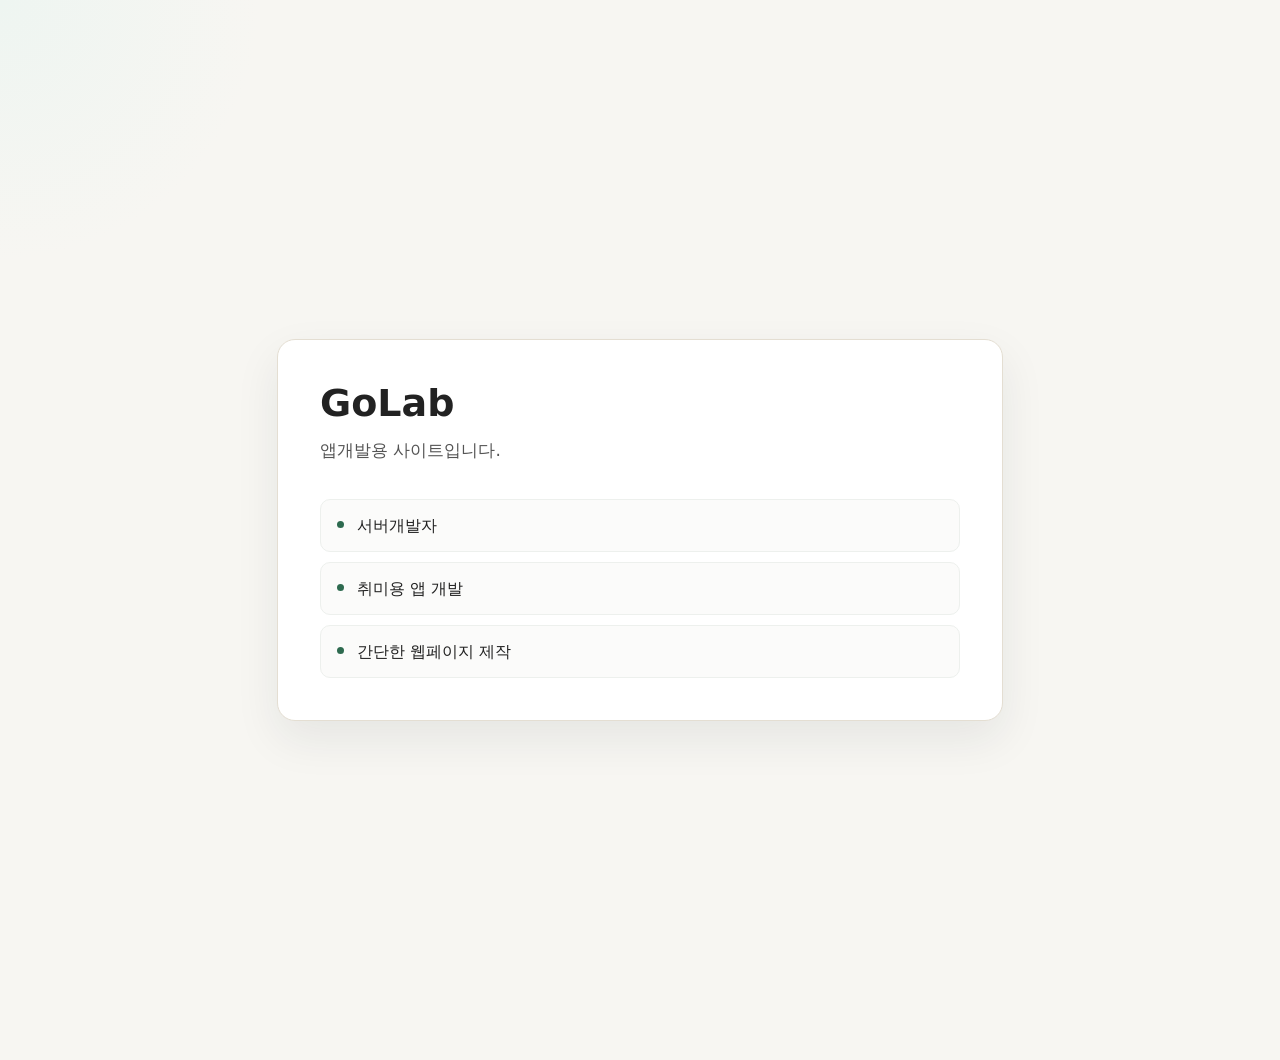
==== commit 812ac6cb: "20260626" ====
--- a/index.html
+++ b/index.html
@@ -1,19 +1,101 @@
-<!DOCTYPE html>
-<html lang="">
-<head>
-    <meta charset="UTF-8">
-    <link rel="icon" href="./favicon.ico">
-    <meta name="viewport" content="width=device-width, initial-scale=1.0">
-    <title>DEVTOOL | 개발자 도구 모음</title>
-    <meta name="description" content="시간 변환, JWT 분석, 정규식 테스트 등 개발에 필요한 도구를 한 곳에서 제공합니다.">
-    <meta name="robots" content="index, follow">
-    <meta name="googlebot" content="index, follow">
-    <script async src="https://pagead2.googlesyndication.com/pagead/js/adsbygoogle.js?client=ca-pub-3980656762326531"
-            crossorigin="anonymous"></script>
-  <script type="module" crossorigin src="./assets/index.20260119123309.js"></script>
-  <link rel="stylesheet" crossorigin href="./assets/index.20260119123309.css">
-</head>
-<body>
-<div id="app"></div>
-</body>
+<!doctype html>
+<html lang="ko">
+  <head>
+    <meta charset="utf-8">
+    <meta name="viewport" content="width=device-width, initial-scale=1">
+    <meta name="description" content="GoLab 앱개발용 사이트">
+    <title>GoLab</title>
+    <style>
+      body {
+        display: grid;
+        place-items: center;
+        min-height: 100vh;
+        max-width: 640px;
+        margin: 0 auto;
+        padding: 80px 24px;
+        background:
+          radial-gradient(circle at top left, #eef5f1 0, transparent 260px),
+          #f7f6f2;
+        font-family: system-ui, -apple-system, "Noto Sans KR", sans-serif;
+        line-height: 1.7;
+        color: #222;
+      }
+
+      main {
+        width: 100%;
+        padding: 42px;
+        border: 1px solid #e4ded2;
+        border-radius: 18px;
+        background: #fff;
+        box-shadow: 0 18px 45px rgba(31, 41, 51, 0.08);
+      }
+
+      h1 {
+        margin: 0 0 10px;
+        font-size: 38px;
+        line-height: 1.15;
+        letter-spacing: 0;
+      }
+
+      p {
+        margin: 0;
+        color: #555;
+        font-size: 17px;
+      }
+
+      ul {
+        display: grid;
+        gap: 10px;
+        margin: 34px 0 0;
+        padding: 0;
+        list-style: none;
+      }
+
+      li {
+        position: relative;
+        padding: 12px 14px 12px 36px;
+        border: 1px solid #edf0ed;
+        border-radius: 10px;
+        background: #fbfbfa;
+      }
+
+      li::before {
+        content: "";
+        position: absolute;
+        top: 21px;
+        left: 16px;
+        width: 7px;
+        height: 7px;
+        border-radius: 50%;
+        background: #2d6a4f;
+      }
+
+      @media (max-width: 520px) {
+        body {
+          padding: 40px 18px;
+        }
+
+        main {
+          padding: 28px;
+          border-radius: 14px;
+        }
+
+        h1 {
+          font-size: 32px;
+        }
+      }
+    </style>
+  </head>
+  <body>
+    <main>
+      <h1>GoLab</h1>
+      <p>앱개발용 사이트입니다.</p>
+
+      <ul>
+        <li>서버개발자</li>
+        <li>취미용 앱 개발</li>
+        <li>간단한 웹페이지 제작</li>
+      </ul>
+    </main>
+  </body>
 </html>
